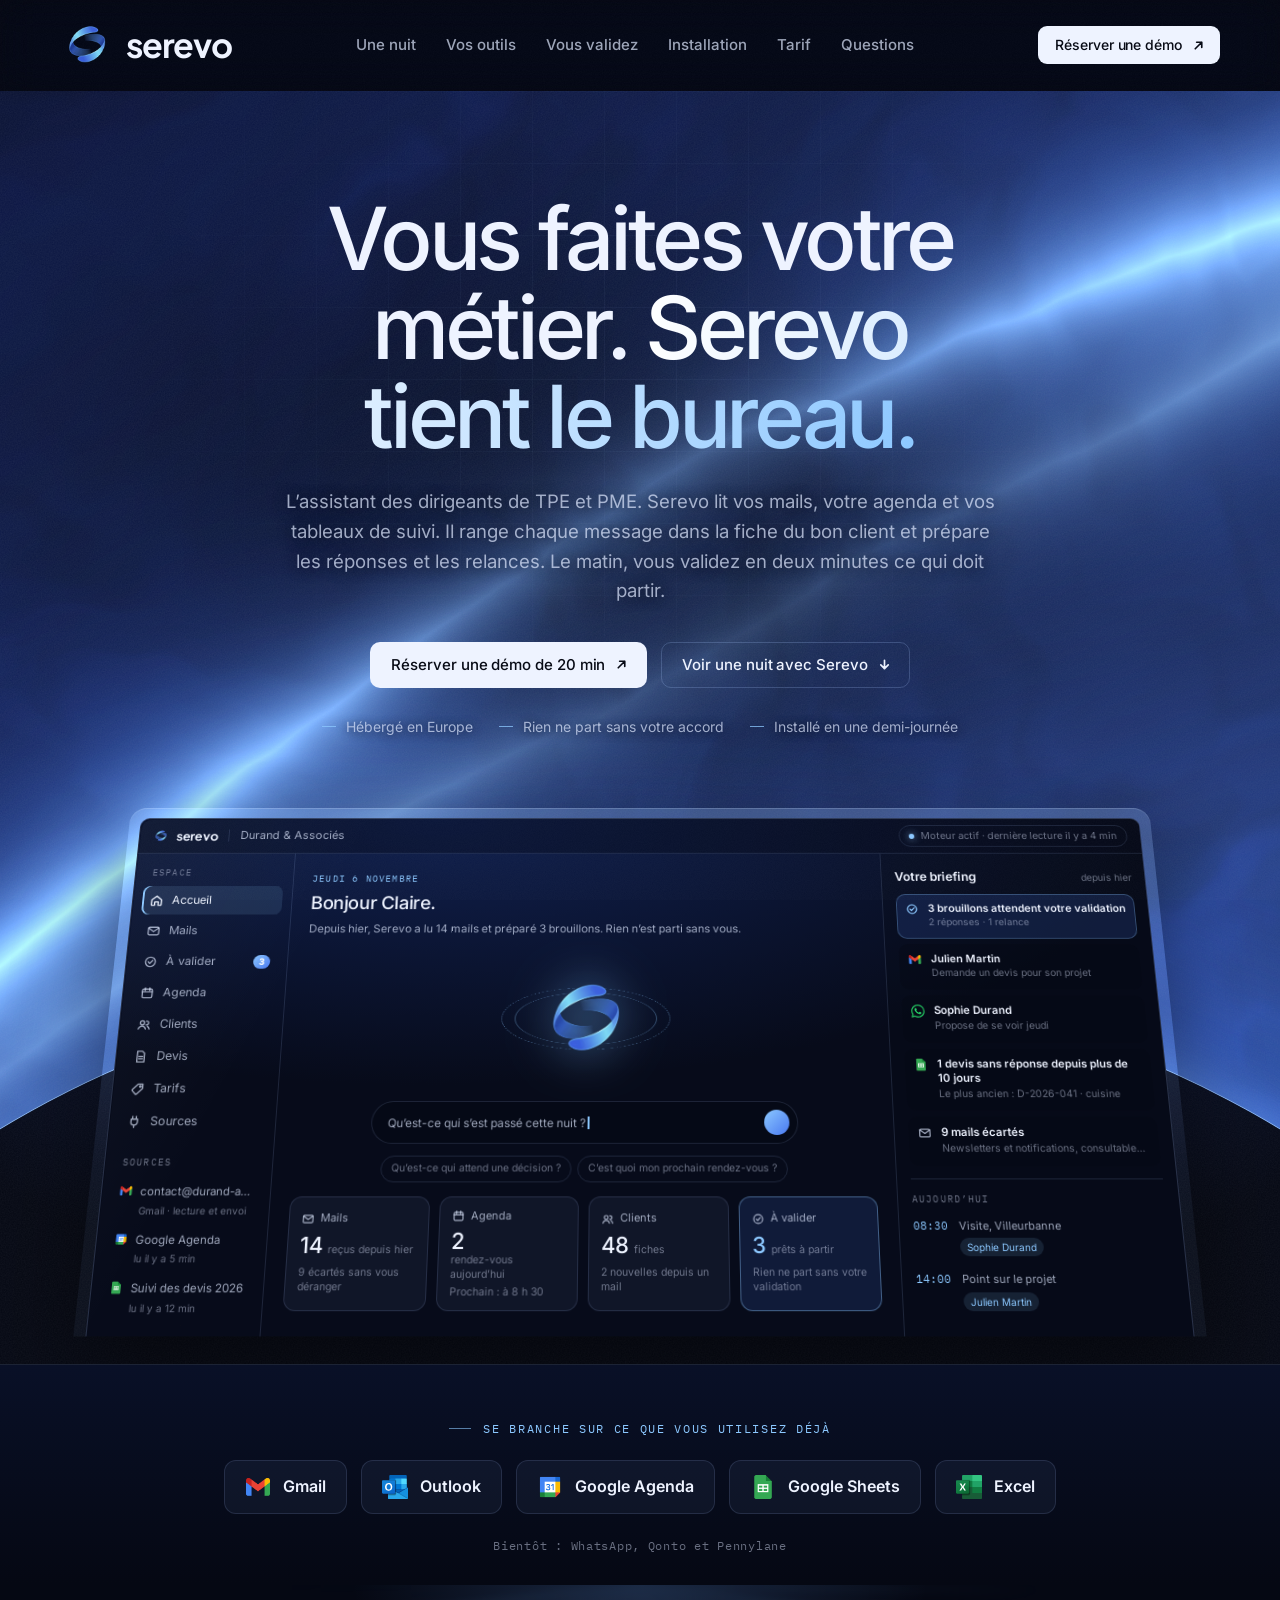
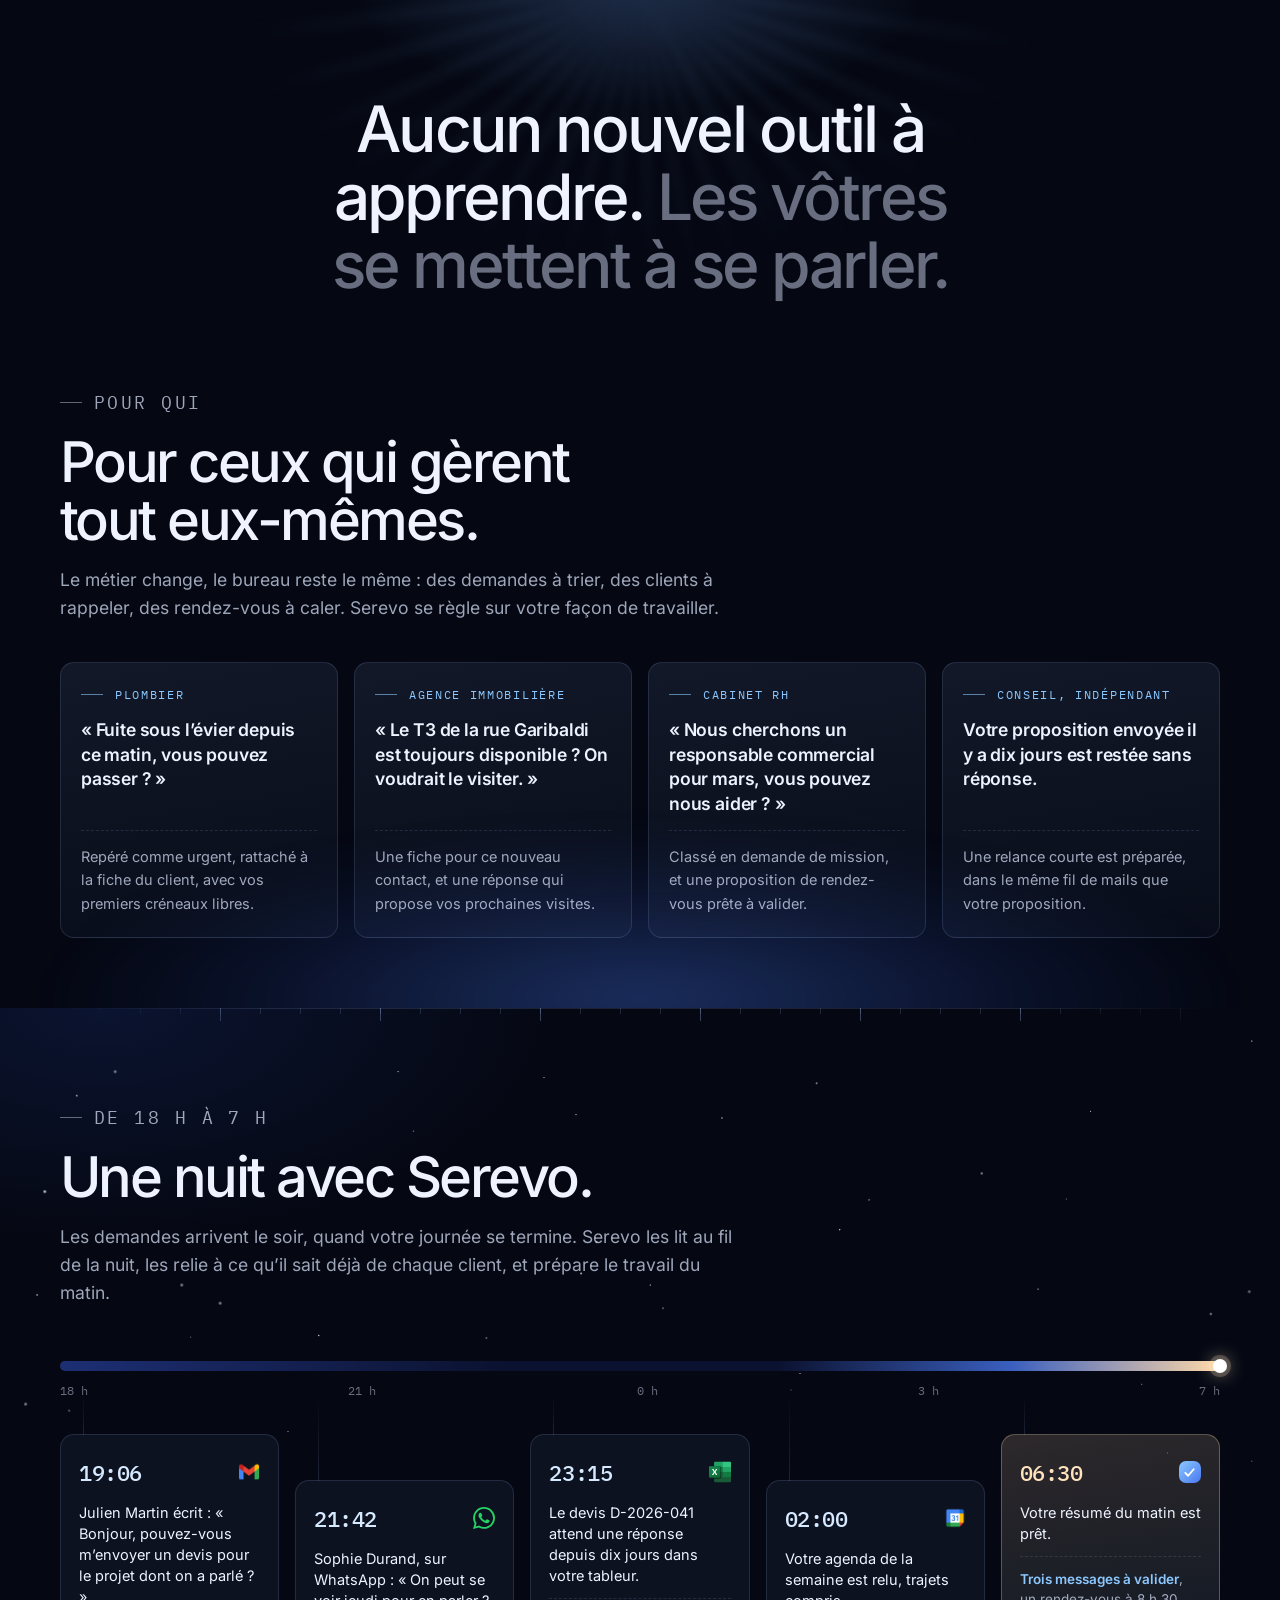
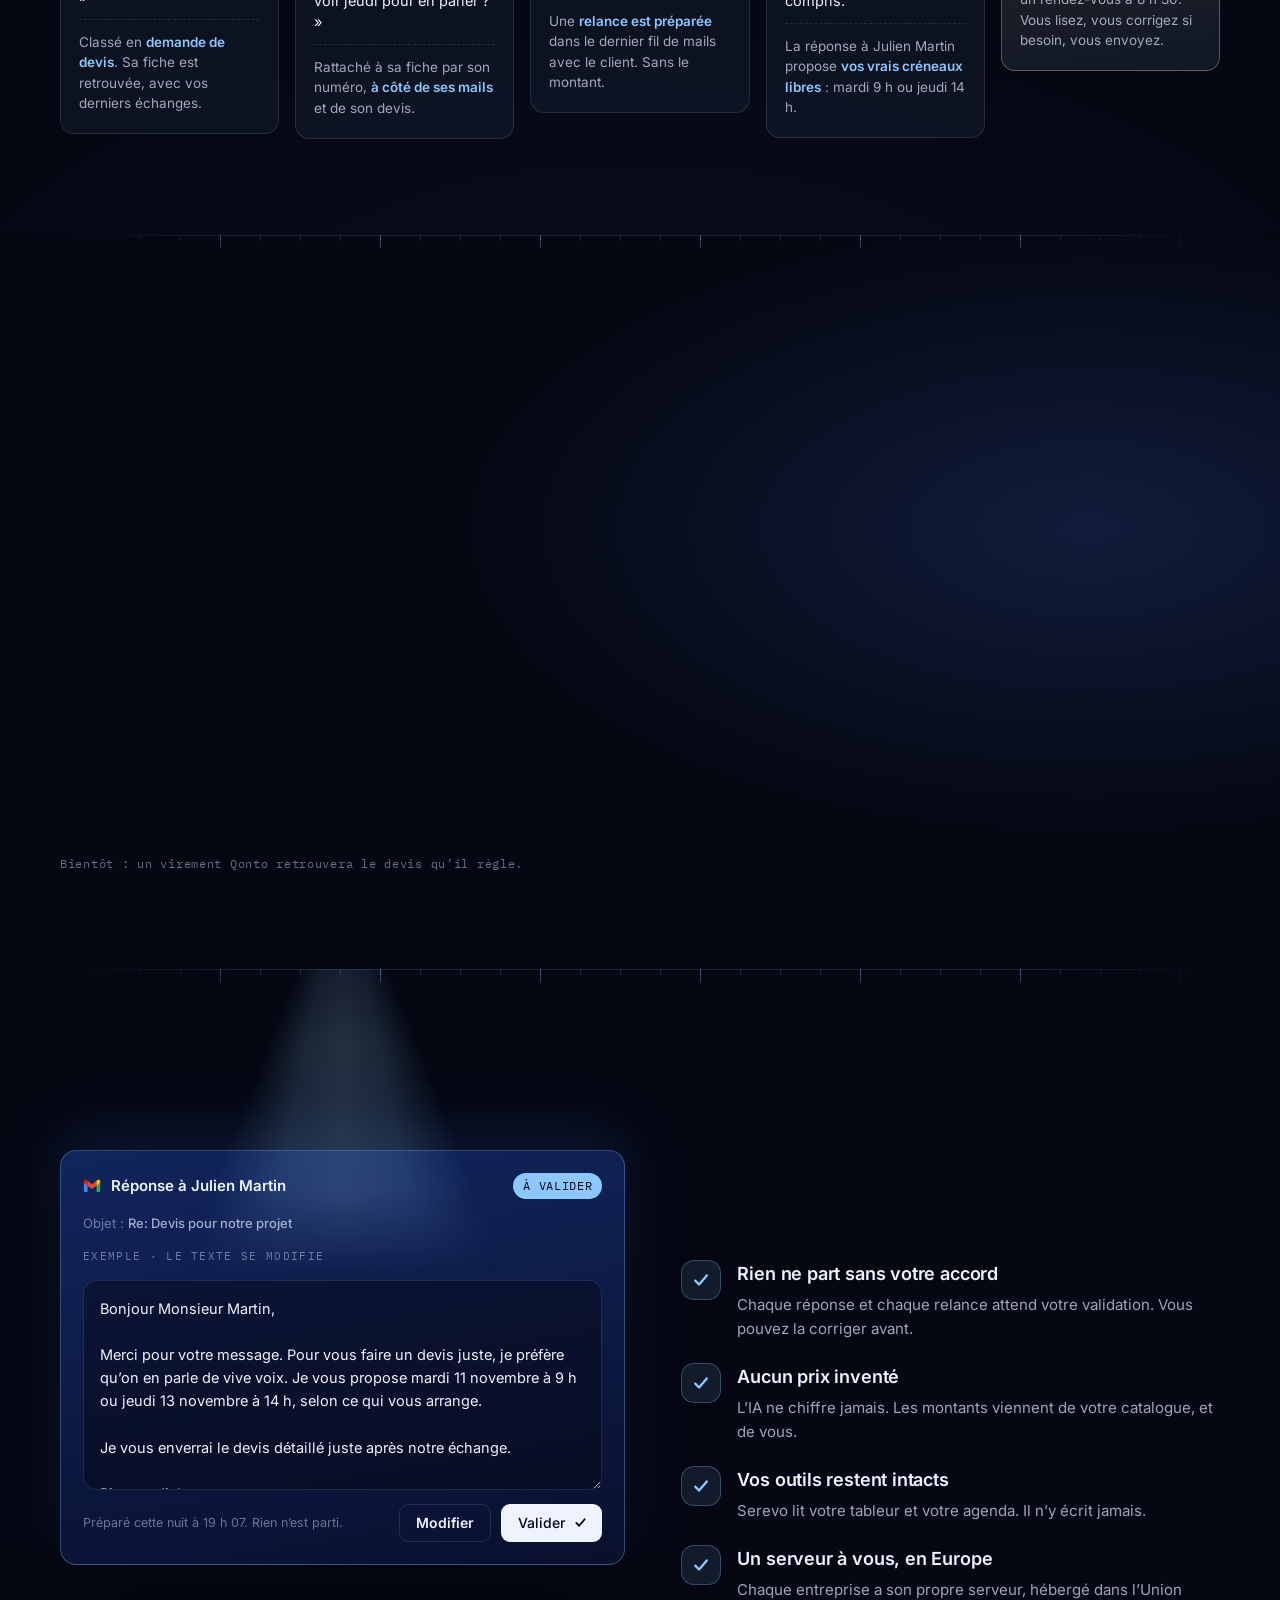
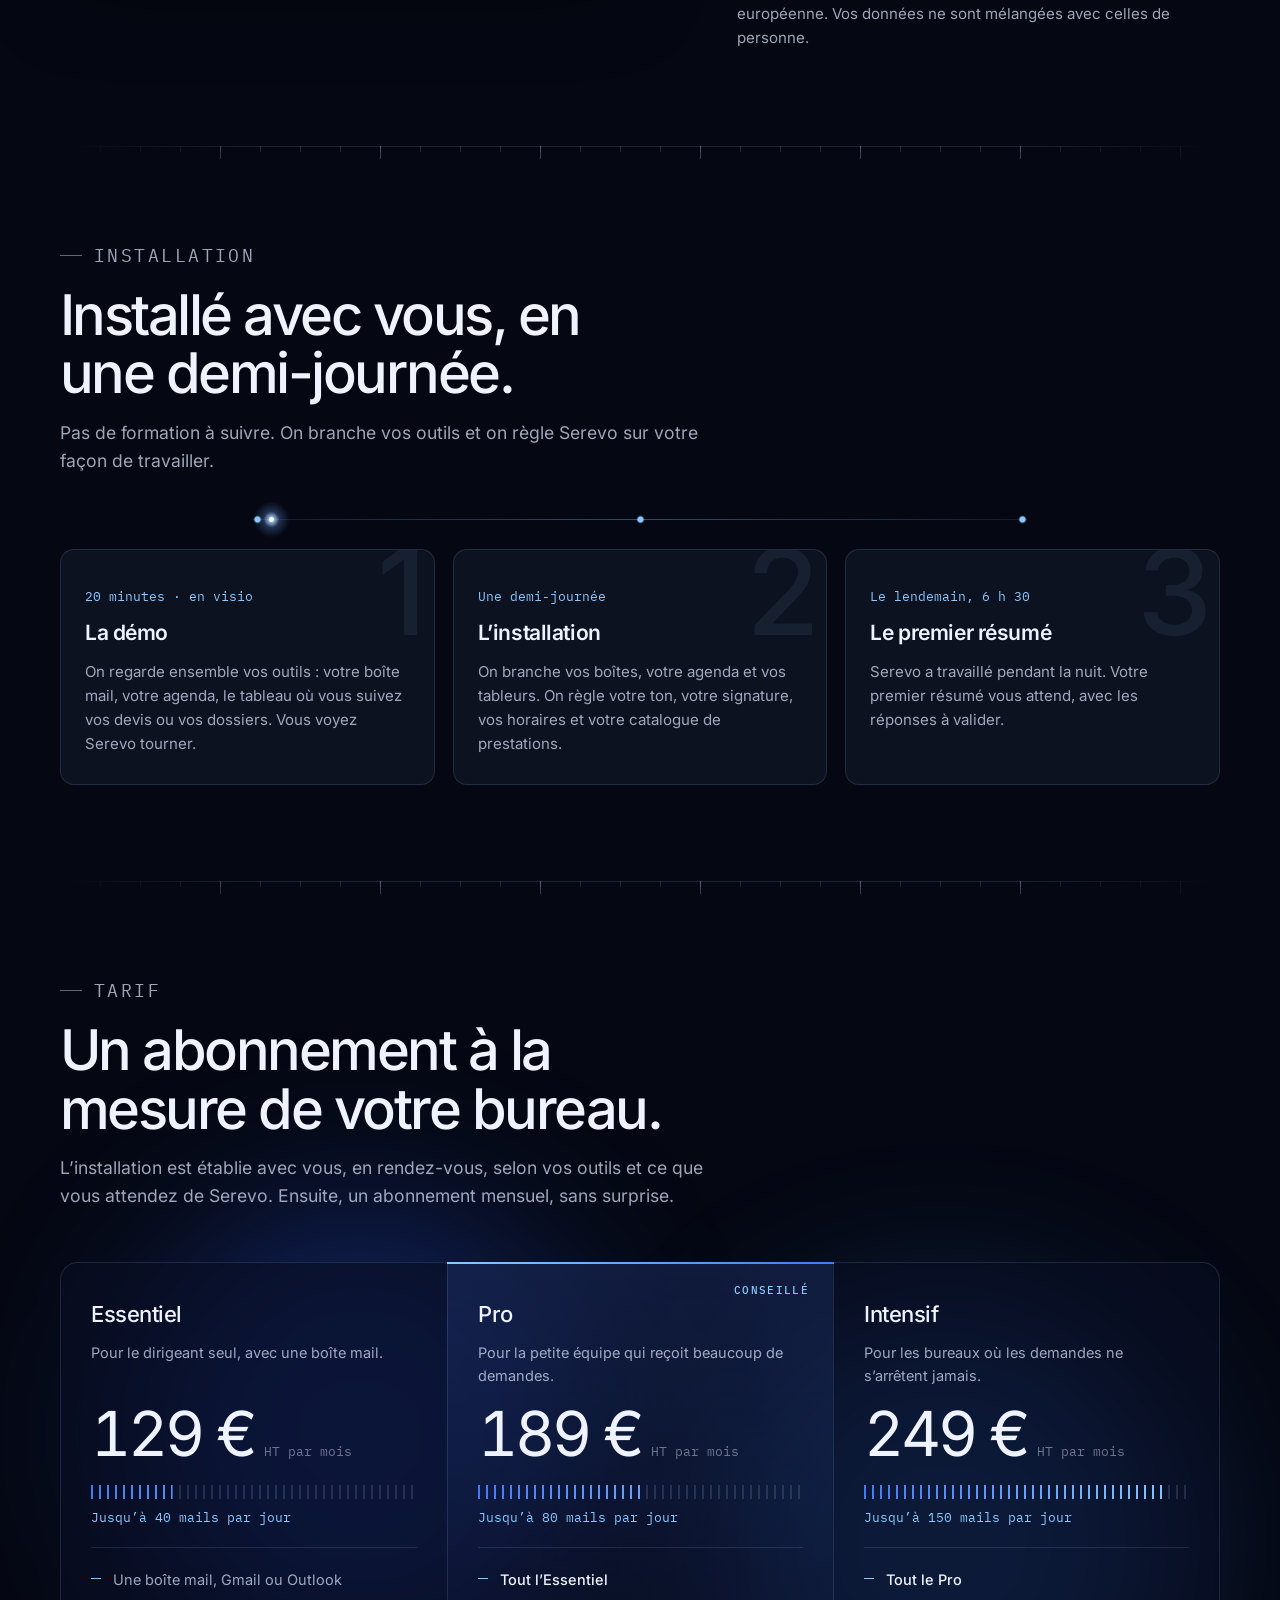
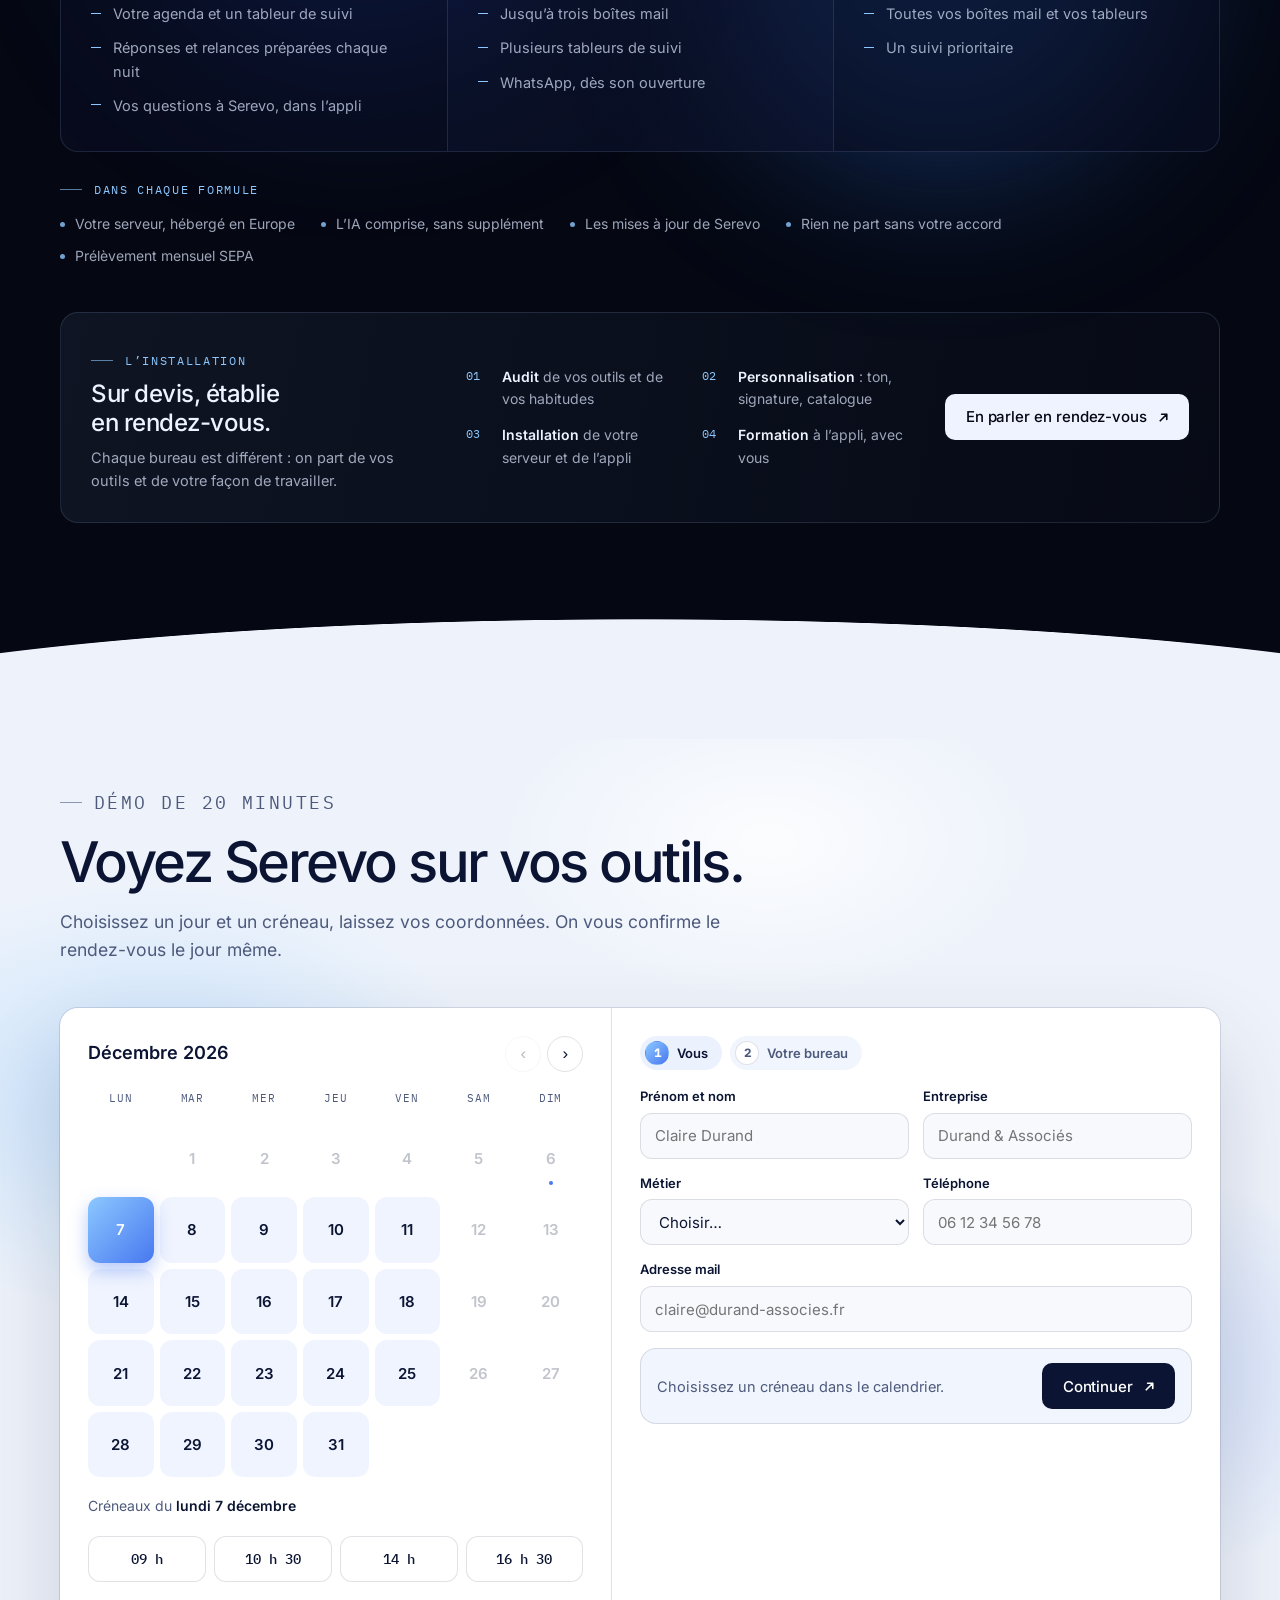
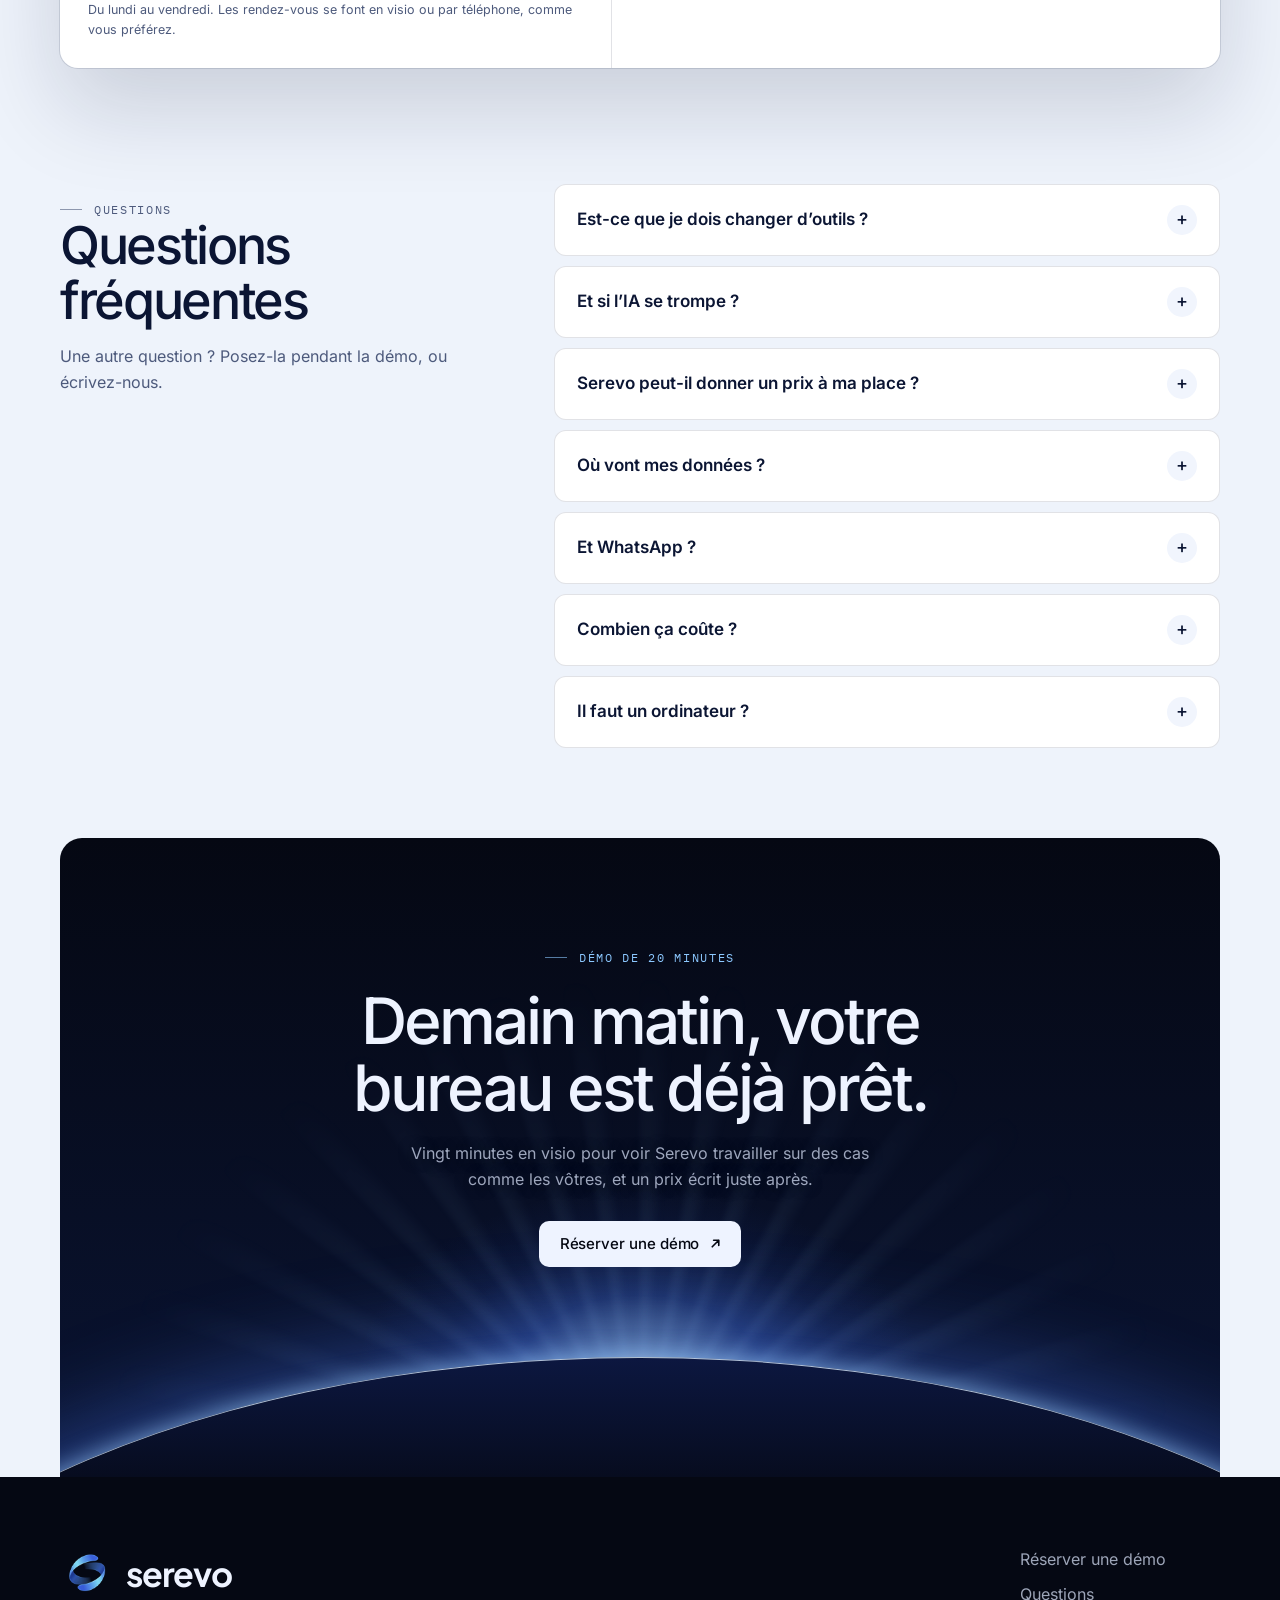
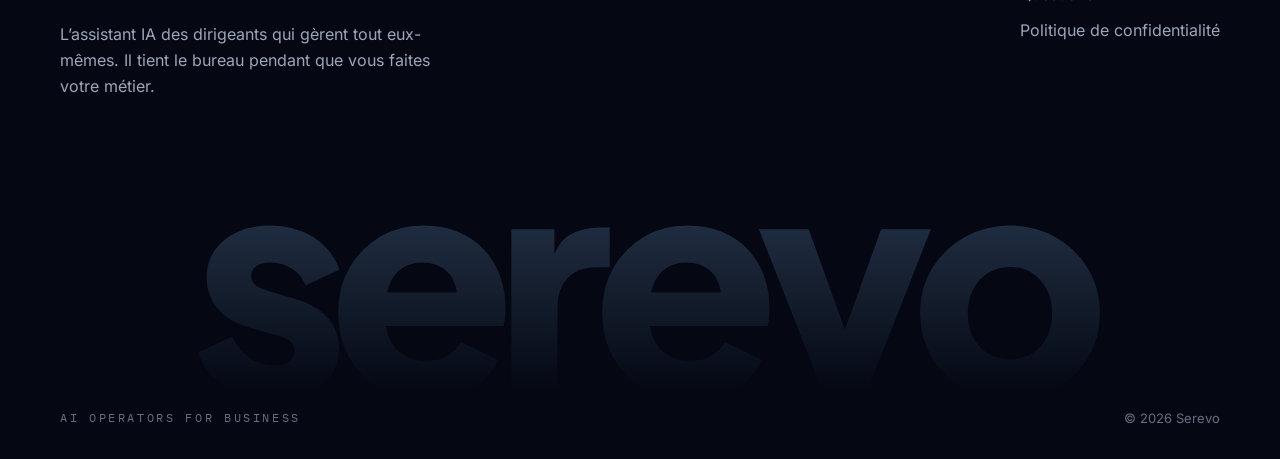
==== index.html @ ff37ef18 "Nouvelle version : ciel vivant, fonds par section, maquette fidèle à l'appli, abonnements Co-Authore" ====
<!doctype html>
<html lang="fr">
<head>
<meta charset="utf-8">
<meta name="viewport" content="width=device-width, initial-scale=1, viewport-fit=cover">
<title>Serevo</title>
<meta name="claude:viewport-fit-sides" content="cover">
<meta name="description" content="Serevo, l’assistant IA des dirigeants de TPE et PME. Il lit vos mails, votre agenda et vos tableaux de suivi, rattache chaque message au bon client et prépare réponses et relances. Vous validez chaque matin ce qui doit partir.">
<link rel="icon" type="image/png" href="images/symbole-96.png">
<link rel="canonical" href="https://serevo.fr/">
<meta name="theme-color" content="#050813">
<meta property="og:type" content="website">
<meta property="og:locale" content="fr_FR">
<meta property="og:url" content="https://serevo.fr/">
<meta property="og:title" content="Serevo · Vous faites votre métier. Serevo tient le bureau.">
<meta property="og:description" content="L’assistant des dirigeants de TPE et PME : il lit vos mails, votre agenda et vos tableaux de suivi, et prépare réponses et relances. Vous validez chaque matin ce qui doit partir.">
<link rel="preload" href="polices/inter-latin-5.woff2" as="font" type="font/woff2" crossorigin>
<link rel="preload" href="polices/plus-jakarta-sans-latin-7.woff2" as="font" type="font/woff2" crossorigin>
<link rel="stylesheet" href="polices/polices.css">
<style>
/* Disposition : une nuit qui se lève. Bandes pleine largeur ; le ciel bleu nuit de l'appli en
   haut, l'aube claire en bas, là où l'on prend rendez-vous. Un seul monde visuel, assumé. */
:root {
  --nuit: #050813;
  --nuit-haute: #0a1230;
  --verre: rgba(150, 190, 255, 0.06);
  --verre-fort: rgba(150, 190, 255, 0.11);
  --trait: rgba(170, 200, 255, 0.14);
  --texte: #eef3ff;
  --texte-2: rgba(222, 232, 255, 0.7);
  --texte-3: rgba(222, 232, 255, 0.46);
  --ciel: #8cc8ff;
  --roi: #4878f0;
  --glace: #d6e9ff;
  --aube: #eef3fb;
  --aube-carte: #ffffff;
  --encre: #0b1533;
  --encre-2: #4d5a7c;
  --encre-trait: rgba(11, 21, 51, 0.12);
  --alerte: #f2a3b3;
  --degrade: linear-gradient(135deg, #8cc8ff 0%, #4878f0 100%);

  --titre: Inter, 'Segoe UI', system-ui, sans-serif;
  /* Le mot « serevo » du logo garde la police de la marque. */
  --marque: 'Plus Jakarta Sans', 'Segoe UI', system-ui, sans-serif;
  --corps: Inter, 'Segoe UI', system-ui, sans-serif;
  --chiffres: 'IBM Plex Mono', ui-monospace, 'Cascadia Mono', Consolas, monospace;

  color-scheme: dark;
}

* { box-sizing: border-box; }
[hidden] { display: none !important; }
html { scroll-behavior: smooth; }
body {
  margin: 0;
  background: var(--nuit);
  color: var(--texte);
  font-family: var(--corps);
  font-size: 16px;
  line-height: 1.6;
  -webkit-font-smoothing: antialiased;
  overflow-x: hidden;
}
body::before {
  content: "";
  position: fixed;
  inset: 0 0 auto;
  height: env(safe-area-inset-top, 0px);
  z-index: 10;
  background: var(--nuit);
}
/* Grain très fin posé sur toute la page : il casse les dégradés en bandes et donne de la matière. */
body::after {
  content: "";
  position: fixed;
  inset: 0;
  z-index: 60;
  pointer-events: none;
  opacity: 0.045;
  background-image: url("data:image/svg+xml;utf8,<svg xmlns='http://www.w3.org/2000/svg' width='180' height='180'><filter id='g'><feTurbulence type='fractalNoise' baseFrequency='0.9' numOctaves='3' stitchTiles='stitch'/><feColorMatrix values='0 0 0 0 1  0 0 0 0 1  0 0 0 0 1  0 0 0 0.6 0'/></filter><rect width='100%' height='100%' filter='url(%23g)'/></svg>");
}
img { max-width: 100%; }
a { color: inherit; }
h1, h2, h3 { font-family: var(--titre); text-wrap: balance; margin: 0; }
p { margin: 0; }
:focus-visible { outline: 2px solid var(--ciel); outline-offset: 3px; border-radius: 6px; }

.cadre {
  width: 100%;
  max-width: 1240px;
  margin-inline: auto;
  padding-left: max(16px, env(safe-area-inset-left, 0px));
  padding-right: max(16px, env(safe-area-inset-right, 0px));
}
@media (min-width: 900px) {
  .cadre {
    padding-left: max(40px, env(safe-area-inset-left, 0px));
    padding-right: max(40px, env(safe-area-inset-right, 0px));
  }
}

.surtitre {
  display: inline-flex;
  align-items: center;
  gap: 12px;
  font-family: var(--chiffres);
  font-size: 12px;
  letter-spacing: 0.14em;
  text-transform: uppercase;
  color: var(--ciel);
}
.surtitre::before { content: ""; width: 22px; height: 1px; background: currentColor; opacity: 0.6; }

/* ------------------------------------------------------------------ boutons */
.bouton {
  display: inline-flex;
  align-items: center;
  gap: 10px;
  height: 46px;
  padding: 0 18px 0 20px;
  border-radius: 10px;
  border: 1px solid transparent;
  font-family: var(--corps);
  font-weight: 500;
  font-size: 15px;
  letter-spacing: -0.005em;
  text-decoration: none;
  cursor: pointer;
  transition: background 0.2s ease, border-color 0.2s ease;
}
.bouton .fleche { display: inline-grid; place-items: center; transition: translate 0.25s ease; }
.bouton .fleche svg { width: 13px; height: 13px; }
.bouton:hover .fleche { translate: 2px -2px; }
.bouton.plein { background: #eef3ff; color: var(--nuit); }
.bouton.plein:hover { background: #fff; }
.bouton.voile { background: transparent; color: var(--texte); border-color: rgba(170, 200, 255, 0.22); }
.bouton.voile:hover { background: var(--verre); border-color: rgba(170, 200, 255, 0.4); }
.bouton.voile:hover .fleche { translate: 0 2px; }
.bouton.petit { height: 38px; font-size: 14px; padding: 0 14px 0 16px; border-radius: 9px; }
.aube .bouton.plein { background: var(--encre); color: #fff; }
.aube .bouton.plein:hover { background: #1a2a63; }

/* ------------------------------------------------------------------ barre */
.barre {
  position: sticky;
  top: env(safe-area-inset-top, 0px);
  z-index: 20;
  background: rgba(5, 8, 19, 0.3);
  backdrop-filter: blur(18px) saturate(140%);
  border-bottom: 1px solid transparent;
  transition: background 0.35s ease, border-color 0.35s ease;
}
.barre.defile { background: rgba(5, 8, 19, 0.82); border-bottom-color: var(--trait); }
.barre .cadre {
  display: flex;
  align-items: center;
  justify-content: space-between;
  gap: 24px;
  height: 90px;
  transition: height 0.35s ease;
}
.barre.defile .cadre { height: 70px; }
.barre .marque img, .barre .marque span { transition: width 0.35s ease, height 0.35s ease, font-size 0.35s ease; }
.barre.defile .marque img { width: 42px; height: 42px; }
.barre.defile .marque span { font-size: 28px; }
.marque {
  display: inline-flex;
  align-items: center;
  gap: 12px;
  text-decoration: none;
}
.marque img { width: 54px; height: 54px; object-fit: contain; }
.marque span {
  font-family: var(--marque);
  font-weight: 700;
  font-size: 34px;
  letter-spacing: -0.035em;
}
@media (max-width: 560px) {
  .marque img { width: 42px; height: 42px; }
  .marque span { font-size: 27px; }
}
.liens { display: flex; gap: 30px; }
.liens a {
  position: relative;
  text-decoration: none;
  font-size: 15px;
  font-weight: 500;
  color: var(--texte-2);
  transition: color 0.2s;
}
.liens a::after {
  content: "";
  position: absolute;
  left: 50%;
  bottom: -9px;
  width: 4px;
  height: 4px;
  margin-left: -2px;
  border-radius: 50%;
  background: var(--ciel);
  opacity: 0;
  transform: scale(0.3);
  transition: opacity 0.25s ease, transform 0.25s ease;
}
.liens a:hover, .liens a.actif { color: var(--texte); }
.liens a.actif::after { opacity: 1; transform: none; }
@media (max-width: 960px) { .liens { display: none; } }
@media (max-width: 420px) { .barre .bouton .libelle-long { display: none; } }

/* ------------------------------------------------------------------ ouverture */
.ouverture {
  position: relative;
  overflow: hidden;
  padding-top: 104px;
  isolation: isolate;
}
/* Le ciel : une seule source de lumière, l'horizon derrière l'écran de l'appli, comme le bord
   d'une planète au petit matin. Il s'allume doucement au chargement. */
/* Sans WebGL, un ciel immobile dans les mêmes tons. */
.ouverture {
  background:
    radial-gradient(ellipse 60% 45% at 85% 70%, rgba(124, 196, 255, 0.28), transparent 70%),
    radial-gradient(ellipse 70% 55% at 10% 40%, rgba(42, 82, 201, 0.35), transparent 70%),
    var(--nuit);
}
/* Le ciel : la carte graphique dessine une seule fois trois calques (la matière et deux rubans
   de lumière) ; ils dérivent ensuite lentement en CSS, sans rien recalculer. */
.ciel {
  position: absolute;
  inset: 0;
  z-index: -3;
  overflow: hidden;
  pointer-events: none;
  opacity: 0;
  transition: opacity 1.8s ease;
  mask-image: linear-gradient(to bottom, #000 0%, #000 82%, transparent 100%);
}
.ciel.pret { opacity: 1; }
.ciel-suit {
  position: absolute;
  inset: 0;
  transform: translate3d(calc(var(--px, 0) * -18px), calc(var(--py, 0) * 12px), 0);
  transition: transform 2.2s cubic-bezier(0.2, 0.7, 0.2, 1);
}
.ciel canvas {
  position: absolute;
  left: -8%;
  top: -8%;
  width: 116%;
  height: 116%;
  display: block;
}
.ciel .ruban { mix-blend-mode: screen; }
.ciel.pret .matiere { animation: matiere 44s ease-in-out infinite alternate; }
.ciel.pret .ruban { animation: ruban 16s ease-in-out infinite alternate, luire 7s ease-in-out infinite alternate; }
.ciel.pret .ruban.second { animation-duration: 23s, 11s; animation-direction: alternate-reverse, alternate; }
@keyframes matiere {
  from { transform: scale(1) rotate(0deg) translate3d(0, 0, 0); }
  to { transform: scale(1.07) rotate(1.6deg) translate3d(-2%, 1.4%, 0); }
}
@keyframes ruban {
  from { transform: translate3d(0, 0, 0) rotate(0deg) scale(1, 1); }
  to { transform: translate3d(-3.5%, 2.5%, 0) rotate(-2.5deg) scale(1.04, 1.12); }
}
@keyframes luire {
  from { opacity: 0.72; }
  to { opacity: 1; }
}
/* Un grain plus marqué sur le ciel, comme une photo argentique. */
.ouverture::after {
  content: "";
  position: absolute;
  inset: 0;
  z-index: -1;
  pointer-events: none;
  opacity: 0.05;
  background-image: url("data:image/svg+xml;utf8,<svg xmlns='http://www.w3.org/2000/svg' width='220' height='220'><filter id='g'><feTurbulence type='fractalNoise' baseFrequency='0.75' numOctaves='3' stitchTiles='stitch'/><feColorMatrix values='0 0 0 0 1  0 0 0 0 1  0 0 0 0 1  0 0 0 1 0'/></filter><rect width='100%' height='100%' filter='url(%23g)'/></svg>");
}
.horizon {
  position: absolute;
  left: 50%;
  bottom: -900px;
  width: max(1700px, 150vw);
  height: 1300px;
  z-index: -1;
  border-radius: 50%;
  translate: -50% 0;
  pointer-events: none;
  background: radial-gradient(ellipse 60% 40% at 50% 0%, #0f1c4a 0%, var(--nuit) 70%);
  box-shadow:
    0 -1px 0 0 rgba(170, 215, 255, 0.75),
    0 -18px 50px -14px rgba(110, 165, 255, 0.6),
    0 -90px 180px -40px rgba(72, 120, 240, 0.38);
  animation: aube 2.4s cubic-bezier(0.2, 0.7, 0.2, 1) both;
}
@keyframes aube {
  from { opacity: 0; translate: -50% 80px; }
  to { opacity: 1; translate: -50% 0; }
}
/* Un fin quadrillage, à peine visible, qui s'efface vers l'horizon. */
.ouverture::before {
  content: "";
  position: absolute;
  inset: 0;
  z-index: -2;
  pointer-events: none;
  background-image:
    linear-gradient(rgba(170, 200, 255, 0.05) 1px, transparent 1px),
    linear-gradient(90deg, rgba(170, 200, 255, 0.05) 1px, transparent 1px);
  background-size: 72px 72px;
  background-position: center top;
  mask-image: radial-gradient(ellipse 60% 50% at 50% 20%, #000 0%, transparent 75%);
}

.ouverture .cadre { position: relative; display: flex; flex-direction: column; align-items: center; text-align: center; }
/* Sous les boutons, trois engagements concrets, sans badge. */
.garanties {
  margin: 28px 0 0;
  padding: 0;
  list-style: none;
  display: flex;
  flex-wrap: wrap;
  justify-content: center;
  gap: 10px 26px;
  font-size: 14px;
  color: var(--texte-2);
  text-shadow: 0 1px 10px rgba(6, 9, 20, 0.7);
}
.garanties li { display: inline-flex; align-items: center; gap: 10px; }
.garanties li::before { content: ""; width: 14px; height: 1px; background: var(--ciel); opacity: 0.75; }
.ouverture h1 {
  margin-top: 0;
  font-size: clamp(42px, 6.8vw, 92px);
  line-height: 1.02;
  font-weight: 500;
  letter-spacing: -0.05em;
  max-width: 15ch;
  color: var(--texte);
}
.ouverture h1 em {
  font-style: normal;
  background: linear-gradient(95deg, #ffffff 0%, #d9ecff 35%, #8cc8ff 100%);
  -webkit-background-clip: text;
  background-clip: text;
  color: transparent;
}
.ouverture .chapeau {
  text-shadow: 0 1px 14px rgba(6, 9, 20, 0.75);
  margin-top: 26px;
  max-width: 60ch;
  font-size: clamp(16px, 1.6vw, 18.5px);
  color: var(--texte-2);
}
.appels { margin-top: 36px; display: flex; flex-wrap: wrap; justify-content: center; gap: 14px; }



/* ------------------------------------------------------------------ l'appli, en vitrine */
.ecran {
  --bascule: 1;
  position: relative;
  margin-top: 70px;
  width: min(1120px, 100%);
  padding: 12px 12px 0;
  border-radius: 18px 18px 0 0;
  background: linear-gradient(180deg, rgba(170, 210, 255, 0.22), rgba(160, 200, 255, 0.04) 70%);
  box-shadow: inset 0 1px 0 rgba(214, 233, 255, 0.22), 0 40px 100px rgba(0, 0, 0, 0.45);
  transform-origin: 50% 0%;
  transform: perspective(1700px) rotateX(calc(var(--bascule) * 22deg + var(--rx, 0deg))) rotateY(var(--ry, 0deg)) scale(calc(1 - var(--bascule) * 0.1));
  will-change: transform;
  animation: lever 1.1s cubic-bezier(0.2, 0.7, 0.2, 1) both;
}
@keyframes lever {
  from { translate: 0 40px; }
  to { translate: 0 0; }
}
/* Reflet qui glisse sur la vitre pendant que l'écran se redresse. */
.ecran::after {
  content: "";
  position: absolute;
  inset: 14px 14px 0;
  border-radius: 10px 10px 0 0;
  pointer-events: none;
  background: linear-gradient(115deg, transparent 30%, rgba(214, 233, 255, 0.07) 45%, transparent 60%);
  background-size: 260% 100%;
  background-position: calc(var(--bascule) * 100%) 0;
}

/* Ce qui se passe dans l'appli à l'ouverture de la page : les lignes du résumé arrivent une à
   une, les compteurs montent, la question s'écrit. Sans script, tout est déjà affiché. */
.appli.joue .briefing li { animation: entrer-ligne 0.55s cubic-bezier(0.2, 0.7, 0.2, 1) both; }
.appli.joue .briefing li:nth-child(1) { animation-delay: 0.55s; }
.appli.joue .briefing li:nth-child(2) { animation-delay: 0.7s; }
.appli.joue .briefing li:nth-child(3) { animation-delay: 0.85s; }
.appli.joue .briefing li:nth-child(4) { animation-delay: 1s; }
.appli.joue .briefing li:nth-child(5) { animation-delay: 1.15s; }
@keyframes entrer-ligne {
  from { opacity: 0; translate: 18px 0; }
  to { opacity: 1; translate: 0 0; }
}
.appli.joue .appli-tuiles div { animation: entrer-tuile 0.6s cubic-bezier(0.2, 0.7, 0.2, 1) both; }
.appli.joue .appli-tuiles div:nth-child(2) { animation-delay: 0.08s; }
.appli.joue .appli-tuiles div:nth-child(3) { animation-delay: 0.16s; }
.appli.joue .appli-tuiles div:nth-child(4) { animation-delay: 0.24s; }
@keyframes entrer-tuile {
  from { opacity: 0; translate: 0 14px; }
  to { opacity: 1; translate: 0 0; }
}
.question .curseur {
  display: inline-block;
  width: 2px;
  height: 1.05em;
  margin-left: 2px;
  vertical-align: -2px;
  background: var(--ciel);
  animation: clignoter 1s steps(1) infinite;
}
@keyframes clignoter { 50% { opacity: 0; } }
.rond.reflechit img { animation: reflechir 1.1s ease-in-out infinite; }
.rond.reflechit::after { animation-duration: 4s; border-color: rgba(140, 200, 255, 0.45); }
@keyframes reflechir {
  50% { transform: scale(1.09) rotate(8deg); filter: drop-shadow(0 0 44px rgba(140, 210, 255, 1)); }
}
.briefing li.attend.signale { box-shadow: 0 0 0 1px rgba(140, 200, 255, 0.5), 0 0 26px rgba(72, 120, 240, 0.45); transition: box-shadow 0.5s; }
/* La maquette reprend l'accueil de l'appli : barre de titre, navigation, le rond au centre,
   les tuiles, et le briefing à droite. */
.appli {
  position: relative;
  border-radius: 10px 10px 0 0;
  overflow: hidden;
  background: radial-gradient(120% 90% at 30% 0%, #10204f 0%, #070b1a 60%);
  border: 1px solid rgba(170, 200, 255, 0.2);
  border-bottom: 0;
  text-align: left;
  font-size: 12.5px;
  color: var(--texte-2);
}
/* Un reflet qui suit la souris sur la vitre. */
.appli::after {
  content: "";
  position: absolute;
  inset: 0;
  pointer-events: none;
  background: radial-gradient(460px circle at var(--gx, 50%) var(--gy, 0%), rgba(214, 233, 255, 0.09), transparent 60%);
  opacity: var(--reflet, 0);
  transition: opacity 0.5s ease;
}
.ico { width: 15px; height: 15px; flex-shrink: 0; fill: none; stroke: currentColor; stroke-width: 1.5; stroke-linecap: round; stroke-linejoin: round; }
.appli-barre {
  display: flex;
  justify-content: space-between;
  align-items: center;
  gap: 12px;
  height: 40px;
  padding: 0 14px;
  border-bottom: 1px solid var(--trait);
  background: rgba(5, 8, 19, 0.35);
}
.appli-marque { display: flex; align-items: center; gap: 8px; min-width: 0; white-space: nowrap; }
.appli-marque img { width: 18px; height: 18px; object-fit: contain; }
.appli-marque b { font-family: var(--marque); font-weight: 700; font-size: 14px; letter-spacing: -0.02em; color: var(--texte); }
.appli-marque i { width: 1px; height: 14px; margin: 0 4px; background: var(--trait); }
.appli-etat { display: inline-flex; align-items: center; gap: 7px; padding: 3px 10px; border-radius: 999px; border: 1px solid var(--trait); font-size: 11px; color: var(--texte-3); white-space: nowrap; }
.appli-etat i { width: 6px; height: 6px; border-radius: 50%; background: var(--ciel); box-shadow: 0 0 8px rgba(140, 200, 255, 0.8); }
.appli-cadre { display: grid; grid-template-columns: 172px minmax(0, 1fr) 286px; }
.appli-rail { display: flex; flex-direction: column; gap: 2px; padding: 14px 10px; border-right: 1px solid var(--trait); min-width: 0; }
.appli-rail small, .briefing .aujourdhui {
  font-family: var(--chiffres);
  font-size: 9.5px;
  letter-spacing: 0.12em;
  text-transform: uppercase;
  color: var(--texte-3);
}
.appli-rail small { padding: 0 8px 6px; }
.appli-rail .sources-titre { margin-top: 16px; }
.appli-rail .lien { display: flex; align-items: center; gap: 9px; padding: 6px 8px; border-radius: 8px; color: var(--texte-2); transition: background 0.25s ease, color 0.25s ease; }
.appli-rail .lien:hover { background: rgba(150, 190, 255, 0.07); color: var(--texte); }
.appli-rail .lien.actif { background: rgba(140, 200, 255, 0.12); color: var(--texte); box-shadow: inset 2px 0 0 var(--ciel); }
.appli-rail .lien em { margin-left: auto; padding: 1px 6px; border-radius: 999px; font: 600 10px var(--chiffres); font-style: normal; color: #fff; background: var(--degrade); }
.appli-rail .source { display: grid; grid-template-columns: 13px minmax(0, 1fr); gap: 1px 8px; padding: 5px 8px; min-width: 0; }
.appli-rail .source img { width: 13px; height: 13px; margin-top: 2px; grid-row: span 2; }
.appli-rail .source span { min-width: 0; overflow: hidden; text-overflow: ellipsis; white-space: nowrap; font-size: 11.5px; color: var(--texte-2); }
.appli-rail .source .detail { font-size: 10px; color: var(--texte-3); }
.appli-corps { display: grid; gap: 14px; align-content: start; padding: 18px 20px; min-width: 0; }
.appli-salut small { font-family: var(--chiffres); font-size: 10px; letter-spacing: 0.12em; text-transform: uppercase; color: var(--ciel); }
.appli-salut b { display: block; margin-top: 2px; font-size: 20px; font-weight: 500; letter-spacing: -0.02em; color: var(--texte); }
.appli-salut p { margin-top: 3px; font-size: 12px; }
.rond-zone { display: flex; flex-direction: column; align-items: center; gap: 12px; }
.rond {
  position: relative;
  width: 150px;
  height: 150px;
  display: grid;
  place-items: center;
  translate: calc(var(--mx, 0) * 14px) calc(var(--my, 0) * 10px);
}
.rond img { width: 104px; position: relative; z-index: 1; filter: drop-shadow(0 0 24px rgba(120, 190, 255, 0.75)); animation: respirer 5s ease-in-out infinite; }
.rond::before, .rond::after {
  content: "";
  position: absolute;
  inset: 0;
  border-radius: 50%;
  border: 1px solid rgba(140, 200, 255, 0.35);
  transform: rotateX(68deg);
}
.rond::after { inset: -14px; border-style: dashed; border-color: rgba(140, 200, 255, 0.18); animation: tourner 30s linear infinite; }
@keyframes respirer { 50% { transform: scale(1.05); filter: drop-shadow(0 0 34px rgba(120, 190, 255, 0.95)); } }
@keyframes tourner { to { transform: rotateX(68deg) rotate(360deg); } }
.question {
  width: min(100%, 440px);
  display: flex;
  align-items: center;
  justify-content: space-between;
  gap: 10px;
  padding: 8px 8px 8px 16px;
  border-radius: 999px;
  border: 1px solid var(--trait);
  background: rgba(5, 8, 19, 0.5);
  color: var(--texte-2);
  font-size: 12px;
}
.question > span:last-child { width: 26px; height: 26px; border-radius: 999px; background: var(--degrade); flex-shrink: 0; }
.appli-puces { display: flex; flex-wrap: wrap; justify-content: center; gap: 6px; }
.appli-puces span { padding: 4px 10px; border-radius: 999px; border: 1px solid var(--trait); font-size: 10.5px; color: var(--texte-3); }
.appli-tuiles { display: grid; grid-template-columns: repeat(4, minmax(0, 1fr)); gap: 10px; }
.appli-tuiles div {
  display: grid;
  gap: 3px;
  padding: 10px 12px;
  border-radius: 12px;
  background: var(--verre);
  border: 1px solid var(--trait);
  min-width: 0;
  transition: transform 0.25s ease, border-color 0.25s ease, background 0.25s ease;
}
.appli-tuiles div:hover { transform: translateY(-2px); border-color: rgba(140, 200, 255, 0.35); background: var(--verre-fort); }
.appli-tuiles small { display: flex; align-items: center; gap: 6px; font-size: 11px; color: var(--texte-2); }
.appli-tuiles small .ico { width: 13px; height: 13px; }
.appli-tuiles p { display: flex; flex-wrap: wrap; align-items: baseline; gap: 0 6px; min-width: 0; }
.appli-tuiles b { font-size: 22px; font-weight: 500; letter-spacing: -0.02em; line-height: 1.1; color: var(--texte); }
.appli-tuiles p span, .appli-tuiles em { min-width: 0; font-size: 10.5px; line-height: 1.35; font-style: normal; color: var(--texte-3); }
.appli-tuiles div.forte { border-color: rgba(140, 200, 255, 0.4); background: rgba(72, 120, 240, 0.14); }
.appli-tuiles div.forte b { color: var(--ciel); }
.briefing { display: flex; flex-direction: column; gap: 8px; padding: 16px 14px; border-left: 1px solid var(--trait); background: rgba(5, 8, 19, 0.25); min-width: 0; }
.briefing-tete { display: flex; justify-content: space-between; align-items: baseline; gap: 8px; }
.briefing h3 { font-size: 13.5px; font-weight: 600; color: var(--texte); }
.briefing-tete span { font-size: 10.5px; color: var(--texte-3); }
.briefing ul { list-style: none; margin: 0; padding: 0; display: grid; gap: 6px; }
.briefing li {
  display: grid;
  grid-template-columns: 15px minmax(0, 1fr);
  gap: 9px;
  align-items: start;
  padding: 8px 9px;
  border-radius: 10px;
  border: 1px solid transparent;
  background: rgba(5, 8, 19, 0.35);
  min-width: 0;
  transition: border-color 0.25s ease, background 0.25s ease;
}
.briefing li:hover { border-color: var(--trait); background: rgba(150, 190, 255, 0.07); }
.briefing li img, .briefing li .ico { width: 14px; height: 14px; margin-top: 1px; }
.briefing li > span { display: grid; min-width: 0; }
.briefing li small { overflow: hidden; text-overflow: ellipsis; white-space: nowrap; }
.briefing li b { line-height: 1.35; }
.briefing li b { font-size: 11.5px; font-weight: 600; color: var(--texte); }
.briefing li small { font-size: 10.5px; color: var(--texte-3); }
.briefing li.attend { background: rgba(72, 120, 240, 0.16); border-color: rgba(140, 200, 255, 0.28); }
.briefing li.attend .ico { color: var(--ciel); }
.briefing .filet { height: 1px; margin: 4px 0; background: var(--trait); }
.rdv { display: grid; grid-template-columns: 38px minmax(0, 1fr); gap: 8px; padding: 3px 0; font-size: 11px; }
.rdv time { font-family: var(--chiffres); color: var(--ciel); }
.rdv span { min-width: 0; color: var(--texte-2); }
.rdv i { display: table; margin-top: 3px; padding: 1px 7px; border-radius: 999px; font-size: 10px; font-style: normal; color: var(--ciel); background: rgba(140, 200, 255, 0.12); }
@media (max-width: 1000px) {
  .appli-cadre { grid-template-columns: minmax(0, 1fr) 260px; }
  .appli-rail { display: none; }
}
@media (max-width: 760px) {
  .appli-cadre { grid-template-columns: 1fr; }
  .appli-etat { display: none; }
  .briefing { border-left: 0; border-top: 1px solid var(--trait); }
  .appli-tuiles { grid-template-columns: repeat(2, minmax(0, 1fr)); }
  .rond { width: 120px; height: 120px; }
  .rond img { width: 84px; }
}

/* ------------------------------------------------------------------ outils branchés */
.outils {
  position: relative;
  z-index: 1;
  background: linear-gradient(180deg, #091027 0%, var(--nuit) 100%);
  border-top: 1px solid var(--trait);
  padding-block: 54px 30px;
}
.outils .cadre { display: grid; gap: 22px; justify-items: center; }
.rangee-outils { display: flex; flex-wrap: wrap; justify-content: center; gap: 14px; }
.outil {
  display: inline-flex;
  align-items: center;
  gap: 12px;
  height: 54px;
  padding: 0 20px;
  border-radius: 12px;
  background: var(--verre);
  border: 1px solid var(--trait);
  font-family: var(--titre);
  font-weight: 600;
  font-size: 16px;
}
.outil { transition: translate 0.25s ease, border-color 0.25s ease, background 0.25s ease; }
.outil:hover { translate: 0 -2px; border-color: rgba(140, 200, 255, 0.35); background: var(--verre-fort); }
.outil img { width: 26px; height: 26px; }
.prochainement { font-family: var(--chiffres); font-size: 12px; letter-spacing: 0.06em; color: var(--texte-3); }
.liste-ponts + .prochainement { margin-top: 16px; }

.manifeste { position: relative; isolation: isolate; overflow: hidden; padding-block: 110px 50px; text-align: center; }
/* Des faisceaux de lumière tombent sur la phrase et balaient lentement. */
.manifeste::before {
  content: "";
  position: absolute;
  left: 50%;
  top: 0;
  width: 1500px;
  height: 120%;
  margin-left: -750px;
  z-index: -1;
  pointer-events: none;
  background: repeating-conic-gradient(from 150deg at 50% 0%, transparent 0deg, rgba(140, 200, 255, 0.11) 2.4deg, transparent 5deg, transparent 8.5deg);
  mask-image: radial-gradient(ellipse 34% 85% at 50% 0%, #000 10%, transparent 80%);
  filter: blur(5px);
  transform-origin: 50% 0;
  animation: balayer 15s ease-in-out infinite alternate;
}
.manifeste::after {
  content: "";
  position: absolute;
  inset: 0;
  z-index: -1;
  pointer-events: none;
  background: radial-gradient(ellipse 30% 45% at 50% 0%, rgba(110, 170, 255, 0.2), transparent 75%);
}
@keyframes balayer {
  from { transform: rotate(-5deg); }
  to { transform: rotate(5deg); }
}
.manifeste h2 {
  font-size: clamp(32px, 5vw, 64px);
  line-height: 1.06;
  font-weight: 500;
  letter-spacing: -0.045em;
  max-width: 18ch;
  margin-inline: auto;
}
.manifeste h2 span { color: var(--texte-3); }

/* ------------------------------------------------------------------ détails communs */
/* Le bord d'une carte s'éclaire là où passe la souris. */
.eclaire { position: relative; }
.eclaire::after {
  content: "";
  position: absolute;
  inset: 0;
  border-radius: inherit;
  padding: 1px;
  pointer-events: none;
  background: radial-gradient(260px circle at var(--mx, 50%) var(--my, 0%), rgba(140, 200, 255, 0.6), transparent 65%);
  -webkit-mask: linear-gradient(#000 0 0) content-box, linear-gradient(#000 0 0);
  -webkit-mask-composite: xor;
  mask: linear-gradient(#000 0 0) content-box, linear-gradient(#000 0 0);
  mask-composite: exclude;
  opacity: 0;
  transition: opacity 0.35s ease;
}
.eclaire:hover::after { opacity: 1; }
/* Hors de l'écran, les animations d'une section se mettent en pause : rien ne tourne pour rien. */
.repos, .repos::before, .repos::after, .repos *, .repos *::before, .repos *::after { animation-play-state: paused !important; }
/* Ce qui arrive au défilement glisse doucement en place. Sans script, tout est déjà affiché. */
.apparait {
  opacity: 0;
  translate: 0 22px;
  transition: opacity 0.9s cubic-bezier(0.2, 0.7, 0.2, 1), translate 0.9s cubic-bezier(0.2, 0.7, 0.2, 1);
}
.apparait.vu { opacity: 1; translate: 0 0; }

/* ------------------------------------------------------------------ pour qui */
.pour-qui { position: relative; isolation: isolate; overflow: hidden; padding-block: 40px 70px; }
/* Une lumière au sol glisse sous les cartes, comme un reflet sur une table. */
.pour-qui::before {
  content: "";
  position: absolute;
  left: 50%;
  bottom: -160px;
  width: 1200px;
  height: 340px;
  margin-left: -600px;
  z-index: -1;
  border-radius: 50%;
  pointer-events: none;
  background: radial-gradient(ellipse at center, rgba(72, 120, 240, 0.34), rgba(42, 82, 201, 0.12) 45%, transparent 70%);
  filter: blur(18px);
  animation: glisser 17s ease-in-out infinite alternate;
}
@keyframes glisser {
  from { transform: translateX(-20%) scaleX(0.9); }
  to { transform: translateX(20%) scaleX(1.05); }
}
.metier { position: relative; }
.metier::before {
  content: "";
  position: absolute;
  inset: 0;
  border-radius: inherit;
  pointer-events: none;
  background: radial-gradient(120% 70% at 50% 0%, rgba(140, 200, 255, 0.16), transparent 60%);
  opacity: 0;
  transition: opacity 0.4s ease;
}
.metier:hover::before { opacity: 1; }
.metiers { margin-top: 40px; display: grid; grid-template-columns: repeat(4, minmax(0, 1fr)); gap: 16px; }
@media (max-width: 1080px) { .metiers { grid-template-columns: repeat(2, minmax(0, 1fr)); } }
@media (max-width: 600px) { .metiers { grid-template-columns: 1fr; } }
.metier {
  display: grid;
  grid-template-rows: auto 1fr auto;
  gap: 14px;
  padding: 22px 20px;
  border-radius: 14px;
  background: linear-gradient(170deg, rgba(150, 190, 255, 0.09), rgba(150, 190, 255, 0.03));
  border: 1px solid var(--trait);
}
.metier .arrive { font-family: var(--titre); font-size: 17.5px; font-weight: 600; line-height: 1.4; letter-spacing: -0.01em; }
.metier .prepare { padding-top: 14px; border-top: 1px dashed var(--trait); color: var(--texte-2); font-size: 14.5px; }

/* ------------------------------------------------------------------ une nuit */
.section { position: relative; padding-block: 96px; }
.section::before {
  content: "";
  position: absolute;
  top: 0;
  left: 50%;
  width: min(1160px, 92%);
  height: 13px;
  translate: -50% 0;
  background:
    linear-gradient(var(--trait), var(--trait)) 0 0 / 100% 1px no-repeat,
    repeating-linear-gradient(90deg, rgba(170, 200, 255, 0.16) 0 1px, transparent 1px 40px) 0 0 / 100% 6px no-repeat,
    repeating-linear-gradient(90deg, rgba(170, 200, 255, 0.3) 0 1px, transparent 1px 160px) 0 0 / 100% 13px no-repeat;
  mask-image: linear-gradient(90deg, transparent, #000 18%, #000 82%, transparent);
}
.entete-section { display: grid; gap: 16px; max-width: 760px; }
.entete-section h2 { font-size: clamp(32px, 4.4vw, 56px); line-height: 1.05; font-weight: 500; letter-spacing: -0.045em; }
.entete-section p { color: var(--texte-2); font-size: 17.5px; max-width: 62ch; }

/* Au fond de la section, le jour se lève à mesure qu'on la parcourt (--jour de 0 à 1). */
#nuit { isolation: isolate; }
#nuit::after {
  content: "";
  position: absolute;
  inset: 0;
  z-index: -1;
  pointer-events: none;
  background:
    radial-gradient(ellipse 80% 55% at 50% 112%, rgba(72, 120, 240, calc(0.05 + var(--jour, 0) * 0.3)), transparent 70%),
    radial-gradient(ellipse 45% 32% at 90% 106%, rgba(255, 222, 184, calc(var(--jour, 0) * 0.2)), transparent 70%),
    radial-gradient(ellipse 50% 40% at 8% 0%, rgba(42, 82, 201, calc(0.16 - var(--jour, 0) * 0.12)), transparent 70%);
}
/* Un ciel étoilé qui s'efface à mesure que le jour se lève (--jour). */
.etoiles, .etoiles i {
  position: absolute;
  inset: 0;
  pointer-events: none;
}
.etoiles {
  z-index: -1;
  opacity: calc(1 - var(--jour, 0) * 1.15);
  mask-image: linear-gradient(to bottom, #000 0%, #000 40%, transparent 80%);
  background-image:
    radial-gradient(1.5px 1.5px at 45.4% 32.1%, rgba(214, 233, 255, 0.95), transparent),
    radial-gradient(1px 1px at 50.8% 33.5%, rgba(214, 233, 255, 0.95), transparent),
    radial-gradient(1px 1px at 62.5% 44.2%, rgba(214, 233, 255, 0.95), transparent),
    radial-gradient(1px 1px at 31.1% 7.7%, rgba(214, 233, 255, 0.95), transparent),
    radial-gradient(1.8px 1.8px at 94.6% 37.0%, rgba(214, 233, 255, 0.65), transparent),
    radial-gradient(1px 1px at 61.8% 46.2%, rgba(214, 233, 255, 0.5), transparent),
    radial-gradient(1.8px 1.8px at 5.4% 48.7%, rgba(214, 233, 255, 0.5), transparent),
    radial-gradient(1.8px 1.8px at 76.7% 20.0%, rgba(214, 233, 255, 0.65), transparent),
    radial-gradient(1.5px 1.5px at 51.8% 36.3%, rgba(214, 233, 255, 0.5), transparent),
    radial-gradient(1.2px 1.2px at 65.6% 26.8%, rgba(214, 233, 255, 0.95), transparent),
    radial-gradient(1px 1px at 97.8% 54.8%, rgba(214, 233, 255, 0.8), transparent),
    radial-gradient(1.2px 1.2px at 32.3% 14.9%, rgba(214, 233, 255, 0.5), transparent),
    radial-gradient(1.5px 1.5px at 8.7% 42.8%, rgba(214, 233, 255, 0.5), transparent),
    radial-gradient(1px 1px at 83.3% 23.1%, rgba(214, 233, 255, 0.5), transparent),
    radial-gradient(1px 1px at 22.5% 51.2%, rgba(214, 233, 255, 0.95), transparent),
    radial-gradient(1.5px 1.5px at 38.0% 39.9%, rgba(214, 233, 255, 0.5), transparent),
    radial-gradient(1.2px 1.2px at 56.4% 13.3%, rgba(214, 233, 255, 0.8), transparent),
    radial-gradient(1.5px 1.5px at 10.4% 20.3%, rgba(214, 233, 255, 0.5), transparent),
    radial-gradient(1px 1px at 14.9% 39.8%, rgba(214, 233, 255, 0.5), transparent),
    radial-gradient(1.8px 1.8px at 46.6% 28.3%, rgba(214, 233, 255, 0.65), transparent),
    radial-gradient(1px 1px at 45.0% 12.9%, rgba(214, 233, 255, 0.95), transparent),
    radial-gradient(1.5px 1.5px at 63.8% 9.1%, rgba(214, 233, 255, 0.65), transparent);
}
.etoiles i {
  background-image:
    radial-gradient(2.2px 2.2px at 2.0% 47.9%, rgba(214, 233, 255, 0.8), transparent),
    radial-gradient(1px 1px at 97.8% 4.0%, rgba(214, 233, 255, 0.95), transparent),
    radial-gradient(2.2px 2.2px at 97.6% 34.3%, rgba(214, 233, 255, 0.5), transparent),
    radial-gradient(1.5px 1.5px at 6.0% 10.6%, rgba(214, 233, 255, 0.8), transparent),
    radial-gradient(1.2px 1.2px at 2.9% 34.7%, rgba(214, 233, 255, 0.95), transparent),
    radial-gradient(2.2px 2.2px at 9.0% 7.7%, rgba(214, 233, 255, 0.65), transparent),
    radial-gradient(2.2px 2.2px at 3.5% 22.2%, rgba(214, 233, 255, 0.95), transparent),
    radial-gradient(2.2px 2.2px at 14.2% 33.5%, rgba(214, 233, 255, 0.65), transparent),
    radial-gradient(1px 1px at 85.2% 12.5%, rgba(214, 233, 255, 0.8), transparent),
    radial-gradient(1px 1px at 89.2% 45.5%, rgba(214, 233, 255, 0.65), transparent),
    radial-gradient(2.2px 2.2px at 17.2% 35.7%, rgba(214, 233, 255, 0.65), transparent),
    radial-gradient(1.5px 1.5px at 67.9% 23.2%, rgba(214, 233, 255, 0.5), transparent),
    radial-gradient(1px 1px at 42.5% 8.4%, rgba(214, 233, 255, 0.8), transparent),
    radial-gradient(1.2px 1.2px at 24.9% 39.6%, rgba(214, 233, 255, 0.95), transparent),
    radial-gradient(1.2px 1.2px at 81.1% 34.0%, rgba(214, 233, 255, 0.65), transparent),
    radial-gradient(1px 1px at 91.2% 53.8%, rgba(214, 233, 255, 0.65), transparent);
  animation: scintiller 5.5s ease-in-out infinite alternate;
}
@keyframes scintiller {
  from { opacity: 0.25; }
  to { opacity: 1; }
}
.ciel-horaire {
  margin-top: 54px;
  height: 10px;
  border-radius: 999px;
  background: linear-gradient(90deg, #1d2f74 0%, #0b1230 38%, #0b1230 62%, #3a5fbf 82%, #ffd9a8 100%);
  position: relative;
}
.ciel-horaire::after {
  content: "";
  position: absolute;
  top: 50%;
  left: 100%;
  width: 14px;
  height: 14px;
  margin: -7px 0 0 -7px;
  border-radius: 50%;
  background: #fff;
  box-shadow: 0 0 0 4px rgba(255, 228, 190, 0.22), 0 0 18px rgba(255, 228, 190, 0.8);
}
.ciel-horaire.apparait::after { left: 0; background: var(--glace); box-shadow: 0 0 0 4px rgba(140, 200, 255, 0.2), 0 0 16px rgba(140, 200, 255, 0.8); }
.ciel-horaire.apparait.vu::after {
  left: 100%;
  background: #fff;
  box-shadow: 0 0 0 4px rgba(255, 228, 190, 0.22), 0 0 18px rgba(255, 228, 190, 0.8);
  transition: left 2.6s cubic-bezier(0.45, 0, 0.2, 1) 0.4s, background 2.6s ease 0.4s, box-shadow 2.6s ease 0.4s;
}
.heures {
  display: flex;
  justify-content: space-between;
  margin-top: 10px;
  font-family: var(--chiffres);
  font-size: 12px;
  color: var(--texte-3);
}
.nuit-fil {
  margin-top: 34px;
  display: grid;
  grid-template-columns: repeat(5, minmax(0, 1fr));
  gap: 16px;
  align-items: start;
}
.moment {
  position: relative;
  display: grid;
  gap: 12px;
  padding: 20px 18px 20px;
  border-radius: 14px;
  background: var(--verre);
  border: 1px solid var(--trait);
}
.moment:nth-child(even) { margin-top: 46px; }
.moment::before {
  content: "";
  position: absolute;
  left: 22px;
  top: -40px;
  width: 1px;
  height: 40px;
  background: linear-gradient(to bottom, transparent, var(--trait));
}
.moment:nth-child(even)::before { top: -86px; height: 86px; }
.moment-haut { display: flex; justify-content: space-between; align-items: center; gap: 10px; }
.moment time { font-family: var(--chiffres); font-size: 22px; font-weight: 500; color: var(--glace); letter-spacing: -0.02em; }
.moment-haut img { width: 22px; height: 22px; }
.moment .recu { font-size: 14.5px; color: var(--texte); line-height: 1.45; }
.moment .fait {
  padding-top: 12px;
  border-top: 1px dashed var(--trait);
  font-size: 13.5px;
  color: var(--texte-2);
  line-height: 1.5;
}
.moment .fait b { color: var(--ciel); font-weight: 600; }
.moment.matin { background: linear-gradient(170deg, rgba(255, 217, 168, 0.16), rgba(140, 200, 255, 0.08)); border-color: rgba(255, 217, 168, 0.3); }
.moment.matin time { color: #ffe3bd; }
.pictogramme { width: 22px; height: 22px; border-radius: 7px; display: grid; place-items: center; background: var(--degrade); }
.pictogramme svg { width: 13px; height: 13px; }
@media (max-width: 1000px) {
  .ciel-horaire, .heures { display: none; }
  .nuit-fil { grid-template-columns: 1fr; gap: 14px; margin-top: 40px; padding-left: 22px; border-left: 1px solid var(--trait); }
  .moment:nth-child(even) { margin-top: 0; }
  .moment::before, .moment:nth-child(even)::before { left: -27px; top: 26px; width: 9px; height: 9px; border-radius: 50%; background: var(--ciel); }
}

/* ------------------------------------------------------------------ les ponts */
.ponts { background: radial-gradient(70% 60% at 85% 40%, rgba(72, 120, 240, 0.18), transparent 70%); }
.ponts .cadre { display: grid; grid-template-columns: minmax(0, 1fr) minmax(0, 1fr); gap: 60px; align-items: center; }
@media (max-width: 980px) { .ponts .cadre { grid-template-columns: 1fr; } }
.liste-ponts { margin-top: 34px; display: grid; gap: 12px; }
.pont {
  display: grid;
  grid-template-columns: auto 1fr;
  gap: 16px;
  align-items: center;
  padding: 16px 18px;
  border-radius: 12px;
  background: var(--verre);
  border: 1px solid var(--trait);
}
.pont .sens { display: flex; align-items: center; gap: 6px; }
.pont .sens img { width: 24px; height: 24px; }
.pont .sens svg { width: 16px; height: 16px; color: var(--texte-3); }
.pont p { font-size: 15px; color: var(--texte-2); }
.pont p b { color: var(--texte); font-weight: 600; }



.ponts { overflow: hidden; }

/* L'orbite : la fiche client au centre, les outils qui tournent autour. */
.orbite {
  position: relative;
  aspect-ratio: 1;
  width: min(520px, 100%);
  max-width: 100%;
  margin-inline: auto;
  --rayon: 42%;
}
/* Une lueur qui respire derrière la fiche, des ondes qui convergent vers elle, et des
   impulsions qui partent de chaque outil pour la rejoindre. */
.orbite::before {
  content: "";
  position: absolute;
  inset: 12%;
  border-radius: 50%;
  pointer-events: none;
  background: radial-gradient(circle, rgba(72, 120, 240, 0.38), rgba(42, 82, 201, 0.1) 45%, transparent 68%);
  filter: blur(8px);
  animation: souffle 6s ease-in-out infinite alternate;
}
@keyframes souffle {
  from { opacity: 0.55; transform: scale(0.94); }
  to { opacity: 1; transform: scale(1.05); }
}
.onde {
  position: absolute;
  left: 50%;
  top: 50%;
  width: 84%;
  aspect-ratio: 1;
  max-width: 100%;
  translate: -50% -50%;
  border-radius: 50%;
  border: 1px solid rgba(140, 200, 255, 0.45);
  pointer-events: none;
  opacity: 0;
  animation: converger 7.5s linear infinite;
}
.onde:nth-of-type(2) { animation-delay: -2.5s; }
.onde:nth-of-type(3) { animation-delay: -5s; }
@keyframes converger {
  0% { transform: scale(1.15); opacity: 0; }
  25% { opacity: 0.55; }
  100% { transform: scale(0.28); opacity: 0; }
}
.rayon {
  --long: min(218px, 42vw);
  position: absolute;
  left: 50%;
  top: 50%;
  width: var(--long);
  height: 1px;
  transform-origin: 0 50%;
  transform: rotate(var(--angle));
  background: linear-gradient(90deg, rgba(140, 200, 255, 0.05), rgba(140, 200, 255, 0.28));
}
.rayon::after {
  content: "";
  position: absolute;
  right: 0;
  top: -1px;
  width: 54px;
  height: 3px;
  border-radius: 3px;
  background: linear-gradient(90deg, #d6efff, rgba(140, 200, 255, 0));
  box-shadow: 0 0 10px rgba(140, 200, 255, 0.8);
  opacity: 0;
  animation: impulsion 3.8s cubic-bezier(0.55, 0, 0.6, 1) infinite;
  animation-delay: var(--d);
}
@keyframes impulsion {
  0% { transform: translateX(0); opacity: 0; }
  12% { opacity: 1; }
  78% { opacity: 1; }
  100% { transform: translateX(calc(54px - var(--long))); opacity: 0; }
}
.orbite .anneau {
  position: absolute;
  inset: 8%;
  border-radius: 50%;
  border: 1px dashed rgba(140, 200, 255, 0.28);
}
.orbite .anneau.petit { inset: 25%; border-style: solid; border-color: rgba(140, 200, 255, 0.12); }
.orbite .tourne { position: absolute; inset: 0; animation: orbiter 60s linear infinite; }
.satellite {
  position: absolute;
  left: 50%;
  top: 50%;
  width: 62px;
  height: 62px;
  margin: -31px 0 0 -31px;
  transform: rotate(var(--angle)) translate(min(218px, 42vw)) rotate(calc(-1 * var(--angle)));
}
.satellite div {
  width: 100%;
  height: 100%;
  border-radius: 18px;
  display: grid;
  place-items: center;
  background: linear-gradient(160deg, rgba(214, 233, 255, 0.96), rgba(170, 205, 255, 0.86));
  box-shadow: 0 14px 30px rgba(0, 0, 0, 0.45);
  animation: contre-orbiter 60s linear infinite;
}
.satellite img { width: 30px; height: 30px; }
@keyframes orbiter { to { transform: rotate(360deg); } }
@keyframes contre-orbiter { to { transform: rotate(-360deg); } }
.fiche {
  position: absolute;
  left: 50%;
  top: 50%;
  width: min(240px, 52%);
  translate: -50% -50%;
  padding: 16px;
  border-radius: 20px;
  background: linear-gradient(170deg, #142a6b, #0a1230);
  border: 1px solid rgba(140, 200, 255, 0.35);
  box-shadow: 0 30px 70px rgba(0, 0, 0, 0.5), 0 0 0 8px rgba(72, 120, 240, 0.08);
  font-size: 12.5px;
}
.fiche-nom { display: flex; align-items: center; gap: 10px; margin-bottom: 12px; }
.fiche-nom span:first-child { width: 34px; height: 34px; border-radius: 50%; display: grid; place-items: center; background: var(--degrade); font-family: var(--titre); font-weight: 500; font-size: 13px; color: #fff; }
.fiche-nom b { display: block; font-family: var(--titre); font-size: 14.5px; }
.fiche-nom small { color: var(--texte-3); }
.fiche ol { list-style: none; margin: 0; padding: 0; display: grid; gap: 7px; }
.fiche li { display: grid; grid-template-columns: 14px 1fr; gap: 8px; align-items: center; color: var(--texte-2); }
.fiche li img { width: 14px; height: 14px; }
@media (max-width: 560px) {
  .satellite { width: 48px; height: 48px; margin: -24px 0 0 -24px; }
  .satellite img { width: 24px; height: 24px; }
  .fiche { width: 58%; padding: 12px; font-size: 11px; }
}

/* ------------------------------------------------------------------ vous validez */
.validation .cadre { display: grid; grid-template-columns: minmax(0, 1.05fr) minmax(0, 1fr); gap: 56px; align-items: center; }
@media (max-width: 980px) { .validation .cadre { grid-template-columns: 1fr; } }
.brouillon {
  border-radius: 16px;
  padding: 22px;
  background: linear-gradient(170deg, rgba(20, 42, 107, 0.85), rgba(10, 18, 48, 0.9));
  border: 1px solid rgba(140, 200, 255, 0.3);
  box-shadow: 0 30px 80px rgba(0, 0, 0, 0.45);
  display: grid;
  gap: 14px;
}
.brouillon { position: relative; box-shadow: 0 30px 80px rgba(0, 0, 0, 0.45), 0 -18px 60px rgba(72, 120, 240, 0.16); }
/* Un projecteur braqué sur le brouillon : c'est vous qui décidez. */
.brouillon::before {
  content: "";
  position: absolute;
  left: 50%;
  bottom: 70%;
  width: 170%;
  height: 420px;
  margin-left: -85%;
  z-index: -1;
  pointer-events: none;
  background: conic-gradient(from 158deg at 50% 0%, transparent 0deg, rgba(140, 200, 255, 0.16) 11deg, rgba(160, 210, 255, 0.2) 22deg, rgba(140, 200, 255, 0.16) 33deg, transparent 44deg, transparent 360deg);
  mask-image: linear-gradient(to bottom, transparent 0%, #000 45%, #000 80%, transparent 100%);
  animation: projecteur 6s ease-in-out infinite alternate;
}
@keyframes projecteur {
  from { opacity: 0.65; }
  to { opacity: 1; }
}
.brouillon-tete { display: flex; justify-content: space-between; align-items: center; gap: 12px; flex-wrap: wrap; }
.brouillon-tete div { display: flex; align-items: center; gap: 10px; }
.brouillon-tete img { width: 18px; height: 18px; }
.brouillon-tete b { font-family: var(--titre); font-size: 15px; }
.statut {
  font-family: var(--chiffres);
  font-size: 11.5px;
  letter-spacing: 0.06em;
  text-transform: uppercase;
  padding: 4px 10px;
  border-radius: 999px;
  color: var(--nuit);
  background: var(--ciel);
}
.statut.valide { background: #9be3c0; }
.brouillon .objet { font-size: 13px; color: var(--texte-3); }
.brouillon .objet b { color: var(--texte-2); font-weight: 500; }
.brouillon textarea {
  width: 100%;
  min-height: 210px;
  resize: vertical;
  padding: 16px;
  border-radius: 14px;
  border: 1px solid var(--trait);
  background: rgba(5, 8, 19, 0.45);
  color: var(--texte);
  font: 14.5px/1.6 var(--corps);
}
.brouillon textarea:focus { outline: none; border-color: var(--ciel); }
.brouillon-pied { display: flex; justify-content: space-between; align-items: center; gap: 12px; flex-wrap: wrap; }
.brouillon-pied small { color: var(--texte-3); font-size: 12.5px; }
.brouillon-pied div { display: flex; gap: 10px; }
.bouton-lien {
  height: 38px;
  padding: 0 16px;
  border-radius: 9px;
  border: 1px solid var(--trait);
  background: transparent;
  color: var(--texte);
  font: 600 14px var(--titre);
  cursor: pointer;
}
.bouton-lien:hover { background: var(--verre-fort); }
.exemple { font-family: var(--chiffres); font-size: 11px; letter-spacing: 0.12em; text-transform: uppercase; color: var(--texte-3); }
.regles { margin-top: 34px; display: grid; gap: 22px; }
.regle { display: grid; grid-template-columns: 40px 1fr; gap: 16px; }
.regle .coche {
  width: 40px;
  height: 40px;
  border-radius: 13px;
  display: grid;
  place-items: center;
  background: rgba(140, 200, 255, 0.1);
  border: 1px solid rgba(140, 200, 255, 0.28);
  color: var(--ciel);
}
.regle h3 { font-size: 18px; font-weight: 600; letter-spacing: -0.01em; }
.regle p { margin-top: 4px; color: var(--texte-2); font-size: 15px; }

/* ------------------------------------------------------------------ installation */
.etapes { display: grid; grid-template-columns: repeat(3, minmax(0, 1fr)); gap: 18px; counter-reset: etape; }
@media (max-width: 900px) { .etapes { grid-template-columns: 1fr; } }
/* Un chemin relie les trois étapes ; un point de lumière le parcourt, de la démo au premier résumé. */
.etapes { position: relative; margin-top: 74px; }
.etapes::before, .etapes::after {
  content: "";
  position: absolute;
  left: 16.66%;
  right: 16.66%;
  pointer-events: none;
}
.etapes::before {
  top: -34px;
  height: 9px;
  background:
    radial-gradient(circle, var(--ciel) 0 2.5px, rgba(140, 200, 255, 0.25) 3.5px, transparent 4.5px) 0 50% / 9px 9px no-repeat,
    radial-gradient(circle, var(--ciel) 0 2.5px, rgba(140, 200, 255, 0.25) 3.5px, transparent 4.5px) 50% 50% / 9px 9px no-repeat,
    radial-gradient(circle, var(--ciel) 0 2.5px, rgba(140, 200, 255, 0.25) 3.5px, transparent 4.5px) 100% 50% / 9px 9px no-repeat,
    linear-gradient(90deg, rgba(140, 200, 255, 0.1), rgba(140, 200, 255, 0.35), rgba(140, 200, 255, 0.1)) 0 50% / 100% 1px no-repeat;
}
.etapes::after {
  top: -48px;
  height: 37px;
  background: radial-gradient(circle, #fff 0 2px, rgba(170, 215, 255, 0.8) 3px, rgba(110, 165, 255, 0.25) 8px, transparent 18px) 0 50% / 37px 37px no-repeat;
  animation: parcours 6.5s cubic-bezier(0.45, 0, 0.25, 1) infinite;
}
@keyframes parcours {
  0% { background-position: 0% 50%; opacity: 0; }
  8% { opacity: 1; }
  90% { opacity: 1; }
  100% { background-position: 100% 50%; opacity: 0; }
}
@media (max-width: 900px) { .etapes { margin-top: 48px; } .etapes::before, .etapes::after { display: none; } }
.etape {
  position: relative;
  padding: 26px 24px 28px;
  border-radius: 14px;
  border: 1px solid var(--trait);
  background: var(--verre);
  overflow: hidden;
}
.etape::before {
  counter-increment: etape;
  content: counter(etape);
  position: absolute;
  right: 14px;
  top: -18px;
  font-family: var(--titre);
  font-weight: 500;
  font-size: 120px;
  letter-spacing: -0.06em;
  color: rgba(140, 200, 255, 0.08);
  line-height: 1;
}
.etape .duree { font-family: var(--chiffres); font-size: 12.5px; color: var(--ciel); }
.etape h3 { margin-top: 10px; font-size: 21px; font-weight: 600; letter-spacing: -0.02em; }
.etape p { margin-top: 10px; color: var(--texte-2); font-size: 15px; }

/* ------------------------------------------------------------------ tarif */
.tarif { overflow: hidden; }
.validation { overflow: hidden; }
/* Un seul panneau découpé en trois colonnes par des filets, plutôt que trois cartes. */
.formules {
  position: relative;
  margin-top: 52px;
  display: grid;
  grid-template-columns: repeat(3, minmax(0, 1fr));
  border: 1px solid var(--trait);
  border-radius: 18px;
  background: rgba(9, 14, 36, 0.6);
}
/* Deux lueurs dérivent derrière le panneau. */
.formules::before, .formules::after {
  content: "";
  position: absolute;
  width: 460px;
  height: 460px;
  border-radius: 50%;
  z-index: -1;
  pointer-events: none;
  filter: blur(80px);
}
.formules::before { left: 6%; top: -12%; background: rgba(27, 59, 154, 0.5); animation: lueur-a 19s ease-in-out infinite alternate; }
.formules::after { right: 4%; top: 10%; background: rgba(42, 111, 214, 0.36); animation: lueur-b 23s ease-in-out infinite alternate; }
@keyframes lueur-a { from { transform: translate(0, 0); } to { transform: translate(18%, 14%); } }
@keyframes lueur-b { from { transform: translate(0, 0); } to { transform: translate(-16%, -10%); } }
.formule {
  position: relative;
  display: flex;
  flex-direction: column;
  gap: 16px;
  padding: 34px 30px 34px;
  min-width: 0;
  transition: background 0.35s ease;
}
.formule + .formule { border-left: 1px solid var(--trait); }
.formule:hover { background: rgba(150, 190, 255, 0.035); }
.formule.conseillee { background: linear-gradient(180deg, rgba(72, 120, 240, 0.15), rgba(72, 120, 240, 0.03) 65%); }
.formule.conseillee::before {
  content: "";
  position: absolute;
  left: -1px;
  right: -1px;
  top: -1px;
  height: 2px;
  background: var(--degrade);
}
.repere {
  position: absolute;
  top: 20px;
  right: 24px;
  font: 500 11px var(--chiffres);
  letter-spacing: 0.12em;
  text-transform: uppercase;
  color: var(--ciel);
}
.formule h3 { font-size: 22px; font-weight: 500; letter-spacing: -0.02em; }
.formule .pour { margin-top: -8px; min-height: 3.2em; line-height: 1.6; font-size: 14.5px; color: var(--texte-2); }
.montant { display: flex; align-items: baseline; gap: 10px; }
.montant b { font-size: clamp(46px, 5vw, 62px); font-weight: 400; letter-spacing: -0.05em; line-height: 1; font-variant-numeric: tabular-nums; }
.montant span { font: 12.5px var(--chiffres); color: var(--texte-3); }
/* La jauge : 24 graduations, allumées selon le volume que la formule absorbe. */
.jauge { --part: calc(var(--niveau) * 100% / 24); position: relative; height: 14px; margin-top: 4px; }
.jauge::before, .jauge::after {
  content: "";
  position: absolute;
  inset: 0;
  -webkit-mask: repeating-linear-gradient(90deg, #000 0 2px, transparent 2px 8px);
  mask: repeating-linear-gradient(90deg, #000 0 2px, transparent 2px 8px);
}
.jauge::before { background: rgba(170, 200, 255, 0.16); }
.jauge::after { background: linear-gradient(90deg, #4878f0, #8cc8ff); clip-path: inset(0 calc(100% - var(--part)) 0 0); }
.formule.apparait .jauge::after { clip-path: inset(0 100% 0 0); }
.formule.apparait.vu .jauge::after { clip-path: inset(0 calc(100% - var(--part)) 0 0); transition: clip-path 1.4s cubic-bezier(0.2, 0.7, 0.2, 1) 0.4s; }
.volume { margin-top: -6px; font: 12.5px var(--chiffres); color: var(--ciel); }
.formule ul { list-style: none; margin: 6px 0 0; padding: 20px 0 0; border-top: 1px solid var(--trait); display: grid; gap: 11px; }
.formule li { position: relative; padding-left: 22px; font-size: 14.5px; color: var(--texte-2); }
.formule li::before { content: ""; position: absolute; left: 0; top: 0.72em; width: 10px; height: 1px; background: var(--ciel); }
.formule li.reprend { color: var(--texte); font-weight: 500; }
@media (max-width: 900px) {
  .formules { grid-template-columns: 1fr; }
  .formule + .formule { border-left: 0; border-top: 1px solid var(--trait); }
  .formule .pour { min-height: 0; }
}
.inclus { margin-top: 28px; display: grid; gap: 14px; }
.inclus ul { list-style: none; margin: 0; padding: 0; display: flex; flex-wrap: wrap; gap: 10px 26px; }
.inclus li { display: inline-flex; align-items: center; gap: 10px; font-size: 14px; color: var(--texte-2); }
.inclus li::before { content: ""; width: 5px; height: 5px; border-radius: 50%; background: var(--ciel); opacity: 0.8; }
.installation-devis {
  margin-top: 44px;
  display: grid;
  grid-template-columns: minmax(0, 1fr) minmax(0, 1.3fr) auto;
  gap: 32px;
  align-items: center;
  padding: 30px;
  border-radius: 18px;
  border: 1px solid var(--trait);
  background: linear-gradient(100deg, rgba(150, 190, 255, 0.07), rgba(150, 190, 255, 0.015));
}
.installation-devis h3 { margin-top: 10px; font-size: 24px; font-weight: 500; line-height: 1.2; letter-spacing: -0.02em; }
.installation-devis > div > p:last-child { margin-top: 8px; font-size: 14.5px; color: var(--texte-2); }
.installation-etapes { list-style: none; margin: 0; padding: 0; display: grid; grid-template-columns: repeat(2, minmax(0, 1fr)); gap: 14px 24px; counter-reset: pas; }
.installation-etapes li { counter-increment: pas; display: grid; grid-template-columns: 26px minmax(0, 1fr); gap: 10px; font-size: 14px; color: var(--texte-2); }
.installation-etapes li::before { content: counter(pas, decimal-leading-zero); padding-top: 2px; font: 12px var(--chiffres); color: var(--ciel); }
.installation-etapes b { color: var(--texte); font-weight: 600; }
@media (max-width: 1040px) { .installation-devis { grid-template-columns: 1fr; } .installation-devis .bouton { justify-self: start; } }
@media (max-width: 520px) { .installation-etapes { grid-template-columns: 1fr; } }

/* ------------------------------------------------------------------ l'aube : rendez-vous */
.aube {
  position: relative;
  background: var(--aube);
  color: var(--encre);
  padding-block: 170px 96px;
}
.aube { isolation: isolate; }
/* Des reflets bleu pâle dérivent doucement derrière la réservation. */
.aube::after {
  content: "";
  position: absolute;
  inset: 120px 0 0;
  z-index: -1;
  pointer-events: none;
  background:
    radial-gradient(ellipse 38% 30% at 12% 35%, rgba(140, 200, 255, 0.4), transparent 70%),
    radial-gradient(ellipse 32% 28% at 88% 62%, rgba(72, 120, 240, 0.18), transparent 70%),
    radial-gradient(ellipse 30% 22% at 60% 10%, rgba(255, 255, 255, 0.8), transparent 70%);
  animation: reflets 21s ease-in-out infinite alternate;
}
@keyframes reflets {
  from { transform: translate(0, 0) scale(1); }
  to { transform: translate(3%, -2%) scale(1.06); }
}
/* Le jour se lève en arc, comme l'horizon du haut de page, avec un bord net. */
.aube::before {
  content: "";
  position: absolute;
  inset: 0 0 auto;
  height: 120px;
  pointer-events: none;
  background: radial-gradient(ellipse 72% 100% at 50% 100%, transparent 99.4%, var(--nuit) 100%);
}
.aube .entete-section h2 { color: var(--encre); }
.aube .entete-section p { color: var(--encre-2); }
.aube .surtitre { color: var(--roi); }
.reservation {
  margin-top: 44px;
  display: grid;
  grid-template-columns: minmax(0, 1fr) minmax(0, 1.1fr);
  border-radius: 18px;
  background: var(--aube-carte);
  box-shadow: 0 40px 90px rgba(11, 21, 51, 0.16), 0 0 0 1px var(--encre-trait);
  overflow: hidden;
}
@media (max-width: 940px) { .reservation { grid-template-columns: 1fr; } }
.calendrier { padding: 28px; border-right: 1px solid var(--encre-trait); display: grid; gap: 18px; align-content: start; min-width: 0; }
@media (max-width: 940px) { .calendrier { border-right: 0; border-bottom: 1px solid var(--encre-trait); } }
.calendrier-tete { display: flex; justify-content: space-between; align-items: center; }
.calendrier-tete b { font-family: var(--titre); font-size: 18px; text-transform: capitalize; }
.calendrier-tete div { display: flex; gap: 6px; }
.nav-mois {
  width: 36px;
  height: 36px;
  border-radius: 999px;
  border: 1px solid var(--encre-trait);
  background: transparent;
  color: var(--encre);
  cursor: pointer;
  font-size: 17px;
}
.nav-mois:disabled { opacity: 0.3; cursor: default; }
.jours-semaine, .jours { display: grid; grid-template-columns: repeat(7, minmax(0, 1fr)); gap: 6px; text-align: center; }
.jours-semaine span { font-family: var(--chiffres); font-size: 11px; letter-spacing: 0.08em; text-transform: uppercase; color: var(--encre-2); }
.jour {
  aspect-ratio: 1;
  max-width: 100%;
  border-radius: 12px;
  border: 0;
  background: transparent;
  font: 600 15px var(--titre);
  color: var(--encre);
  cursor: pointer;
  position: relative;
}
.jour.libre { background: rgba(72, 120, 240, 0.08); }
.jour.libre:hover { background: rgba(72, 120, 240, 0.16); }
.jour:disabled { color: rgba(11, 21, 51, 0.25); cursor: default; background: transparent; }
.jour.choisi { background: var(--degrade); color: #fff; box-shadow: 0 8px 18px rgba(72, 120, 240, 0.4); }
.jour.aujourdhui::after { content: ""; position: absolute; left: 50%; bottom: 6px; width: 4px; height: 4px; margin-left: -2px; border-radius: 50%; background: var(--roi); }
.creneaux-titre { font-size: 14px; color: var(--encre-2); }
.creneaux-titre b { color: var(--encre); }
.creneaux { display: grid; grid-template-columns: repeat(4, minmax(0, 1fr)); gap: 8px; }
@media (max-width: 420px) { .creneaux { grid-template-columns: repeat(2, minmax(0, 1fr)); } }
.creneau {
  height: 46px;
  border-radius: 12px;
  border: 1px solid var(--encre-trait);
  background: #fff;
  font: 500 14px var(--chiffres);
  color: var(--encre);
  cursor: pointer;
}
.creneau:hover { border-color: var(--roi); }
.creneau.choisi { background: var(--encre); color: #fff; border-color: var(--encre); }
.note-creneaux { font-size: 12.5px; color: var(--encre-2); }

.formulaire { padding: 28px; display: grid; gap: 16px; align-content: start; min-width: 0; }
.champs { display: grid; grid-template-columns: repeat(2, minmax(0, 1fr)); gap: 14px; }
@media (max-width: 560px) { .champs { grid-template-columns: 1fr; } }
.champ { display: grid; gap: 6px; min-width: 0; }
.champ.large { grid-column: 1 / -1; }
.champ label, .champ legend { font-size: 13px; font-weight: 600; color: var(--encre); padding: 0; }
.champ input, .champ select, .champ textarea {
  width: 100%;
  height: 46px;
  padding: 0 14px;
  border-radius: 12px;
  border: 1px solid var(--encre-trait);
  background: #f7f9fd;
  color: var(--encre);
  font: 15px var(--corps);
}
.champ textarea { height: 84px; padding: 12px 14px; resize: vertical; }
.champ input:focus, .champ select:focus, .champ textarea:focus { outline: none; border-color: var(--roi); background: #fff; box-shadow: 0 0 0 4px rgba(72, 120, 240, 0.12); }
fieldset.champ { border: 0; margin: 0; padding: 0; min-width: 0; }
.puces { display: flex; flex-wrap: wrap; gap: 8px; }
.puce { position: relative; }
.puce input { position: absolute; opacity: 0; pointer-events: none; }
.puce span {
  display: inline-flex;
  align-items: center;
  gap: 8px;
  height: 38px;
  padding: 0 14px;
  border-radius: 999px;
  border: 1px solid var(--encre-trait);
  font-size: 14px;
  cursor: pointer;
  background: #fff;
  user-select: none;
}
.puce img { width: 16px; height: 16px; }
.puce input:checked + span { border-color: var(--roi); background: rgba(72, 120, 240, 0.1); color: #1f3fae; }
.puce input:focus-visible + span { outline: 2px solid var(--roi); outline-offset: 2px; }
.recap {
  display: flex;
  align-items: center;
  justify-content: space-between;
  gap: 14px;
  flex-wrap: wrap;
  padding: 14px 16px;
  border-radius: 16px;
  background: #f1f5fd;
  border: 1px solid var(--encre-trait);
}
.recap p { font-size: 14.5px; color: var(--encre-2); }
.recap p b { color: var(--encre); font-family: var(--titre); }
.erreur { font-size: 13.5px; color: #b4233f; }
.confirmation {
  padding: 28px;
  display: grid;
  gap: 16px;
  align-content: start;
}
.confirmation h3 { font-size: 26px; letter-spacing: -0.02em; }
.confirmation p { color: var(--encre-2); }
.confirmation pre {
  margin: 0;
  padding: 16px;
  border-radius: 14px;
  background: #f1f5fd;
  border: 1px solid var(--encre-trait);
  font: 13.5px/1.6 var(--chiffres);
  white-space: pre-wrap;
  overflow-wrap: anywhere;
}
.confirmation .actions { display: flex; flex-wrap: wrap; gap: 10px; align-items: center; }
.adresse { font-family: var(--chiffres); font-size: 15px; user-select: all; color: var(--encre); }
.bouton-clair {
  height: 44px;
  padding: 0 18px;
  border-radius: 10px;
  border: 1px solid var(--encre-trait);
  background: #fff;
  color: var(--encre);
  font: 600 14px var(--titre);
  cursor: pointer;
}
.bouton-clair:hover { border-color: var(--roi); }

/* Le formulaire en deux temps : d'abord qui vous êtes, puis quelques clics sur votre bureau. */
.progression { display: flex; flex-wrap: wrap; gap: 8px; list-style: none; margin: 0; padding: 0; font: 600 13px var(--titre); color: var(--encre-2); }
.progression li { display: flex; align-items: center; gap: 8px; padding: 5px 14px 5px 5px; border-radius: 999px; background: #f1f5fd; transition: background 0.3s, color 0.3s; }
.progression li span { width: 24px; height: 24px; border-radius: 50%; display: grid; place-items: center; background: #fff; border: 1px solid var(--encre-trait); font: 600 12px var(--chiffres); }
.progression li.active { color: var(--encre); background: rgba(72, 120, 240, 0.1); }
.progression li.active span { background: var(--degrade); color: #fff; border-color: transparent; }
.progression li.fait span { background: var(--encre); color: #fff; border-color: transparent; }
.pas { animation: entrer-pas 0.4s cubic-bezier(0.2, 0.7, 0.2, 1) both; }
@keyframes entrer-pas {
  from { opacity: 0; translate: 16px 0; }
  to { opacity: 1; translate: 0 0; }
}
.pas-intro { font-size: 14.5px; color: var(--encre-2); outline: none; }
.pas-intro b { color: var(--encre); font-family: var(--titre); }
.questions-clic { margin-top: 14px; display: grid; gap: 18px; }
.questions-clic legend { margin-bottom: 8px; }
.legende-detail { display: block; margin-top: 3px; font-weight: 400; color: var(--encre-2); }
.legende-detail b { color: var(--encre); font-weight: 600; }
.recap-boutons { display: flex; flex-wrap: wrap; gap: 10px; align-items: center; }

/* ------------------------------------------------------------------ questions */
.questions { background: var(--aube); color: var(--encre); padding-block: 20px 90px; }
.questions .cadre { display: grid; grid-template-columns: minmax(0, 0.8fr) minmax(0, 1.2fr); gap: 50px; }
@media (max-width: 900px) { .questions .cadre { grid-template-columns: 1fr; } }
.questions h2 { font-size: clamp(32px, 4.4vw, 52px); letter-spacing: -0.045em; font-weight: 500; line-height: 1.05; }
.questions .surtitre { color: var(--roi); }
.questions .aside p { margin-top: 16px; color: var(--encre-2); }
.faq { display: grid; gap: 10px; }
.faq details {
  border-radius: 12px;
  background: #fff;
  border: 1px solid var(--encre-trait);
  padding: 0 22px;
}
.faq summary {
  list-style: none;
  cursor: pointer;
  display: flex;
  justify-content: space-between;
  align-items: center;
  gap: 16px;
  padding: 20px 0;
  font-family: var(--titre);
  font-weight: 600;
  font-size: 17px;
}
.faq summary::-webkit-details-marker { display: none; }
.faq summary::after {
  content: "+";
  flex-shrink: 0;
  width: 30px;
  height: 30px;
  border-radius: 50%;
  display: grid;
  place-items: center;
  background: #f1f5fd;
  font-weight: 500;
  font-size: 18px;
  transition: transform 0.2s;
}
.faq details[open] summary::after { transform: rotate(45deg); background: var(--encre); color: #fff; }
.faq details p { padding-bottom: 20px; color: var(--encre-2); max-width: 64ch; }
.faq details { transition: border-color 0.25s ease, box-shadow 0.25s ease; }
.faq details:hover { border-color: rgba(72, 120, 240, 0.35); }
.faq details[open] { box-shadow: 0 18px 40px rgba(11, 21, 51, 0.08); }

/* ------------------------------------------------------------------ le final */
.appel-final { background: var(--aube); }
.appel-carte {
  position: relative;
  isolation: isolate;
  overflow: hidden;
  display: grid;
  justify-items: center;
  gap: 20px;
  padding: 110px 24px 210px;
  border-radius: 22px 22px 0 0;
  background:
    radial-gradient(ellipse 34% 42% at 50% calc(100% - 96px), rgba(255, 236, 214, 0.62) 0%, rgba(170, 215, 255, 0.5) 12%, rgba(72, 120, 240, 0.28) 32%, rgba(42, 82, 201, 0.1) 52%, transparent 72%),
    linear-gradient(to bottom, var(--nuit), #0a1433);
  text-align: center;
}
/* « Demain matin » : un soleil se lève derrière l'horizon, avec des rayons qui balaient. */
.appel-carte::after {
  content: "";
  position: absolute;
  left: 50%;
  bottom: 0;
  width: 1600px;
  height: 900px;
  margin-left: -800px;
  z-index: -2;
  pointer-events: none;
  background: repeating-conic-gradient(from 0deg at 50% 100%, rgba(170, 215, 255, 0.09) 0deg 2deg, transparent 4.5deg 9deg);
  mask-image: radial-gradient(ellipse 45% 75% at 50% 100%, #000 15%, transparent 75%);
  filter: blur(3px);
  transform-origin: 50% 100%;
  animation: rayons 26s ease-in-out infinite alternate;
}
@keyframes rayons {
  from { transform: rotate(-6deg); opacity: 0.7; }
  to { transform: rotate(6deg); opacity: 1; }
}
.appel-carte::before {
  content: "";
  position: absolute;
  left: 50%;
  top: calc(100% - 120px);
  width: max(1400px, 150%);
  height: 900px;
  translate: -50% 0;
  z-index: -1;
  border-radius: 50%;
  pointer-events: none;
  background: linear-gradient(to bottom, #0c1740, var(--nuit) 18%);
  border-top: 1px solid rgba(220, 238, 255, 0.8);
  box-shadow: 0 -2px 22px rgba(160, 210, 255, 0.6), 0 -30px 90px rgba(72, 120, 240, 0.4);
  animation: horizon-final 12s ease-in-out infinite alternate;
}
@keyframes horizon-final {
  from { transform: translateY(6px); }
  to { transform: translateY(-6px); }
}
.appel-carte h2 { font-size: clamp(34px, 5vw, 64px); font-weight: 500; letter-spacing: -0.045em; line-height: 1.05; max-width: 16ch; }
.appel-carte > p:not(.surtitre) { color: var(--texte-2); max-width: 50ch; text-shadow: 0 1px 14px rgba(6, 9, 20, 0.75); }
.appel-carte .bouton { margin-top: 8px; }
@media (max-width: 600px) { .appel-carte { padding: 84px 18px 170px; } }

/* ------------------------------------------------------------------ pied */
.pied { position: relative; overflow: hidden; padding-block: 70px 30px; }
.pied .cadre { display: grid; gap: 50px; }
.pied-haut { display: flex; justify-content: space-between; gap: 30px; flex-wrap: wrap; }
.pied-haut p { color: var(--texte-2); max-width: 40ch; margin-top: 14px; }
.pied-liens { display: grid; gap: 10px; align-content: start; }
.pied-liens a { color: var(--texte-2); text-decoration: none; }
.pied-liens a:hover { color: var(--texte); }
.signature { font-family: var(--chiffres); font-size: 12px; letter-spacing: 0.22em; color: var(--texte-3); }
.mot-geant {
  font-family: var(--marque);
  font-weight: 800;
  font-size: clamp(90px, 24vw, 340px);
  line-height: 0.8;
  letter-spacing: -0.07em;
  text-align: center;
  background: linear-gradient(180deg, rgba(140, 200, 255, 0.28), rgba(140, 200, 255, 0));
  -webkit-background-clip: text;
  background-clip: text;
  color: transparent;
  user-select: none;
  margin-bottom: -0.12em;
}
.pied-bas { display: flex; justify-content: space-between; gap: 20px; flex-wrap: wrap; font-size: 13px; color: var(--texte-3); }

@media (prefers-reduced-motion: reduce) {
  *, *::before, *::after { animation: none !important; transition: none !important; }
  html { scroll-behavior: auto; }
}
</style>
</head>
<body>

<svg width="0" height="0" style="position:absolute" aria-hidden="true">
  <symbol id="i-accueil" viewBox="0 0 16 16"><path d="M2.5 7 8 2.5 13.5 7v6a.5.5 0 0 1-.5.5H10v-4H6v4H3a.5.5 0 0 1-.5-.5z"/></symbol>
  <symbol id="i-mails" viewBox="0 0 16 16"><rect x="2" y="3.5" width="12" height="9" rx="1.5"/><path d="m2.5 4.5 5.5 4 5.5-4"/></symbol>
  <symbol id="i-valider" viewBox="0 0 16 16"><circle cx="8" cy="8" r="5.5"/><path d="m5.6 8.1 1.7 1.7 3.2-3.4"/></symbol>
  <symbol id="i-agenda" viewBox="0 0 16 16"><rect x="2.5" y="3.5" width="11" height="10" rx="1.5"/><path d="M2.5 6.5h11M5.5 2v3M10.5 2v3"/></symbol>
  <symbol id="i-clients" viewBox="0 0 16 16"><circle cx="6" cy="6" r="2.3"/><path d="M2 13c.6-2.2 2-3.3 4-3.3s3.4 1.1 4 3.3M10.5 4.2a2.1 2.1 0 1 1 0 4.1M12 9.9c1 .5 1.7 1.5 2 3.1"/></symbol>
  <symbol id="i-devis" viewBox="0 0 16 16"><path d="M4 2h5.5L12 4.5V14H4zM6 8h4M6 10.5h4"/></symbol>
  <symbol id="i-tarifs" viewBox="0 0 16 16"><path d="M8.6 2.5h4.9v4.9l-6.1 6.1a1 1 0 0 1-1.4 0L2.5 10a1 1 0 0 1 0-1.4z"/><circle cx="11" cy="5" r=".9"/></symbol>
  <symbol id="i-sources" viewBox="0 0 16 16"><path d="M6 2v3M10 2v3M4.5 5h7v3a3.5 3.5 0 0 1-7 0zM8 11.5V14"/></symbol>
</svg>

<header class="barre">
  <div class="cadre">
    <a class="marque" href="#haut" aria-label="Serevo, accueil">
      <img src="images/symbole-160.png" alt="" width="54" height="53">
      <span>serevo</span>
    </a>
    <nav class="liens" aria-label="Sections">
      <a href="#nuit">Une nuit</a>
      <a href="#ponts">Vos outils</a>
      <a href="#validation">Vous validez</a>
      <a href="#installation">Installation</a>
      <a href="#tarif">Tarif</a>
      <a href="#questions">Questions</a>
    </nav>
    <a class="bouton plein petit" href="#rendez-vous">
      <span>Réserver <span class="libelle-long">une démo</span></span>
      <span class="fleche" aria-hidden="true"><svg width="14" height="14" viewBox="0 0 14 14" fill="none"><path d="M3.5 10.5 10.5 3.5M5 3.5h5.5V9" stroke="currentColor" stroke-width="1.8" stroke-linecap="round" stroke-linejoin="round"/></svg></span>
    </a>
  </div>
</header>

<main id="haut">
  <section class="ouverture">
    <div class="ciel" aria-hidden="true">
      <div class="ciel-suit">
        <canvas class="matiere" data-couche="matiere"></canvas>
        <canvas class="ruban" data-couche="ruban"></canvas>
        <canvas class="ruban second" data-couche="ruban-second"></canvas>
      </div>
    </div>
    <div class="horizon" aria-hidden="true"></div>
    <div class="cadre">
      <h1>Vous faites votre métier. <em>Serevo tient le bureau.</em></h1>
      <p class="chapeau">
        L’assistant des dirigeants de TPE et PME. Serevo lit vos mails, votre agenda et vos
        tableaux de suivi. Il range chaque message dans
        la fiche du bon client et prépare les réponses et les relances. Le matin, vous validez en
        deux minutes ce qui doit partir.
      </p>
      <div class="appels">
        <a class="bouton plein" href="#rendez-vous">
          <span>Réserver une démo de 20 min</span>
          <span class="fleche" aria-hidden="true"><svg width="15" height="15" viewBox="0 0 14 14" fill="none"><path d="M3.5 10.5 10.5 3.5M5 3.5h5.5V9" stroke="currentColor" stroke-width="1.8" stroke-linecap="round" stroke-linejoin="round"/></svg></span>
        </a>
        <a class="bouton voile" href="#nuit">
          <span>Voir une nuit avec Serevo</span>
          <span class="fleche" aria-hidden="true"><svg width="15" height="15" viewBox="0 0 14 14" fill="none"><path d="M7 2.5v9M3 7.5l4 4 4-4" stroke="currentColor" stroke-width="1.8" stroke-linecap="round" stroke-linejoin="round"/></svg></span>
        </a>
      </div>
      <ul class="garanties">
        <li>Hébergé en Europe</li>
        <li>Rien ne part sans votre accord</li>
        <li>Installé en une demi-journée</li>
      </ul>

      <div class="ecran" id="ecran" role="img" aria-label="L'écran d'accueil de l'appli Serevo : le rond au centre, et le résumé de la nuit">
        <div class="appli" id="appli">
          <div class="appli-barre">
            <span class="appli-marque"><img src="images/symbole-96.png" alt=""><b>serevo</b><i></i><span>Durand &amp; Associés</span></span>
            <span class="appli-etat"><i></i>Moteur actif · dernière lecture il y a 4 min</span>
          </div>
          <div class="appli-cadre">
            <div class="appli-rail">
              <small>Espace</small>
              <span class="lien actif"><svg class="ico" aria-hidden="true"><use href="#i-accueil"/></svg>Accueil</span>
              <span class="lien"><svg class="ico" aria-hidden="true"><use href="#i-mails"/></svg>Mails</span>
              <span class="lien"><svg class="ico" aria-hidden="true"><use href="#i-valider"/></svg>À valider<em>3</em></span>
              <span class="lien"><svg class="ico" aria-hidden="true"><use href="#i-agenda"/></svg>Agenda</span>
              <span class="lien"><svg class="ico" aria-hidden="true"><use href="#i-clients"/></svg>Clients</span>
              <span class="lien"><svg class="ico" aria-hidden="true"><use href="#i-devis"/></svg>Devis</span>
              <span class="lien"><svg class="ico" aria-hidden="true"><use href="#i-tarifs"/></svg>Tarifs</span>
              <span class="lien"><svg class="ico" aria-hidden="true"><use href="#i-sources"/></svg>Sources</span>
              <small class="sources-titre">Sources</small>
              <span class="source"><img src="images/outils/gmail.png" alt=""><span>contact@durand-associes.fr</span><span class="detail">Gmail · lecture et envoi</span></span>
              <span class="source"><img src="images/outils/google-agenda.png" alt=""><span>Google Agenda</span><span class="detail">lu il y a 5 min</span></span>
              <span class="source"><img src="images/outils/google-sheets.png" alt=""><span>Suivi des devis 2026</span><span class="detail">lu il y a 12 min</span></span>
            </div>
            <div class="appli-corps">
              <div class="appli-salut">
                <small>Jeudi 6 novembre</small>
                <b>Bonjour Claire.</b>
                <p>Depuis hier, Serevo a lu 14 mails et préparé 3 brouillons. Rien n’est parti sans vous.</p>
              </div>
              <div class="rond-zone">
                <div class="rond" id="rond"><img src="images/symbole-240.png" alt="" width="104" height="102"></div>
                <div class="question"><span id="question-texte">Qu’est-ce qui s’est passé cette nuit ?</span><span></span></div>
                <div class="appli-puces"><span>Qu’est-ce qui attend une décision ?</span><span>C’est quoi mon prochain rendez-vous ?</span></div>
              </div>
              <div class="appli-tuiles">
                <div><small><svg class="ico" aria-hidden="true"><use href="#i-mails"/></svg>Mails</small><p><b>14</b><span>reçus depuis hier</span></p><em>9 écartés sans vous déranger</em></div>
                <div><small><svg class="ico" aria-hidden="true"><use href="#i-agenda"/></svg>Agenda</small><p><b>2</b><span>rendez-vous aujourd’hui</span></p><em>Prochain : à 8 h 30</em></div>
                <div><small><svg class="ico" aria-hidden="true"><use href="#i-clients"/></svg>Clients</small><p><b>48</b><span>fiches</span></p><em>2 nouvelles depuis un mail</em></div>
                <div class="forte"><small><svg class="ico" aria-hidden="true"><use href="#i-valider"/></svg>À valider</small><p><b>3</b><span>prêts à partir</span></p><em>Rien ne part sans votre validation</em></div>
              </div>
            </div>
            <div class="briefing">
              <div class="briefing-tete"><h3>Votre briefing</h3><span>depuis hier</span></div>
              <ul>
                <li class="attend"><svg class="ico" aria-hidden="true"><use href="#i-valider"/></svg><span><b>3 brouillons attendent votre validation</b><small>2 réponses · 1 relance</small></span></li>
                <li><img src="images/outils/gmail.png" alt=""><span><b>Julien Martin</b><small>Demande un devis pour son projet</small></span></li>
                <li><img src="images/outils/whatsapp.svg" alt=""><span><b>Sophie Durand</b><small>Propose de se voir jeudi</small></span></li>
                <li><img src="images/outils/google-sheets.png" alt=""><span><b>1 devis sans réponse depuis plus de 10 jours</b><small>Le plus ancien : D-2026-041 · cuisine</small></span></li>
                <li><svg class="ico" aria-hidden="true"><use href="#i-mails"/></svg><span><b>9 mails écartés</b><small>Newsletters et notifications, consultables à tout moment</small></span></li>
              </ul>
              <div class="filet"></div>
              <small class="aujourdhui">Aujourd’hui</small>
              <div class="rdv"><time>08:30</time><span>Visite, Villeurbanne<i>Sophie Durand</i></span></div>
              <div class="rdv"><time>14:00</time><span>Point sur le projet<i>Julien Martin</i></span></div>
            </div>
          </div>
        </div>
      </div>
    </div>
  </section>

  <section class="outils" aria-labelledby="titre-outils">
    <div class="cadre">
      <p class="surtitre" id="titre-outils">Se branche sur ce que vous utilisez déjà</p>
      <div class="rangee-outils">
        <span class="outil"><img src="images/outils/gmail.png" alt="">Gmail</span>
        <span class="outil"><img src="images/outils/outlook.svg" alt="">Outlook</span>
        <span class="outil"><img src="images/outils/google-agenda.png" alt="">Google Agenda</span>
        <span class="outil"><img src="images/outils/google-sheets.png" alt="">Google Sheets</span>
        <span class="outil"><img src="images/outils/excel.svg" alt="">Excel</span>
      </div>
      <p class="prochainement">Bientôt : WhatsApp, Qonto et Pennylane</p>
    </div>
  </section>

  <section class="manifeste">
    <div class="cadre">
      <h2>Aucun nouvel outil à apprendre. <span>Les vôtres se mettent à se parler.</span></h2>
    </div>
  </section>

  <section class="pour-qui" aria-labelledby="titre-pour-qui">
    <div class="cadre">
      <div class="entete-section">
        <p class="surtitre">Pour qui</p>
        <h2 id="titre-pour-qui">Pour ceux qui gèrent tout eux-mêmes.</h2>
        <p>Le métier change, le bureau reste le même : des demandes à trier, des clients à rappeler, des rendez-vous à caler. Serevo se règle sur votre façon de travailler.</p>
      </div>
      <div class="metiers">
        <article class="metier">
          <p class="surtitre">Plombier</p>
          <p class="arrive">« Fuite sous l’évier depuis ce matin, vous pouvez passer ? »</p>
          <p class="prepare">Repéré comme urgent, rattaché à la fiche du client, avec vos premiers créneaux libres.</p>
        </article>
        <article class="metier">
          <p class="surtitre">Agence immobilière</p>
          <p class="arrive">« Le T3 de la rue Garibaldi est toujours disponible ? On voudrait le visiter. »</p>
          <p class="prepare">Une fiche pour ce nouveau contact, et une réponse qui propose vos prochaines visites.</p>
        </article>
        <article class="metier">
          <p class="surtitre">Cabinet RH</p>
          <p class="arrive">« Nous cherchons un responsable commercial pour mars, vous pouvez nous aider ? »</p>
          <p class="prepare">Classé en demande de mission, et une proposition de rendez-vous prête à valider.</p>
        </article>
        <article class="metier">
          <p class="surtitre">Conseil, indépendant</p>
          <p class="arrive">Votre proposition envoyée il y a dix jours est restée sans réponse.</p>
          <p class="prepare">Une relance courte est préparée, dans le même fil de mails que votre proposition.</p>
        </article>
      </div>
    </div>
  </section>

  <section class="section" id="nuit" aria-labelledby="titre-nuit">
    <div class="etoiles" aria-hidden="true"><i></i></div>
    <div class="cadre">
      <div class="entete-section">
        <p class="surtitre">De 18 h à 7 h</p>
        <h2 id="titre-nuit">Une nuit avec Serevo.</h2>
        <p>
          Les demandes arrivent le soir, quand votre journée se termine. Serevo les lit au fil de
          la nuit, les relie à ce qu’il sait déjà de chaque client, et prépare le travail du matin.
        </p>
      </div>

      <div class="ciel-horaire" aria-hidden="true"></div>
      <div class="heures" aria-hidden="true"><span>18 h</span><span>21 h</span><span>0 h</span><span>3 h</span><span>7 h</span></div>

      <div class="nuit-fil">
        <article class="moment">
          <div class="moment-haut"><time>19:06</time><img src="images/outils/gmail.png" alt="Gmail"></div>
          <p class="recu">Julien Martin écrit : « Bonjour, pouvez-vous m’envoyer un devis pour le projet dont on a parlé ? »</p>
          <p class="fait">Classé en <b>demande de devis</b>. Sa fiche est retrouvée, avec vos derniers échanges.</p>
        </article>
        <article class="moment">
          <div class="moment-haut"><time>21:42</time><img src="images/outils/whatsapp.svg" alt="WhatsApp"></div>
          <p class="recu">Sophie Durand, sur WhatsApp : « On peut se voir jeudi pour en parler ? »</p>
          <p class="fait">Rattaché à sa fiche par son numéro, <b>à côté de ses mails</b> et de son devis.</p>
        </article>
        <article class="moment">
          <div class="moment-haut"><time>23:15</time><img src="images/outils/excel.svg" alt="Excel"></div>
          <p class="recu">Le devis D-2026-041 attend une réponse depuis dix jours dans votre tableur.</p>
          <p class="fait">Une <b>relance est préparée</b> dans le dernier fil de mails avec le client. Sans le montant.</p>
        </article>
        <article class="moment">
          <div class="moment-haut"><time>02:00</time><img src="images/outils/google-agenda.png" alt="Google Agenda"></div>
          <p class="recu">Votre agenda de la semaine est relu, trajets compris.</p>
          <p class="fait">La réponse à Julien Martin propose <b>vos vrais créneaux libres</b> : mardi 9 h ou jeudi 14 h.</p>
        </article>
        <article class="moment matin">
          <div class="moment-haut"><time>06:30</time><span class="pictogramme" aria-hidden="true"><svg viewBox="0 0 14 14" fill="none"><path d="M2.5 7.5 5.5 10.5 11.5 3.5" stroke="#fff" stroke-width="2" stroke-linecap="round" stroke-linejoin="round"/></svg></span></div>
          <p class="recu">Votre résumé du matin est prêt.</p>
          <p class="fait"><b>Trois messages à valider</b>, un rendez-vous à 8 h 30. Vous lisez, vous corrigez si besoin, vous envoyez.</p>
        </article>
      </div>
    </div>
  </section>

  <section class="section ponts" id="ponts" aria-labelledby="titre-ponts">
    <div class="cadre">
      <div>
        <div class="entete-section">
          <p class="surtitre">La fiche client au centre</p>
          <h2 id="titre-ponts">Vos outils se parlent.</h2>
          <p>
            Un mail, un rendez-vous, une ligne de votre tableur : tout se
            range dans la fiche du client. Et un événement d’un côté prépare le travail de l’autre.
          </p>
        </div>
        <div class="liste-ponts">
          <div class="pont">
            <div class="sens"><img src="images/outils/excel.svg" alt="Excel"><svg viewBox="0 0 16 16" fill="none" aria-hidden="true"><path d="M3 8h10M9 4l4 4-4 4" stroke="currentColor" stroke-width="1.6" stroke-linecap="round" stroke-linejoin="round"/></svg><img src="images/outils/gmail.png" alt="Gmail"></div>
            <p><b>Un devis sans réponse dans votre tableur</b> devient une relance prête, dans le bon fil de mails.</p>
          </div>
          <div class="pont">
            <div class="sens"><img src="images/outils/google-agenda.png" alt="Google Agenda"><svg viewBox="0 0 16 16" fill="none" aria-hidden="true"><path d="M3 8h10M9 4l4 4-4 4" stroke="currentColor" stroke-width="1.6" stroke-linecap="round" stroke-linejoin="round"/></svg><img src="images/outils/outlook.svg" alt="Outlook"></div>
            <p><b>Une demande de rendez-vous</b> reçoit vos créneaux libres, calculés sur votre agenda. Jamais une heure inventée.</p>
          </div>
          <div class="pont">
            <div class="sens"><img src="images/outils/outlook.svg" alt="Outlook"><svg viewBox="0 0 16 16" fill="none" aria-hidden="true"><path d="M3 8h10M9 4l4 4-4 4" stroke="currentColor" stroke-width="1.6" stroke-linecap="round" stroke-linejoin="round"/></svg><img src="images/outils/google-sheets.png" alt="Google Sheets"></div>
            <p><b>Un mail reçu</b> rejoint la fiche du client, à côté de ses rendez-vous et de ses devis.</p>
          </div>
        </div>
        <p class="prochainement">Bientôt : un virement Qonto retrouvera le devis qu’il règle.</p>
      </div>

      <div class="orbite" role="img" aria-label="La fiche de Sophie Durand au centre, entourée de Gmail, Outlook, Google Agenda, Google Sheets, Excel et WhatsApp">
        <div class="anneau"></div>
        <div class="anneau petit"></div>
        <span class="onde" aria-hidden="true"></span><span class="onde" aria-hidden="true"></span><span class="onde" aria-hidden="true"></span>
        <div class="tourne" aria-hidden="true">
          <i class="rayon" style="--angle: 0deg; --d: 0s"></i>
          <i class="rayon" style="--angle: 60deg; --d: -2.1s"></i>
          <i class="rayon" style="--angle: 120deg; --d: -0.7s"></i>
          <i class="rayon" style="--angle: 180deg; --d: -2.8s"></i>
          <i class="rayon" style="--angle: 240deg; --d: -1.4s"></i>
          <i class="rayon" style="--angle: 300deg; --d: -3.3s"></i>
          <div class="satellite" style="--angle: 0deg"><div><img src="images/outils/gmail.png" alt=""></div></div>
          <div class="satellite" style="--angle: 60deg"><div><img src="images/outils/whatsapp.svg" alt=""></div></div>
          <div class="satellite" style="--angle: 120deg"><div><img src="images/outils/google-agenda.png" alt=""></div></div>
          <div class="satellite" style="--angle: 180deg"><div><img src="images/outils/excel.svg" alt=""></div></div>
          <div class="satellite" style="--angle: 240deg"><div><img src="images/outils/outlook.svg" alt=""></div></div>
          <div class="satellite" style="--angle: 300deg"><div><img src="images/outils/google-sheets.png" alt=""></div></div>
        </div>
        <div class="fiche" aria-hidden="true">
          <div class="fiche-nom"><span>SD</span><span><b>Sophie Durand</b><small>Villeurbanne · cliente depuis 2024</small></span></div>
          <ol>
            <li><img src="images/outils/whatsapp.svg" alt="">On se voit jeudi ?</li>
            <li><img src="images/outils/google-agenda.png" alt="">Rendez-vous, 8 h 30</li>
            <li><img src="images/outils/excel.svg" alt="">Devis D-2026-038</li>
            <li><img src="images/outils/gmail.png" alt="">Documents signés</li>
          </ol>
        </div>
      </div>
    </div>
  </section>

  <section class="section validation" id="validation" aria-labelledby="titre-validation">
    <div class="cadre">
      <div class="brouillon" id="brouillon">
        <div class="brouillon-tete">
          <div><img src="images/outils/gmail.png" alt="Gmail"><b>Réponse à Julien Martin</b></div>
          <span class="statut" id="statut-brouillon">À valider</span>
        </div>
        <p class="objet">Objet : <b>Re: Devis pour notre projet</b></p>
        <label class="exemple" for="texte-brouillon">Exemple · le texte se modifie</label>
        <textarea id="texte-brouillon" spellcheck="false">Bonjour Monsieur Martin,

Merci pour votre message. Pour vous faire un devis juste, je préfère qu’on en parle de vive voix. Je vous propose mardi 11 novembre à 9 h ou jeudi 13 novembre à 14 h, selon ce qui vous arrange.

Je vous enverrai le devis détaillé juste après notre échange.

Bien cordialement,
Claire Durand
Durand & Associés</textarea>
        <div class="brouillon-pied">
          <small id="aide-brouillon">Préparé cette nuit à 19 h 07. Rien n’est parti.</small>
          <div>
            <button type="button" class="bouton-lien" id="modifier-brouillon">Modifier</button>
            <button type="button" class="bouton plein petit" id="valider-brouillon">
              <span>Valider</span>
              <span class="fleche" aria-hidden="true"><svg width="13" height="13" viewBox="0 0 14 14" fill="none"><path d="M2.5 7.5 5.5 10.5 11.5 3.5" stroke="currentColor" stroke-width="2" stroke-linecap="round" stroke-linejoin="round"/></svg></span>
            </button>
          </div>
        </div>
      </div>

      <div>
        <div class="entete-section">
          <p class="surtitre">Vous gardez la main</p>
          <h2 id="titre-validation">Serevo prépare. Vous décidez.</h2>
        </div>
        <div class="regles">
          <div class="regle">
            <span class="coche" aria-hidden="true"><svg width="18" height="18" viewBox="0 0 14 14" fill="none"><path d="M2.5 7.5 5.5 10.5 11.5 3.5" stroke="currentColor" stroke-width="1.8" stroke-linecap="round" stroke-linejoin="round"/></svg></span>
            <div><h3>Rien ne part sans votre accord</h3><p>Chaque réponse et chaque relance attend votre validation. Vous pouvez la corriger avant.</p></div>
          </div>
          <div class="regle">
            <span class="coche" aria-hidden="true"><svg width="18" height="18" viewBox="0 0 14 14" fill="none"><path d="M2.5 7.5 5.5 10.5 11.5 3.5" stroke="currentColor" stroke-width="1.8" stroke-linecap="round" stroke-linejoin="round"/></svg></span>
            <div><h3>Aucun prix inventé</h3><p>L’IA ne chiffre jamais. Les montants viennent de votre catalogue, et de vous.</p></div>
          </div>
          <div class="regle">
            <span class="coche" aria-hidden="true"><svg width="18" height="18" viewBox="0 0 14 14" fill="none"><path d="M2.5 7.5 5.5 10.5 11.5 3.5" stroke="currentColor" stroke-width="1.8" stroke-linecap="round" stroke-linejoin="round"/></svg></span>
            <div><h3>Vos outils restent intacts</h3><p>Serevo lit votre tableur et votre agenda. Il n’y écrit jamais.</p></div>
          </div>
          <div class="regle">
            <span class="coche" aria-hidden="true"><svg width="18" height="18" viewBox="0 0 14 14" fill="none"><path d="M2.5 7.5 5.5 10.5 11.5 3.5" stroke="currentColor" stroke-width="1.8" stroke-linecap="round" stroke-linejoin="round"/></svg></span>
            <div><h3>Un serveur à vous, en Europe</h3><p>Chaque entreprise a son propre serveur, hébergé dans l’Union européenne. Vos données ne sont mélangées avec celles de personne.</p></div>
          </div>
        </div>
      </div>
    </div>
  </section>

  <section class="section" id="installation" aria-labelledby="titre-installation">
    <div class="cadre">
      <div class="entete-section">
        <p class="surtitre">Installation</p>
        <h2 id="titre-installation">Installé avec vous, en une demi-journée.</h2>
        <p>Pas de formation à suivre. On branche vos outils et on règle Serevo sur votre façon de travailler.</p>
      </div>
      <div class="etapes">
        <article class="etape">
          <p class="duree">20 minutes · en visio</p>
          <h3>La démo</h3>
          <p>On regarde ensemble vos outils : votre boîte mail, votre agenda, le tableau où vous suivez vos devis ou vos dossiers. Vous voyez Serevo tourner.</p>
        </article>
        <article class="etape">
          <p class="duree">Une demi-journée</p>
          <h3>L’installation</h3>
          <p>On branche vos boîtes, votre agenda et vos tableurs. On règle votre ton, votre signature, vos horaires et votre catalogue de prestations.</p>
        </article>
        <article class="etape">
          <p class="duree">Le lendemain, 6 h 30</p>
          <h3>Le premier résumé</h3>
          <p>Serevo a travaillé pendant la nuit. Votre premier résumé vous attend, avec les réponses à valider.</p>
        </article>
      </div>
    </div>
  </section>

  <section class="section tarif" id="tarif" aria-labelledby="titre-tarif">
    <div class="cadre">
      <div class="entete-section">
        <p class="surtitre">Tarif</p>
        <h2 id="titre-tarif">Un abonnement à la mesure de votre bureau.</h2>
        <p>L’installation est établie avec vous, en rendez-vous, selon vos outils et ce que vous attendez de Serevo. Ensuite, un abonnement mensuel, sans surprise.</p>
      </div>

      <div class="formules">
        <article class="formule">
          <h3>Essentiel</h3>
          <p class="pour">Pour le dirigeant seul, avec une boîte mail.</p>
          <p class="montant"><b>129 €</b><span>HT par mois</span></p>
          <div class="jauge" style="--niveau: 6" aria-hidden="true"></div>
          <p class="volume">Jusqu’à 40 mails par jour</p>
          <ul>
            <li>Une boîte mail, Gmail ou Outlook</li>
            <li>Votre agenda et un tableur de suivi</li>
            <li>Réponses et relances préparées chaque nuit</li>
            <li>Vos questions à Serevo, dans l’appli</li>
          </ul>
        </article>
        <article class="formule conseillee">
          <p class="repere">Conseillé</p>
          <h3>Pro</h3>
          <p class="pour">Pour la petite équipe qui reçoit beaucoup de demandes.</p>
          <p class="montant"><b>189 €</b><span>HT par mois</span></p>
          <div class="jauge" style="--niveau: 12" aria-hidden="true"></div>
          <p class="volume">Jusqu’à 80 mails par jour</p>
          <ul>
            <li class="reprend">Tout l’Essentiel</li>
            <li>Jusqu’à trois boîtes mail</li>
            <li>Plusieurs tableurs de suivi</li>
            <li>WhatsApp, dès son ouverture</li>
          </ul>
        </article>
        <article class="formule">
          <h3>Intensif</h3>
          <p class="pour">Pour les bureaux où les demandes ne s’arrêtent jamais.</p>
          <p class="montant"><b>249 €</b><span>HT par mois</span></p>
          <div class="jauge" style="--niveau: 22" aria-hidden="true"></div>
          <p class="volume">Jusqu’à 150 mails par jour</p>
          <ul>
            <li class="reprend">Tout le Pro</li>
            <li>Toutes vos boîtes mail et vos tableurs</li>
            <li>Un suivi prioritaire</li>
          </ul>
        </article>
      </div>

      <div class="inclus">
        <p class="surtitre">Dans chaque formule</p>
        <ul>
          <li>Votre serveur, hébergé en Europe</li>
          <li>L’IA comprise, sans supplément</li>
          <li>Les mises à jour de Serevo</li>
          <li>Rien ne part sans votre accord</li>
          <li>Prélèvement mensuel SEPA</li>
        </ul>
      </div>

      <div class="installation-devis">
        <div>
          <p class="surtitre">L’installation</p>
          <h3>Sur devis, établie en rendez-vous.</h3>
          <p>Chaque bureau est différent : on part de vos outils et de votre façon de travailler.</p>
        </div>
        <ol class="installation-etapes">
          <li><span><b>Audit</b> de vos outils et de vos habitudes</span></li>
          <li><span><b>Personnalisation</b> : ton, signature, catalogue</span></li>
          <li><span><b>Installation</b> de votre serveur et de l’appli</span></li>
          <li><span><b>Formation</b> à l’appli, avec vous</span></li>
        </ol>
        <a class="bouton plein" href="#rendez-vous"><span>En parler en rendez-vous</span><span class="fleche" aria-hidden="true"><svg width="15" height="15" viewBox="0 0 14 14" fill="none"><path d="M3.5 10.5 10.5 3.5M5 3.5h5.5V9" stroke="currentColor" stroke-width="1.8" stroke-linecap="round" stroke-linejoin="round"/></svg></span></a>
      </div>
    </div>
  </section>

  <section class="aube" id="rendez-vous" aria-labelledby="titre-rdv">
    <div class="cadre">
      <div class="entete-section">
        <p class="surtitre">Démo de 20 minutes</p>
        <h2 id="titre-rdv">Voyez Serevo sur vos outils.</h2>
        <p>Choisissez un jour et un créneau, laissez vos coordonnées. On vous confirme le rendez-vous le jour même.</p>
      </div>

      <div class="reservation">
        <div class="calendrier">
          <div class="calendrier-tete">
            <b id="mois-affiche">novembre 2026</b>
            <div>
              <button type="button" class="nav-mois" id="mois-precedent" aria-label="Mois précédent">‹</button>
              <button type="button" class="nav-mois" id="mois-suivant" aria-label="Mois suivant">›</button>
            </div>
          </div>
          <div class="jours-semaine" aria-hidden="true"><span>lun</span><span>mar</span><span>mer</span><span>jeu</span><span>ven</span><span>sam</span><span>dim</span></div>
          <div class="jours" id="jours" role="grid" aria-label="Jours disponibles"></div>
          <p class="creneaux-titre" id="titre-creneaux">Créneaux du <b>…</b></p>
          <div class="creneaux" id="creneaux"></div>
          <p class="note-creneaux">Du lundi au vendredi. Les rendez-vous se font en visio ou par téléphone, comme vous préférez.</p>
        </div>

        <form class="formulaire" id="formulaire" novalidate>
          <ol class="progression" aria-label="Étapes de la réservation">
            <li class="active" id="pas-1"><span>1</span>Vous</li>
            <li id="pas-2"><span>2</span>Votre bureau</li>
          </ol>
          <div class="pas" id="pas-vous">
          <div class="champs">
            <div class="champ"><label for="nom">Prénom et nom</label><input id="nom" name="nom" autocomplete="name" placeholder="Claire Durand" required></div>
            <div class="champ"><label for="entreprise">Entreprise</label><input id="entreprise" name="entreprise" autocomplete="organization" placeholder="Durand &amp; Associés"></div>
            <div class="champ"><label for="metier">Métier</label>
              <select id="metier" name="metier">
                <option value="">Choisir…</option>
                <option>Artisan du bâtiment</option>
                <option>Agence immobilière</option>
                <option>Cabinet RH, recrutement</option>
                <option>Architecte, bureau d’études</option>
                <option>Conseil, indépendant</option>
                <option>Commerce, services</option>
                <option>Autre métier</option>
              </select>
            </div>
            <div class="champ"><label for="telephone">Téléphone</label><input id="telephone" name="telephone" type="tel" autocomplete="tel" placeholder="06 12 34 56 78"></div>
            <div class="champ large"><label for="email">Adresse mail</label><input id="email" name="email" type="email" autocomplete="email" placeholder="claire@durand-associes.fr"></div>
          </div>
          </div>

          <div class="pas" id="pas-bureau" hidden>
          <p class="pas-intro" id="intro-bureau" tabindex="-1"><b>Quelques clics</b> pour qu’on prépare la démo sur votre cas. Tout est facultatif.</p>
          <div class="questions-clic">
            <fieldset class="champ">
              <legend>Combien de mails professionnels recevez-vous par jour ?</legend>
              <div class="puces">
                <label class="puce"><input type="radio" name="volume" value="Moins de 10"><span>Moins de 10</span></label>
                <label class="puce"><input type="radio" name="volume" value="10 à 30"><span>10 à 30</span></label>
                <label class="puce"><input type="radio" name="volume" value="30 à 80"><span>30 à 80</span></label>
                <label class="puce"><input type="radio" name="volume" value="Plus de 80"><span>Plus de 80</span></label>
              </div>
            </fieldset>
            <fieldset class="champ">
              <legend>Ce qui vous prend le plus de temps <span class="legende-detail">Plusieurs choix possibles</span></legend>
              <div class="puces">
                <label class="puce"><input type="checkbox" name="temps" value="Répondre aux demandes"><span>Répondre aux demandes</span></label>
                <label class="puce"><input type="checkbox" name="temps" value="Relancer devis et propositions"><span>Relancer devis et propositions</span></label>
                <label class="puce"><input type="checkbox" name="temps" value="Caler les rendez-vous"><span>Caler les rendez-vous</span></label>
                <label class="puce"><input type="checkbox" name="temps" value="Retrouver un échange"><span>Retrouver un échange</span></label>
                <label class="puce"><input type="checkbox" name="temps" value="Tenir les fiches clients à jour"><span>Tenir les fiches clients à jour</span></label>
              </div>
            </fieldset>
            <fieldset class="champ">
              <legend>Ce que vous utilisez aujourd’hui</legend>
              <div class="puces">
                <label class="puce"><input type="checkbox" id="outil-gmail" name="outils" value="Gmail"><span><img src="images/outils/gmail.png" alt="">Gmail</span></label>
                <label class="puce"><input type="checkbox" id="outil-outlook" name="outils" value="Outlook"><span><img src="images/outils/outlook.svg" alt="">Outlook</span></label>
                <label class="puce"><input type="checkbox" id="outil-excel" name="outils" value="Excel"><span><img src="images/outils/excel.svg" alt="">Excel</span></label>
                <label class="puce"><input type="checkbox" id="outil-sheets" name="outils" value="Google Sheets"><span><img src="images/outils/google-sheets.png" alt="">Google Sheets</span></label>
                <label class="puce"><input type="checkbox" id="outil-whatsapp" name="outils" value="WhatsApp"><span><img src="images/outils/whatsapp.svg" alt="">WhatsApp</span></label>
                <label class="puce"><input type="checkbox" id="outil-papier" name="outils" value="Papier et carnet"><span>Papier et carnet</span></label>
              </div>
            </fieldset>
            <fieldset class="champ">
              <legend>La formule qui vous parle <span class="legende-detail">Essentiel <b>129 €</b>, Pro <b>189 €</b> ou Intensif <b>249 €</b> HT par mois. On en parle pendant la démo.</span></legend>
              <div class="puces">
                <label class="puce"><input type="radio" name="formule" value="Essentiel"><span>Essentiel</span></label>
                <label class="puce"><input type="radio" name="formule" value="Pro"><span>Pro</span></label>
                <label class="puce"><input type="radio" name="formule" value="Intensif"><span>Intensif</span></label>
                <label class="puce"><input type="radio" name="formule" value="Je ne sais pas encore"><span>Je ne sais pas encore</span></label>
              </div>
            </fieldset>
            <fieldset class="champ">
              <legend>Vous aimeriez démarrer…</legend>
              <div class="puces">
                <label class="puce"><input type="radio" name="demarrage" value="Dès que possible"><span>Dès que possible</span></label>
                <label class="puce"><input type="radio" name="demarrage" value="Dans le mois"><span>Dans le mois</span></label>
                <label class="puce"><input type="radio" name="demarrage" value="D’ici trois mois"><span>D’ici trois mois</span></label>
                <label class="puce"><input type="radio" name="demarrage" value="Je me renseigne"><span>Je me renseigne</span></label>
              </div>
            </fieldset>
            <div class="champ"><label for="message">Un mot pour nous <span style="font-weight:400;color:var(--encre-2)">(facultatif)</span></label><textarea id="message" name="message" placeholder="Une question, un outil qu’on n’a pas cité…"></textarea></div>
          </div>
          </div>

          <div class="recap">
            <p id="recap-texte">Choisissez un créneau dans le calendrier.</p>
            <div class="recap-boutons">
              <button type="button" class="bouton-clair" id="retour" hidden>Retour</button>
              <button type="submit" class="bouton plein" id="bouton-formulaire">
                <span id="libelle-formulaire">Continuer</span>
                <span class="fleche" aria-hidden="true"><svg width="15" height="15" viewBox="0 0 14 14" fill="none"><path d="M3.5 10.5 10.5 3.5M5 3.5h5.5V9" stroke="currentColor" stroke-width="1.8" stroke-linecap="round" stroke-linejoin="round"/></svg></span>
              </button>
            </div>
          </div>
          <p class="erreur" id="erreur" role="alert" hidden></p>
        </form>

        <div class="confirmation" id="confirmation" hidden>
          <p class="surtitre" style="color:var(--roi)">Demande prête</p>
          <h3 id="confirmation-titre">Merci.</h3>
          <p id="confirmation-texte"></p>
          <pre id="recap-complet"></pre>
          <div class="actions">
            <button type="button" class="bouton-clair" id="copier">Copier le récapitulatif</button>
            <span class="adresse" id="adresse-contact"></span>
          </div>
          <button type="button" class="bouton-clair" id="recommencer" style="justify-self:start">Choisir un autre créneau</button>
        </div>
      </div>
    </div>
  </section>

  <section class="questions" id="questions" aria-labelledby="titre-questions">
    <div class="cadre">
      <div class="aside">
        <p class="surtitre">Questions</p>
        <h2 id="titre-questions">Questions fréquentes</h2>
        <p>Une autre question ? Posez-la pendant la démo, ou écrivez-nous.</p>
      </div>
      <div class="faq">
        <details>
          <summary>Est-ce que je dois changer d’outils ?</summary>
          <p>Non. Vous gardez votre boîte mail, votre agenda et votre tableur. Serevo se branche dessus et les lit. Vous continuez à travailler comme avant, avec le bureau en moins.</p>
        </details>
        <details>
          <summary>Et si l’IA se trompe ?</summary>
          <p>Rien ne part sans vous. Chaque réponse préparée attend dans l’écran « À valider » : vous la lisez, vous la corrigez si besoin, puis vous l’envoyez. Si elle ne vous plaît pas, vous la refusez.</p>
        </details>
        <details>
          <summary>Serevo peut-il donner un prix à ma place ?</summary>
          <p>Non. L’IA n’écrit jamais de montant. Quand un client demande un prix, la réponse annonce un devis ou propose une visite. Les prix restent les vôtres.</p>
        </details>
        <details>
          <summary>Où vont mes données ?</summary>
          <p>Chaque entreprise a son propre serveur, hébergé dans l’Union européenne. Vos mails ne sont ni partagés avec d’autres clients, ni utilisés pour entraîner une IA.</p>
        </details>
        <details>
          <summary>Et WhatsApp ?</summary>
          <p>La lecture de WhatsApp Business arrive bientôt : vos messages clients rejoindront leurs fiches, à côté des mails. Serevo ne répondra jamais à votre place sur WhatsApp : vous gardez la main sur votre téléphone.</p>
        </details>
        <details>
          <summary>Combien ça coûte ?</summary>
          <p>Trois abonnements : Essentiel à 129 €, Pro à 189 € et Intensif à 249 € HT par mois, selon le volume de demandes et le nombre de boîtes à brancher. L’installation est établie sur devis, en rendez-vous, selon vos outils. L’IA, l’hébergement de votre serveur et les mises à jour sont compris dans l’abonnement.</p>
        </details>
        <details>
          <summary>Il faut un ordinateur ?</summary>
          <p>L’appli Serevo s’installe sur Windows et sur Mac. Serevo travaille même quand l’ordinateur est éteint : votre serveur tourne jour et nuit.</p>
        </details>
      </div>
    </div>
  </section>
  <section class="appel-final" aria-labelledby="titre-appel">
    <div class="cadre">
      <div class="appel-carte">
        <p class="surtitre">Démo de 20 minutes</p>
        <h2 id="titre-appel">Demain matin, votre bureau est déjà prêt.</h2>
        <p>Vingt minutes en visio pour voir Serevo travailler sur des cas comme les vôtres, et un prix écrit juste après.</p>
        <a class="bouton plein" href="#rendez-vous">
          <span>Réserver une démo</span>
          <span class="fleche" aria-hidden="true"><svg width="15" height="15" viewBox="0 0 14 14" fill="none"><path d="M3.5 10.5 10.5 3.5M5 3.5h5.5V9" stroke="currentColor" stroke-width="1.8" stroke-linecap="round" stroke-linejoin="round"/></svg></span>
        </a>
      </div>
    </div>
  </section>
</main>

<footer class="pied">
  <div class="cadre">
    <div class="pied-haut">
      <div>
        <a class="marque" href="#haut"><img src="images/symbole-160.png" alt="" width="54" height="53"><span>serevo</span></a>
        <p>L’assistant IA des dirigeants qui gèrent tout eux-mêmes. Il tient le bureau pendant que vous faites votre métier.</p>
      </div>
      <div class="pied-liens">
        <a href="#rendez-vous">Réserver une démo</a>
        <a href="#questions">Questions</a>
        <a href="confidentialite.html">Politique de confidentialité</a>
      </div>
    </div>
    <p class="mot-geant" aria-hidden="true">serevo</p>
    <div class="pied-bas">
      <span class="signature">AI OPERATORS FOR BUSINESS</span>
      <span>© 2026 Serevo</span>
    </div>
  </div>
</footer>

<script>
// Le ciel du haut de page. La carte graphique le dessine une seule fois, en trois calques ;
// c'est le CSS qui les fait dériver. Rien n'est recalculé à chaque image, d'où un mouvement
// parfaitement fluide. Redessiné seulement si la taille change. Sans WebGL : le ciel CSS.
(function () {
  const ciel = document.querySelector('.ciel');
  const ouverture = document.querySelector('.ouverture');
  if (ciel === null || ouverture === null) return;
  const calme = window.matchMedia('(prefers-reduced-motion: reduce)').matches;

  const COMMUN = `
    precision highp float;
    uniform vec2 u_taille;
    uniform float u_variante;
    float hasard(vec2 p) {
      vec3 p3 = fract(vec3(p.xyx) * 0.1031);
      p3 += dot(p3, p3.yzx + 33.33);
      return fract((p3.x + p3.y) * p3.z);
    }
    vec2 pente(vec2 i) { float h = hasard(i) * 6.2831853; return vec2(cos(h), sin(h)); }
    float bruit(vec2 p) {
      vec2 i = floor(p);
      vec2 f = fract(p);
      vec2 u = f * f * f * (f * (f * 6.0 - 15.0) + 10.0);
      float a = dot(pente(i), f);
      float b = dot(pente(i + vec2(1.0, 0.0)), f - vec2(1.0, 0.0));
      float c = dot(pente(i + vec2(0.0, 1.0)), f - vec2(0.0, 1.0));
      float d = dot(pente(i + vec2(1.0, 1.0)), f - vec2(1.0, 1.0));
      return 0.5 + 0.7 * mix(mix(a, b, u.x), mix(c, d, u.x), u.y);
    }
    float couches(vec2 p) {
      float v = 0.0;
      float a = 0.5;
      mat2 m = mat2(1.6, 1.2, -1.2, 1.6);
      for (int i = 0; i < 5; i++) { v += a * bruit(p); p = m * p; a *= 0.5; }
      return v;
    }
    const vec3 NUIT = vec3(0.024, 0.035, 0.078);
    const vec3 PROFOND = vec3(0.045, 0.09, 0.29);
    const vec3 ROI = vec3(0.16, 0.32, 0.86);
    const vec3 CIEL = vec3(0.49, 0.77, 1.0);
    const vec3 GLACE = vec3(0.87, 0.95, 1.0);
    // Le calque déborde de 8 % de chaque côté : h ramène aux coordonnées du haut de page.
    float voile(vec2 h) {
      float dt = length((h - vec2(0.5, 0.67)) * vec2(1.0, 1.55));
      return mix(0.34, 1.0, smoothstep(0.08, 0.6, dt));
    }
    void champ(vec2 p, out float f, out vec2 r) {
      vec2 q = vec2(couches(p * 1.3 + vec2(0.0, 0.9)), couches(p * 1.3 + vec2(5.2, 0.4)));
      r = vec2(couches(p * 1.3 + 2.2 * q + vec2(1.7, 9.2)), couches(p * 1.3 + 2.2 * q + vec2(8.3, 2.8)));
      f = couches(p * 1.1 + 2.4 * r);
    }
  `;
  const COUCHES = {
    matiere: `
      void main() {
        vec2 uv = gl_FragCoord.xy / u_taille;
        vec2 h = uv * 1.16 - 0.08;
        vec2 p = (gl_FragCoord.xy - 0.5 * u_taille) / u_taille.y;
        float f;
        vec2 r;
        champ(p, f, r);
        vec3 c = mix(NUIT, PROFOND, smoothstep(0.2, 0.75, f));
        c = mix(c, ROI, smoothstep(0.62, 1.0, f) * 0.55);
        float source = smoothstep(1.25, 0.0, length((h - vec2(1.05, 0.05)) * vec2(1.0, 1.4)));
        c += mix(ROI, CIEL, 0.4) * source * 0.55 * (0.4 + f);
        gl_FragColor = vec4(c * voile(h), 1.0);
      }`,
    ruban: `
      void main() {
        vec2 uv = gl_FragCoord.xy / u_taille;
        vec2 h = uv * 1.16 - 0.08;
        vec2 p = (gl_FragCoord.xy - 0.5 * u_taille) / u_taille.y;
        float f;
        vec2 r;
        champ(p, f, r);
        float courbe = u_variante < 0.5
          ? 0.30 + 0.62 * h.x + 0.07 * sin(h.x * 3.4) + 0.09 * (r.x - 0.5)
          : 0.14 + 0.74 * h.x + 0.09 * sin(h.x * 2.3 + 1.7) + 0.07 * (r.y - 0.5);
        float d = h.y - courbe;
        vec3 c = ROI * exp(-abs(d) * 6.0) * 0.55 * (0.6 + f)
               + CIEL * exp(-abs(d) * 22.0) * 0.7 * smoothstep(0.25, 0.85, f + 0.25)
               + GLACE * exp(-abs(d) * 32.0) * 0.28;
        float force = u_variante < 0.5 ? 1.0 : 0.5;
        gl_FragColor = vec4(c * force * voile(h), 1.0);
      }`,
  };
  const CALQUES = {
    matiere: { couche: 'matiere', variante: 0 },
    ruban: { couche: 'ruban', variante: 0 },
    'ruban-second': { couche: 'ruban', variante: 1 },
  };

  function preparer(toile) {
    const calque = CALQUES[toile.dataset.couche];
    const gl = toile.getContext('webgl', { antialias: false, powerPreference: 'low-power' });
    if (calque === undefined || gl === null) return null;
    function compiler(type, source) {
      const ombreur = gl.createShader(type);
      gl.shaderSource(ombreur, source);
      gl.compileShader(ombreur);
      return gl.getShaderParameter(ombreur, gl.COMPILE_STATUS) ? ombreur : null;
    }
    const vs = compiler(gl.VERTEX_SHADER, 'attribute vec2 a; void main() { gl_Position = vec4(a, 0.0, 1.0); }');
    const fs = compiler(gl.FRAGMENT_SHADER, COMMUN + COUCHES[calque.couche]);
    if (vs === null || fs === null) return null;
    const programme = gl.createProgram();
    gl.attachShader(programme, vs);
    gl.attachShader(programme, fs);
    gl.linkProgram(programme);
    if (!gl.getProgramParameter(programme, gl.LINK_STATUS)) return null;
    gl.useProgram(programme);
    gl.bindBuffer(gl.ARRAY_BUFFER, gl.createBuffer());
    gl.bufferData(gl.ARRAY_BUFFER, new Float32Array([-1, -1, 1, -1, -1, 1, 1, 1]), gl.STATIC_DRAW);
    const position = gl.getAttribLocation(programme, 'a');
    gl.enableVertexAttribArray(position);
    gl.vertexAttribPointer(position, 2, gl.FLOAT, false, 0, 0);
    gl.uniform1f(gl.getUniformLocation(programme, 'u_variante'), calque.variante);
    const uTaille = gl.getUniformLocation(programme, 'u_taille');
    return function peindre() {
      // Le ciel est flou par nature : 60 % de la taille affichée suffit, l'écran l'agrandit.
      const echelle = 0.6;
      toile.width = Math.max(1, Math.round(toile.clientWidth * echelle));
      toile.height = Math.max(1, Math.round(toile.clientHeight * echelle));
      gl.viewport(0, 0, toile.width, toile.height);
      gl.uniform2f(uTaille, toile.width, toile.height);
      gl.drawArrays(gl.TRIANGLE_STRIP, 0, 4);
    };
  }

  const peintres = Array.from(ciel.querySelectorAll('canvas[data-couche]'), preparer);
  if (peintres.some((peindre) => peindre === null)) return;
  peintres.forEach((peindre) => peindre());
  ciel.classList.add('pret');

  let largeur = ciel.clientWidth;
  let attente = 0;
  window.addEventListener('resize', () => {
    clearTimeout(attente);
    attente = setTimeout(() => {
      if (Math.abs(ciel.clientWidth - largeur) < 2 && ciel.clientHeight > 0) return;
      largeur = ciel.clientWidth;
      peintres.forEach((peindre) => peindre());
    }, 250);
  });

  if (calme) return;
  let prevu = false;
  let x = 0;
  let y = 0;
  window.addEventListener('pointermove', (evenement) => {
    x = evenement.clientX / window.innerWidth - 0.5;
    y = evenement.clientY / window.innerHeight - 0.5;
    if (prevu) return;
    prevu = true;
    requestAnimationFrame(() => {
      prevu = false;
      ouverture.style.setProperty('--px', x.toFixed(3));
      ouverture.style.setProperty('--py', y.toFixed(3));
    });
  }, { passive: true });
})();

// Les finitions : la barre s'affine au défilement, le menu montre la section en cours, le bord
// des cartes suit la souris, et les blocs glissent en place quand ils arrivent à l'écran.
(function () {
  const calme = window.matchMedia('(prefers-reduced-motion: reduce)').matches;

  const barre = document.querySelector('.barre');
  const nuit = document.getElementById('nuit');
  const majBarre = () => {
    barre.classList.toggle('defile', window.scrollY > 12);
    if (nuit !== null && !calme) {
      const cadre = nuit.getBoundingClientRect();
      const avance = (window.innerHeight - cadre.top) / (cadre.height + window.innerHeight * 0.4);
      nuit.style.setProperty('--jour', Math.min(Math.max(avance, 0), 1).toFixed(3));
    }
  };
  let barrePrevue = false;
  window.addEventListener('scroll', () => {
    if (barrePrevue) return;
    barrePrevue = true;
    requestAnimationFrame(() => {
      barrePrevue = false;
      majBarre();
    });
  }, { passive: true });
  majBarre();

  if ('IntersectionObserver' in window) {
    const veille = new IntersectionObserver((entrees) => {
      for (const entree of entrees) entree.target.classList.toggle('repos', !entree.isIntersecting);
    }, { rootMargin: '120px 0px' });
    document.querySelectorAll('main > section').forEach((section) => veille.observe(section));
  }

  if ('IntersectionObserver' in window) {
    const liens = new Map();
    document.querySelectorAll('.liens a').forEach((lien) => liens.set(lien.getAttribute('href').slice(1), lien));
    const espion = new IntersectionObserver((entrees) => {
      for (const entree of entrees) {
        const lien = liens.get(entree.target.id);
        if (lien !== undefined) lien.classList.toggle('actif', entree.isIntersecting);
      }
    }, { rootMargin: '-45% 0px -50% 0px' });
    liens.forEach((lien, id) => {
      const section = document.getElementById(id);
      if (section !== null) espion.observe(section);
    });
  }

  document.querySelectorAll('.metier, .moment, .pont, .etape').forEach((carte) => {
    carte.classList.add('eclaire');
    carte.addEventListener('pointermove', (evenement) => {
      const cadre = carte.getBoundingClientRect();
      carte.style.setProperty('--mx', `${evenement.clientX - cadre.left}px`);
      carte.style.setProperty('--my', `${evenement.clientY - cadre.top}px`);
    });
  });

  if (calme || !('IntersectionObserver' in window)) return;
  const apparition = new IntersectionObserver((entrees) => {
    for (const entree of entrees) {
      if (!entree.isIntersecting) continue;
      entree.target.classList.add('vu');
      apparition.unobserve(entree.target);
      setTimeout(() => { entree.target.style.transitionDelay = ''; }, 1600);
    }
  }, { rootMargin: '0px 0px -8% 0px' });
  const cibles = '.entete-section, .manifeste h2, .metier, .ciel-horaire, .moment, .pont, .orbite, .brouillon, .regle, .etape, .formule, .inclus, .installation-devis, .reservation, .faq details';
  document.querySelectorAll(cibles).forEach((element) => {
    // Ce qui est déjà à l'écran au chargement reste affiché tel quel.
    if (element.getBoundingClientRect().top < window.innerHeight) return;
    const rang = Array.prototype.indexOf.call(element.parentElement.children, element);
    element.style.transitionDelay = `${Math.min(rang, 4) * 80}ms`;
    element.classList.add('apparait');
    apparition.observe(element);
  });
})();

// L'écran de l'appli, en vitrine : il se redresse au défilement, et joue une courte scène à
// l'ouverture. Rien de tout cela si le visiteur demande moins d'animations.
(function () {
  const ecran = document.getElementById('ecran');
  const appli = document.getElementById('appli');
  const calme = window.matchMedia('(prefers-reduced-motion: reduce)').matches;
  if (ecran === null || appli === null) return;
  if (calme) {
    ecran.style.setProperty('--bascule', '0');
    return;
  }

  // Redressé à mesure que l'écran remonte vers le haut de la fenêtre.
  let prevu = false;
  function redresser() {
    prevu = false;
    const haut = ecran.getBoundingClientRect().top;
    const depart = window.innerHeight * 0.92;
    const arrivee = window.innerHeight * 0.18;
    const avance = Math.min(Math.max((depart - haut) / (depart - arrivee), 0), 1);
    const douce = 1 - Math.pow(1 - avance, 3);
    ecran.style.setProperty('--bascule', (1 - douce).toFixed(4));
  }
  window.addEventListener('scroll', () => {
    if (!prevu) { prevu = true; requestAnimationFrame(redresser); }
  }, { passive: true });
  window.addEventListener('resize', redresser);

  // Au survol, l'écran s'incline doucement vers la souris, un reflet suit le pointeur et le
  // rond se décale un peu, comme s'il flottait plus loin dans l'écran.
  const cible = { x: 0, y: 0 };
  const actuel = { x: 0, y: 0 };
  let suivi = false;
  function incliner() {
    actuel.x += (cible.x - actuel.x) * 0.1;
    actuel.y += (cible.y - actuel.y) * 0.1;
    ecran.style.setProperty('--ry', `${(actuel.x * 7).toFixed(3)}deg`);
    ecran.style.setProperty('--rx', `${(actuel.y * -5).toFixed(3)}deg`);
    ecran.style.setProperty('--mx', actuel.x.toFixed(3));
    ecran.style.setProperty('--my', actuel.y.toFixed(3));
    if (Math.abs(cible.x - actuel.x) > 0.001 || Math.abs(cible.y - actuel.y) > 0.001) {
      requestAnimationFrame(incliner);
    } else {
      suivi = false;
    }
  }
  function relancerInclinaison() {
    if (suivi) return;
    suivi = true;
    requestAnimationFrame(incliner);
  }
  ecran.addEventListener('pointermove', (evenement) => {
    if (evenement.pointerType !== 'mouse') return;
    const cadre = ecran.getBoundingClientRect();
    cible.x = (evenement.clientX - cadre.left) / cadre.width - 0.5;
    cible.y = (evenement.clientY - cadre.top) / cadre.height - 0.5;
    appli.style.setProperty('--gx', `${evenement.clientX - cadre.left}px`);
    appli.style.setProperty('--gy', `${evenement.clientY - cadre.top}px`);
    appli.style.setProperty('--reflet', '1');
    relancerInclinaison();
  });
  ecran.addEventListener('pointerleave', () => {
    cible.x = 0;
    cible.y = 0;
    appli.style.setProperty('--reflet', '0');
    relancerInclinaison();
  });
  redresser();

  // La scène d'ouverture.
  appli.classList.add('joue');
  const compteurs = appli.querySelectorAll('.appli-tuiles b');
  const cibles = Array.from(compteurs, (b) => Number(b.textContent));
  compteurs.forEach((b) => { b.textContent = '0'; });
  const debut = performance.now() + 700;
  function compter(maintenant) {
    const t = Math.min(Math.max((maintenant - debut) / 1100, 0), 1);
    const douce = 1 - Math.pow(1 - t, 3);
    compteurs.forEach((b, i) => { b.textContent = String(Math.round(cibles[i] * douce)); });
    if (t < 1) requestAnimationFrame(compter);
  }
  requestAnimationFrame(compter);

  const question = document.getElementById('question-texte');
  const rond = document.getElementById('rond');
  const phrase = question.textContent;
  const curseur = document.createElement('span');
  curseur.className = 'curseur';
  question.textContent = '';
  question.append(document.createTextNode(''), curseur);
  let lettre = 0;
  setTimeout(function taper() {
    lettre += 1;
    question.firstChild.textContent = phrase.slice(0, lettre);
    if (lettre < phrase.length) {
      setTimeout(taper, 38 + Math.random() * 40);
      return;
    }
    // La question est posée : le rond réfléchit, puis montre ce qui attend une décision.
    rond.classList.add('reflechit');
    setTimeout(() => {
      rond.classList.remove('reflechit');
      curseur.remove();
      appli.querySelectorAll('.briefing li.attend').forEach((ligne, i) => {
        setTimeout(() => ligne.classList.add('signale'), i * 160);
      });
    }, 1700);
  }, 1500);
})();

// Réglages du site. Tant qu'aucune adresse d'envoi n'est branchée, la demande est préparée et
// le visiteur l'envoie lui-même par mail : rien n'est perdu, et rien n'est promis à tort.
const RESERVATION = {
  envoi: null,
  email: 'contact@serevo.fr',
  creneaux: ['09:00', '10:30', '14:00', '16:30'],
  semainesOuvertes: 6,
};

(function () {
  const jours = document.getElementById('jours');
  const listeCreneaux = document.getElementById('creneaux');
  const moisAffiche = document.getElementById('mois-affiche');
  const precedent = document.getElementById('mois-precedent');
  const suivant = document.getElementById('mois-suivant');
  const titreCreneaux = document.getElementById('titre-creneaux');
  const recapTexte = document.getElementById('recap-texte');
  const formulaire = document.getElementById('formulaire');
  const erreur = document.getElementById('erreur');
  const confirmation = document.getElementById('confirmation');

  const MOIS = new Intl.DateTimeFormat('fr-FR', { month: 'long', year: 'numeric' });
  const JOUR_LONG = new Intl.DateTimeFormat('fr-FR', { weekday: 'long', day: 'numeric', month: 'long' });

  const aujourdhui = new Date();
  aujourdhui.setHours(0, 0, 0, 0);
  const premier = new Date(aujourdhui);
  premier.setDate(premier.getDate() + 1);
  const dernier = new Date(aujourdhui);
  dernier.setDate(dernier.getDate() + RESERVATION.semainesOuvertes * 7);

  const ouvrable = (date) => {
    const jour = date.getDay();
    return jour !== 0 && jour !== 6 && date >= premier && date <= dernier;
  };
  const memeJour = (a, b) => a !== null && b !== null && a.toDateString() === b.toDateString();
  const heureLisible = (heure) => heure.replace(':', ' h ').replace(' h 00', ' h');

  let vue = new Date(premier.getFullYear(), premier.getMonth(), 1);
  let jourChoisi = null;
  let creneauChoisi = null;

  // Le premier jour ouvrable est proposé d'office : le calendrier s'ouvre sur des créneaux.
  for (let d = new Date(premier); d <= dernier; d.setDate(d.getDate() + 1)) {
    if (ouvrable(d)) { jourChoisi = new Date(d); break; }
  }
  if (jourChoisi !== null) vue = new Date(jourChoisi.getFullYear(), jourChoisi.getMonth(), 1);

  function dessinerMois() {
    moisAffiche.textContent = MOIS.format(vue);
    jours.replaceChildren();
    const decalage = (vue.getDay() + 6) % 7;
    for (let i = 0; i < decalage; i += 1) jours.append(document.createElement('span'));
    const nombre = new Date(vue.getFullYear(), vue.getMonth() + 1, 0).getDate();
    for (let n = 1; n <= nombre; n += 1) {
      const date = new Date(vue.getFullYear(), vue.getMonth(), n);
      const bouton = document.createElement('button');
      bouton.type = 'button';
      bouton.className = 'jour';
      bouton.textContent = String(n);
      bouton.setAttribute('aria-label', JOUR_LONG.format(date));
      if (memeJour(date, aujourdhui)) bouton.classList.add('aujourdhui');
      if (ouvrable(date)) {
        bouton.classList.add('libre');
        if (memeJour(date, jourChoisi)) {
          bouton.classList.add('choisi');
          bouton.setAttribute('aria-pressed', 'true');
        }
        bouton.addEventListener('click', () => {
          jourChoisi = date;
          creneauChoisi = null;
          dessinerMois();
          dessinerCreneaux();
        });
      } else {
        bouton.disabled = true;
      }
      jours.append(bouton);
    }
    precedent.disabled = vue <= new Date(premier.getFullYear(), premier.getMonth(), 1);
    suivant.disabled = new Date(vue.getFullYear(), vue.getMonth() + 1, 1) > dernier;
  }

  function dessinerCreneaux() {
    listeCreneaux.replaceChildren();
    if (jourChoisi === null) {
      titreCreneaux.textContent = 'Choisissez un jour.';
      return;
    }
    titreCreneaux.innerHTML = '';
    titreCreneaux.append('Créneaux du ');
    const gras = document.createElement('b');
    gras.textContent = JOUR_LONG.format(jourChoisi);
    titreCreneaux.append(gras);
    for (const heure of RESERVATION.creneaux) {
      const bouton = document.createElement('button');
      bouton.type = 'button';
      bouton.className = 'creneau' + (heure === creneauChoisi ? ' choisi' : '');
      bouton.textContent = heureLisible(heure);
      bouton.setAttribute('aria-pressed', String(heure === creneauChoisi));
      bouton.addEventListener('click', () => {
        creneauChoisi = heure;
        dessinerCreneaux();
      });
      listeCreneaux.append(bouton);
    }
    mettreAJourRecap();
  }

  function libelleRendezVous() {
    if (jourChoisi === null || creneauChoisi === null) return null;
    const jour = JOUR_LONG.format(jourChoisi);
    return `${jour.charAt(0).toUpperCase()}${jour.slice(1)} à ${heureLisible(creneauChoisi)}`;
  }

  function mettreAJourRecap() {
    const libelle = libelleRendezVous();
    recapTexte.replaceChildren();
    if (libelle === null) {
      recapTexte.textContent = 'Choisissez un créneau dans le calendrier.';
      return;
    }
    const gras = document.createElement('b');
    gras.textContent = libelle;
    recapTexte.append(gras, ' · 20 minutes');
  }

  precedent.addEventListener('click', () => {
    vue = new Date(vue.getFullYear(), vue.getMonth() - 1, 1);
    dessinerMois();
  });
  suivant.addEventListener('click', () => {
    vue = new Date(vue.getFullYear(), vue.getMonth() + 1, 1);
    dessinerMois();
  });

  function montrerErreur(message) {
    erreur.textContent = message;
    erreur.hidden = false;
  }

  // Deux temps : d'abord le créneau et les coordonnées (obligatoires), puis quelques questions à
  // un clic, toutes facultatives. Le bouton principal fait « Continuer » puis « Réserver ».
  const pasVous = document.getElementById('pas-vous');
  const pasBureau = document.getElementById('pas-bureau');
  const retour = document.getElementById('retour');
  const libelleFormulaire = document.getElementById('libelle-formulaire');
  let etape = 1;

  function allerA(numero) {
    etape = numero;
    erreur.hidden = true;
    pasVous.hidden = numero !== 1;
    pasBureau.hidden = numero !== 2;
    retour.hidden = numero !== 2;
    libelleFormulaire.textContent = numero === 1 ? 'Continuer' : 'Réserver ce créneau';
    document.getElementById('pas-1').className = numero === 1 ? 'active' : 'fait';
    document.getElementById('pas-2').className = numero === 2 ? 'active' : '';
    if (numero === 2) document.getElementById('intro-bureau').focus({ preventScroll: true });
  }
  retour.addEventListener('click', () => allerA(1));

  function lire(donnees, nom) {
    return String(donnees.get(nom) || '').trim();
  }

  function erreurCoordonnees(donnees) {
    const email = lire(donnees, 'email');
    if (libelleRendezVous() === null) return 'Choisissez un jour puis un créneau dans le calendrier.';
    if (lire(donnees, 'nom') === '') return 'Indiquez votre prénom et votre nom.';
    if (lire(donnees, 'telephone') === '' && email === '') return 'Laissez un téléphone ou une adresse mail, pour qu’on puisse vous confirmer le rendez-vous.';
    if (email !== '' && !/^[^\s@]+@[^\s@]+\.[^\s@]+$/.test(email)) return 'L’adresse mail semble incomplète.';
    return null;
  }

  formulaire.addEventListener('submit', async (evenement) => {
    evenement.preventDefault();
    erreur.hidden = true;
    const donnees = new FormData(formulaire);
    const probleme = erreurCoordonnees(donnees);
    if (probleme !== null) {
      if (etape !== 1) allerA(1);
      return montrerErreur(probleme);
    }
    if (etape === 1) return allerA(2);

    const nom = lire(donnees, 'nom');
    const demande = {
      rendezVous: libelleRendezVous(),
      nom,
      entreprise: lire(donnees, 'entreprise'),
      metier: lire(donnees, 'metier'),
      telephone: lire(donnees, 'telephone'),
      email: lire(donnees, 'email'),
      mailsParJour: lire(donnees, 'volume'),
      tempsPerdu: donnees.getAll('temps').map(String),
      outils: donnees.getAll('outils').map(String),
      formule: lire(donnees, 'formule'),
      demarrage: lire(donnees, 'demarrage'),
      message: lire(donnees, 'message'),
    };
    const lignes = [
      `Démo Serevo : ${demande.rendezVous} (20 min)`,
      `Nom : ${demande.nom}`,
      demande.entreprise && `Entreprise : ${demande.entreprise}`,
      demande.metier && `Métier : ${demande.metier}`,
      demande.telephone && `Téléphone : ${demande.telephone}`,
      demande.email && `Mail : ${demande.email}`,
      demande.mailsParJour && `Mails par jour : ${demande.mailsParJour}`,
      demande.tempsPerdu.length > 0 && `Ce qui prend du temps : ${demande.tempsPerdu.join(', ')}`,
      demande.outils.length > 0 && `Outils : ${demande.outils.join(', ')}`,
      demande.formule && `Formule : ${demande.formule}`,
      demande.demarrage && `Démarrage : ${demande.demarrage}`,
      demande.message && `Message : ${demande.message}`,
    ].filter(Boolean);

    let envoyee = false;
    if (RESERVATION.envoi !== null) {
      try {
        const reponse = await fetch(RESERVATION.envoi, {
          method: 'POST',
          headers: { 'content-type': 'application/json' },
          body: JSON.stringify(demande),
        });
        envoyee = reponse.ok;
      } catch {
        envoyee = false;
      }
    }

    document.getElementById('recap-complet').textContent = lignes.join('\n');
    document.getElementById('adresse-contact').textContent = envoyee ? '' : RESERVATION.email;
    document.getElementById('confirmation-titre').textContent = envoyee
      ? `C’est noté, ${nom.split(' ')[0]}.`
      : `Votre demande est prête, ${nom.split(' ')[0]}.`;
    document.getElementById('confirmation-texte').textContent = envoyee
      ? 'Nous vous confirmons le rendez-vous dans la journée, par téléphone ou par mail.'
      : `Envoyez ce récapitulatif à ${RESERVATION.email} : nous vous confirmons le rendez-vous dans la journée.`;
    formulaire.hidden = true;
    confirmation.hidden = false;
  });

  document.getElementById('copier').addEventListener('click', async (evenement) => {
    const texte = document.getElementById('recap-complet').textContent;
    try {
      await navigator.clipboard.writeText(texte);
      evenement.currentTarget.textContent = 'Copié';
    } catch {
      const zone = document.getElementById('recap-complet');
      const plage = document.createRange();
      plage.selectNodeContents(zone);
      const selection = window.getSelection();
      selection.removeAllRanges();
      selection.addRange(plage);
      evenement.currentTarget.textContent = 'Texte sélectionné : Ctrl+C pour copier';
    }
  });

  document.getElementById('recommencer').addEventListener('click', () => {
    confirmation.hidden = true;
    formulaire.hidden = false;
    document.getElementById('copier').textContent = 'Copier le récapitulatif';
  });

  dessinerMois();
  dessinerCreneaux();
})();

(function () {
  // L'exemple de brouillon : on peut le corriger, puis le valider. Rien n'est envoyé.
  const texteBrouillon = document.getElementById('texte-brouillon');
  const statut = document.getElementById('statut-brouillon');
  const aide = document.getElementById('aide-brouillon');
  const valider = document.getElementById('valider-brouillon');
  document.getElementById('modifier-brouillon').addEventListener('click', () => {
    texteBrouillon.focus();
    texteBrouillon.setSelectionRange(texteBrouillon.value.length, texteBrouillon.value.length);
  });
  texteBrouillon.addEventListener('input', () => {
    statut.textContent = 'Modifié par vous';
    statut.classList.remove('valide');
  });
  valider.addEventListener('click', () => {
    const valide = statut.classList.toggle('valide');
    statut.textContent = valide ? 'Validé' : 'À valider';
    valider.querySelector('span').textContent = valide ? 'Annuler' : 'Valider';
    aide.textContent = valide
      ? 'Validé. Dans Serevo, la réponse partirait maintenant, dans le fil de M. Martin.'
      : 'Préparé cette nuit à 19 h 07. Rien n’est parti.';
  });
})();
</script>
</body>
</html>
---- polices/polices.css ----
/* Polices du site, copiées depuis Google Fonts (licence SIL Open Font License). */
/* latin-ext */
@font-face {
  font-family: 'IBM Plex Mono';
  font-style: normal;
  font-weight: 400;
  font-display: swap;
  src: url(ibm-plex-mono-latin-ext-0.woff2) format('woff2');
  unicode-range: U+0100-02BA, U+02BD-02C5, U+02C7-02CC, U+02CE-02D7, U+02DD-02FF, U+0304, U+0308, U+0329, U+1D00-1DBF, U+1E00-1E9F, U+1EF2-1EFF, U+2020, U+20A0-20AB, U+20AD-20C4, U+2113, U+2C60-2C7F, U+A720-A7FF;
}
/* latin */
@font-face {
  font-family: 'IBM Plex Mono';
  font-style: normal;
  font-weight: 400;
  font-display: swap;
  src: url(ibm-plex-mono-latin-1.woff2) format('woff2');
  unicode-range: U+0000-00FF, U+0131, U+0152-0153, U+02BB-02BC, U+02C6, U+02DA, U+02DC, U+0304, U+0308, U+0329, U+2000-206F, U+20AC, U+2122, U+2191, U+2193, U+2212, U+2215, U+FEFF, U+FFFD;
}
/* latin-ext */
@font-face {
  font-family: 'IBM Plex Mono';
  font-style: normal;
  font-weight: 500;
  font-display: swap;
  src: url(ibm-plex-mono-latin-ext-2.woff2) format('woff2');
  unicode-range: U+0100-02BA, U+02BD-02C5, U+02C7-02CC, U+02CE-02D7, U+02DD-02FF, U+0304, U+0308, U+0329, U+1D00-1DBF, U+1E00-1E9F, U+1EF2-1EFF, U+2020, U+20A0-20AB, U+20AD-20C4, U+2113, U+2C60-2C7F, U+A720-A7FF;
}
/* latin */
@font-face {
  font-family: 'IBM Plex Mono';
  font-style: normal;
  font-weight: 500;
  font-display: swap;
  src: url(ibm-plex-mono-latin-3.woff2) format('woff2');
  unicode-range: U+0000-00FF, U+0131, U+0152-0153, U+02BB-02BC, U+02C6, U+02DA, U+02DC, U+0304, U+0308, U+0329, U+2000-206F, U+20AC, U+2122, U+2191, U+2193, U+2212, U+2215, U+FEFF, U+FFFD;
}
/* latin-ext */
@font-face {
  font-family: 'Inter';
  font-style: normal;
  font-weight: 400;
  font-display: swap;
  src: url(inter-latin-ext-4.woff2) format('woff2');
  unicode-range: U+0100-02BA, U+02BD-02C5, U+02C7-02CC, U+02CE-02D7, U+02DD-02FF, U+0304, U+0308, U+0329, U+1D00-1DBF, U+1E00-1E9F, U+1EF2-1EFF, U+2020, U+20A0-20AB, U+20AD-20C4, U+2113, U+2C60-2C7F, U+A720-A7FF;
}
/* latin */
@font-face {
  font-family: 'Inter';
  font-style: normal;
  font-weight: 400;
  font-display: swap;
  src: url(inter-latin-5.woff2) format('woff2');
  unicode-range: U+0000-00FF, U+0131, U+0152-0153, U+02BB-02BC, U+02C6, U+02DA, U+02DC, U+0304, U+0308, U+0329, U+2000-206F, U+20AC, U+2122, U+2191, U+2193, U+2212, U+2215, U+FEFF, U+FFFD;
}
/* latin-ext */
@font-face {
  font-family: 'Inter';
  font-style: normal;
  font-weight: 500;
  font-display: swap;
  src: url(inter-latin-ext-4.woff2) format('woff2');
  unicode-range: U+0100-02BA, U+02BD-02C5, U+02C7-02CC, U+02CE-02D7, U+02DD-02FF, U+0304, U+0308, U+0329, U+1D00-1DBF, U+1E00-1E9F, U+1EF2-1EFF, U+2020, U+20A0-20AB, U+20AD-20C4, U+2113, U+2C60-2C7F, U+A720-A7FF;
}
/* latin */
@font-face {
  font-family: 'Inter';
  font-style: normal;
  font-weight: 500;
  font-display: swap;
  src: url(inter-latin-5.woff2) format('woff2');
  unicode-range: U+0000-00FF, U+0131, U+0152-0153, U+02BB-02BC, U+02C6, U+02DA, U+02DC, U+0304, U+0308, U+0329, U+2000-206F, U+20AC, U+2122, U+2191, U+2193, U+2212, U+2215, U+FEFF, U+FFFD;
}
/* latin-ext */
@font-face {
  font-family: 'Inter';
  font-style: normal;
  font-weight: 600;
  font-display: swap;
  src: url(inter-latin-ext-4.woff2) format('woff2');
  unicode-range: U+0100-02BA, U+02BD-02C5, U+02C7-02CC, U+02CE-02D7, U+02DD-02FF, U+0304, U+0308, U+0329, U+1D00-1DBF, U+1E00-1E9F, U+1EF2-1EFF, U+2020, U+20A0-20AB, U+20AD-20C4, U+2113, U+2C60-2C7F, U+A720-A7FF;
}
/* latin */
@font-face {
  font-family: 'Inter';
  font-style: normal;
  font-weight: 600;
  font-display: swap;
  src: url(inter-latin-5.woff2) format('woff2');
  unicode-range: U+0000-00FF, U+0131, U+0152-0153, U+02BB-02BC, U+02C6, U+02DA, U+02DC, U+0304, U+0308, U+0329, U+2000-206F, U+20AC, U+2122, U+2191, U+2193, U+2212, U+2215, U+FEFF, U+FFFD;
}
/* latin-ext */
@font-face {
  font-family: 'Plus Jakarta Sans';
  font-style: normal;
  font-weight: 500;
  font-display: swap;
  src: url(plus-jakarta-sans-latin-ext-6.woff2) format('woff2');
  unicode-range: U+0100-02BA, U+02BD-02C5, U+02C7-02CC, U+02CE-02D7, U+02DD-02FF, U+0304, U+0308, U+0329, U+1D00-1DBF, U+1E00-1E9F, U+1EF2-1EFF, U+2020, U+20A0-20AB, U+20AD-20C4, U+2113, U+2C60-2C7F, U+A720-A7FF;
}
/* latin */
@font-face {
  font-family: 'Plus Jakarta Sans';
  font-style: normal;
  font-weight: 500;
  font-display: swap;
  src: url(plus-jakarta-sans-latin-7.woff2) format('woff2');
  unicode-range: U+0000-00FF, U+0131, U+0152-0153, U+02BB-02BC, U+02C6, U+02DA, U+02DC, U+0304, U+0308, U+0329, U+2000-206F, U+20AC, U+2122, U+2191, U+2193, U+2212, U+2215, U+FEFF, U+FFFD;
}
/* latin-ext */
@font-face {
  font-family: 'Plus Jakarta Sans';
  font-style: normal;
  font-weight: 600;
  font-display: swap;
  src: url(plus-jakarta-sans-latin-ext-6.woff2) format('woff2');
  unicode-range: U+0100-02BA, U+02BD-02C5, U+02C7-02CC, U+02CE-02D7, U+02DD-02FF, U+0304, U+0308, U+0329, U+1D00-1DBF, U+1E00-1E9F, U+1EF2-1EFF, U+2020, U+20A0-20AB, U+20AD-20C4, U+2113, U+2C60-2C7F, U+A720-A7FF;
}
/* latin */
@font-face {
  font-family: 'Plus Jakarta Sans';
  font-style: normal;
  font-weight: 600;
  font-display: swap;
  src: url(plus-jakarta-sans-latin-7.woff2) format('woff2');
  unicode-range: U+0000-00FF, U+0131, U+0152-0153, U+02BB-02BC, U+02C6, U+02DA, U+02DC, U+0304, U+0308, U+0329, U+2000-206F, U+20AC, U+2122, U+2191, U+2193, U+2212, U+2215, U+FEFF, U+FFFD;
}
/* latin-ext */
@font-face {
  font-family: 'Plus Jakarta Sans';
  font-style: normal;
  font-weight: 700;
  font-display: swap;
  src: url(plus-jakarta-sans-latin-ext-6.woff2) format('woff2');
  unicode-range: U+0100-02BA, U+02BD-02C5, U+02C7-02CC, U+02CE-02D7, U+02DD-02FF, U+0304, U+0308, U+0329, U+1D00-1DBF, U+1E00-1E9F, U+1EF2-1EFF, U+2020, U+20A0-20AB, U+20AD-20C4, U+2113, U+2C60-2C7F, U+A720-A7FF;
}
/* latin */
@font-face {
  font-family: 'Plus Jakarta Sans';
  font-style: normal;
  font-weight: 700;
  font-display: swap;
  src: url(plus-jakarta-sans-latin-7.woff2) format('woff2');
  unicode-range: U+0000-00FF, U+0131, U+0152-0153, U+02BB-02BC, U+02C6, U+02DA, U+02DC, U+0304, U+0308, U+0329, U+2000-206F, U+20AC, U+2122, U+2191, U+2193, U+2212, U+2215, U+FEFF, U+FFFD;
}
/* latin-ext */
@font-face {
  font-family: 'Plus Jakarta Sans';
  font-style: normal;
  font-weight: 800;
  font-display: swap;
  src: url(plus-jakarta-sans-latin-ext-6.woff2) format('woff2');
  unicode-range: U+0100-02BA, U+02BD-02C5, U+02C7-02CC, U+02CE-02D7, U+02DD-02FF, U+0304, U+0308, U+0329, U+1D00-1DBF, U+1E00-1E9F, U+1EF2-1EFF, U+2020, U+20A0-20AB, U+20AD-20C4, U+2113, U+2C60-2C7F, U+A720-A7FF;
}
/* latin */
@font-face {
  font-family: 'Plus Jakarta Sans';
  font-style: normal;
  font-weight: 800;
  font-display: swap;
  src: url(plus-jakarta-sans-latin-7.woff2) format('woff2');
  unicode-range: U+0000-00FF, U+0131, U+0152-0153, U+02BB-02BC, U+02C6, U+02DA, U+02DC, U+0304, U+0308, U+0329, U+2000-206F, U+20AC, U+2122, U+2191, U+2193, U+2212, U+2215, U+FEFF, U+FFFD;
}
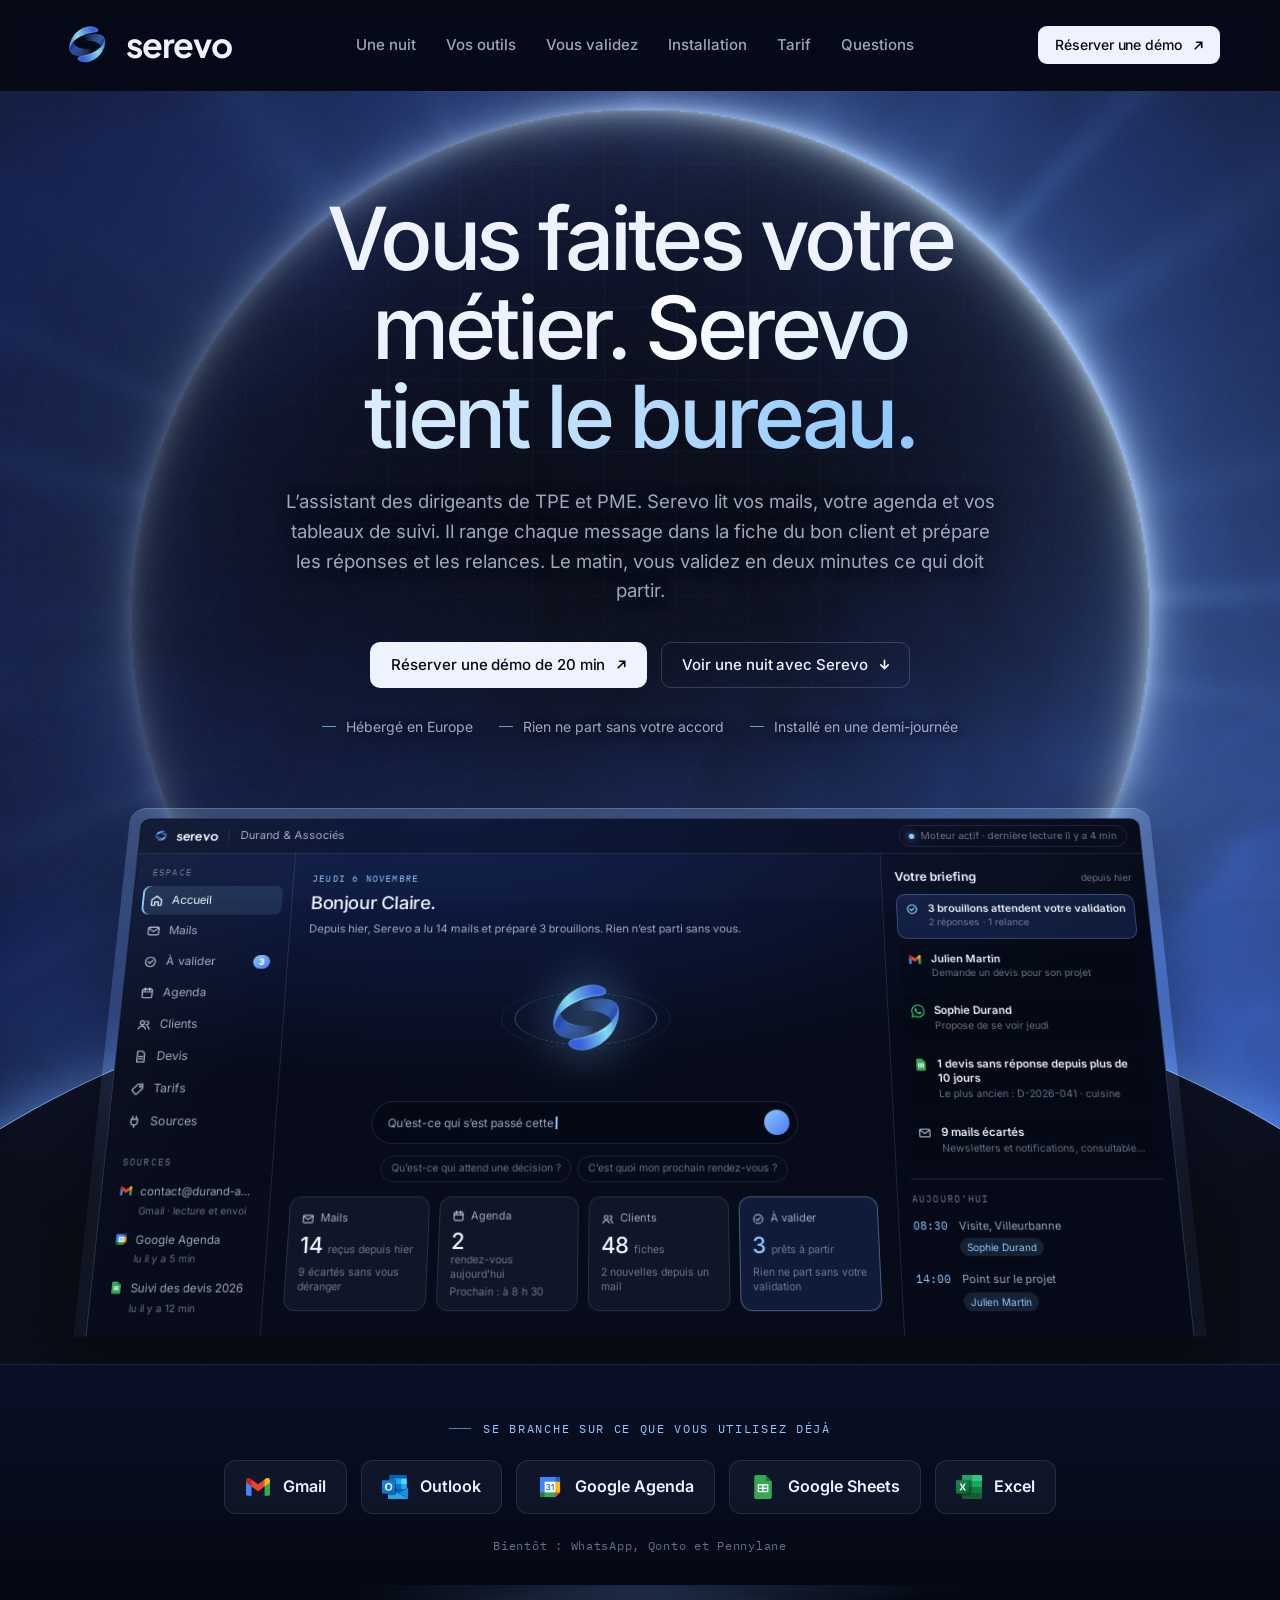
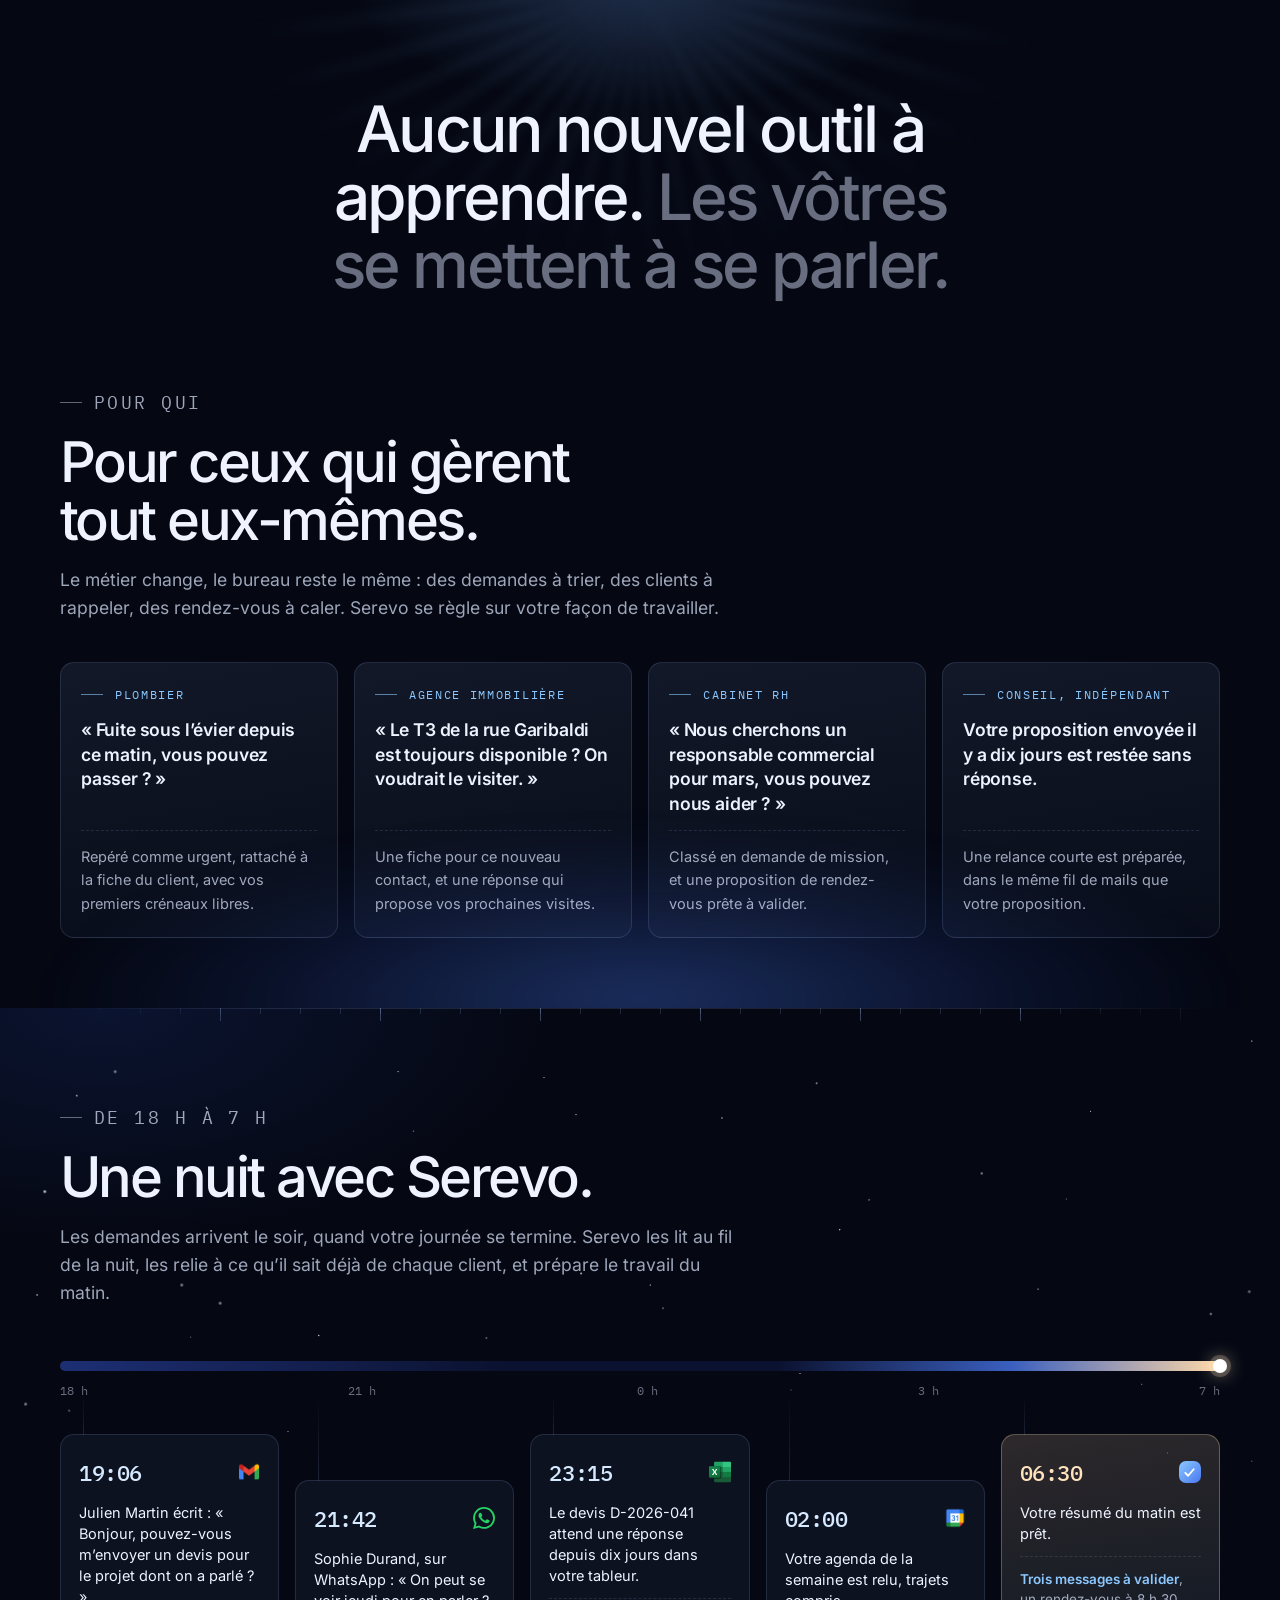
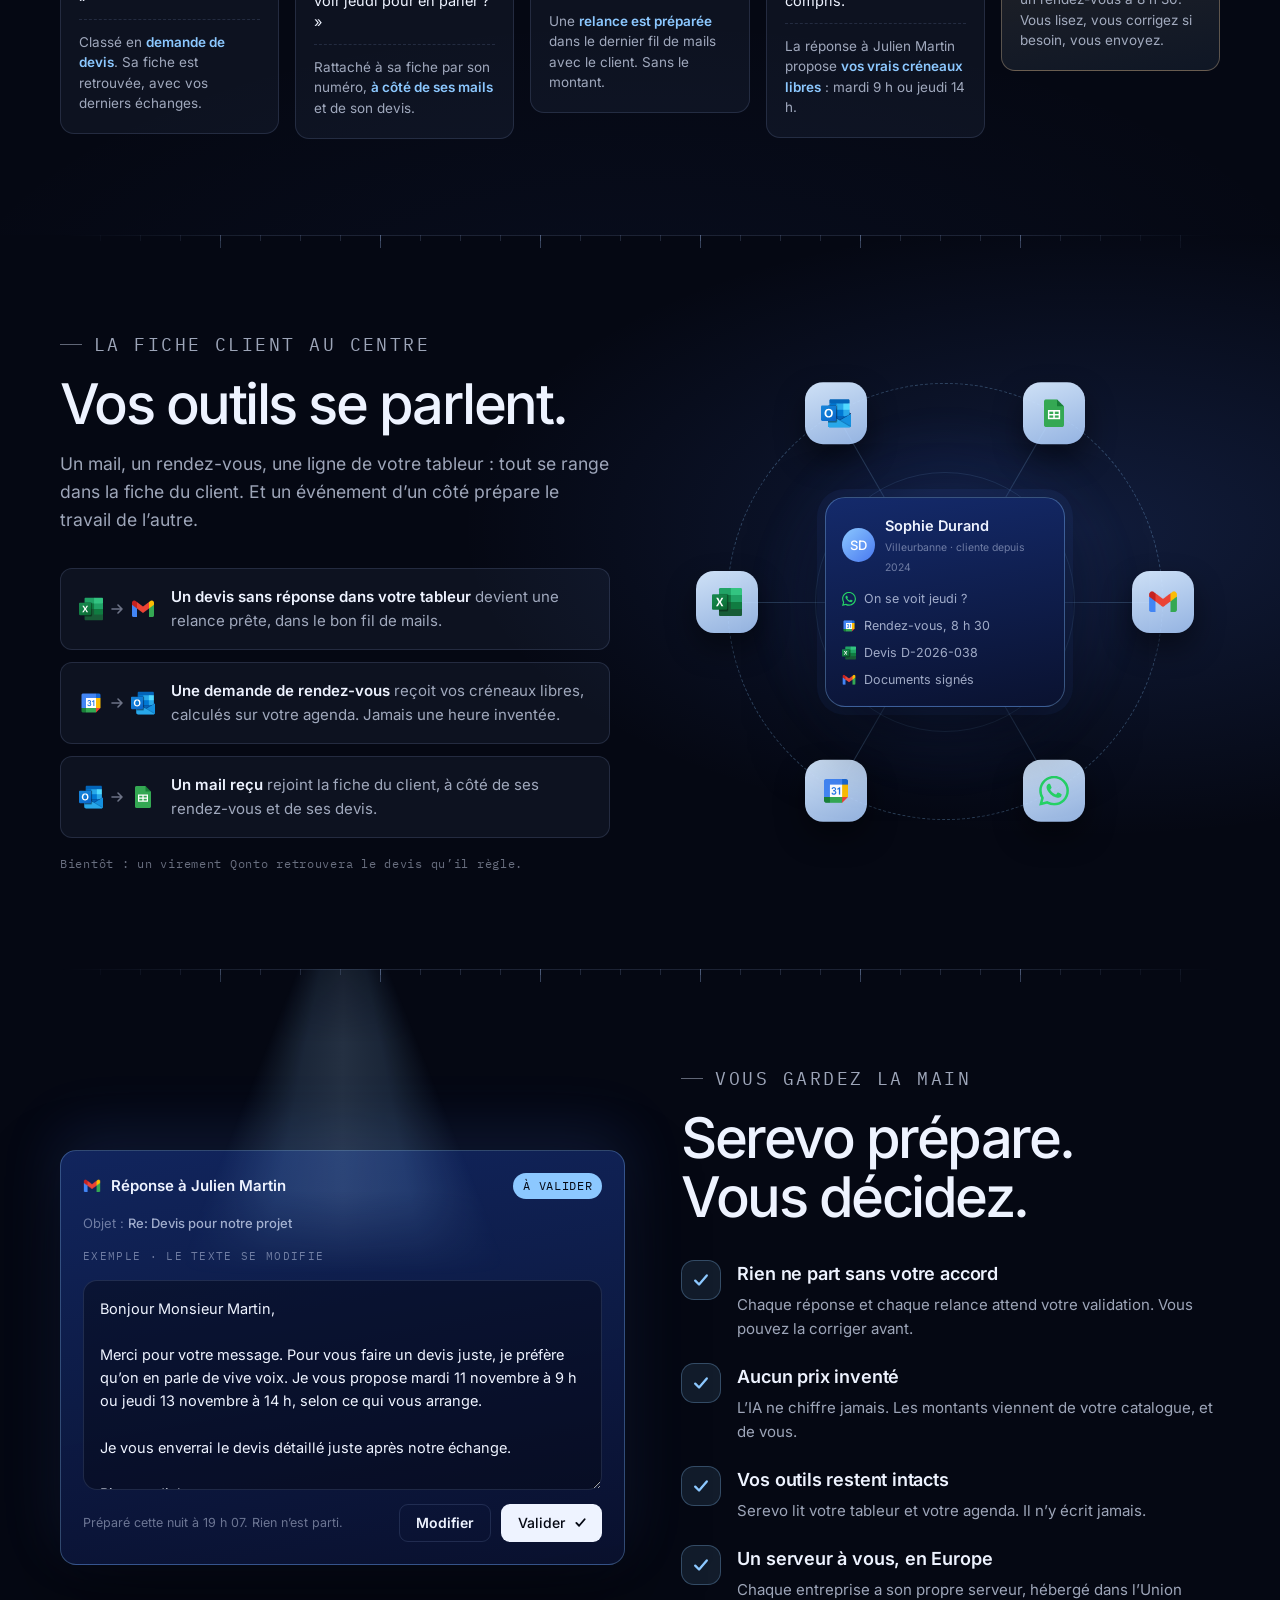
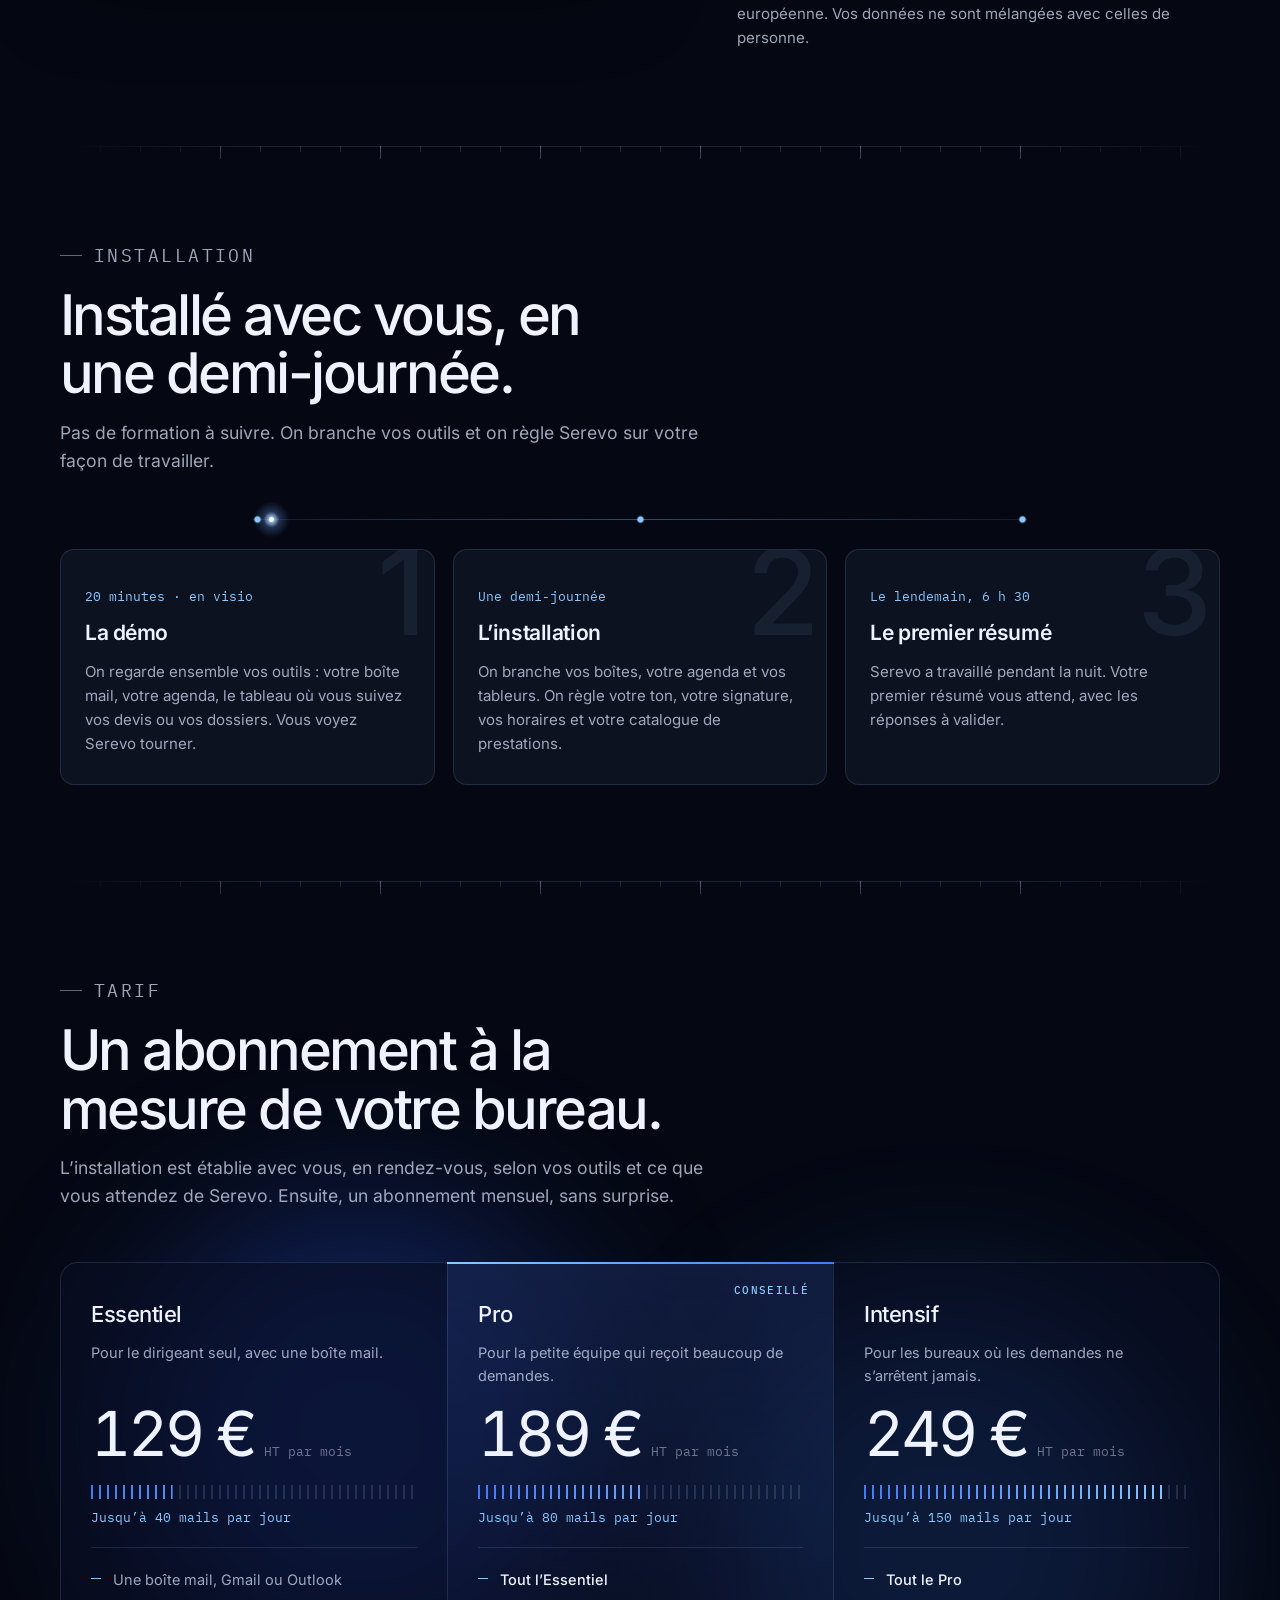
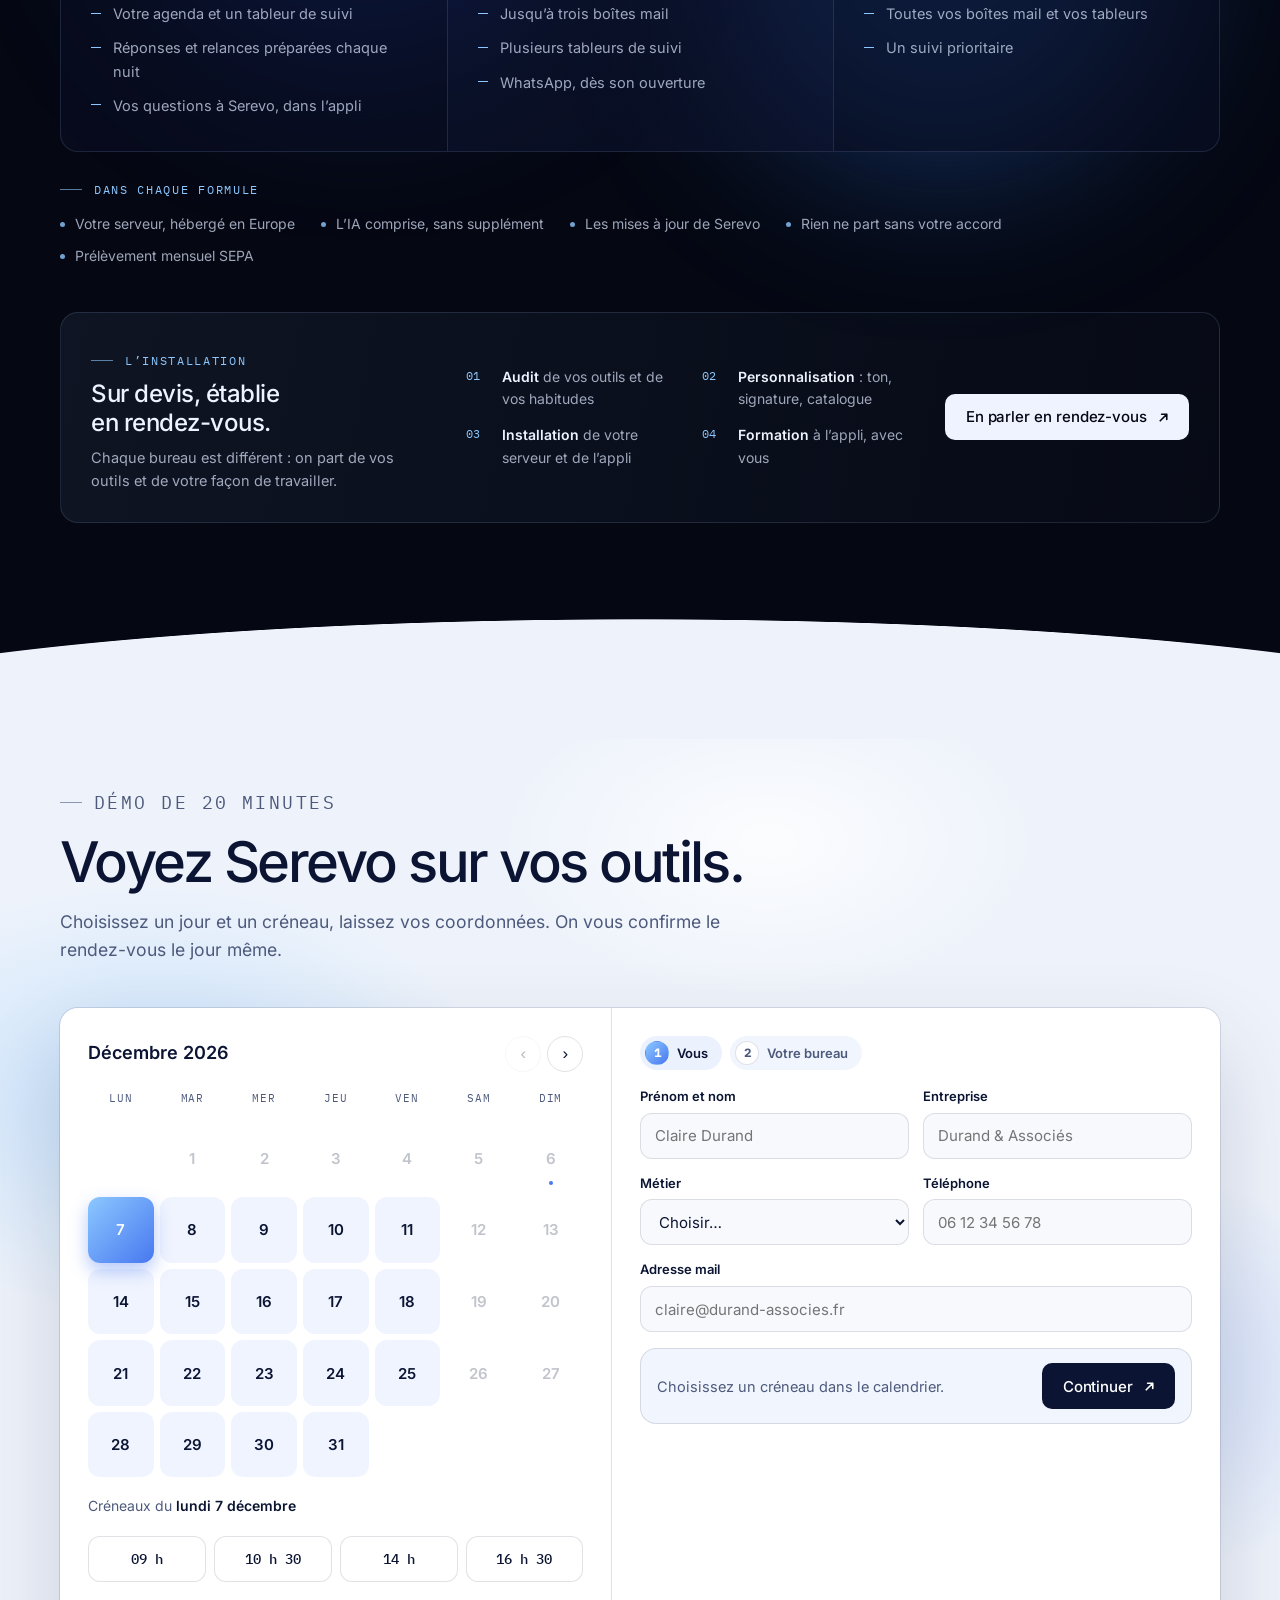
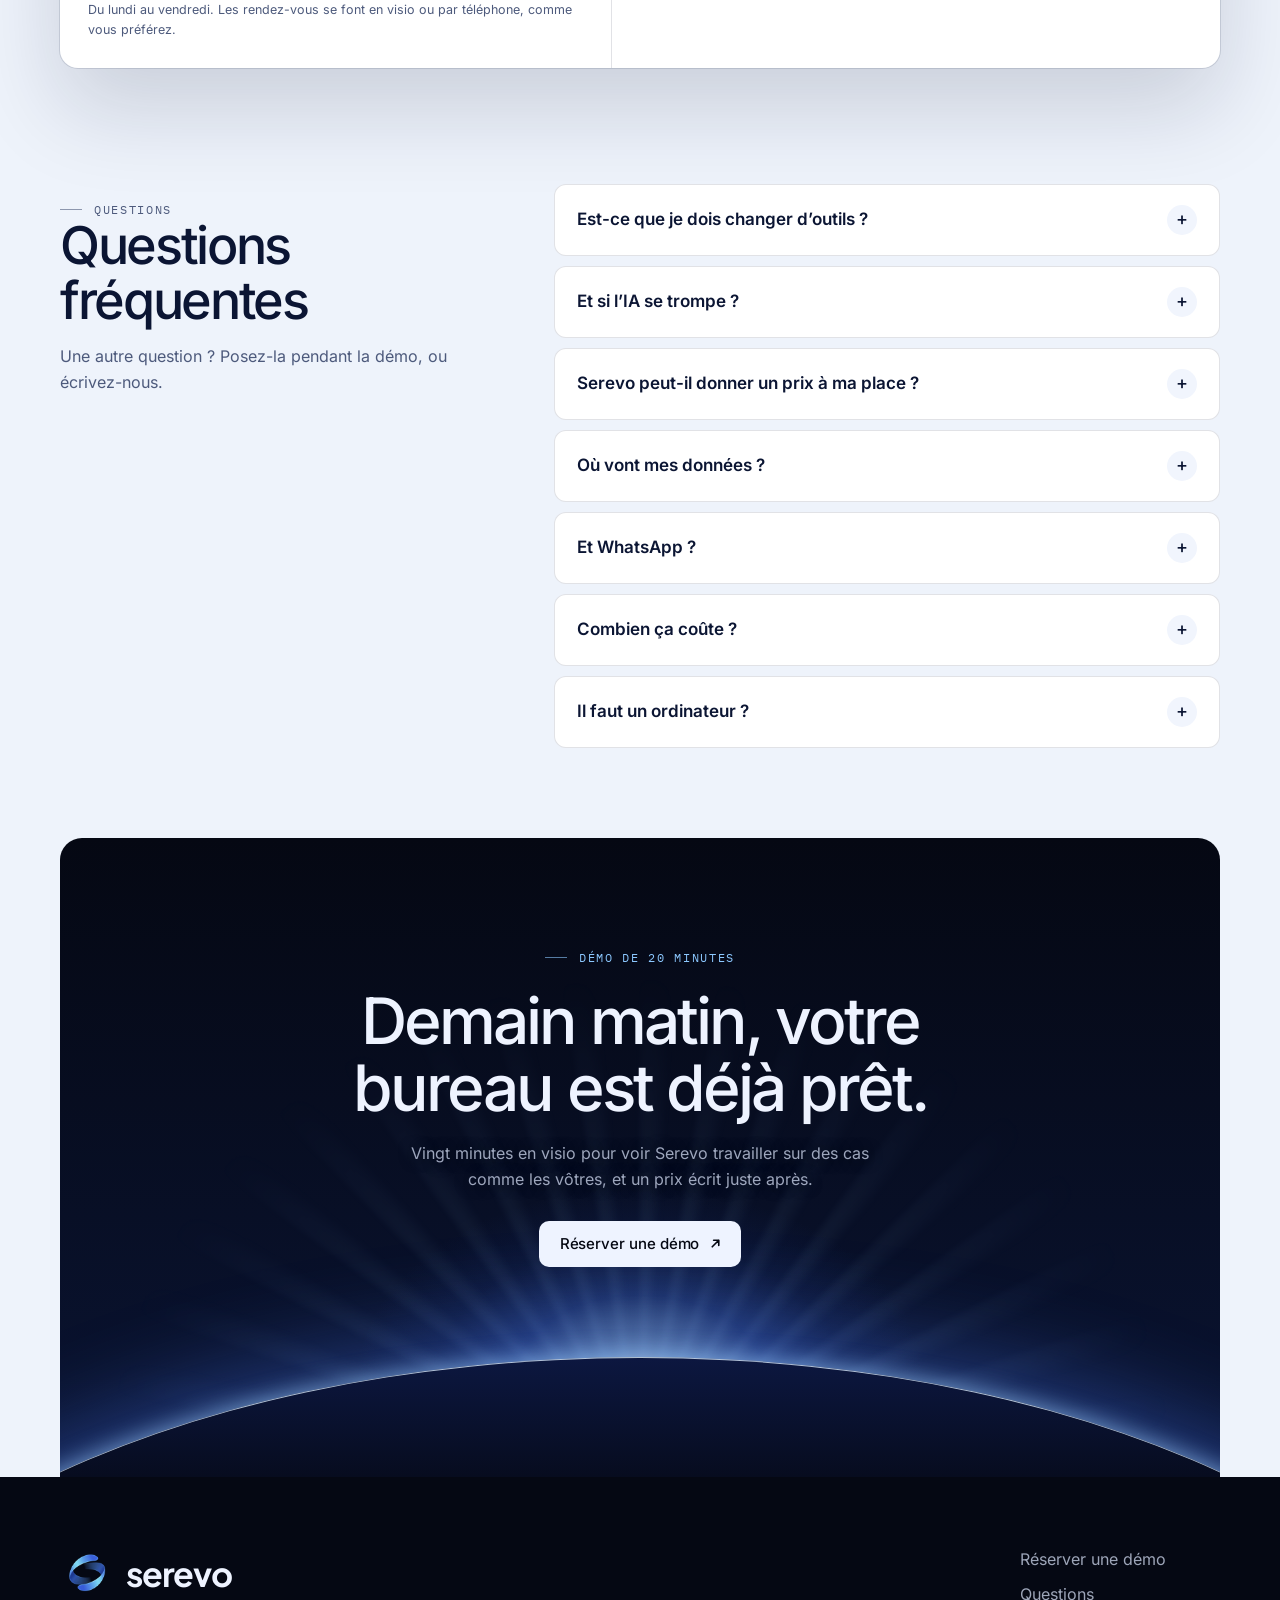
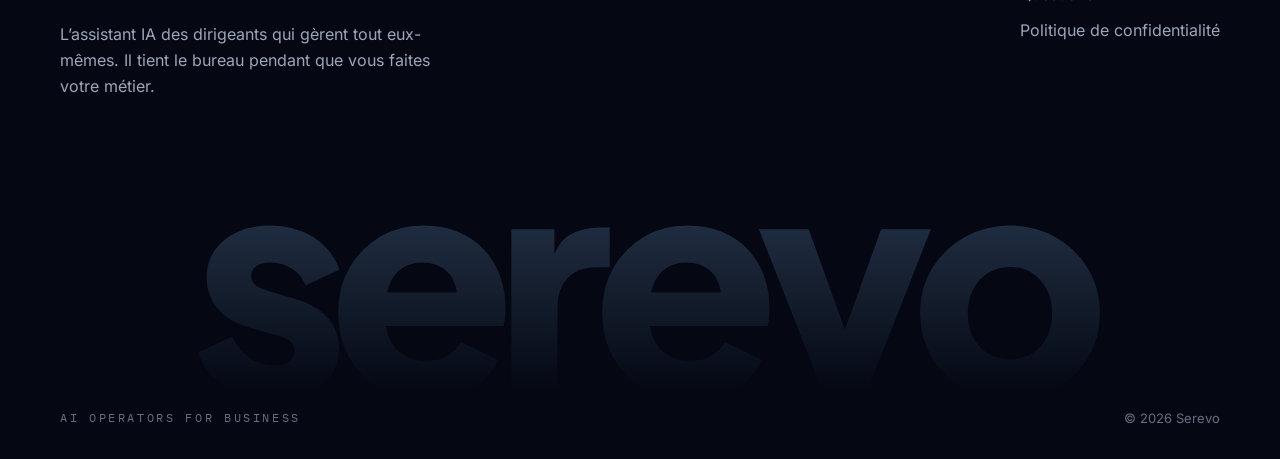
==== commit b8981951: "Ciel en éclipse, fonds par section, maquette fidèle, abonnements, barre sans vibration Co-Authored-B" ====
--- a/index.html
+++ b/index.html
@@ -238,12 +238,9 @@
   mask-image: linear-gradient(to bottom, #000 0%, #000 82%, transparent 100%);
 }
 .ciel.pret { opacity: 1; }
-.ciel-suit {
-  position: absolute;
-  inset: 0;
-  transform: translate3d(calc(var(--px, 0) * -18px), calc(var(--py, 0) * 12px), 0);
-  transition: transform 2.2s cubic-bezier(0.2, 0.7, 0.2, 1);
-}
+.ciel-suit { position: absolute; inset: 0; }
+/* Les calques ne font que glisser et changer de luminosité : ni agrandissement ni rotation, qui
+   obligeraient le navigateur à rééchantillonner l'image à chaque instant (scintillement). */
 .ciel canvas {
   position: absolute;
   left: -8%;
@@ -251,19 +248,23 @@
   width: 116%;
   height: 116%;
   display: block;
+  will-change: transform, opacity;
 }
 .ciel .ruban { mix-blend-mode: screen; }
 .ciel.pret .matiere { animation: matiere 44s ease-in-out infinite alternate; }
 .ciel.pret .ruban { animation: ruban 16s ease-in-out infinite alternate, luire 7s ease-in-out infinite alternate; }
 .ciel.pret .ruban.second { animation-duration: 23s, 11s; animation-direction: alternate-reverse, alternate; }
 @keyframes matiere {
-  from { transform: scale(1) rotate(0deg) translate3d(0, 0, 0); }
-  to { transform: scale(1.07) rotate(1.6deg) translate3d(-2%, 1.4%, 0); }
+  from { transform: translate3d(0, 0, 0); }
+  to { transform: translate3d(-2.5%, 1.6%, 0); }
 }
 @keyframes ruban {
-  from { transform: translate3d(0, 0, 0) rotate(0deg) scale(1, 1); }
-  to { transform: translate3d(-3.5%, 2.5%, 0) rotate(-2.5deg) scale(1.04, 1.12); }
-}
+  from { transform: translate3d(0, 0, 0); }
+  to { transform: translate3d(-3.5%, 2.5%, 0); }
+}
+/* L'éclipse ne bouge pas : seule sa lumière respire. */
+.ciel.eclipse.pret .ruban { animation: luire 8s ease-in-out infinite alternate; }
+.ciel.eclipse.pret .ruban.second { animation: luire 5.5s ease-in-out infinite alternate-reverse; }
 @keyframes luire {
   from { opacity: 0.72; }
   to { opacity: 1; }
@@ -2328,9 +2329,7 @@
 // parfaitement fluide. Redessiné seulement si la taille change. Sans WebGL : le ciel CSS.
 (function () {
   const ciel = document.querySelector('.ciel');
-  const ouverture = document.querySelector('.ouverture');
-  if (ciel === null || ouverture === null) return;
-  const calme = window.matchMedia('(prefers-reduced-motion: reduce)').matches;
+  if (ciel === null) return;
 
   const COMMUN = `
     precision highp float;
@@ -2390,29 +2389,73 @@
         c += mix(ROI, CIEL, 0.4) * source * 0.55 * (0.4 + f);
         gl_FragColor = vec4(c * voile(h), 1.0);
       }`,
+    // L'éclipse : un immense anneau de lumière autour du titre, comme la couronne du soleil
+    // derrière une planète (variante 0), et de fins rayons de couronne (variante 1). Plus
+    // lumineuse en haut à droite, d'où vient la lumière. Le disque reste sombre : le texte se lit.
+    eclipse: `
+      void main() {
+        vec2 uv = gl_FragCoord.xy / u_taille;
+        vec2 h = uv * 1.16 - 0.08;
+        float format = u_taille.x / u_taille.y;
+        vec2 q = vec2((h.x - 0.5) * format, h.y - 0.585);
+        float r = length(q);
+        float rayon = 0.4;
+        float d = r - rayon;
+        float angle = atan(q.y, q.x);
+        float lumiere = 0.3 + 0.7 * pow(0.5 + 0.5 * cos(angle - 0.75), 2.2);
+        vec3 c;
+        if (u_variante < 0.5) {
+          float bord = exp(-abs(d) * 85.0);
+          float dedans = exp(-max(-d, 0.0) * 16.0) * step(d, 0.0);
+          float couronne = exp(-max(d, 0.0) * 7.0) * step(0.0, d);
+          float halo = exp(-max(d, 0.0) * 2.2) * step(0.0, d);
+          c = GLACE * bord * 0.55
+            + CIEL * dedans * 0.12
+            + mix(ROI, CIEL, 0.55) * couronne * 0.32
+            + ROI * halo * 0.16;
+        } else {
+          float rayons = pow(0.5 + 0.5 * sin(angle * 26.0 + sin(angle * 7.0) * 1.6), 5.0);
+          rayons *= 0.55 + 0.45 * sin(angle * 9.0 + 1.3);
+          c = mix(ROI, CIEL, 0.5) * rayons * exp(-max(d, 0.0) * 5.0) * step(0.0, d) * 0.2;
+        }
+        gl_FragColor = vec4(c * lumiere, 1.0);
+      }`,
+    // Un ruban de soie : une large bande aux courbes lisses (aucun bruit sur son tracé), dont
+    // la largeur respire et qui se plie ; un reflet satiné glisse d'un bord à l'autre.
     ruban: `
       void main() {
         vec2 uv = gl_FragCoord.xy / u_taille;
         vec2 h = uv * 1.16 - 0.08;
-        vec2 p = (gl_FragCoord.xy - 0.5 * u_taille) / u_taille.y;
-        float f;
-        vec2 r;
-        champ(p, f, r);
-        float courbe = u_variante < 0.5
-          ? 0.30 + 0.62 * h.x + 0.07 * sin(h.x * 3.4) + 0.09 * (r.x - 0.5)
-          : 0.14 + 0.74 * h.x + 0.09 * sin(h.x * 2.3 + 1.7) + 0.07 * (r.y - 0.5);
-        float d = h.y - courbe;
-        vec3 c = ROI * exp(-abs(d) * 6.0) * 0.55 * (0.6 + f)
-               + CIEL * exp(-abs(d) * 22.0) * 0.7 * smoothstep(0.25, 0.85, f + 0.25)
-               + GLACE * exp(-abs(d) * 32.0) * 0.28;
-        float force = u_variante < 0.5 ? 1.0 : 0.5;
-        gl_FragColor = vec4(c * force * voile(h), 1.0);
+        bool second = u_variante > 0.5;
+        float centre = second
+          ? 0.17 + 0.56 * h.x + 0.06 * sin(h.x * 2.2 + 2.0) + 0.02 * sin(h.x * 5.3 + 0.4)
+          : 0.36 + 0.42 * h.x + 0.07 * sin(h.x * 3.1 - 0.6) + 0.03 * sin(h.x * 6.2 + 1.3);
+        float largeur = second
+          ? 0.04 + 0.018 * sin(h.x * 3.0 + 1.1)
+          : 0.075 + 0.035 * sin(h.x * 2.4 + 0.8);
+        // Position du reflet dans la largeur (-1 : un bord, 1 : l'autre) : le tissu tourne.
+        float pli = (second ? 0.6 : 0.55) * sin(h.x * (second ? 3.4 : 2.6) + 0.4);
+        float t = (h.y - centre) / largeur;
+        float dedans = smoothstep(1.0, 0.8, abs(t));
+        float reflet = exp(-pow((t - pli) * 3.0, 2.0));
+        float tranche = exp(-pow((abs(t) - 0.93) * 10.0, 2.0));
+        vec3 corps = mix(PROFOND * 1.4, ROI, 0.45 + 0.4 * (pli - t) * 0.5);
+        vec3 c = dedans * (corps * 0.7 + CIEL * reflet * 0.8 + GLACE * pow(reflet, 6.0) * 0.45)
+               + dedans * CIEL * tranche * 0.18
+               + ROI * exp(-max(abs(t) - 1.0, 0.0) * 2.6) * 0.16 * (1.0 - dedans);
+        // Plus de lumière vers la droite, d'où vient la source hors cadre.
+        float lumiere = 0.5 + 0.65 * smoothstep(0.0, 1.0, h.x);
+        float force = second ? 0.55 : 1.0;
+        gl_FragColor = vec4(c * lumiere * force * voile(h), 1.0);
       }`,
   };
+  // Deux formes à comparer : l'éclipse (par défaut) et les rubans de soie (?fond=soie).
+  const forme = new URLSearchParams(window.location.search).get('fond') === 'soie' ? 'ruban' : 'eclipse';
+  ciel.classList.toggle('eclipse', forme === 'eclipse');
   const CALQUES = {
     matiere: { couche: 'matiere', variante: 0 },
-    ruban: { couche: 'ruban', variante: 0 },
-    'ruban-second': { couche: 'ruban', variante: 1 },
+    ruban: { couche: forme, variante: 0 },
+    'ruban-second': { couche: forme, variante: 1 },
   };
 
   function preparer(toile) {
@@ -2468,21 +2511,6 @@
     }, 250);
   });
 
-  if (calme) return;
-  let prevu = false;
-  let x = 0;
-  let y = 0;
-  window.addEventListener('pointermove', (evenement) => {
-    x = evenement.clientX / window.innerWidth - 0.5;
-    y = evenement.clientY / window.innerHeight - 0.5;
-    if (prevu) return;
-    prevu = true;
-    requestAnimationFrame(() => {
-      prevu = false;
-      ouverture.style.setProperty('--px', x.toFixed(3));
-      ouverture.style.setProperty('--py', y.toFixed(3));
-    });
-  }, { passive: true });
 })();
 
 // Les finitions : la barre s'affine au défilement, le menu montre la section en cours, le bord
@@ -2493,7 +2521,10 @@
   const barre = document.querySelector('.barre');
   const nuit = document.getElementById('nuit');
   const majBarre = () => {
-    barre.classList.toggle('defile', window.scrollY > 12);
+    // Deux seuils : la barre s'affine après 48 px et ne se réélargit que sous 8 px. Avec un seul
+    // seuil, ses 20 px de différence font repasser la page de part et d'autre (elle vibre).
+    if (window.scrollY > 48) barre.classList.add('defile');
+    else if (window.scrollY < 8) barre.classList.remove('defile');
     if (nuit !== null && !calme) {
       const cadre = nuit.getBoundingClientRect();
       const avance = (window.innerHeight - cadre.top) / (cadre.height + window.innerHeight * 0.4);
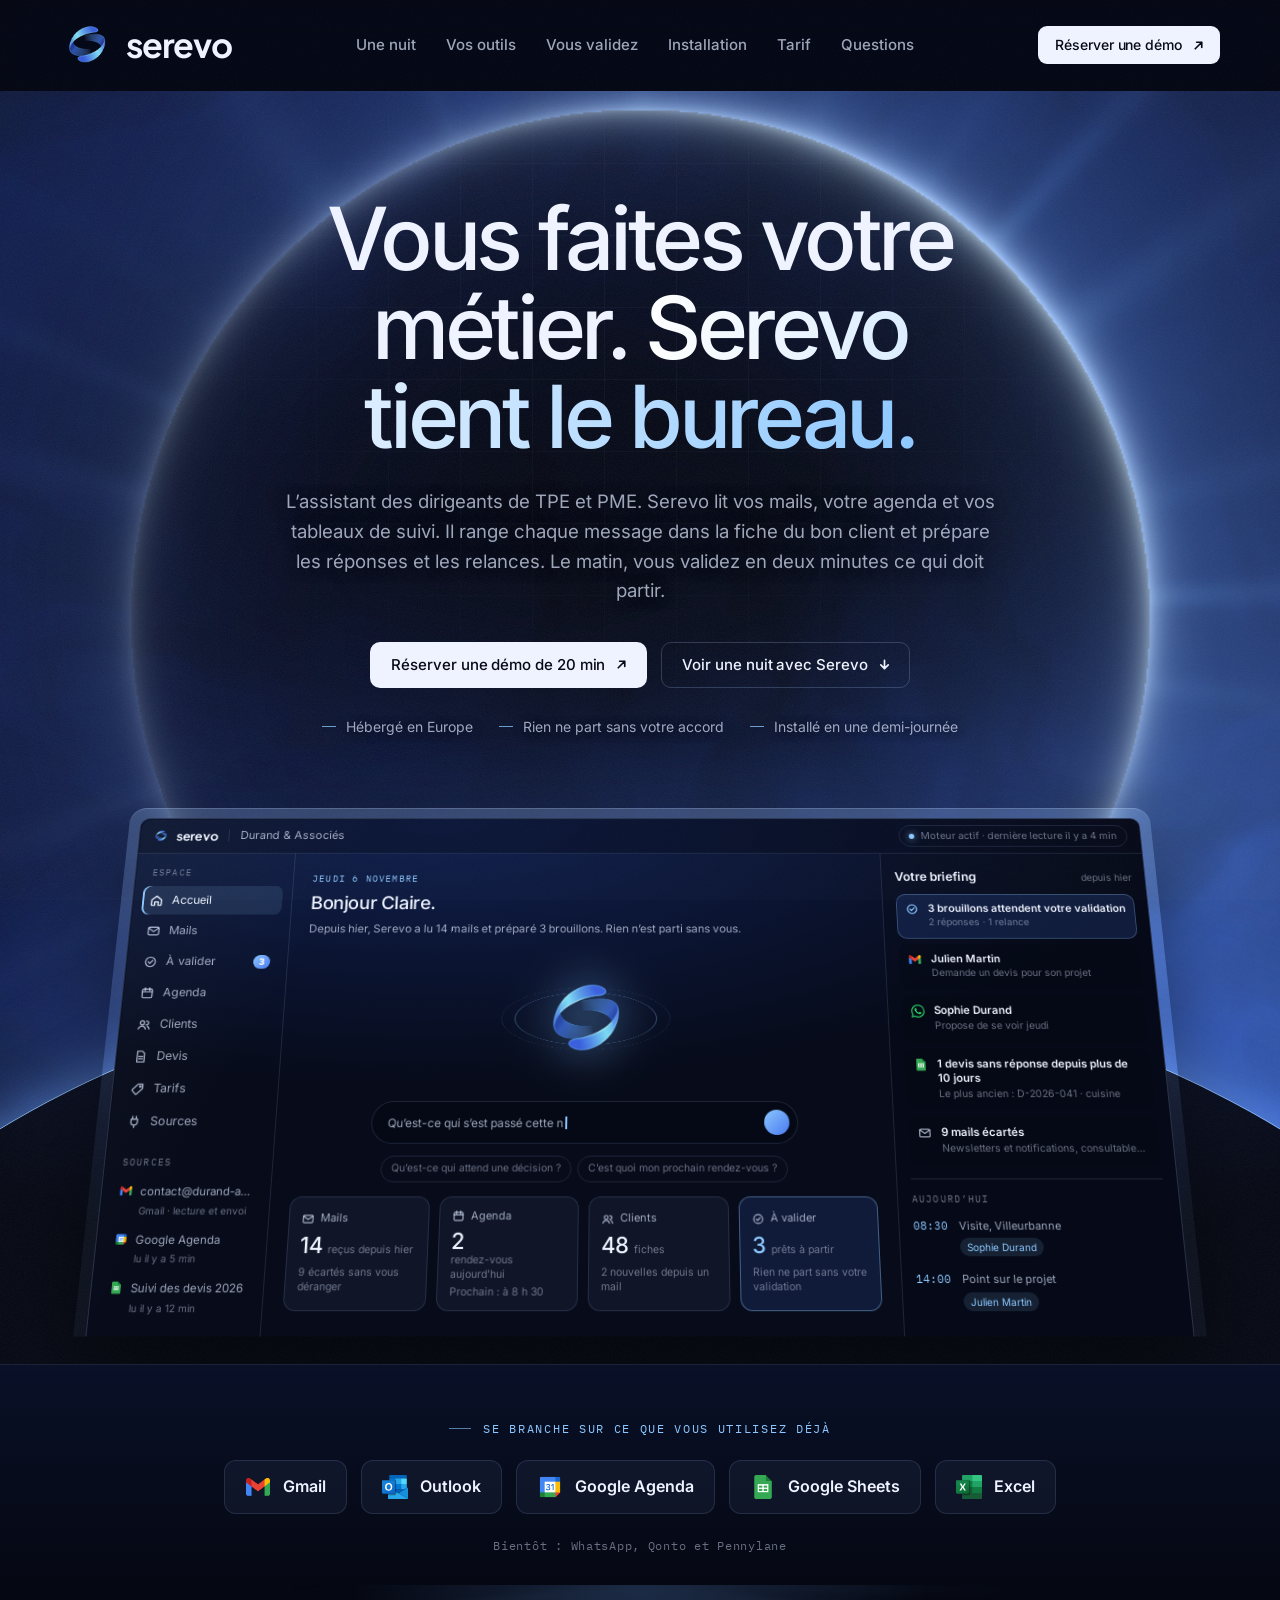
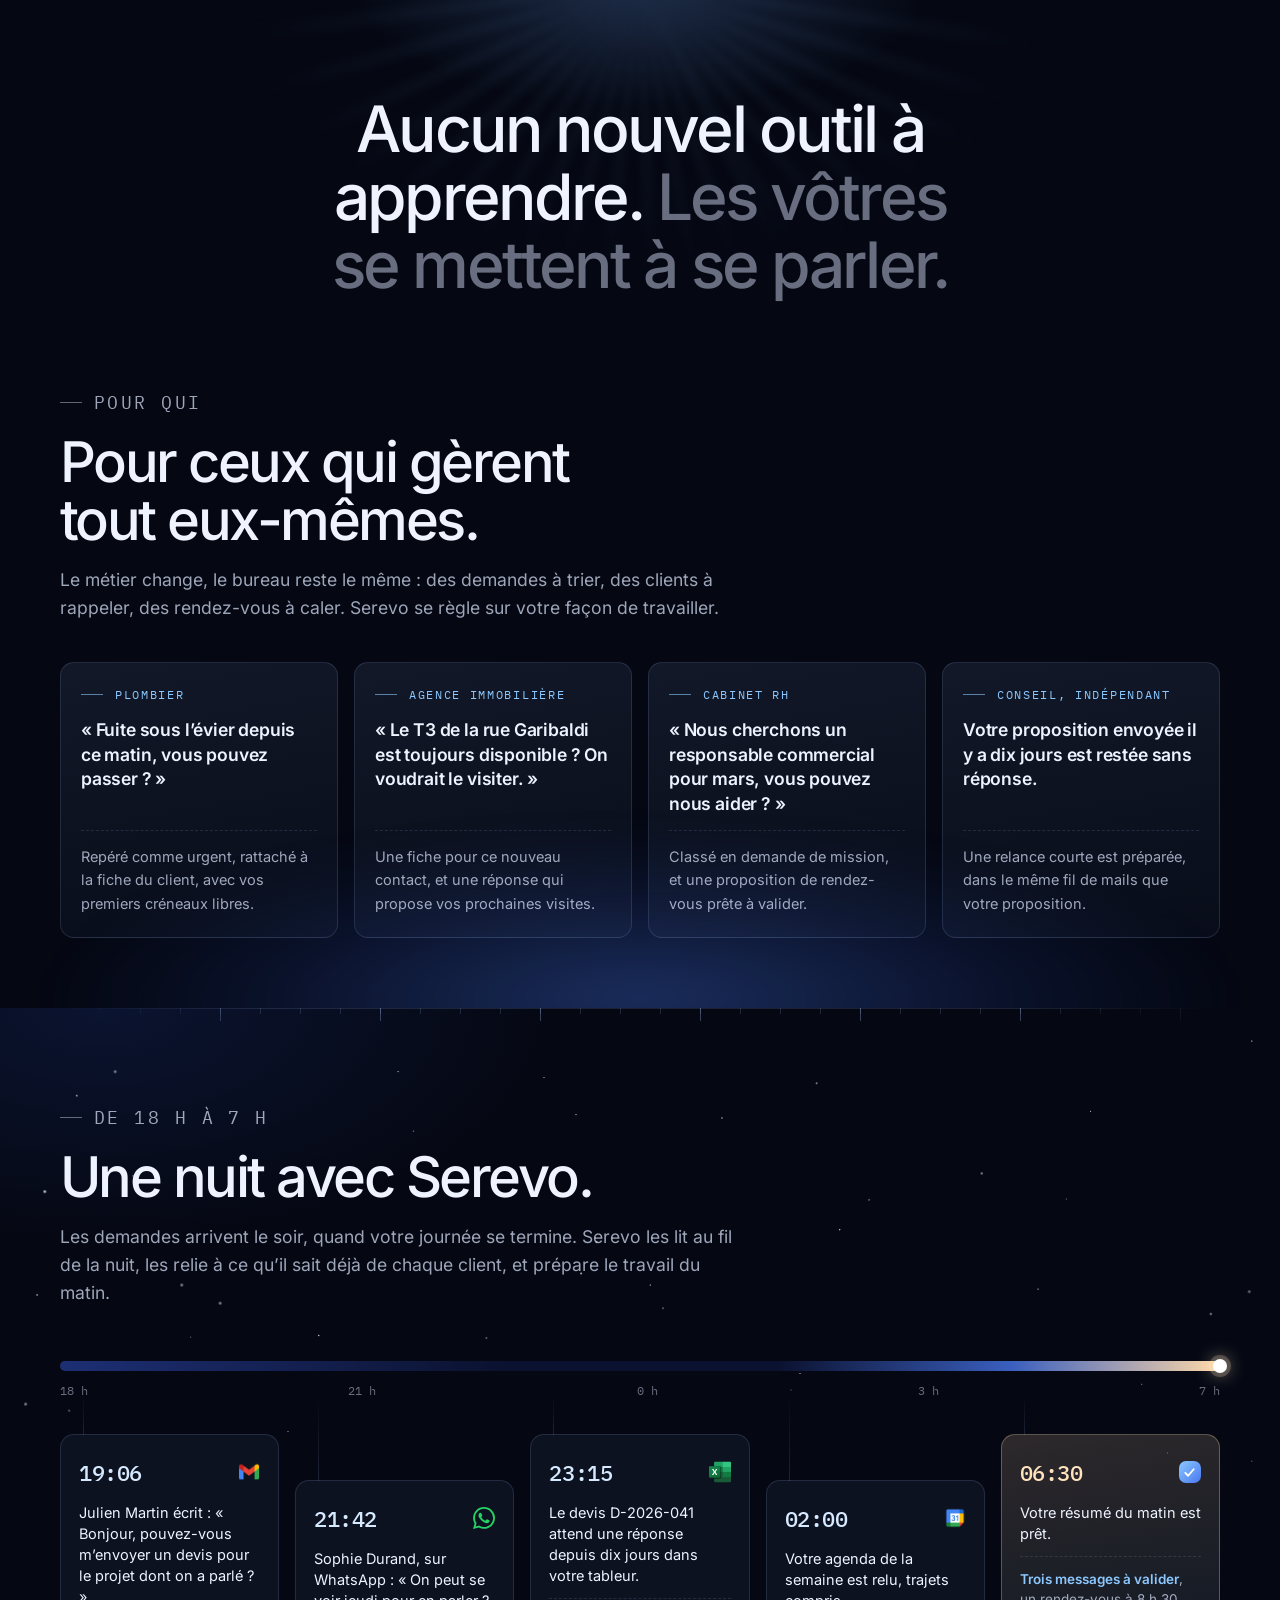
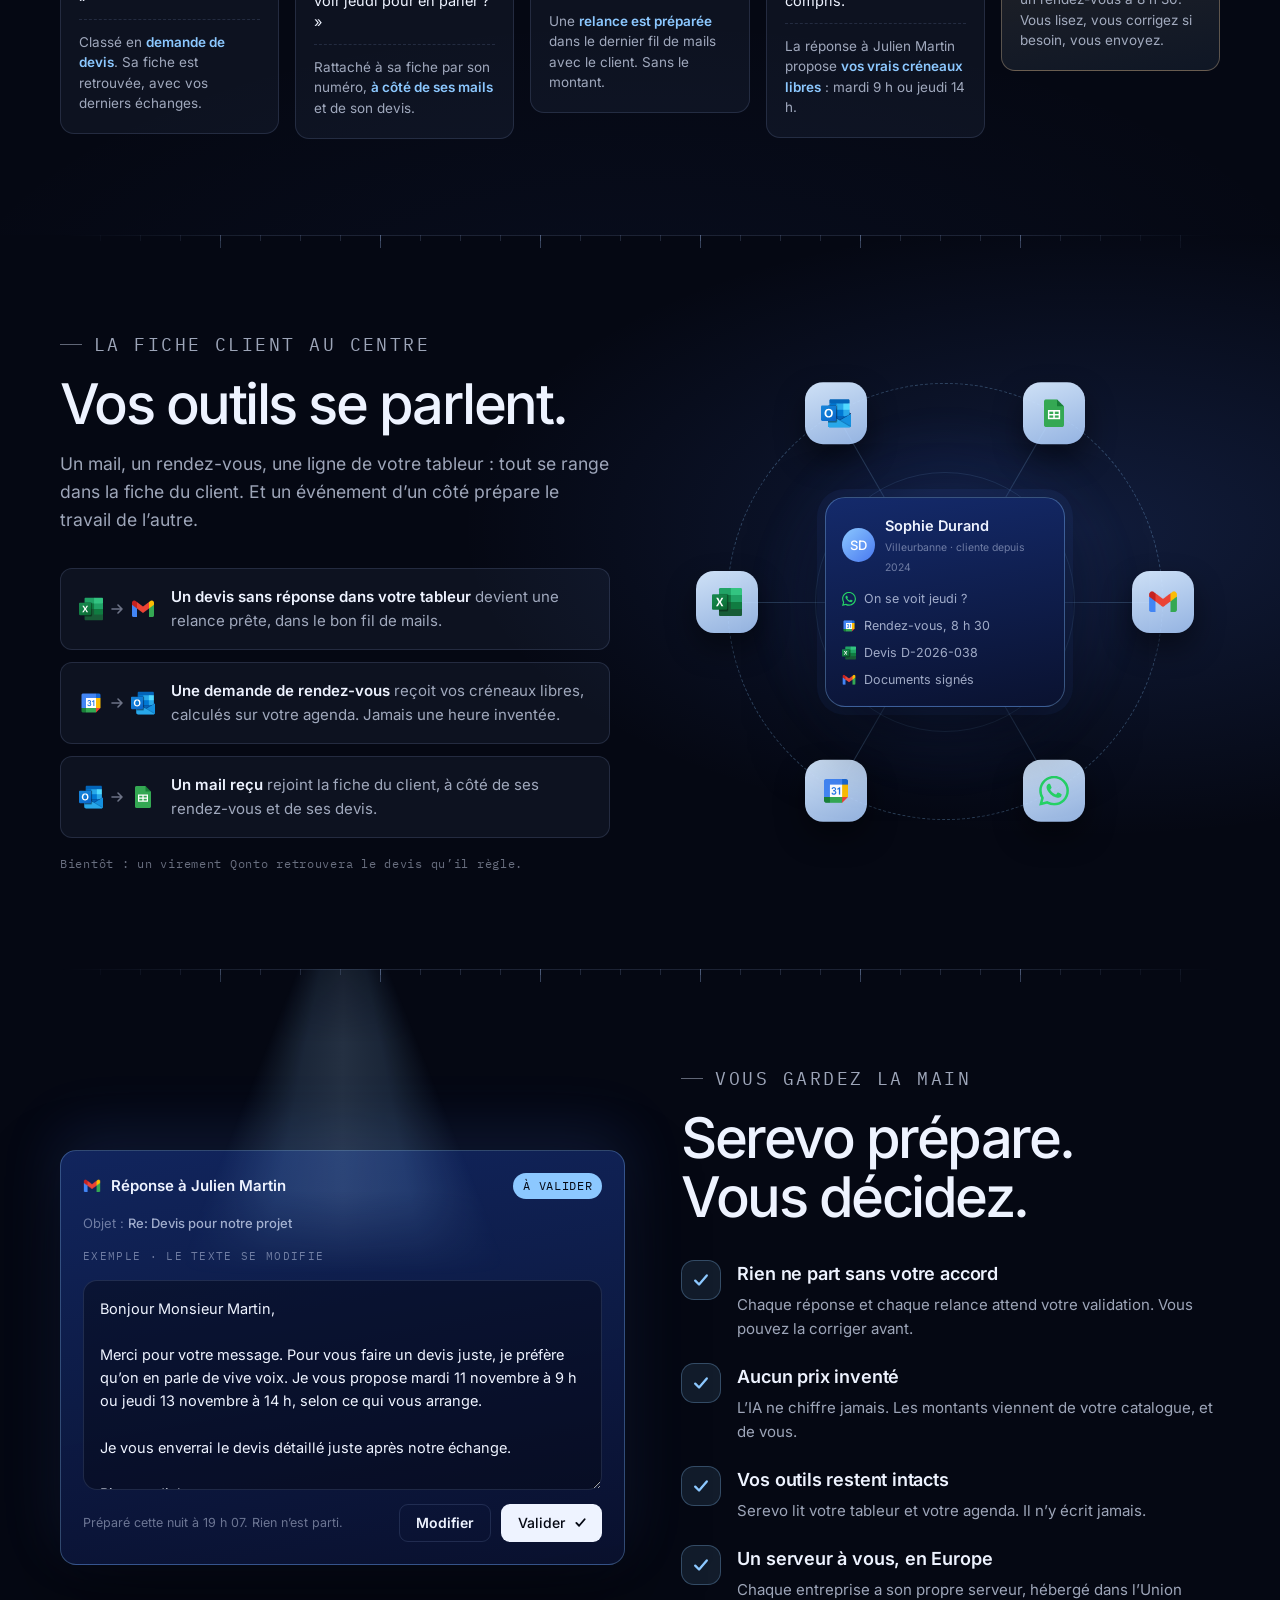
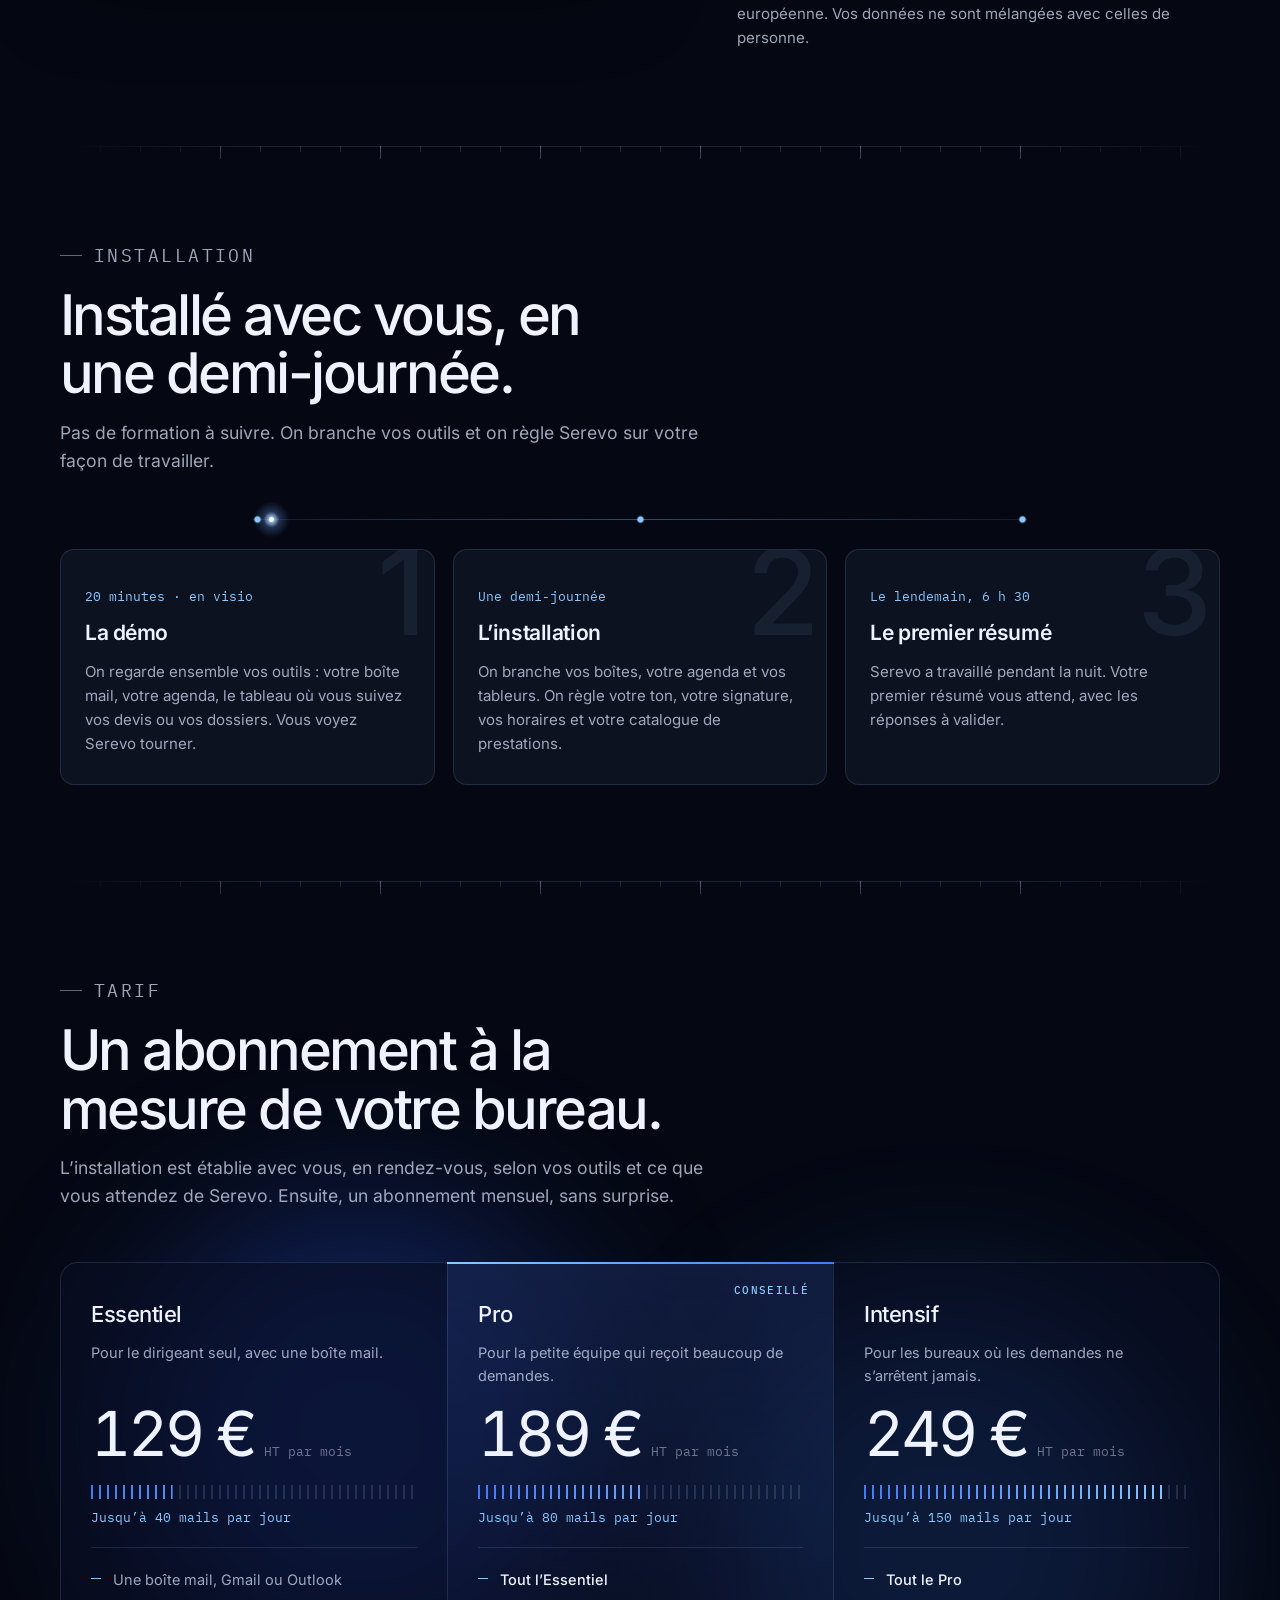
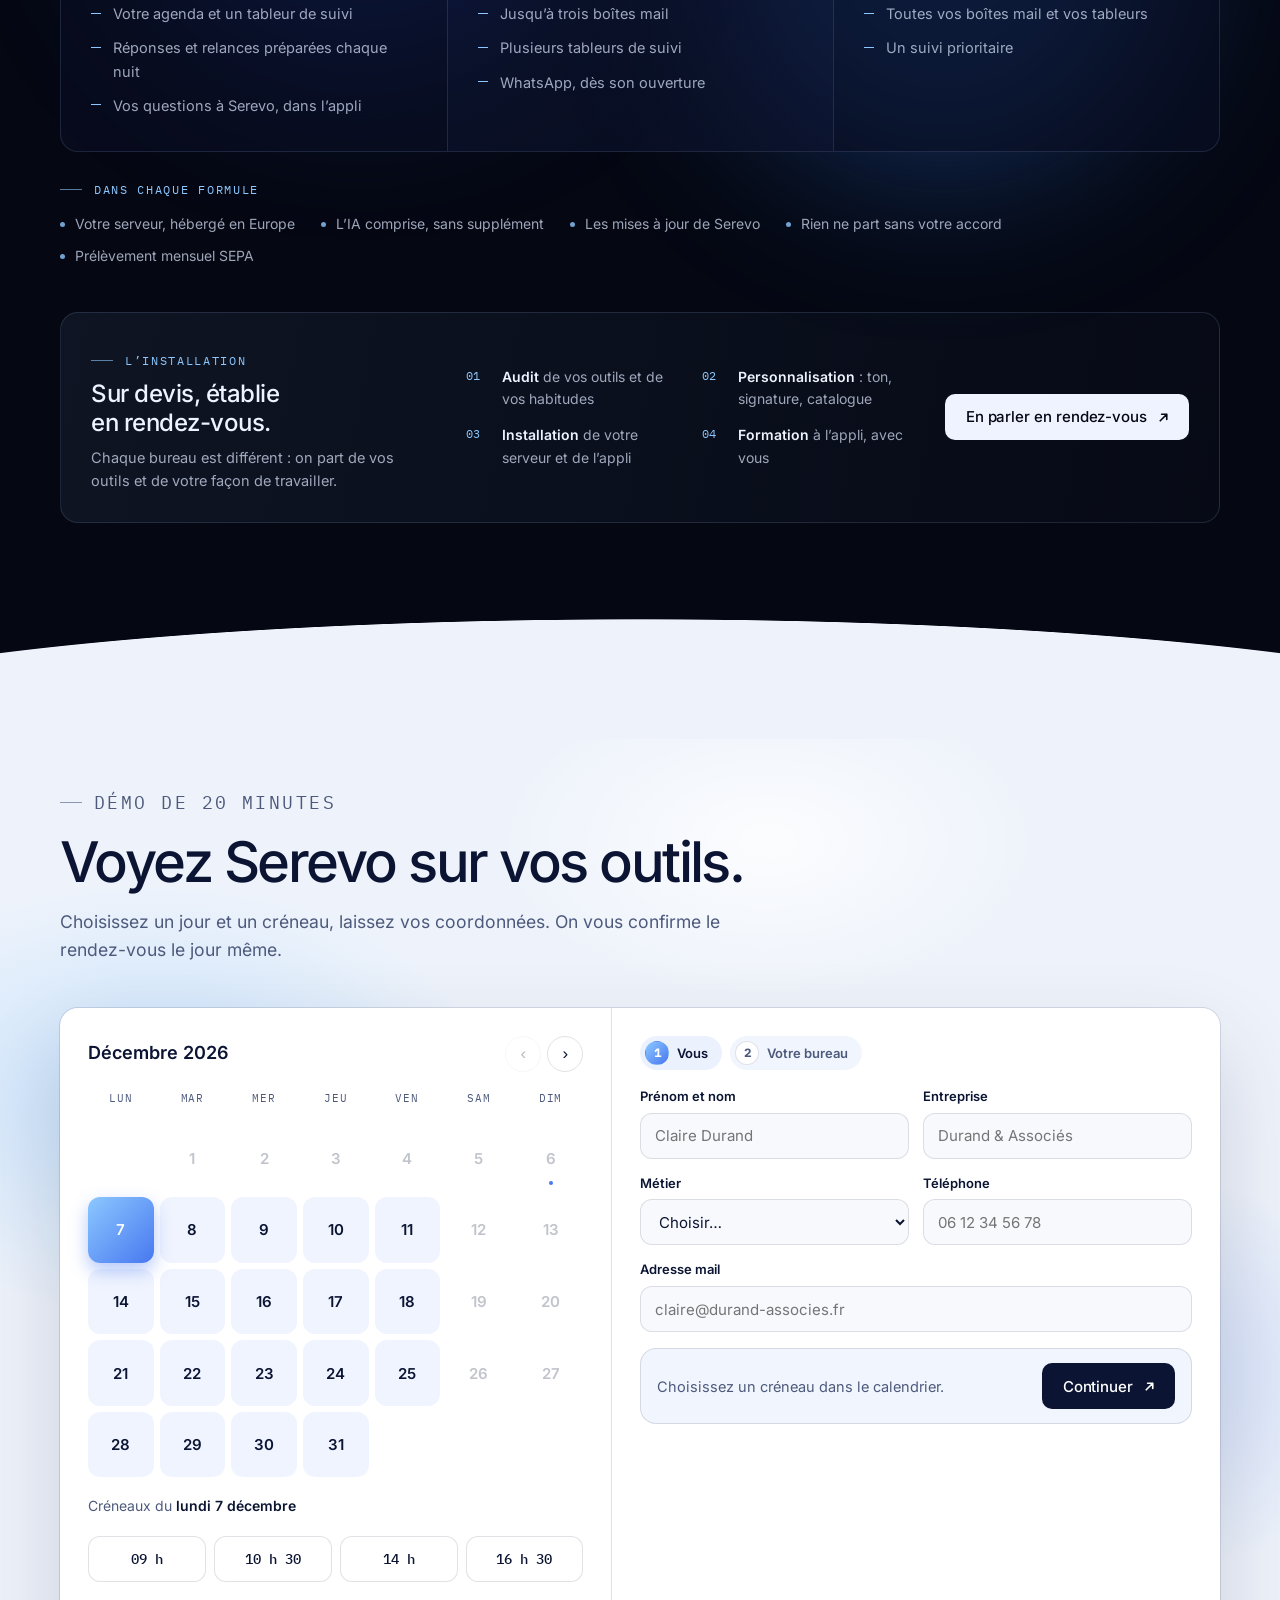
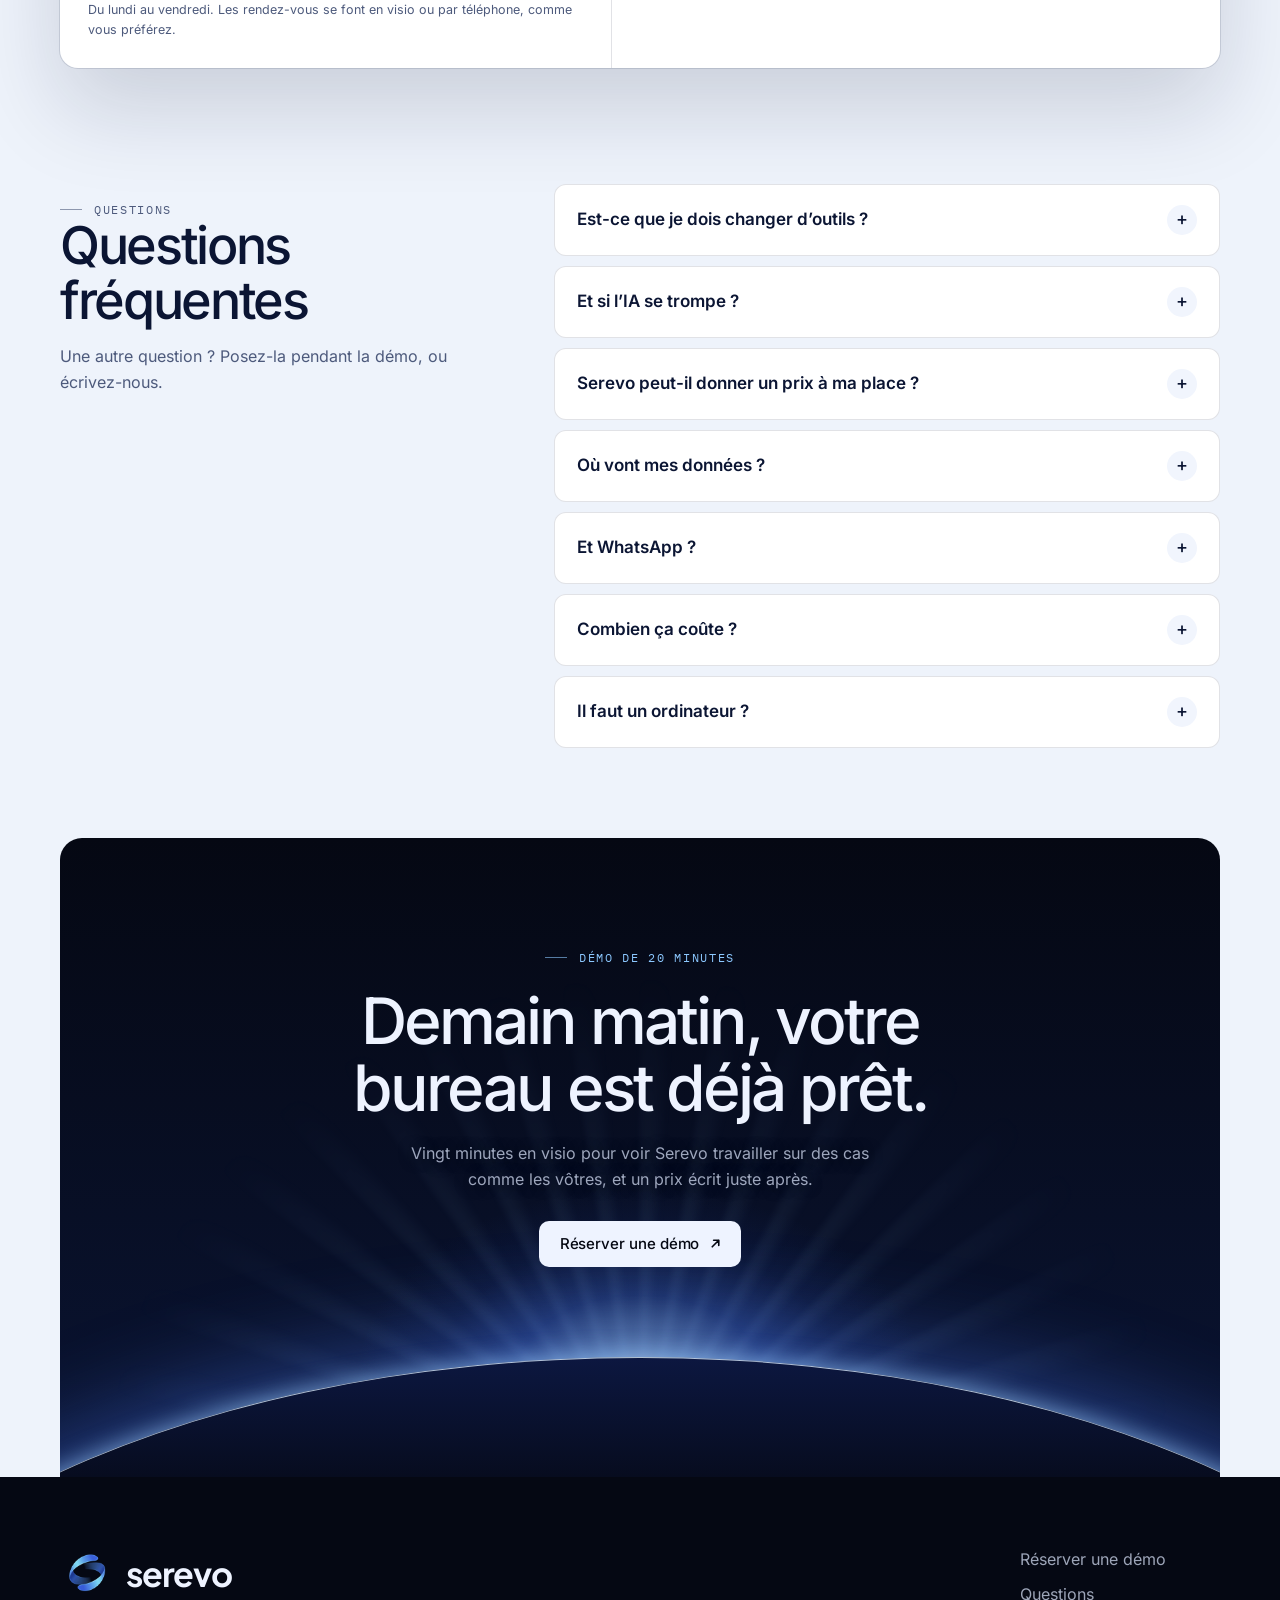
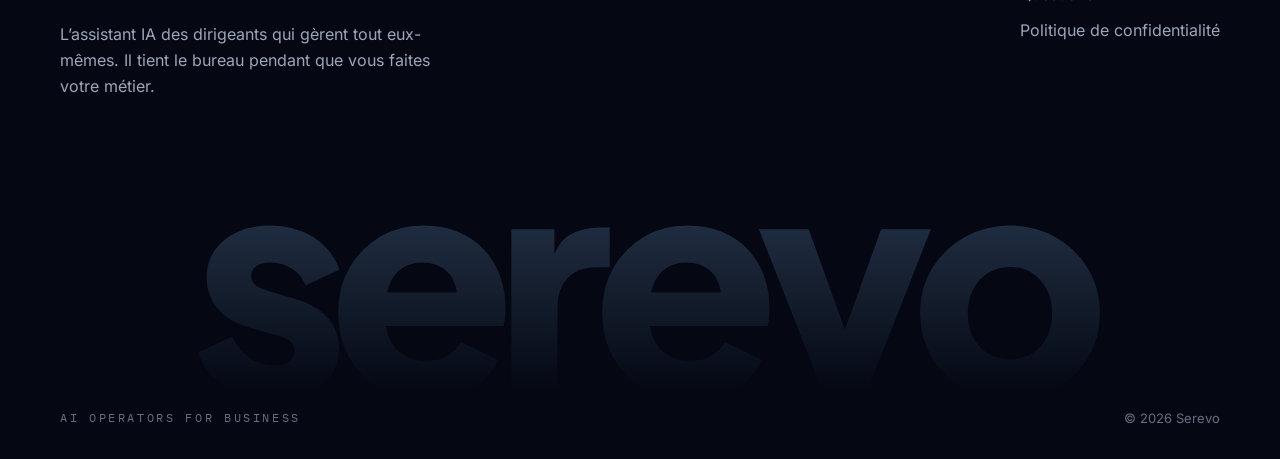
==== commit f7ddc22f: "L'éclipse se lève et s'allume à l'ouverture de la page Co-Authored-By: Claude Opus 5.5 <noreply@anth" ====
--- a/index.html
+++ b/index.html
@@ -262,9 +262,23 @@
   from { transform: translate3d(0, 0, 0); }
   to { transform: translate3d(-3.5%, 2.5%, 0); }
 }
-/* L'éclipse ne bouge pas : seule sa lumière respire. */
-.ciel.eclipse.pret .ruban { animation: luire 8s ease-in-out infinite alternate; }
-.ciel.eclipse.pret .ruban.second { animation: luire 5.5s ease-in-out infinite alternate-reverse; }
+/* À l'ouverture, l'éclipse se lève et s'allume ; les rayons suivent l'anneau. Ensuite elle ne
+   bouge plus : seule sa lumière respire (en partant de 1, sans saut après le lever). */
+.ciel.eclipse.pret .ruban {
+  animation:
+    lever-soleil 2.8s cubic-bezier(0.16, 0.8, 0.3, 1) both,
+    luire 8s ease-in-out 2.8s infinite alternate-reverse;
+}
+.ciel.eclipse.pret .ruban.second {
+  animation:
+    lever-soleil 3.2s cubic-bezier(0.16, 0.8, 0.3, 1) 0.4s both,
+    luire 5.5s ease-in-out 3.6s infinite alternate-reverse;
+}
+@keyframes lever-soleil {
+  0% { transform: translate3d(0, 16%, 0); opacity: 0; }
+  40% { opacity: 0.4; }
+  100% { transform: translate3d(0, 0, 0); opacity: 1; }
+}
 @keyframes luire {
   from { opacity: 0.72; }
   to { opacity: 1; }
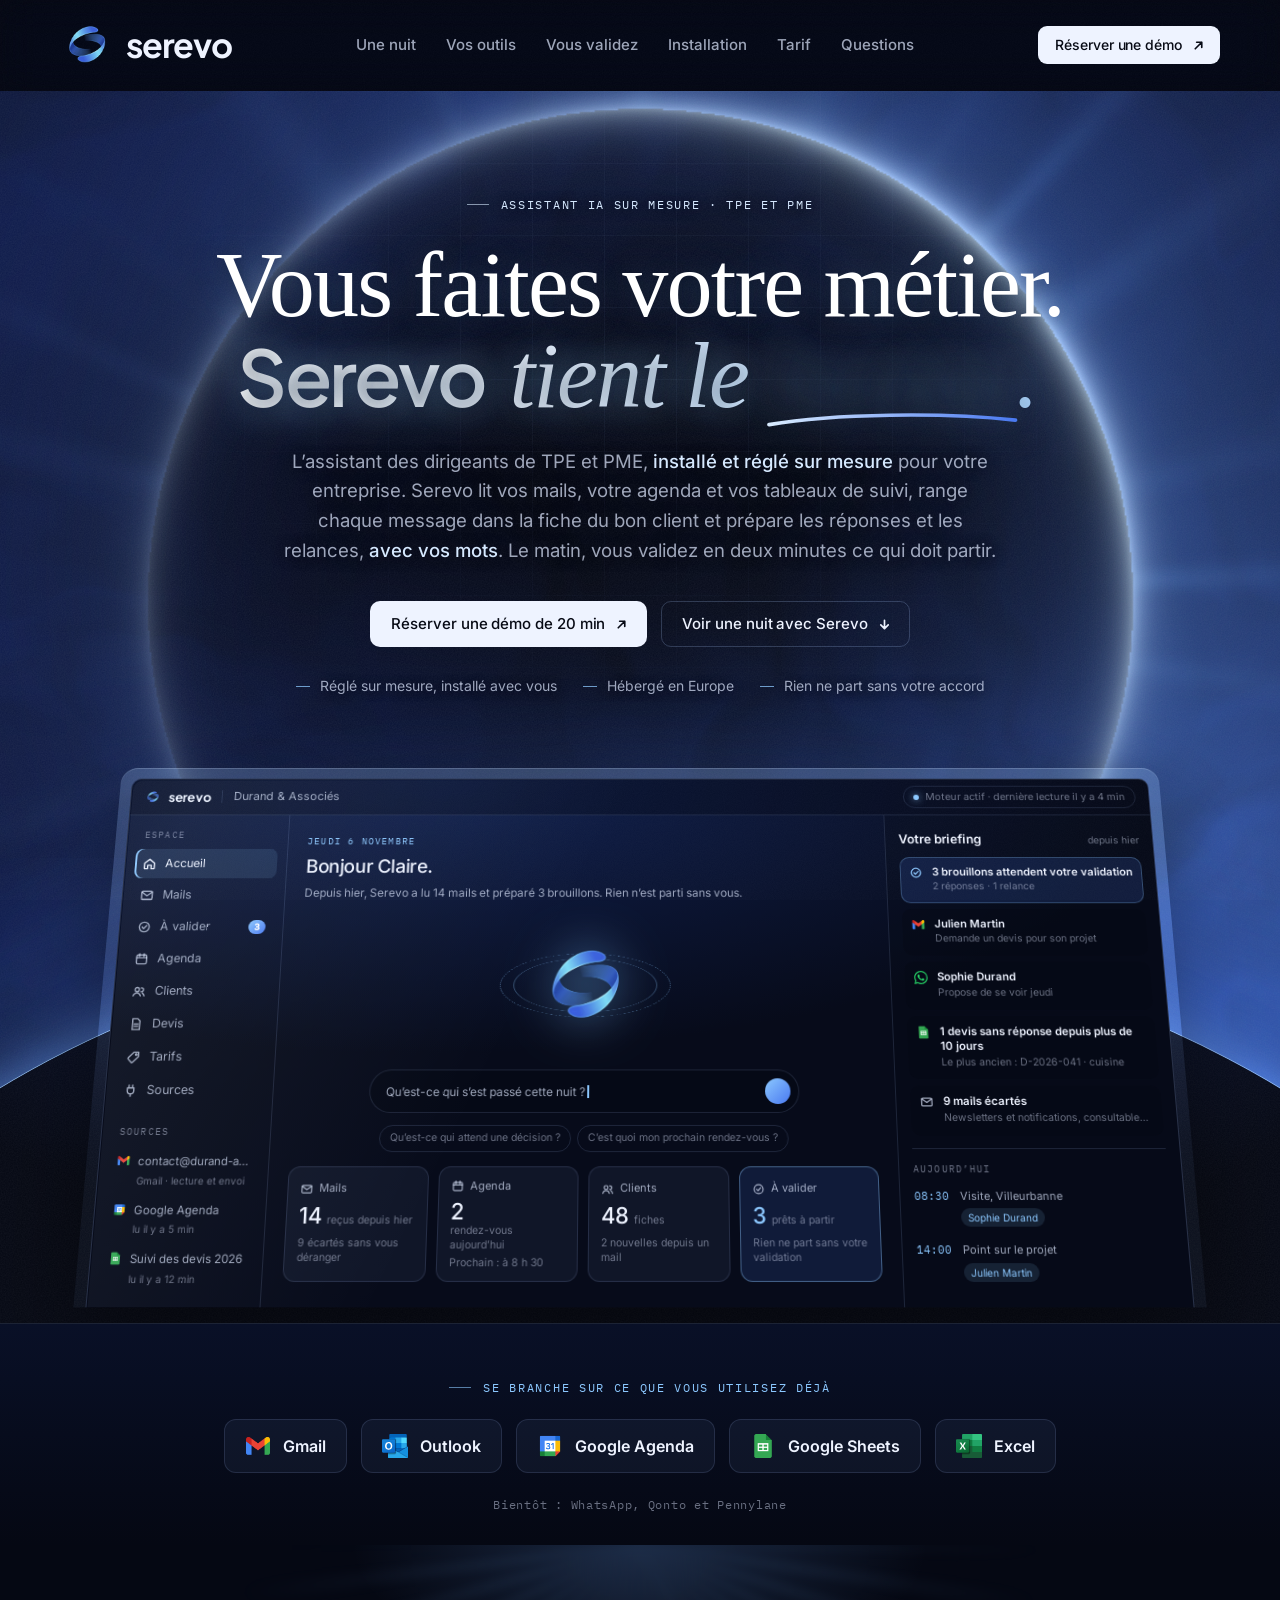
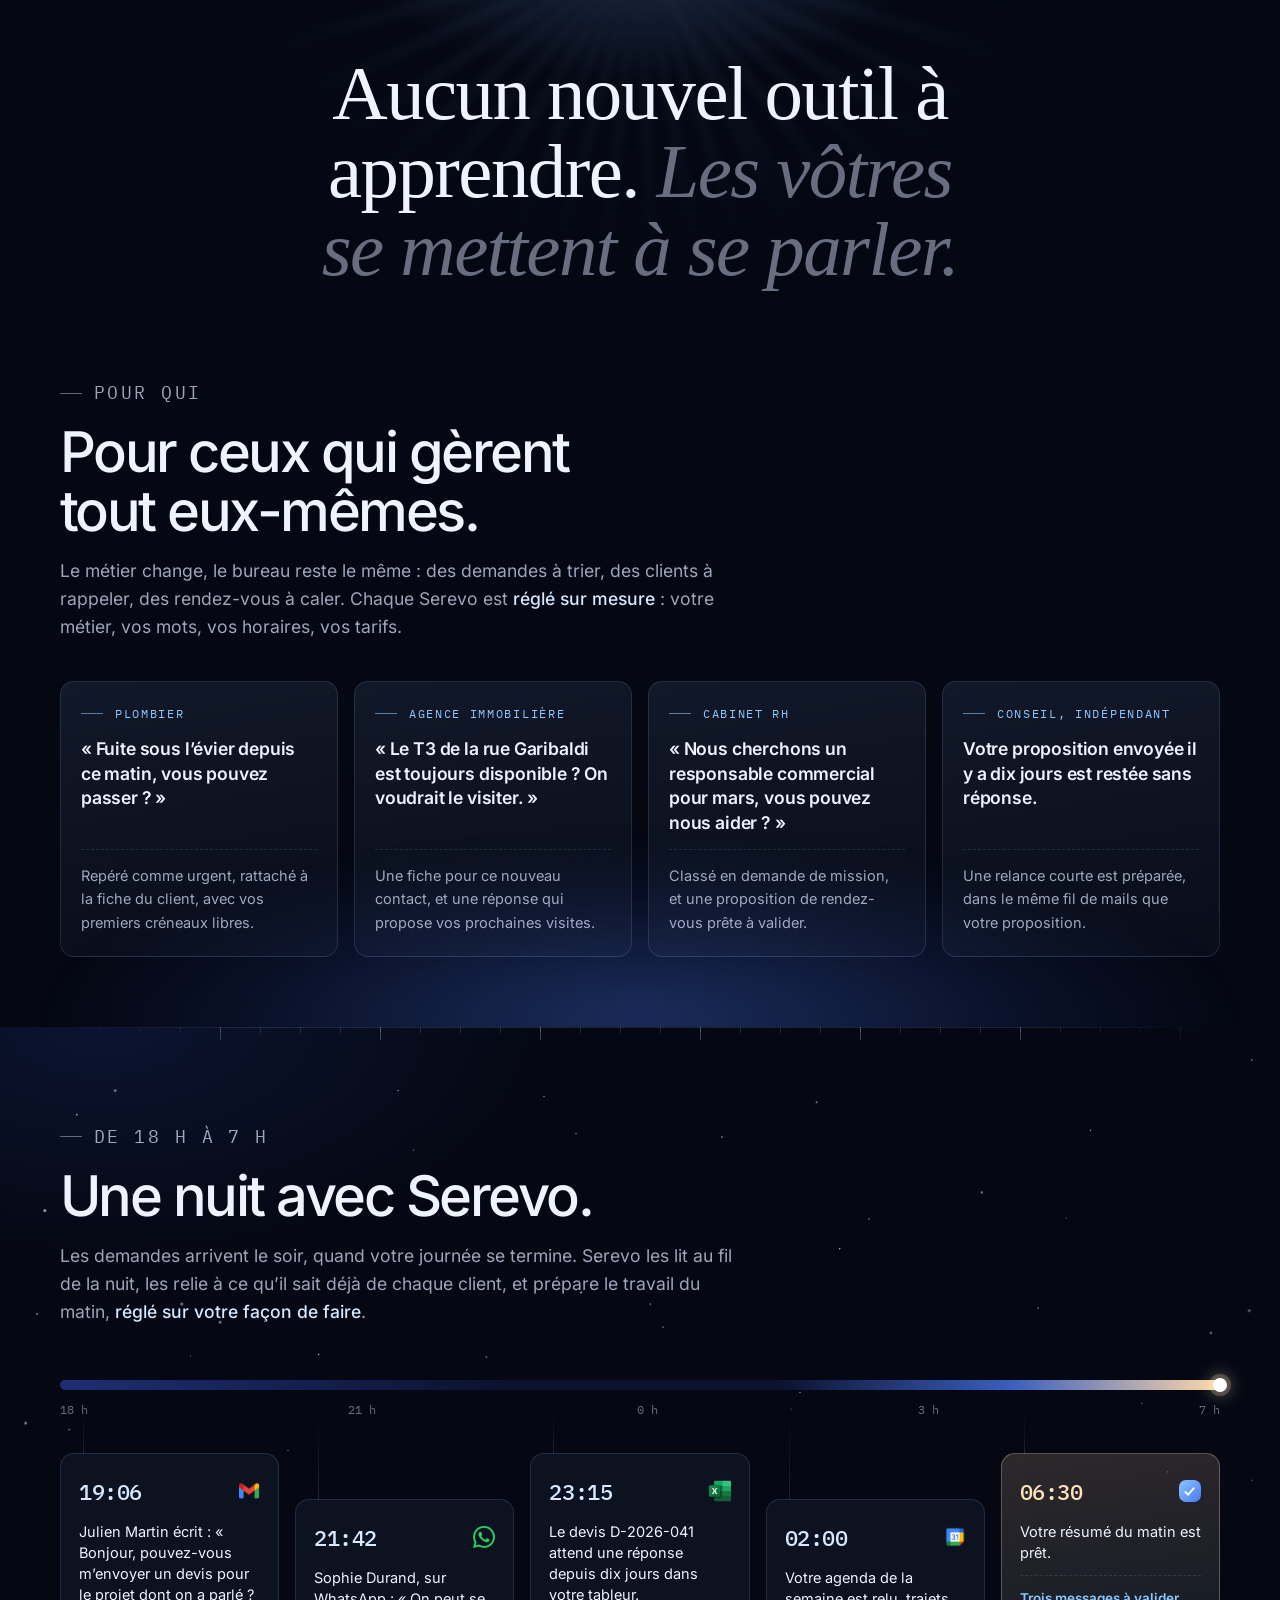
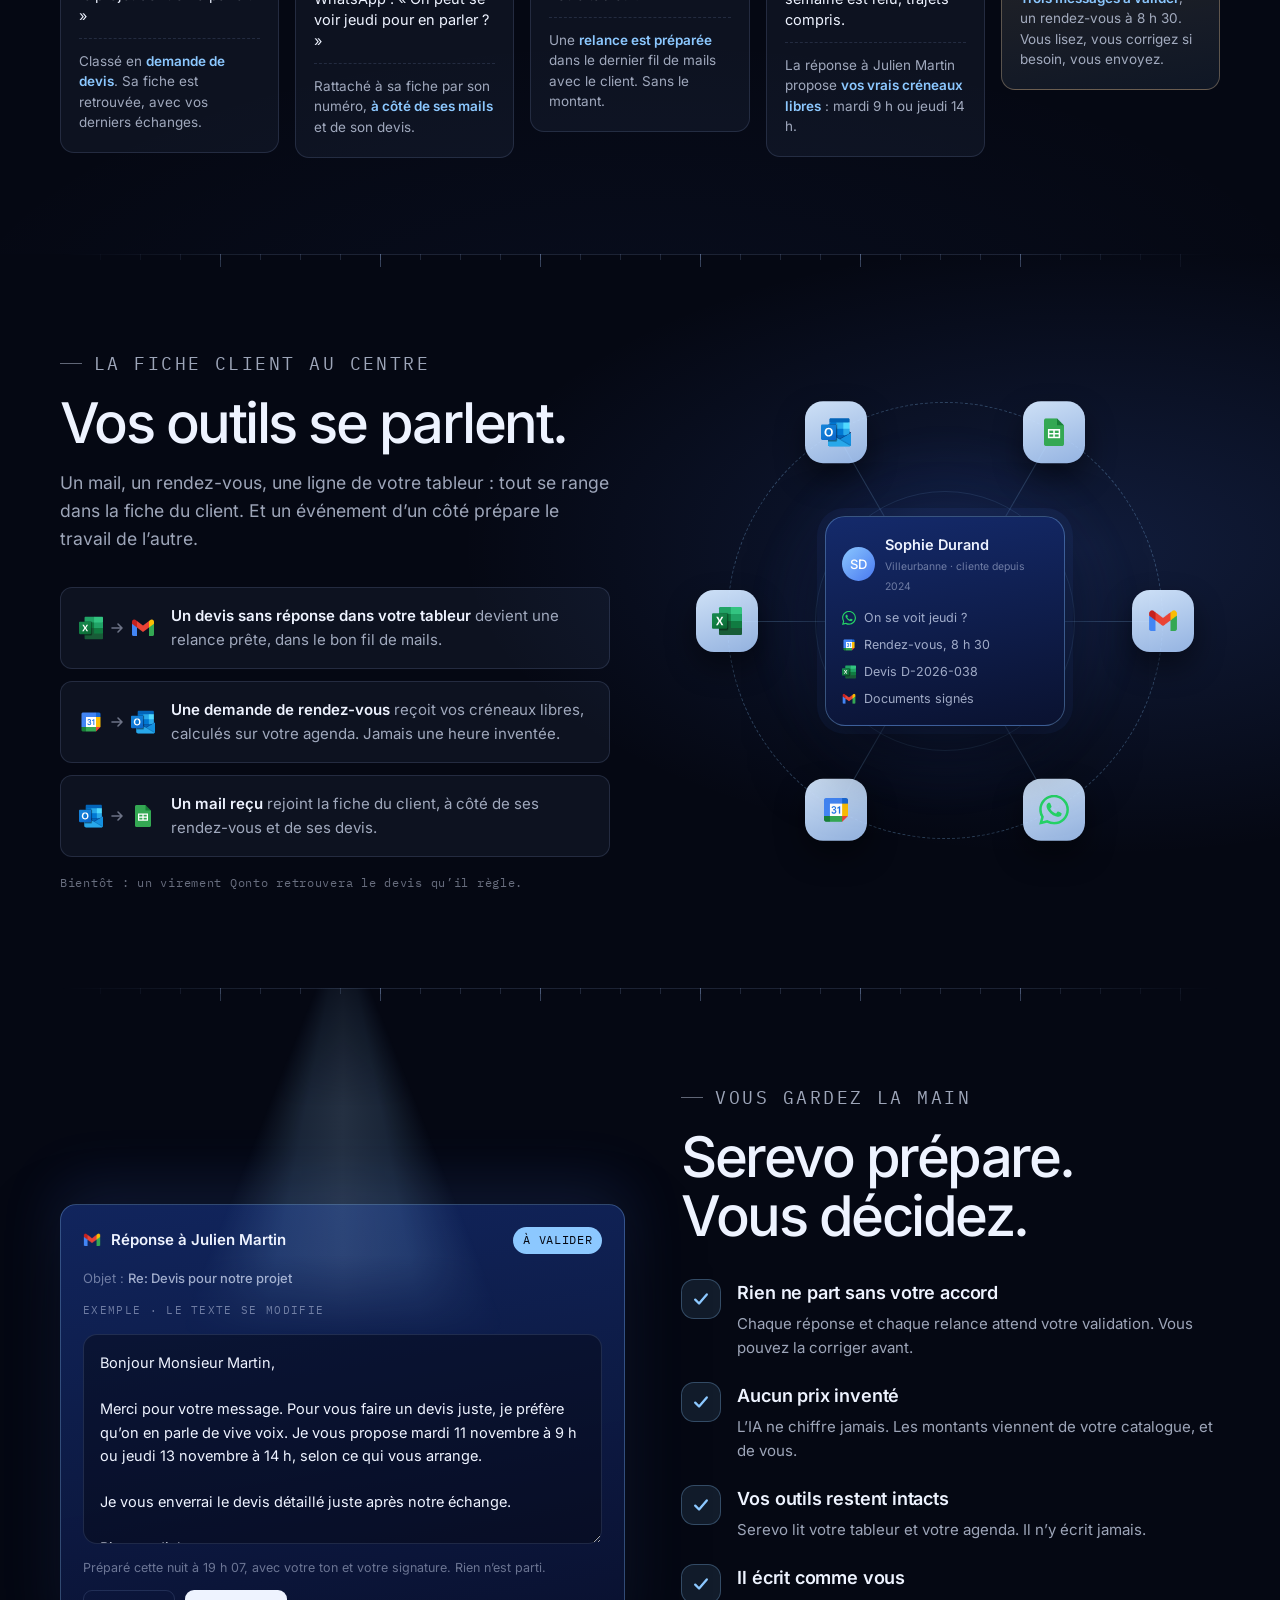
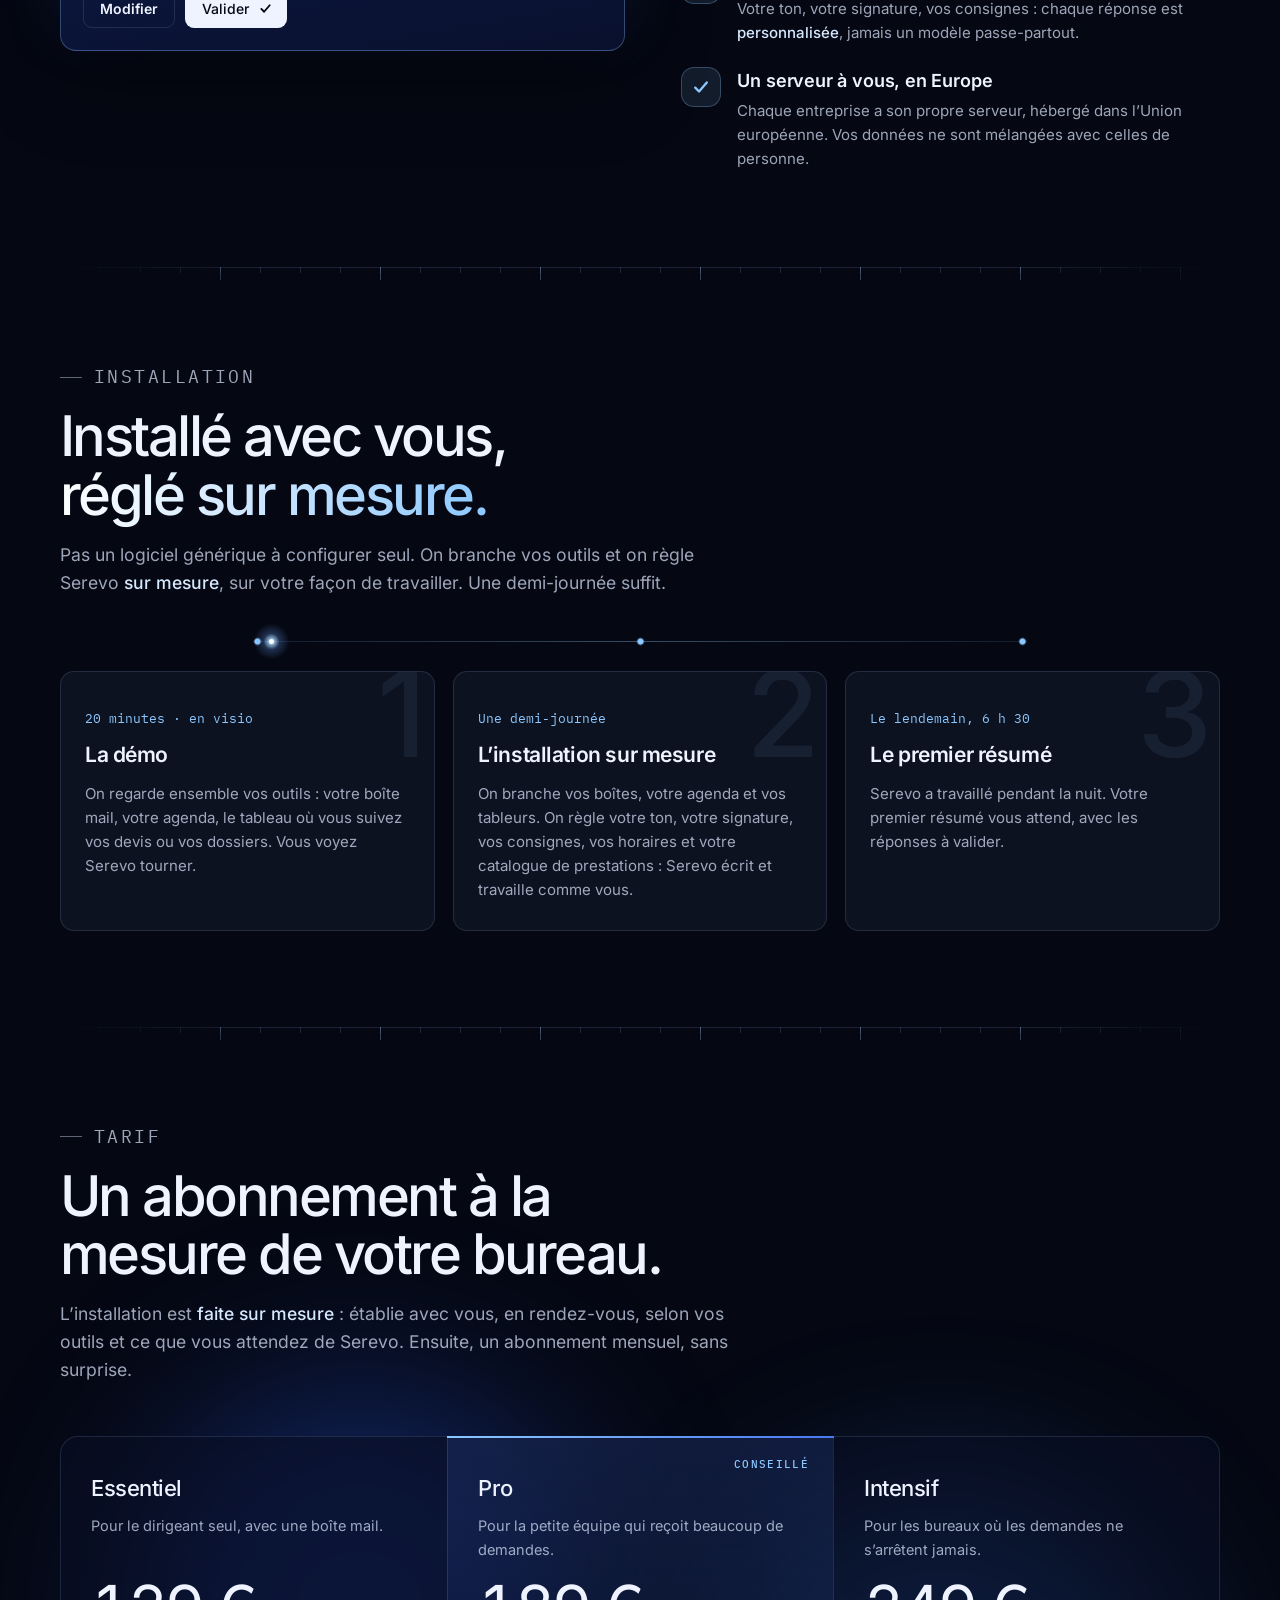
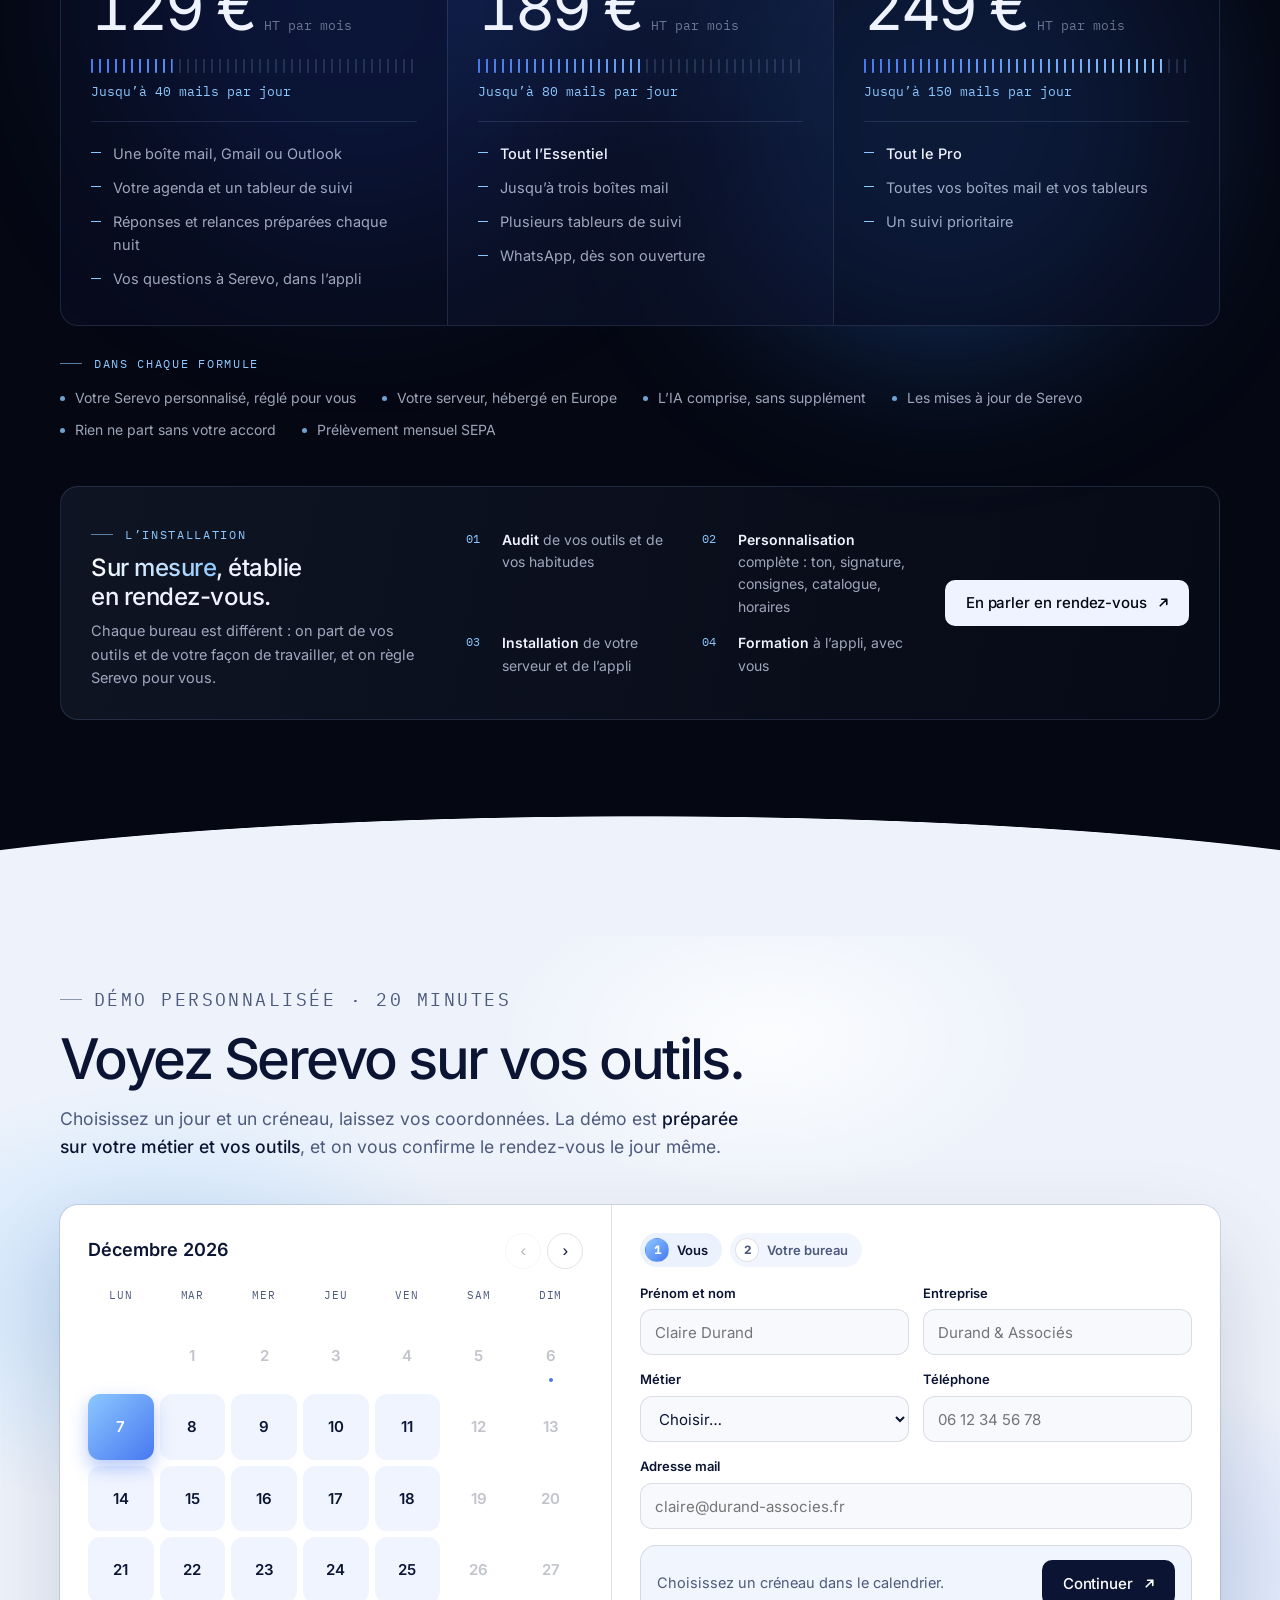
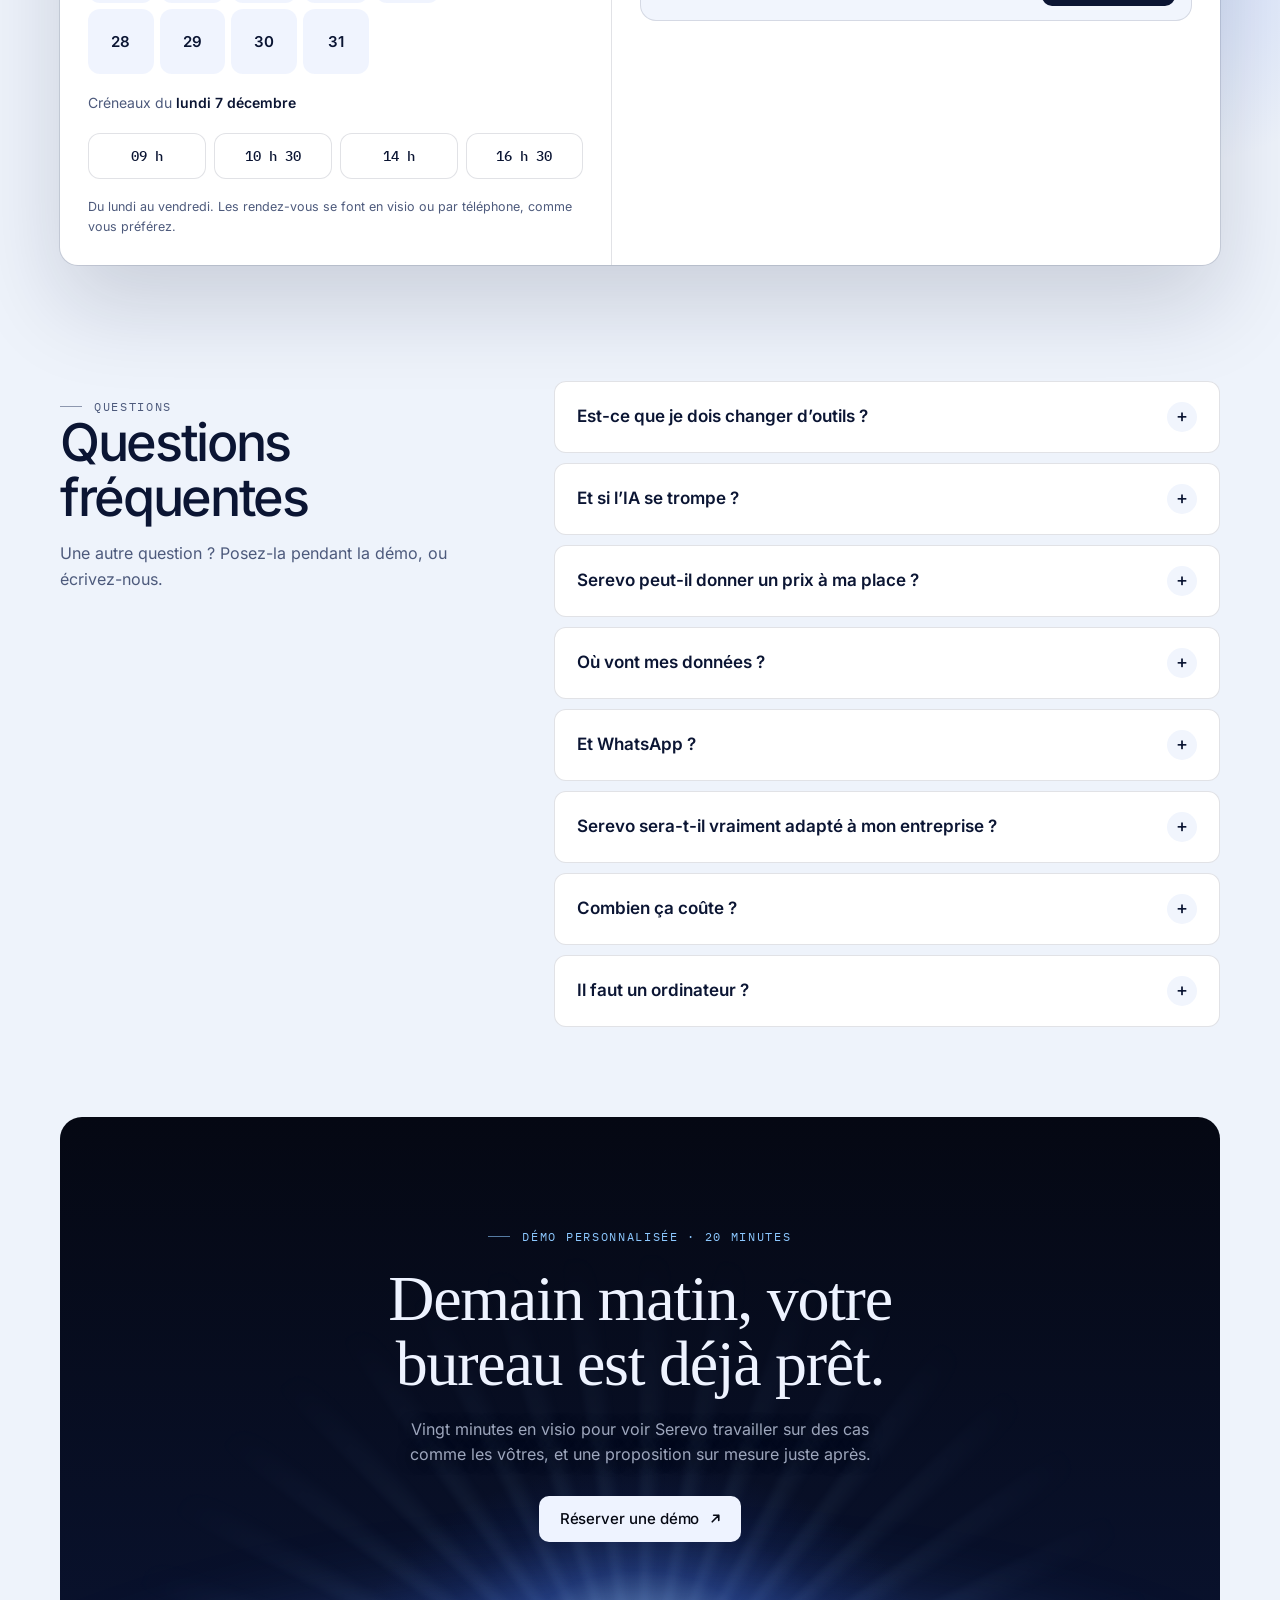
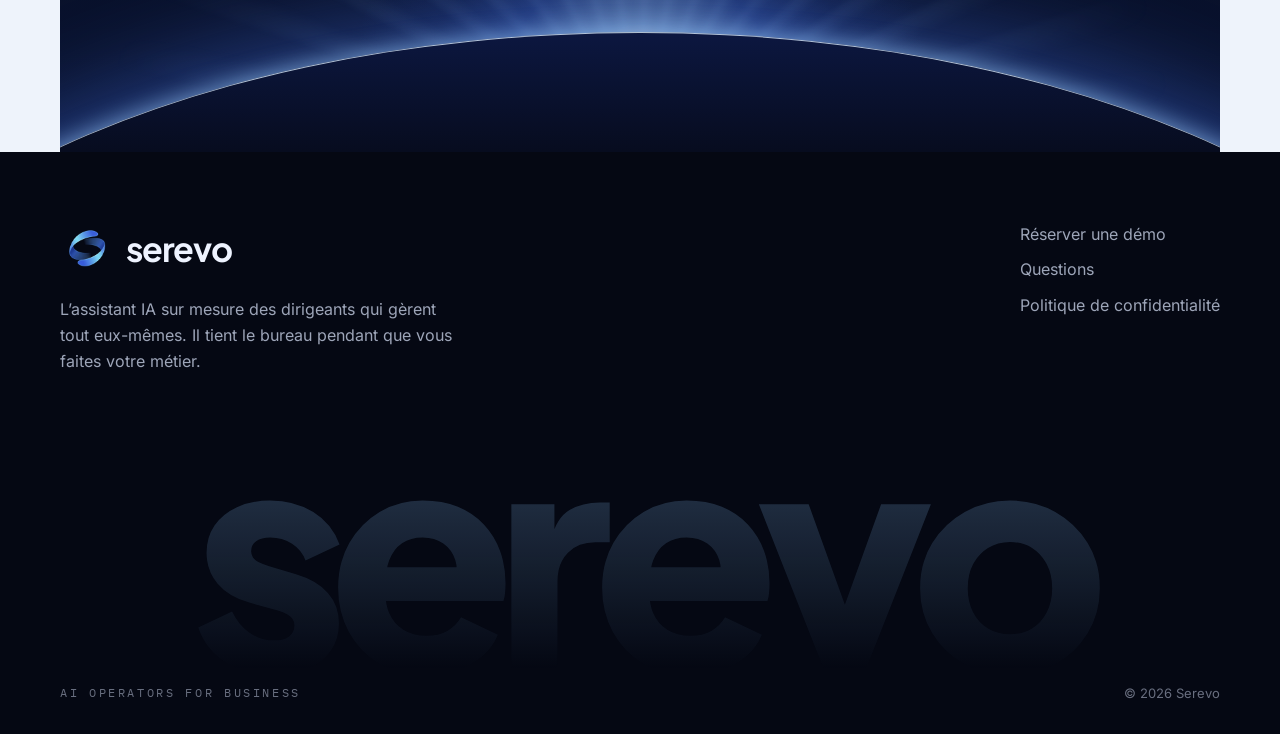
==== commit 0bae432c: "Titres en Newsreader, « sur mesure » et « personnalisé » là où ils comptent Co-Authored-By: Claude O" ====
--- a/index.html
+++ b/index.html
@@ -3,9 +3,9 @@
 <head>
 <meta charset="utf-8">
 <meta name="viewport" content="width=device-width, initial-scale=1, viewport-fit=cover">
-<title>Serevo</title>
+<title>Serevo · L’assistant IA sur mesure des TPE et PME</title>
 <meta name="claude:viewport-fit-sides" content="cover">
-<meta name="description" content="Serevo, l’assistant IA des dirigeants de TPE et PME. Il lit vos mails, votre agenda et vos tableaux de suivi, rattache chaque message au bon client et prépare réponses et relances. Vous validez chaque matin ce qui doit partir.">
+<meta name="description" content="Serevo, l’assistant IA sur mesure des dirigeants de TPE et PME. Il lit vos mails, votre agenda et vos tableaux de suivi, rattache chaque message au bon client et prépare réponses et relances. Vous validez chaque matin ce qui doit partir.">
 <link rel="icon" type="image/png" href="images/symbole-96.png">
 <link rel="canonical" href="https://serevo.fr/">
 <meta name="theme-color" content="#050813">
@@ -13,10 +13,10 @@
 <meta property="og:locale" content="fr_FR">
 <meta property="og:url" content="https://serevo.fr/">
 <meta property="og:title" content="Serevo · Vous faites votre métier. Serevo tient le bureau.">
-<meta property="og:description" content="L’assistant des dirigeants de TPE et PME : il lit vos mails, votre agenda et vos tableaux de suivi, et prépare réponses et relances. Vous validez chaque matin ce qui doit partir.">
+<meta property="og:description" content="L’assistant sur mesure des dirigeants de TPE et PME : il lit vos mails, votre agenda et vos tableaux de suivi, et prépare réponses et relances. Vous validez chaque matin ce qui doit partir.">
 <link rel="preload" href="polices/inter-latin-5.woff2" as="font" type="font/woff2" crossorigin>
 <link rel="preload" href="polices/plus-jakarta-sans-latin-7.woff2" as="font" type="font/woff2" crossorigin>
-<link rel="stylesheet" href="polices/polices.css">
+<link rel="stylesheet" href="polices/polices.css?v=4">
 <style>
 /* Disposition : une nuit qui se lève. Bandes pleine largeur ; le ciel bleu nuit de l'appli en
    haut, l'aube claire en bas, là où l'on prend rendez-vous. Un seul monde visuel, assumé. */
@@ -43,6 +43,9 @@
   --titre: Inter, 'Segoe UI', system-ui, sans-serif;
   /* Le mot « serevo » du logo garde la police de la marque. */
   --marque: 'Plus Jakarta Sans', 'Segoe UI', system-ui, sans-serif;
+  --serif: 'Newsreader', Georgia, 'Times New Roman', serif;
+  --serif-poids: 500;
+  --serif-approche: -0.02em;
   --corps: Inter, 'Segoe UI', system-ui, sans-serif;
   --chiffres: 'IBM Plex Mono', ui-monospace, 'Cascadia Mono', Consolas, monospace;
 
@@ -330,6 +333,7 @@
 }
 
 .ouverture .cadre { position: relative; display: flex; flex-direction: column; align-items: center; text-align: center; }
+.surtitre-ouverture { margin-bottom: 26px; color: var(--glace); text-shadow: 0 1px 12px rgba(6, 9, 20, 0.8); }
 /* Sous les boutons, trois engagements concrets, sans badge. */
 .garanties {
   margin: 28px 0 0;
@@ -354,7 +358,61 @@
   max-width: 15ch;
   color: var(--texte);
 }
+html:not(.titres-inter) .ouverture h1 {
+  font-family: var(--serif);
+  font-weight: var(--serif-poids);
+  font-optical-sizing: auto;
+  font-size: clamp(46px, 7.2vw, 104px);
+  line-height: 0.98;
+  letter-spacing: var(--serif-approche);
+  max-width: min(100%, 12.5em);
+  color: #ffffff;
+  /* Une lueur douce derrière les lettres fines : le titre ressort sur le ciel. */
+  text-shadow: 0 0 34px rgba(140, 200, 255, 0.28), 0 2px 18px rgba(4, 7, 20, 0.55);
+}
+/* La promesse sur sa propre ligne, en italique. */
+html:not(.titres-inter) .ouverture h1 em {
+  display: block;
+  font-style: italic;
+  font-weight: calc(var(--serif-poids) - 100);
+  padding-right: 0.06em;
+  background: linear-gradient(95deg, #ffffff 0%, #eaf4ff 40%, #a9d6ff 100%);
+  -webkit-background-clip: text;
+  background-clip: text;
+  filter: drop-shadow(0 0 22px rgba(140, 200, 255, 0.32));
+}
+/* Le nom de la marque reste dans la police du logo, droit : on doit bien le lire. */
+html:not(.titres-inter) .ouverture h1 .nom {
+  font-family: var(--marque);
+  font-style: normal;
+  font-weight: 600;
+  font-size: 0.84em;
+  letter-spacing: -0.035em;
+  padding-right: 0.04em;
+}
+.souligne { position: relative; display: inline-block; }
+.souligne svg {
+  position: absolute; left: -2%; bottom: -0.1em; width: 104%; height: 0.22em; overflow: visible;
+}
+.souligne path {
+  fill: none; stroke: url(#trait-souligne); stroke-width: 3.2; stroke-linecap: round;
+  stroke-dasharray: 230; stroke-dashoffset: 230;
+  animation: souligner 1.1s cubic-bezier(.65, 0, .35, 1) 1.1s forwards;
+}
+html.titres-inter .souligne svg { display: none; }
+@keyframes souligner { to { stroke-dashoffset: 0; } }
+@media (prefers-reduced-motion: reduce) { .souligne path { animation: none; stroke-dashoffset: 0; } }
 .ouverture h1 em {
+  font-style: normal;
+  background: linear-gradient(95deg, #ffffff 0%, #d9ecff 35%, #8cc8ff 100%);
+  -webkit-background-clip: text;
+  background-clip: text;
+  color: transparent;
+}
+/* « Sur mesure » : ce qui justifie le prix ressort dans le texte, sans crier. */
+.mesure { font-weight: 500; color: var(--glace); }
+.aube .mesure { color: var(--encre); }
+.entete-section h2 em, .installation-devis h3 em {
   font-style: normal;
   background: linear-gradient(95deg, #ffffff 0%, #d9ecff 35%, #8cc8ff 100%);
   -webkit-background-clip: text;
@@ -670,6 +728,15 @@
   margin-inline: auto;
 }
 .manifeste h2 span { color: var(--texte-3); }
+html:not(.titres-inter) .manifeste h2, html:not(.titres-inter) .appel-carte h2 {
+  font-family: var(--serif);
+  font-weight: var(--serif-poids);
+  font-optical-sizing: auto;
+  letter-spacing: var(--serif-approche);
+  line-height: 1.02;
+}
+html:not(.titres-inter) .manifeste h2 { font-size: clamp(38px, 6vw, 80px); }
+html:not(.titres-inter) .manifeste h2 span { font-style: italic; }
 
 /* ------------------------------------------------------------------ détails communs */
 /* Le bord d'une carte s'éclaire là où passe la souris. */
@@ -1728,12 +1795,13 @@
     </div>
     <div class="horizon" aria-hidden="true"></div>
     <div class="cadre">
-      <h1>Vous faites votre métier. <em>Serevo tient le bureau.</em></h1>
+      <p class="surtitre surtitre-ouverture">Assistant IA sur mesure · TPE et PME</p>
+      <h1>Vous faites votre métier. <em><span class="nom">Serevo</span> tient le <span class="souligne">bureau<svg viewBox="0 0 200 18" preserveAspectRatio="none" aria-hidden="true"><defs><linearGradient id="trait-souligne" x1="0" x2="1"><stop offset="0" stop-color="#d9ecff"/><stop offset="1" stop-color="#4878f0"/></linearGradient></defs><path d="M4 13 C 55 3, 140 2, 196 9"/></svg></span>.</em></h1>
       <p class="chapeau">
-        L’assistant des dirigeants de TPE et PME. Serevo lit vos mails, votre agenda et vos
-        tableaux de suivi. Il range chaque message dans
-        la fiche du bon client et prépare les réponses et les relances. Le matin, vous validez en
-        deux minutes ce qui doit partir.
+        L’assistant des dirigeants de TPE et PME, <strong class="mesure">installé et réglé sur mesure</strong>
+        pour votre entreprise. Serevo lit vos mails, votre agenda et vos tableaux de suivi, range
+        chaque message dans la fiche du bon client et prépare les réponses et les relances,
+        <strong class="mesure">avec vos mots</strong>. Le matin, vous validez en deux minutes ce qui doit partir.
       </p>
       <div class="appels">
         <a class="bouton plein" href="#rendez-vous">
@@ -1746,9 +1814,9 @@
         </a>
       </div>
       <ul class="garanties">
+        <li>Réglé sur mesure, installé avec vous</li>
         <li>Hébergé en Europe</li>
         <li>Rien ne part sans votre accord</li>
-        <li>Installé en une demi-journée</li>
       </ul>
 
       <div class="ecran" id="ecran" role="img" aria-label="L'écran d'accueil de l'appli Serevo : le rond au centre, et le résumé de la nuit">
@@ -1836,7 +1904,7 @@
       <div class="entete-section">
         <p class="surtitre">Pour qui</p>
         <h2 id="titre-pour-qui">Pour ceux qui gèrent tout eux-mêmes.</h2>
-        <p>Le métier change, le bureau reste le même : des demandes à trier, des clients à rappeler, des rendez-vous à caler. Serevo se règle sur votre façon de travailler.</p>
+        <p>Le métier change, le bureau reste le même : des demandes à trier, des clients à rappeler, des rendez-vous à caler. Chaque Serevo est <strong class="mesure">réglé sur mesure</strong> : votre métier, vos mots, vos horaires, vos tarifs.</p>
       </div>
       <div class="metiers">
         <article class="metier">
@@ -1871,7 +1939,8 @@
         <h2 id="titre-nuit">Une nuit avec Serevo.</h2>
         <p>
           Les demandes arrivent le soir, quand votre journée se termine. Serevo les lit au fil de
-          la nuit, les relie à ce qu’il sait déjà de chaque client, et prépare le travail du matin.
+          la nuit, les relie à ce qu’il sait déjà de chaque client, et prépare le travail du matin,
+          <strong class="mesure">réglé sur votre façon de faire</strong>.
         </p>
       </div>
 
@@ -1986,7 +2055,7 @@
 Claire Durand
 Durand & Associés</textarea>
         <div class="brouillon-pied">
-          <small id="aide-brouillon">Préparé cette nuit à 19 h 07. Rien n’est parti.</small>
+          <small id="aide-brouillon">Préparé cette nuit à 19 h 07, avec votre ton et votre signature. Rien n’est parti.</small>
           <div>
             <button type="button" class="bouton-lien" id="modifier-brouillon">Modifier</button>
             <button type="button" class="bouton plein petit" id="valider-brouillon">
@@ -2017,6 +2086,10 @@
           </div>
           <div class="regle">
             <span class="coche" aria-hidden="true"><svg width="18" height="18" viewBox="0 0 14 14" fill="none"><path d="M2.5 7.5 5.5 10.5 11.5 3.5" stroke="currentColor" stroke-width="1.8" stroke-linecap="round" stroke-linejoin="round"/></svg></span>
+            <div><h3>Il écrit comme vous</h3><p>Votre ton, votre signature, vos consignes : chaque réponse est <strong class="mesure">personnalisée</strong>, jamais un modèle passe-partout.</p></div>
+          </div>
+          <div class="regle">
+            <span class="coche" aria-hidden="true"><svg width="18" height="18" viewBox="0 0 14 14" fill="none"><path d="M2.5 7.5 5.5 10.5 11.5 3.5" stroke="currentColor" stroke-width="1.8" stroke-linecap="round" stroke-linejoin="round"/></svg></span>
             <div><h3>Un serveur à vous, en Europe</h3><p>Chaque entreprise a son propre serveur, hébergé dans l’Union européenne. Vos données ne sont mélangées avec celles de personne.</p></div>
           </div>
         </div>
@@ -2028,8 +2101,8 @@
     <div class="cadre">
       <div class="entete-section">
         <p class="surtitre">Installation</p>
-        <h2 id="titre-installation">Installé avec vous, en une demi-journée.</h2>
-        <p>Pas de formation à suivre. On branche vos outils et on règle Serevo sur votre façon de travailler.</p>
+        <h2 id="titre-installation">Installé avec vous, <em>réglé sur mesure.</em></h2>
+        <p>Pas un logiciel générique à configurer seul. On branche vos outils et on règle Serevo <strong class="mesure">sur mesure</strong>, sur votre façon de travailler. Une demi-journée suffit.</p>
       </div>
       <div class="etapes">
         <article class="etape">
@@ -2039,8 +2112,8 @@
         </article>
         <article class="etape">
           <p class="duree">Une demi-journée</p>
-          <h3>L’installation</h3>
-          <p>On branche vos boîtes, votre agenda et vos tableurs. On règle votre ton, votre signature, vos horaires et votre catalogue de prestations.</p>
+          <h3>L’installation sur mesure</h3>
+          <p>On branche vos boîtes, votre agenda et vos tableurs. On règle votre ton, votre signature, vos consignes, vos horaires et votre catalogue de prestations : Serevo écrit et travaille comme vous.</p>
         </article>
         <article class="etape">
           <p class="duree">Le lendemain, 6 h 30</p>
@@ -2056,7 +2129,7 @@
       <div class="entete-section">
         <p class="surtitre">Tarif</p>
         <h2 id="titre-tarif">Un abonnement à la mesure de votre bureau.</h2>
-        <p>L’installation est établie avec vous, en rendez-vous, selon vos outils et ce que vous attendez de Serevo. Ensuite, un abonnement mensuel, sans surprise.</p>
+        <p>L’installation est <strong class="mesure">faite sur mesure</strong> : établie avec vous, en rendez-vous, selon vos outils et ce que vous attendez de Serevo. Ensuite, un abonnement mensuel, sans surprise.</p>
       </div>
 
       <div class="formules">
@@ -2104,6 +2177,7 @@
       <div class="inclus">
         <p class="surtitre">Dans chaque formule</p>
         <ul>
+          <li>Votre Serevo personnalisé, réglé pour vous</li>
           <li>Votre serveur, hébergé en Europe</li>
           <li>L’IA comprise, sans supplément</li>
           <li>Les mises à jour de Serevo</li>
@@ -2115,12 +2189,12 @@
       <div class="installation-devis">
         <div>
           <p class="surtitre">L’installation</p>
-          <h3>Sur devis, établie en rendez-vous.</h3>
-          <p>Chaque bureau est différent : on part de vos outils et de votre façon de travailler.</p>
+          <h3><em>Sur mesure</em>, établie en rendez-vous.</h3>
+          <p>Chaque bureau est différent : on part de vos outils et de votre façon de travailler, et on règle Serevo pour vous.</p>
         </div>
         <ol class="installation-etapes">
           <li><span><b>Audit</b> de vos outils et de vos habitudes</span></li>
-          <li><span><b>Personnalisation</b> : ton, signature, catalogue</span></li>
+          <li><span><b>Personnalisation</b> complète : ton, signature, consignes, catalogue, horaires</span></li>
           <li><span><b>Installation</b> de votre serveur et de l’appli</span></li>
           <li><span><b>Formation</b> à l’appli, avec vous</span></li>
         </ol>
@@ -2132,9 +2206,9 @@
   <section class="aube" id="rendez-vous" aria-labelledby="titre-rdv">
     <div class="cadre">
       <div class="entete-section">
-        <p class="surtitre">Démo de 20 minutes</p>
+        <p class="surtitre">Démo personnalisée · 20 minutes</p>
         <h2 id="titre-rdv">Voyez Serevo sur vos outils.</h2>
-        <p>Choisissez un jour et un créneau, laissez vos coordonnées. On vous confirme le rendez-vous le jour même.</p>
+        <p>Choisissez un jour et un créneau, laissez vos coordonnées. La démo est <strong class="mesure">préparée sur votre métier et vos outils</strong>, et on vous confirme le rendez-vous le jour même.</p>
       </div>
 
       <div class="reservation">
@@ -2291,8 +2365,12 @@
           <p>La lecture de WhatsApp Business arrive bientôt : vos messages clients rejoindront leurs fiches, à côté des mails. Serevo ne répondra jamais à votre place sur WhatsApp : vous gardez la main sur votre téléphone.</p>
         </details>
         <details>
+          <summary>Serevo sera-t-il vraiment adapté à mon entreprise ?</summary>
+          <p>Oui, c’est le principe : chaque installation est faite sur mesure. On règle avec vous le ton de vos réponses, votre signature, vos consignes, vos horaires de rendez-vous, votre catalogue de prestations et les écrans que vous voulez voir. Et votre Serevo tourne sur votre propre serveur, rien qu’à vous.</p>
+        </details>
+        <details>
           <summary>Combien ça coûte ?</summary>
-          <p>Trois abonnements : Essentiel à 129 €, Pro à 189 € et Intensif à 249 € HT par mois, selon le volume de demandes et le nombre de boîtes à brancher. L’installation est établie sur devis, en rendez-vous, selon vos outils. L’IA, l’hébergement de votre serveur et les mises à jour sont compris dans l’abonnement.</p>
+          <p>Trois abonnements : Essentiel à 129 €, Pro à 189 € et Intensif à 249 € HT par mois, selon le volume de demandes et le nombre de boîtes à brancher. L’installation, faite sur mesure, est établie sur devis en rendez-vous, selon vos outils. L’IA, l’hébergement de votre serveur et les mises à jour sont compris dans l’abonnement.</p>
         </details>
         <details>
           <summary>Il faut un ordinateur ?</summary>
@@ -2304,9 +2382,9 @@
   <section class="appel-final" aria-labelledby="titre-appel">
     <div class="cadre">
       <div class="appel-carte">
-        <p class="surtitre">Démo de 20 minutes</p>
+        <p class="surtitre">Démo personnalisée · 20 minutes</p>
         <h2 id="titre-appel">Demain matin, votre bureau est déjà prêt.</h2>
-        <p>Vingt minutes en visio pour voir Serevo travailler sur des cas comme les vôtres, et un prix écrit juste après.</p>
+        <p>Vingt minutes en visio pour voir Serevo travailler sur des cas comme les vôtres, et une proposition sur mesure juste après.</p>
         <a class="bouton plein" href="#rendez-vous">
           <span>Réserver une démo</span>
           <span class="fleche" aria-hidden="true"><svg width="15" height="15" viewBox="0 0 14 14" fill="none"><path d="M3.5 10.5 10.5 3.5M5 3.5h5.5V9" stroke="currentColor" stroke-width="1.8" stroke-linecap="round" stroke-linejoin="round"/></svg></span>
@@ -2321,7 +2399,7 @@
     <div class="pied-haut">
       <div>
         <a class="marque" href="#haut"><img src="images/symbole-160.png" alt="" width="54" height="53"><span>serevo</span></a>
-        <p>L’assistant IA des dirigeants qui gèrent tout eux-mêmes. Il tient le bureau pendant que vous faites votre métier.</p>
+        <p>L’assistant IA sur mesure des dirigeants qui gèrent tout eux-mêmes. Il tient le bureau pendant que vous faites votre métier.</p>
       </div>
       <div class="pied-liens">
         <a href="#rendez-vous">Réserver une démo</a>
@@ -2465,6 +2543,8 @@
   };
   // Deux formes à comparer : l'éclipse (par défaut) et les rubans de soie (?fond=soie).
   const forme = new URLSearchParams(window.location.search).get('fond') === 'soie' ? 'ruban' : 'eclipse';
+  // Comparaison : ?titre=inter remet les titres en Inter.
+  document.documentElement.classList.toggle('titres-inter', new URLSearchParams(window.location.search).get('titre') === 'inter');
   ciel.classList.toggle('eclipse', forme === 'eclipse');
   const CALQUES = {
     matiere: { couche: 'matiere', variante: 0 },
@@ -3005,7 +3085,7 @@
     valider.querySelector('span').textContent = valide ? 'Annuler' : 'Valider';
     aide.textContent = valide
       ? 'Validé. Dans Serevo, la réponse partirait maintenant, dans le fil de M. Martin.'
-      : 'Préparé cette nuit à 19 h 07. Rien n’est parti.';
+      : 'Préparé cette nuit à 19 h 07, avec votre ton et votre signature. Rien n’est parti.';
   });
 })();
 </script>
--- a/polices/polices.css
+++ b/polices/polices.css
@@ -161,3 +161,41 @@
   src: url(plus-jakarta-sans-latin-7.woff2) format('woff2');
   unicode-range: U+0000-00FF, U+0131, U+0152-0153, U+02BB-02BC, U+02C6, U+02DA, U+02DC, U+0304, U+0308, U+0329, U+2000-206F, U+20AC, U+2122, U+2191, U+2193, U+2212, U+2215, U+FEFF, U+FFFD;
 }
+
+/* Newsreader : les grandes phrases (titre, manifeste, appel final). */
+/* Newsreader italic latin-ext */
+@font-face {
+  font-family: 'Newsreader';
+  font-style: italic;
+  font-weight: 300 700;
+  font-display: swap;
+  src: url(newsreader-italic-latin-ext.woff2) format('woff2');
+  unicode-range: U+0100-02BA, U+02BD-02C5, U+02C7-02CC, U+02CE-02D7, U+02DD-02FF, U+0304, U+0308, U+0329, U+1D00-1DBF, U+1E00-1E9F, U+1EF2-1EFF, U+2020, U+20A0-20AB, U+20AD-20C4, U+2113, U+2C60-2C7F, U+A720-A7FF;
+}
+/* Newsreader italic latin */
+@font-face {
+  font-family: 'Newsreader';
+  font-style: italic;
+  font-weight: 300 700;
+  font-display: swap;
+  src: url(newsreader-italic-latin.woff2) format('woff2');
+  unicode-range: U+0000-00FF, U+0131, U+0152-0153, U+02BB-02BC, U+02C6, U+02DA, U+02DC, U+0304, U+0308, U+0329, U+2000-206F, U+20AC, U+2122, U+2191, U+2193, U+2212, U+2215, U+FEFF, U+FFFD;
+}
+/* Newsreader normal latin-ext */
+@font-face {
+  font-family: 'Newsreader';
+  font-style: normal;
+  font-weight: 300 700;
+  font-display: swap;
+  src: url(newsreader-latin-ext.woff2) format('woff2');
+  unicode-range: U+0100-02BA, U+02BD-02C5, U+02C7-02CC, U+02CE-02D7, U+02DD-02FF, U+0304, U+0308, U+0329, U+1D00-1DBF, U+1E00-1E9F, U+1EF2-1EFF, U+2020, U+20A0-20AB, U+20AD-20C4, U+2113, U+2C60-2C7F, U+A720-A7FF;
+}
+/* Newsreader normal latin */
+@font-face {
+  font-family: 'Newsreader';
+  font-style: normal;
+  font-weight: 300 700;
+  font-display: swap;
+  src: url(newsreader-latin.woff2) format('woff2');
+  unicode-range: U+0000-00FF, U+0131, U+0152-0153, U+02BB-02BC, U+02C6, U+02DA, U+02DC, U+0304, U+0308, U+0329, U+2000-206F, U+20AC, U+2122, U+2191, U+2193, U+2212, U+2215, U+FEFF, U+FFFD;
+}
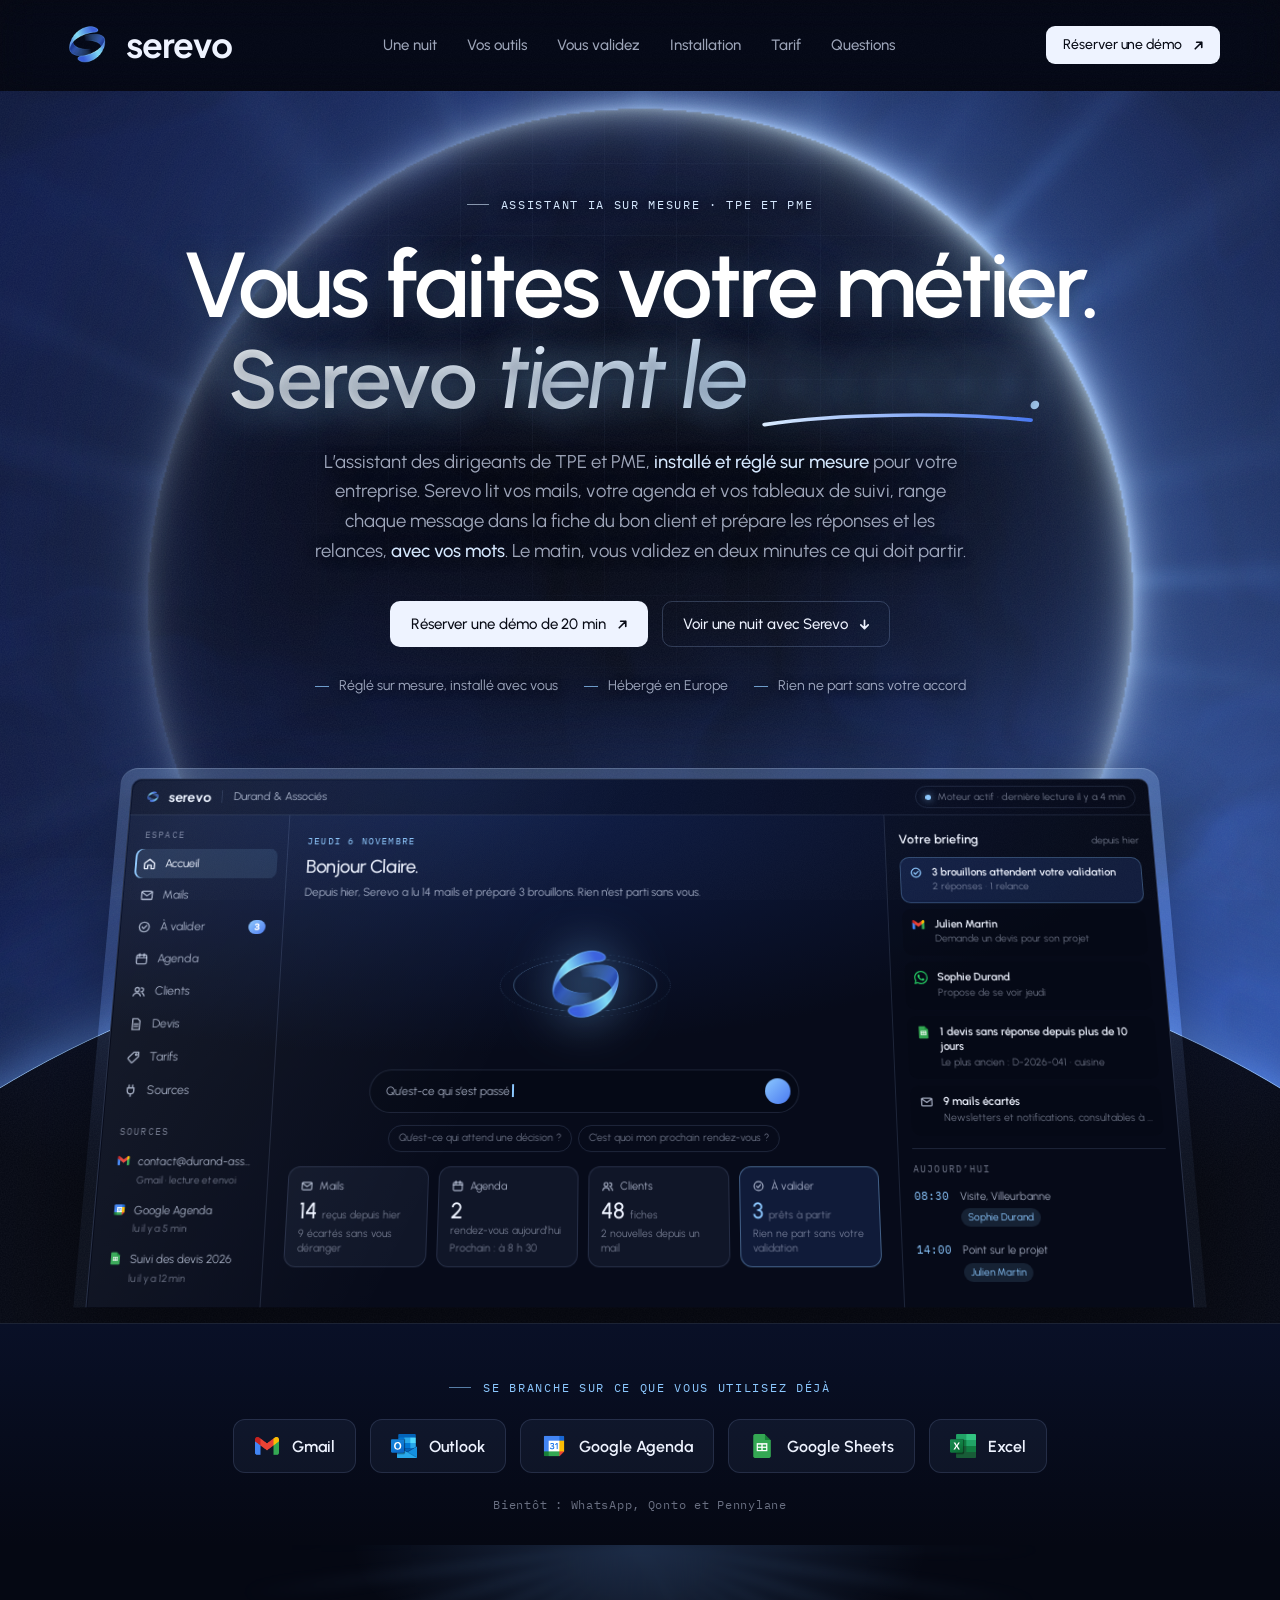
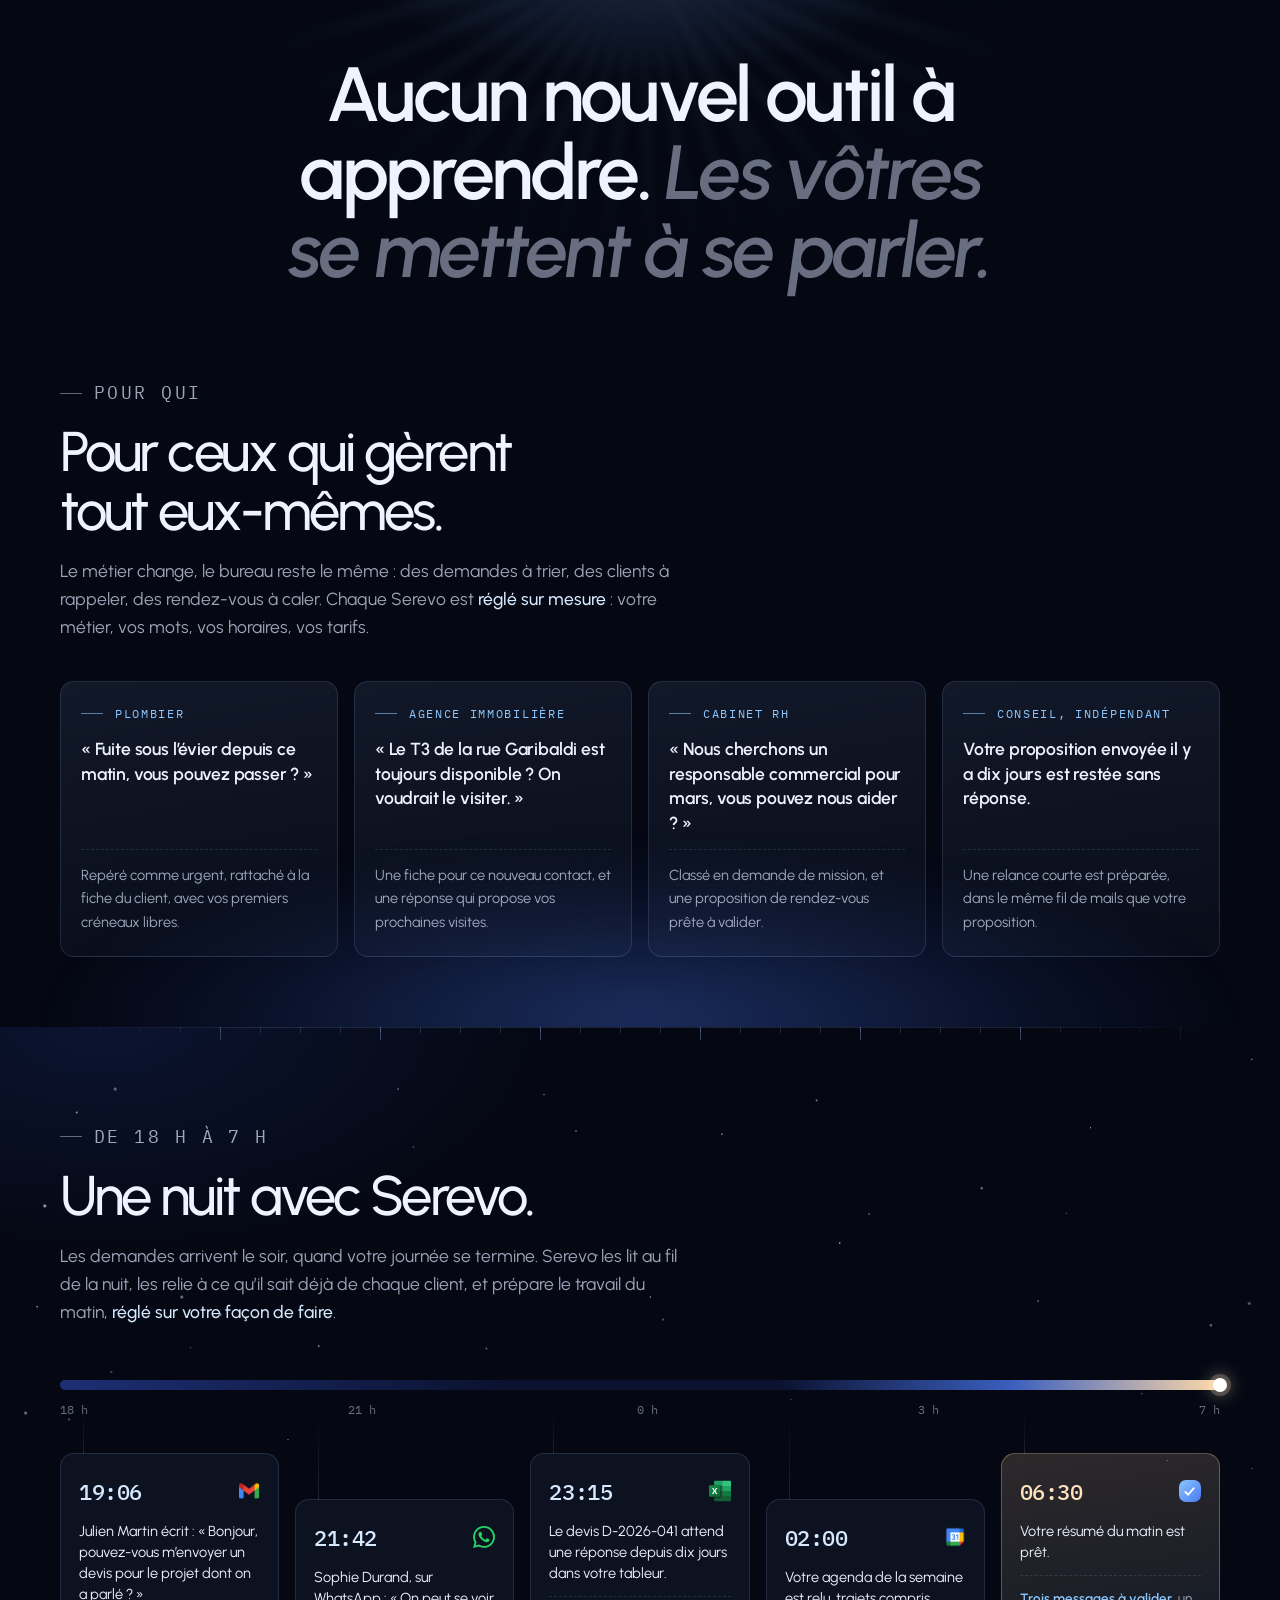
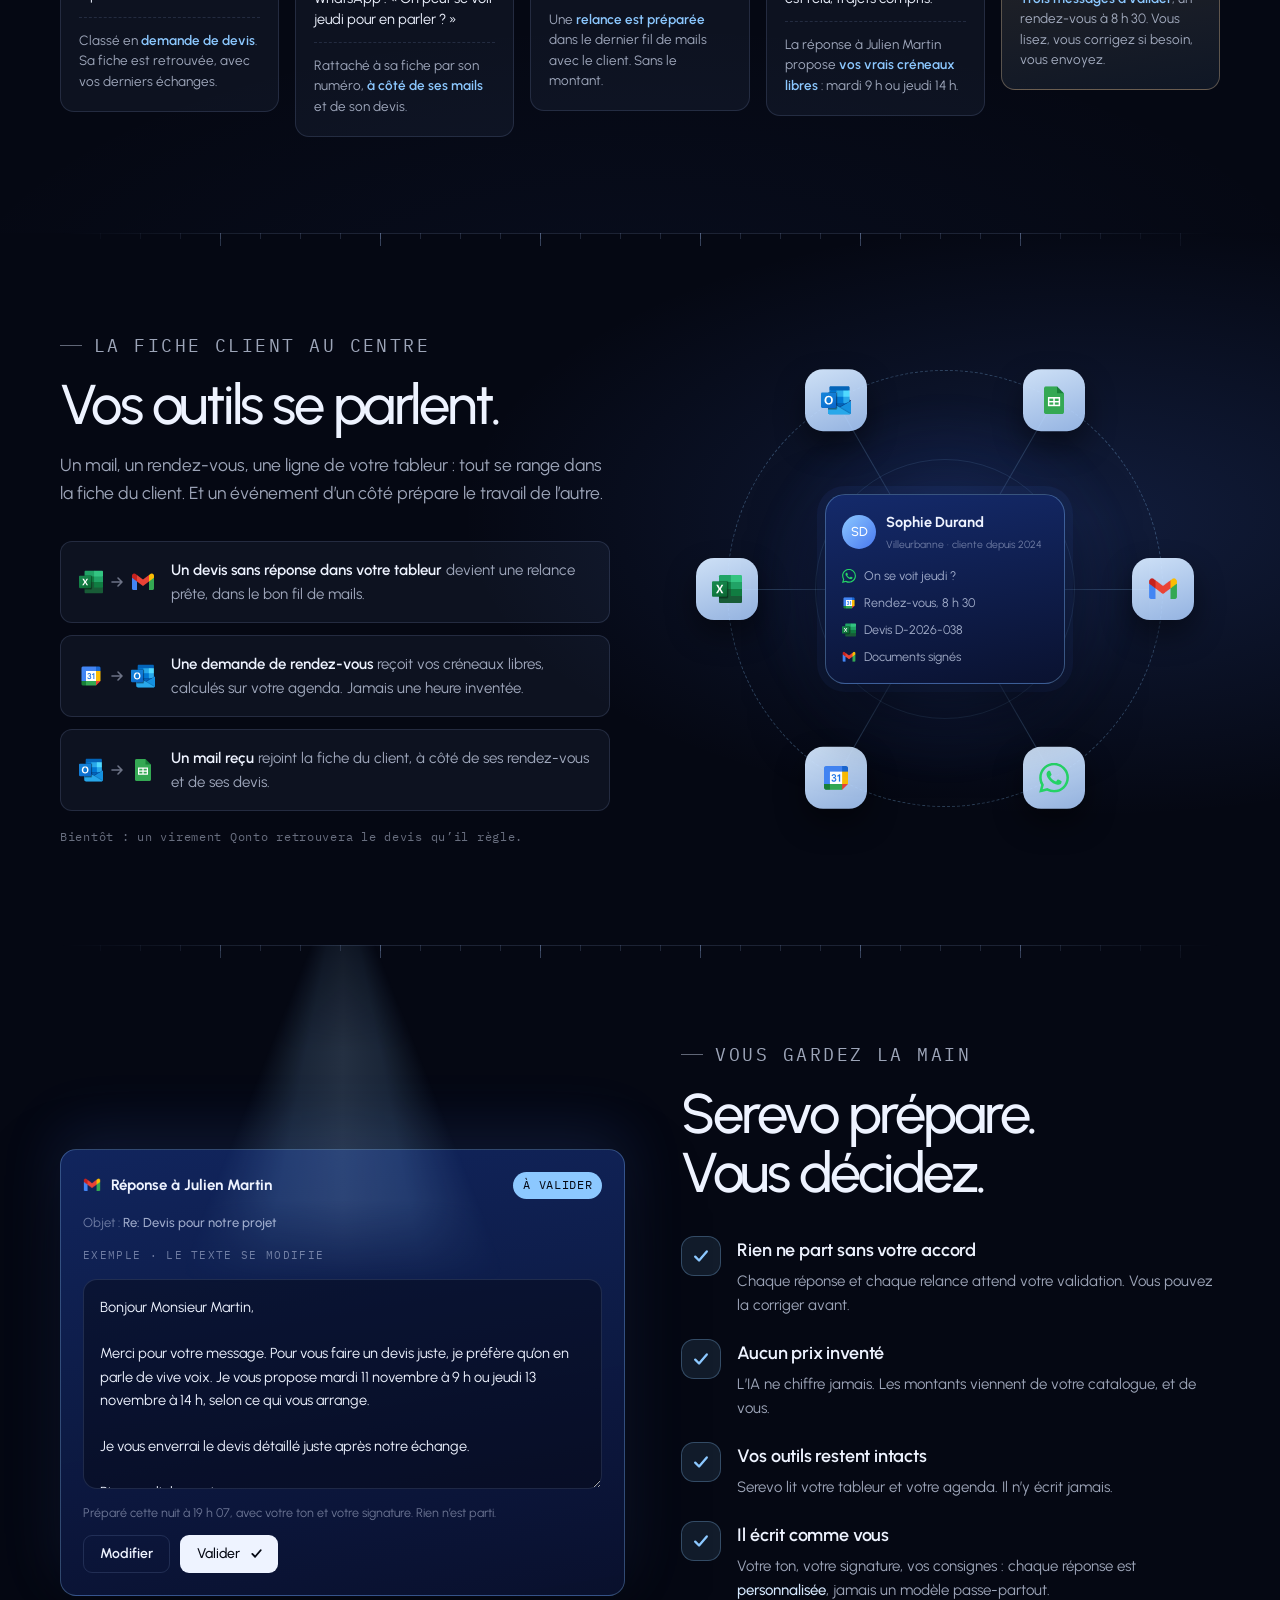
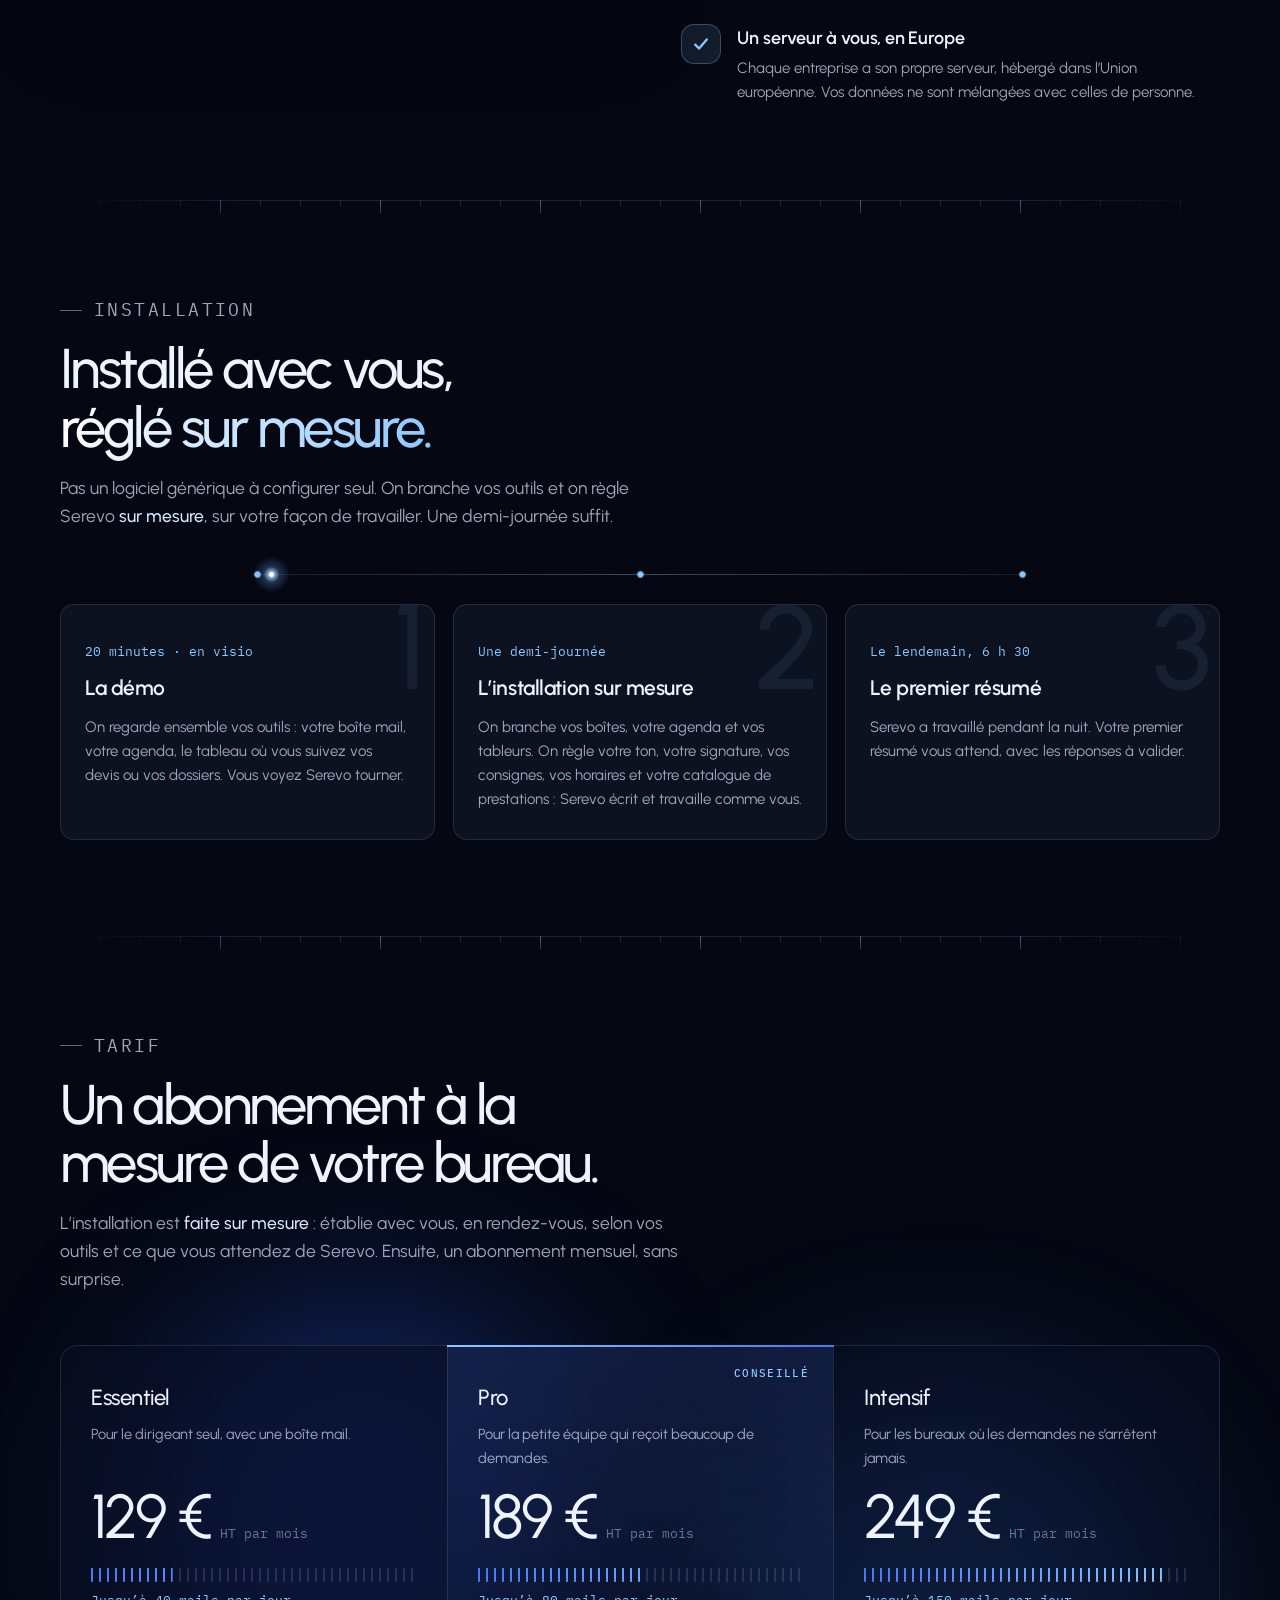
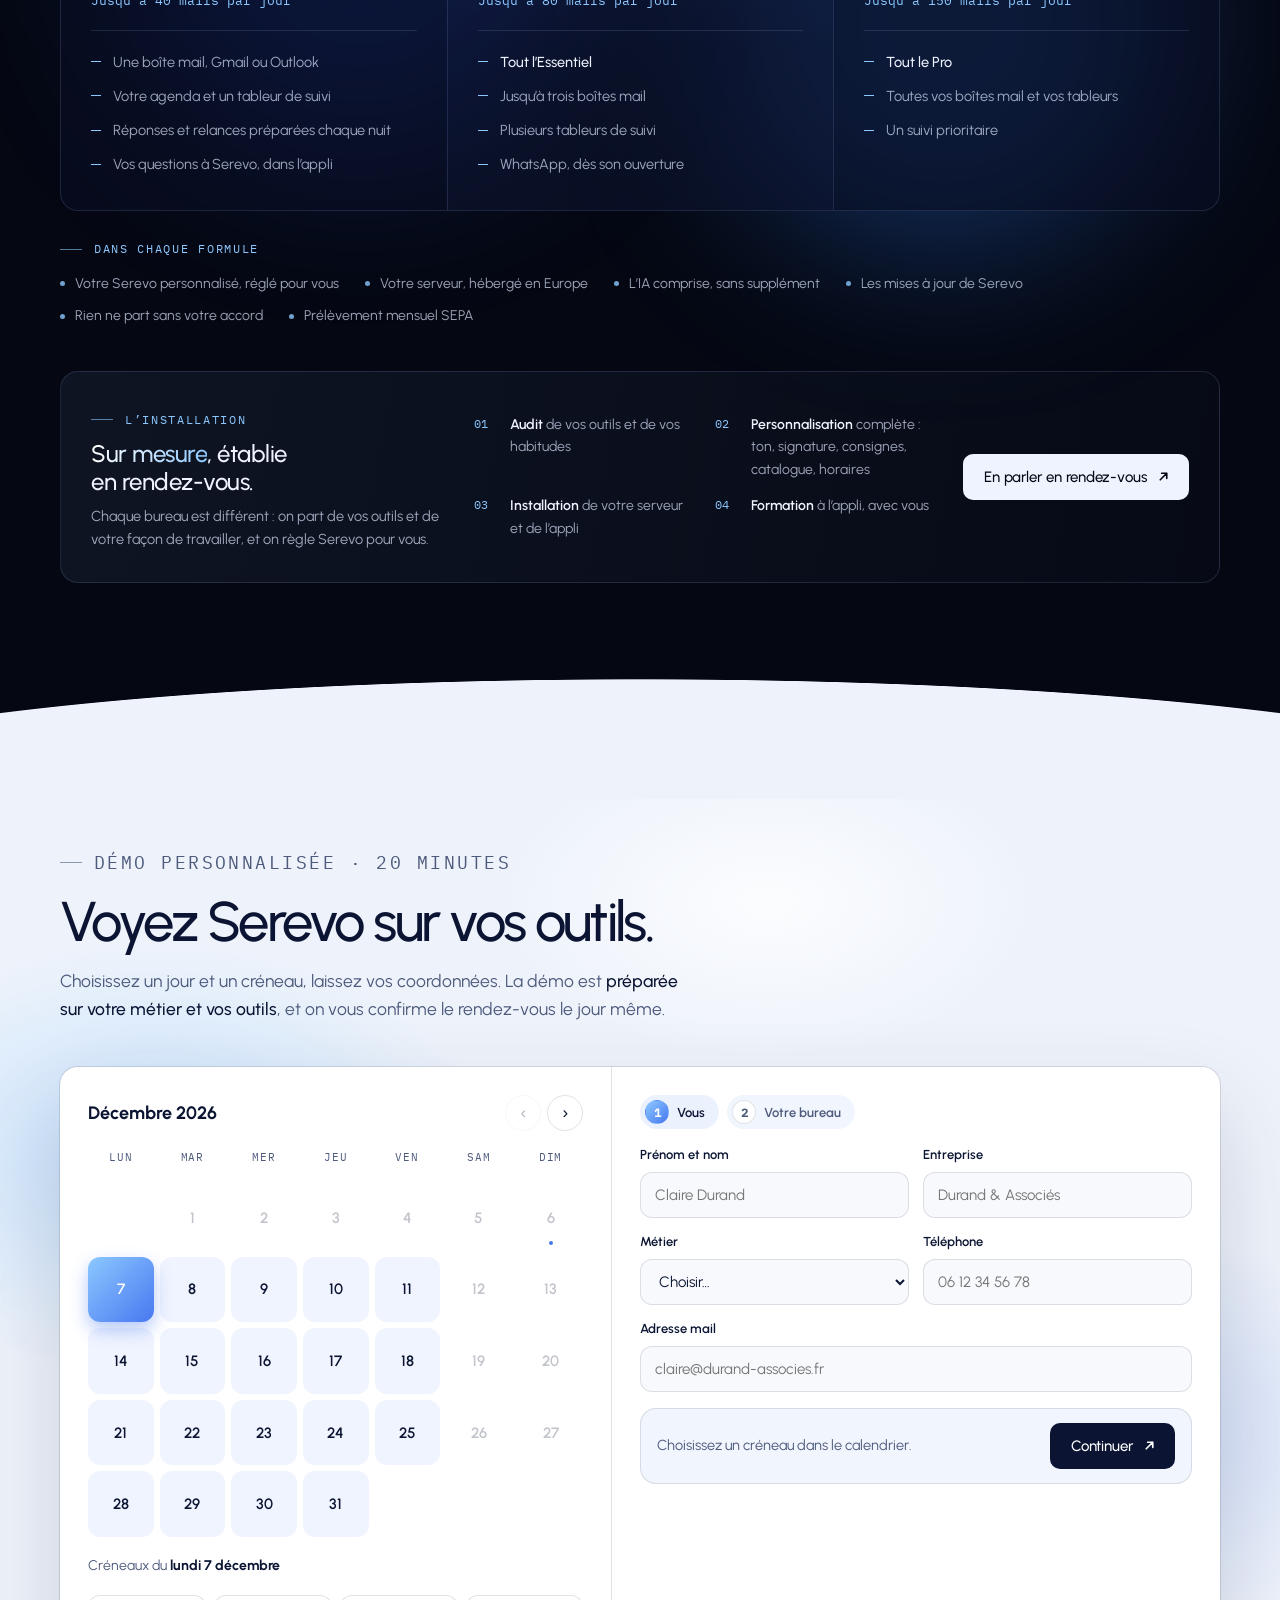
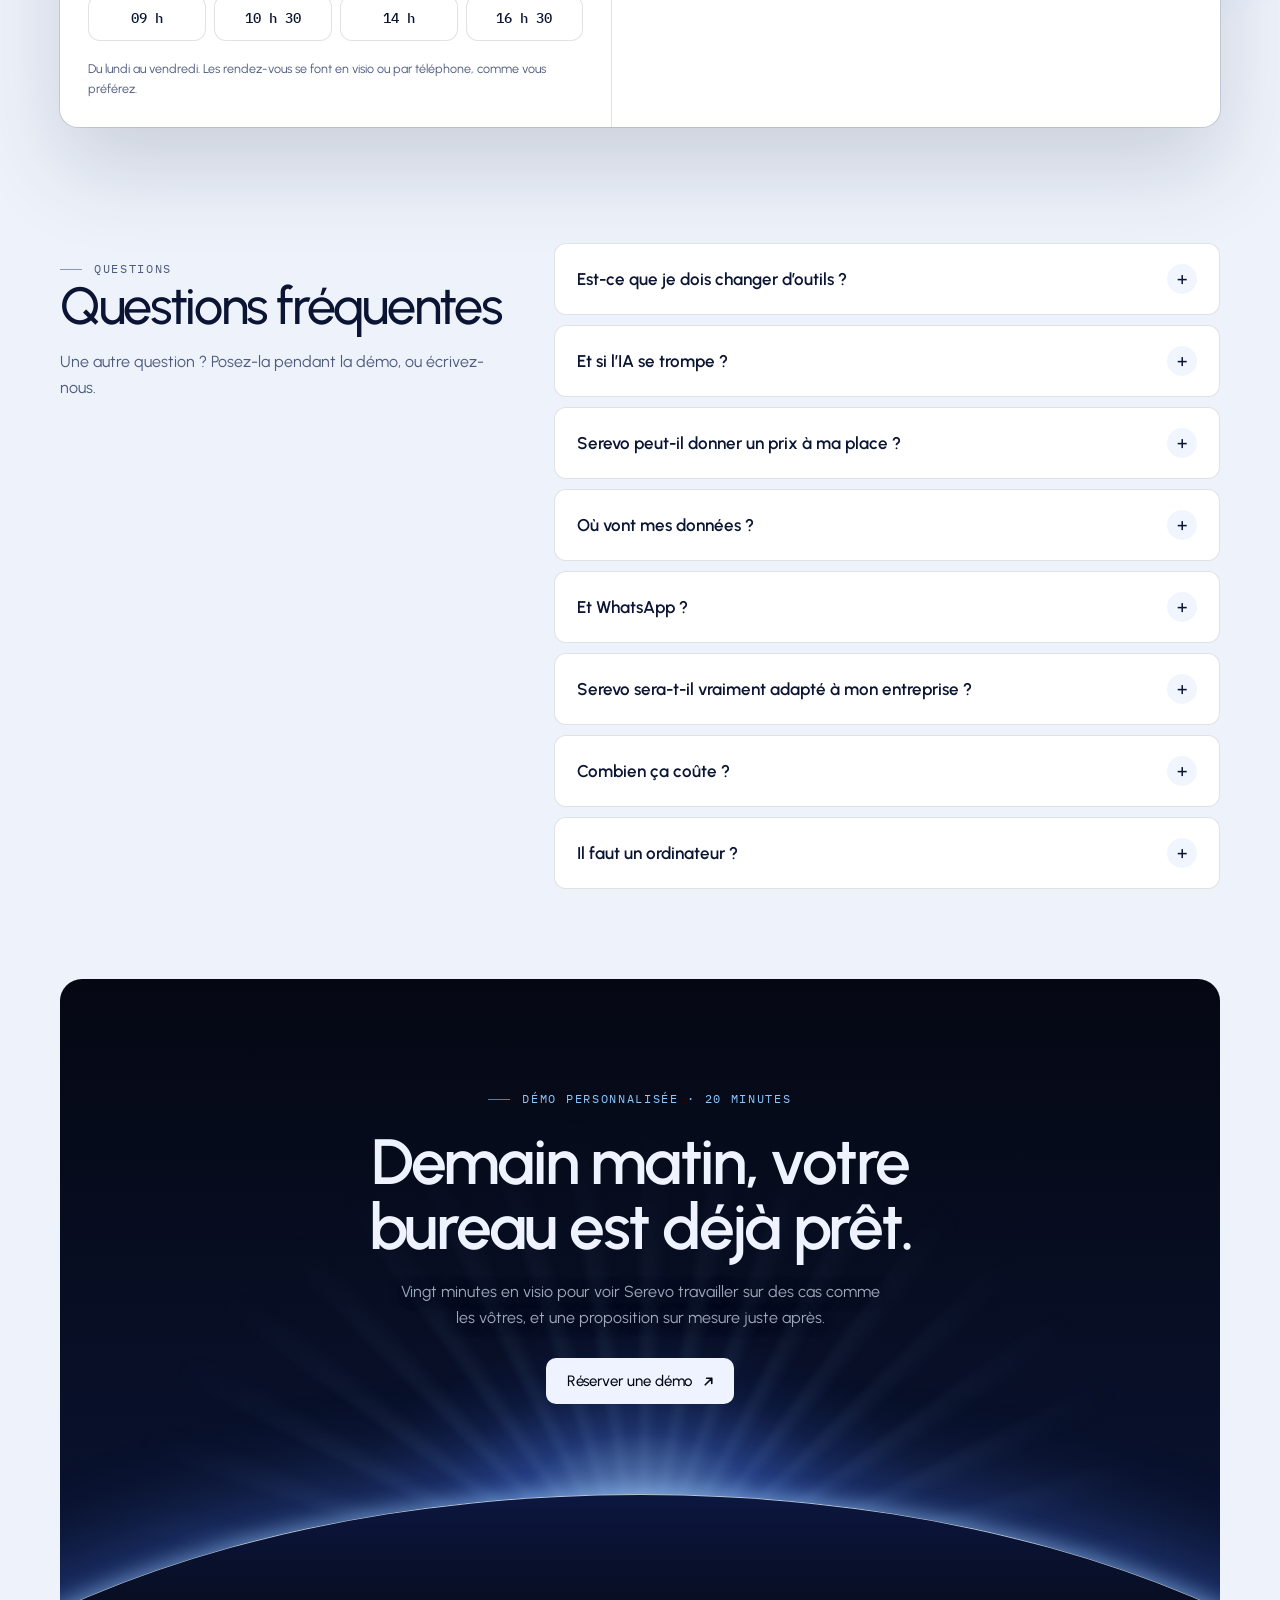
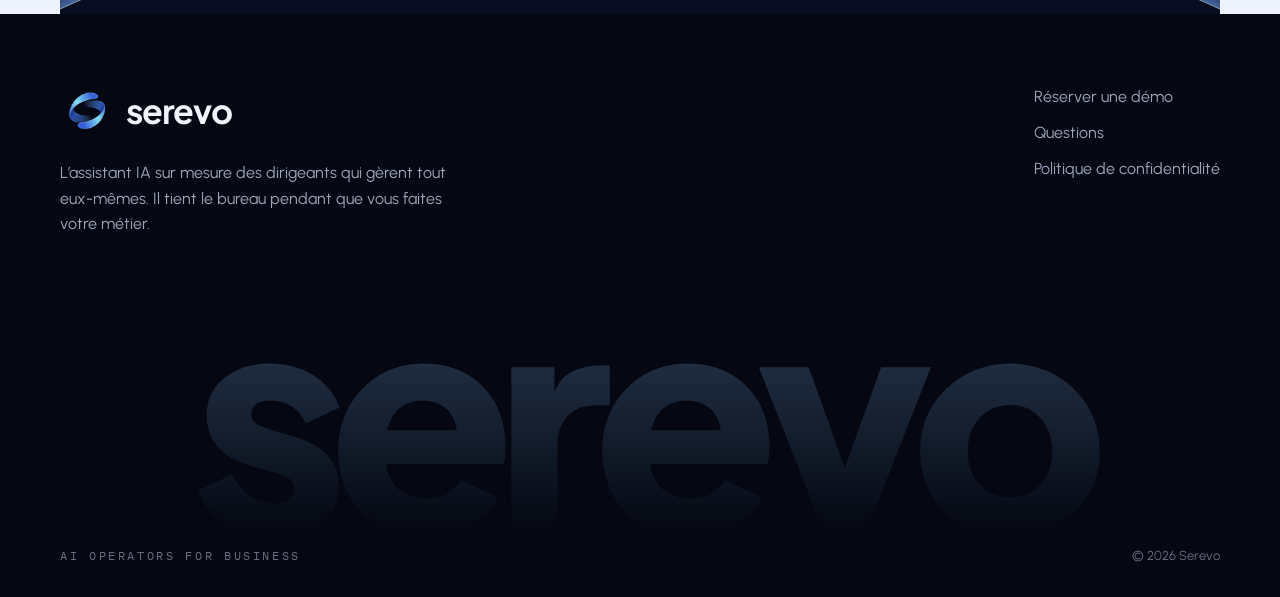
==== commit e481b343: "Urbanist comme police du site Co-Authored-By: Claude Opus 5.5 <noreply@anthropic.com>" ====
--- a/index.html
+++ b/index.html
@@ -16,7 +16,7 @@
 <meta property="og:description" content="L’assistant sur mesure des dirigeants de TPE et PME : il lit vos mails, votre agenda et vos tableaux de suivi, et prépare réponses et relances. Vous validez chaque matin ce qui doit partir.">
 <link rel="preload" href="polices/inter-latin-5.woff2" as="font" type="font/woff2" crossorigin>
 <link rel="preload" href="polices/plus-jakarta-sans-latin-7.woff2" as="font" type="font/woff2" crossorigin>
-<link rel="stylesheet" href="polices/polices.css?v=4">
+<link rel="stylesheet" href="polices/polices.css?v=6">
 <style>
 /* Disposition : une nuit qui se lève. Bandes pleine largeur ; le ciel bleu nuit de l'appli en
    haut, l'aube claire en bas, là où l'on prend rendez-vous. Un seul monde visuel, assumé. */
@@ -40,13 +40,13 @@
   --alerte: #f2a3b3;
   --degrade: linear-gradient(135deg, #8cc8ff 0%, #4878f0 100%);
 
-  --titre: Inter, 'Segoe UI', system-ui, sans-serif;
+  --titre: 'Urbanist', Inter, 'Segoe UI', system-ui, sans-serif;
   /* Le mot « serevo » du logo garde la police de la marque. */
   --marque: 'Plus Jakarta Sans', 'Segoe UI', system-ui, sans-serif;
-  --serif: 'Newsreader', Georgia, 'Times New Roman', serif;
-  --serif-poids: 500;
-  --serif-approche: -0.02em;
-  --corps: Inter, 'Segoe UI', system-ui, sans-serif;
+  --serif: 'Urbanist', Inter, 'Segoe UI', system-ui, sans-serif;
+  --serif-poids: 600;
+  --serif-approche: -0.035em;
+  --corps: 'Urbanist', Inter, 'Segoe UI', system-ui, sans-serif;
   --chiffres: 'IBM Plex Mono', ui-monospace, 'Cascadia Mono', Consolas, monospace;
 
   color-scheme: dark;
--- a/polices/polices.css
+++ b/polices/polices.css
@@ -162,40 +162,40 @@
   unicode-range: U+0000-00FF, U+0131, U+0152-0153, U+02BB-02BC, U+02C6, U+02DA, U+02DC, U+0304, U+0308, U+0329, U+2000-206F, U+20AC, U+2122, U+2191, U+2193, U+2212, U+2215, U+FEFF, U+FFFD;
 }
 
-/* Newsreader : les grandes phrases (titre, manifeste, appel final). */
-/* Newsreader italic latin-ext */
-@font-face {
-  font-family: 'Newsreader';
+/* Urbanist : la police du site (titres, textes, grandes phrases). */
+/* Urbanist italic latin-ext */
+@font-face {
+  font-family: 'Urbanist';
   font-style: italic;
-  font-weight: 300 700;
-  font-display: swap;
-  src: url(newsreader-italic-latin-ext.woff2) format('woff2');
-  unicode-range: U+0100-02BA, U+02BD-02C5, U+02C7-02CC, U+02CE-02D7, U+02DD-02FF, U+0304, U+0308, U+0329, U+1D00-1DBF, U+1E00-1E9F, U+1EF2-1EFF, U+2020, U+20A0-20AB, U+20AD-20C4, U+2113, U+2C60-2C7F, U+A720-A7FF;
-}
-/* Newsreader italic latin */
-@font-face {
-  font-family: 'Newsreader';
+  font-weight: 300 800;
+  font-display: swap;
+  src: url(urbanist-italic-latin-ext.woff2) format('woff2');
+  unicode-range: U+0100-02BA, U+02BD-02C5, U+02C7-02CC, U+02CE-02D7, U+02DD-02FF, U+0304, U+0308, U+0329, U+1D00-1DBF, U+1E00-1E9F, U+1EF2-1EFF, U+2020, U+20A0-20AB, U+20AD-20C4, U+2113, U+2C60-2C7F, U+A720-A7FF;
+}
+/* Urbanist italic latin */
+@font-face {
+  font-family: 'Urbanist';
   font-style: italic;
-  font-weight: 300 700;
-  font-display: swap;
-  src: url(newsreader-italic-latin.woff2) format('woff2');
-  unicode-range: U+0000-00FF, U+0131, U+0152-0153, U+02BB-02BC, U+02C6, U+02DA, U+02DC, U+0304, U+0308, U+0329, U+2000-206F, U+20AC, U+2122, U+2191, U+2193, U+2212, U+2215, U+FEFF, U+FFFD;
-}
-/* Newsreader normal latin-ext */
-@font-face {
-  font-family: 'Newsreader';
-  font-style: normal;
-  font-weight: 300 700;
-  font-display: swap;
-  src: url(newsreader-latin-ext.woff2) format('woff2');
-  unicode-range: U+0100-02BA, U+02BD-02C5, U+02C7-02CC, U+02CE-02D7, U+02DD-02FF, U+0304, U+0308, U+0329, U+1D00-1DBF, U+1E00-1E9F, U+1EF2-1EFF, U+2020, U+20A0-20AB, U+20AD-20C4, U+2113, U+2C60-2C7F, U+A720-A7FF;
-}
-/* Newsreader normal latin */
-@font-face {
-  font-family: 'Newsreader';
-  font-style: normal;
-  font-weight: 300 700;
-  font-display: swap;
-  src: url(newsreader-latin.woff2) format('woff2');
-  unicode-range: U+0000-00FF, U+0131, U+0152-0153, U+02BB-02BC, U+02C6, U+02DA, U+02DC, U+0304, U+0308, U+0329, U+2000-206F, U+20AC, U+2122, U+2191, U+2193, U+2212, U+2215, U+FEFF, U+FFFD;
-}
+  font-weight: 300 800;
+  font-display: swap;
+  src: url(urbanist-italic-latin.woff2) format('woff2');
+  unicode-range: U+0000-00FF, U+0131, U+0152-0153, U+02BB-02BC, U+02C6, U+02DA, U+02DC, U+0304, U+0308, U+0329, U+2000-206F, U+20AC, U+2122, U+2191, U+2193, U+2212, U+2215, U+FEFF, U+FFFD;
+}
+/* Urbanist normal latin-ext */
+@font-face {
+  font-family: 'Urbanist';
+  font-style: normal;
+  font-weight: 300 800;
+  font-display: swap;
+  src: url(urbanist-latin-ext.woff2) format('woff2');
+  unicode-range: U+0100-02BA, U+02BD-02C5, U+02C7-02CC, U+02CE-02D7, U+02DD-02FF, U+0304, U+0308, U+0329, U+1D00-1DBF, U+1E00-1E9F, U+1EF2-1EFF, U+2020, U+20A0-20AB, U+20AD-20C4, U+2113, U+2C60-2C7F, U+A720-A7FF;
+}
+/* Urbanist normal latin */
+@font-face {
+  font-family: 'Urbanist';
+  font-style: normal;
+  font-weight: 300 800;
+  font-display: swap;
+  src: url(urbanist-latin.woff2) format('woff2');
+  unicode-range: U+0000-00FF, U+0131, U+0152-0153, U+02BB-02BC, U+02C6, U+02DA, U+02DC, U+0304, U+0308, U+0329, U+2000-206F, U+20AC, U+2122, U+2191, U+2193, U+2212, U+2215, U+FEFF, U+FFFD;
+}
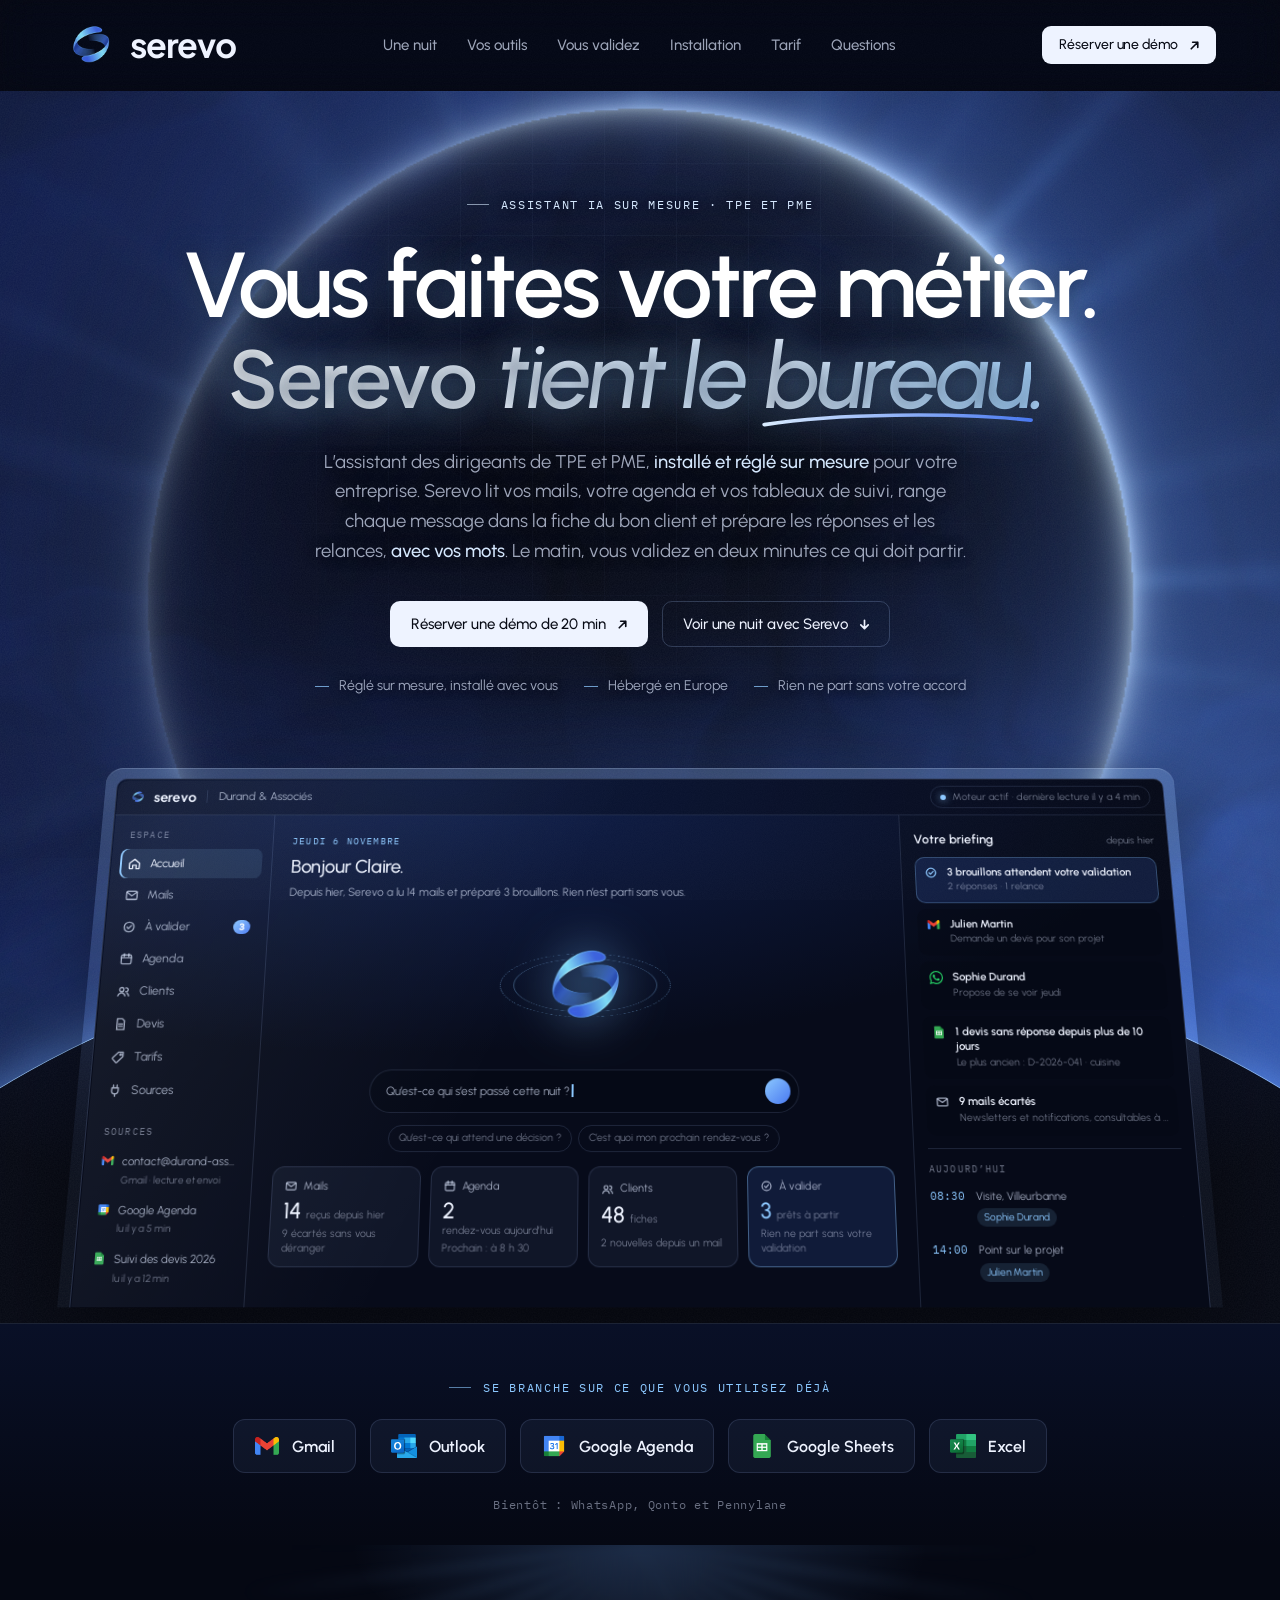
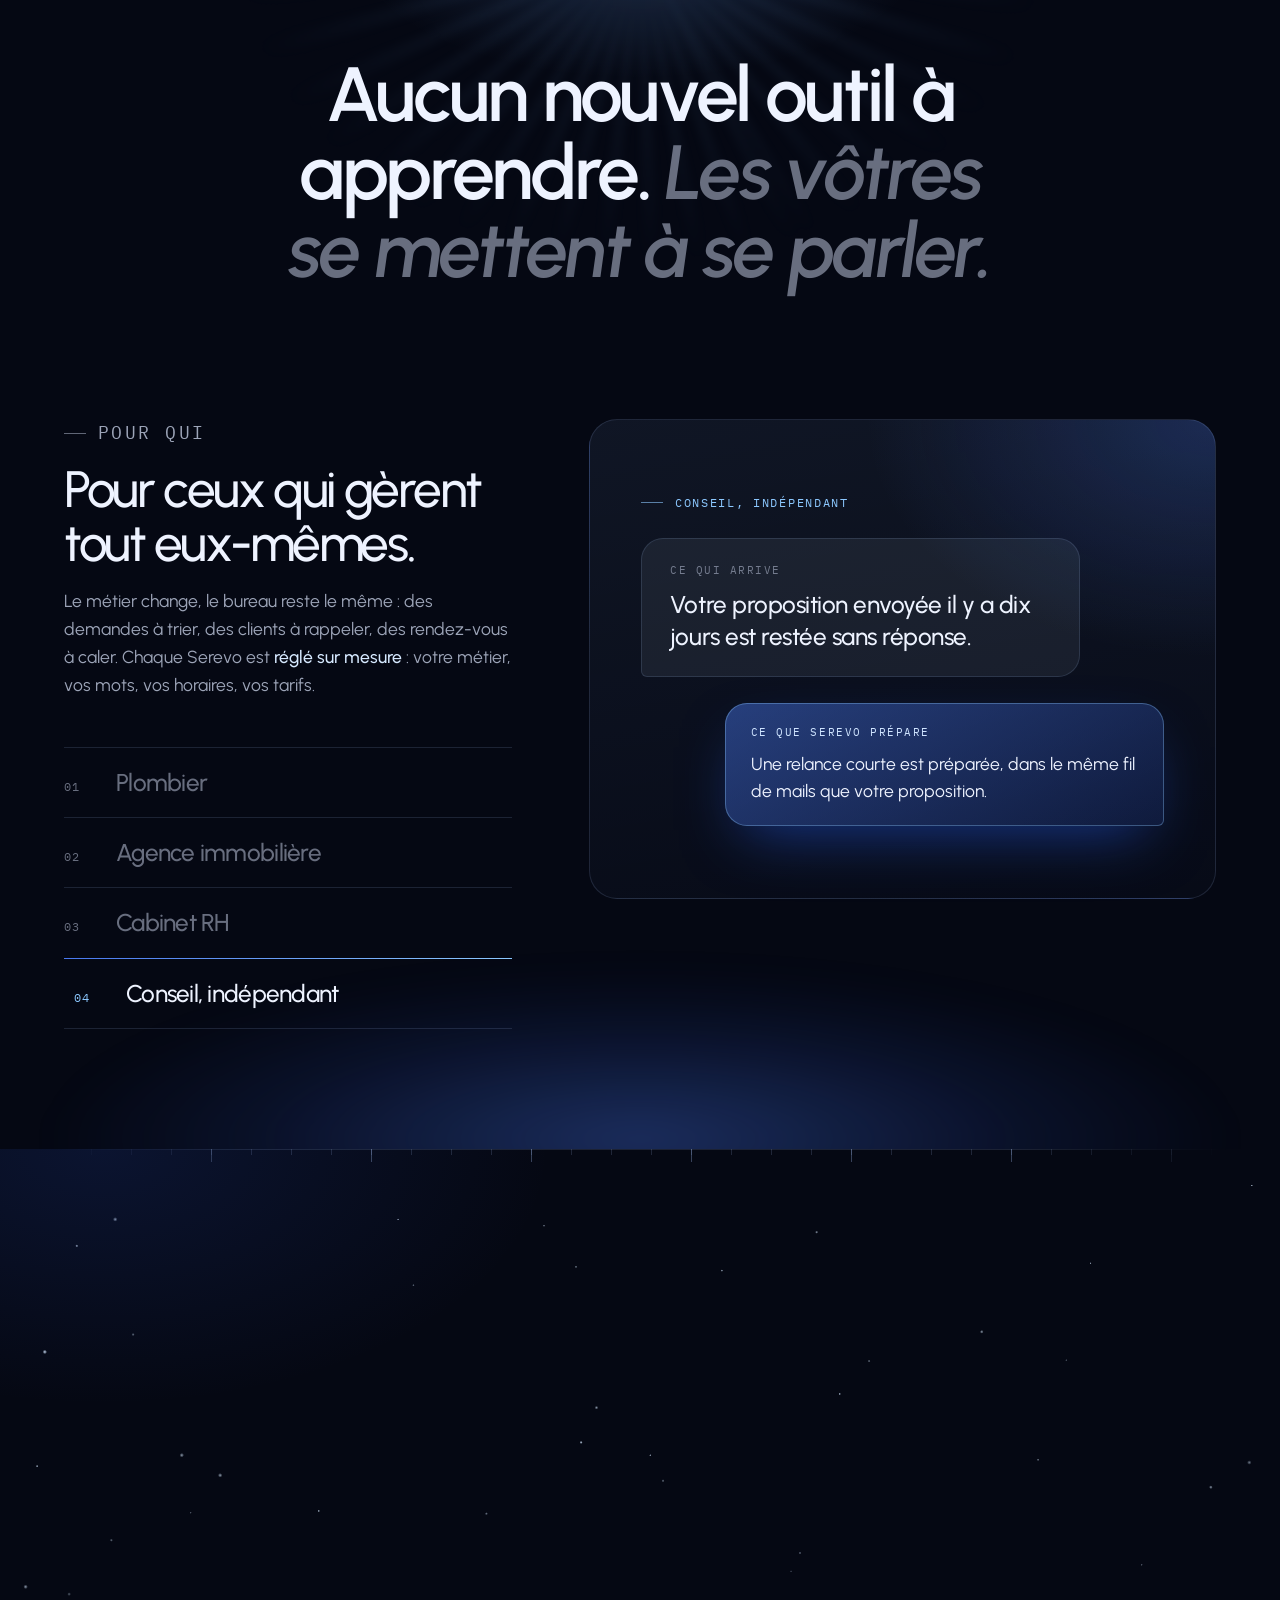
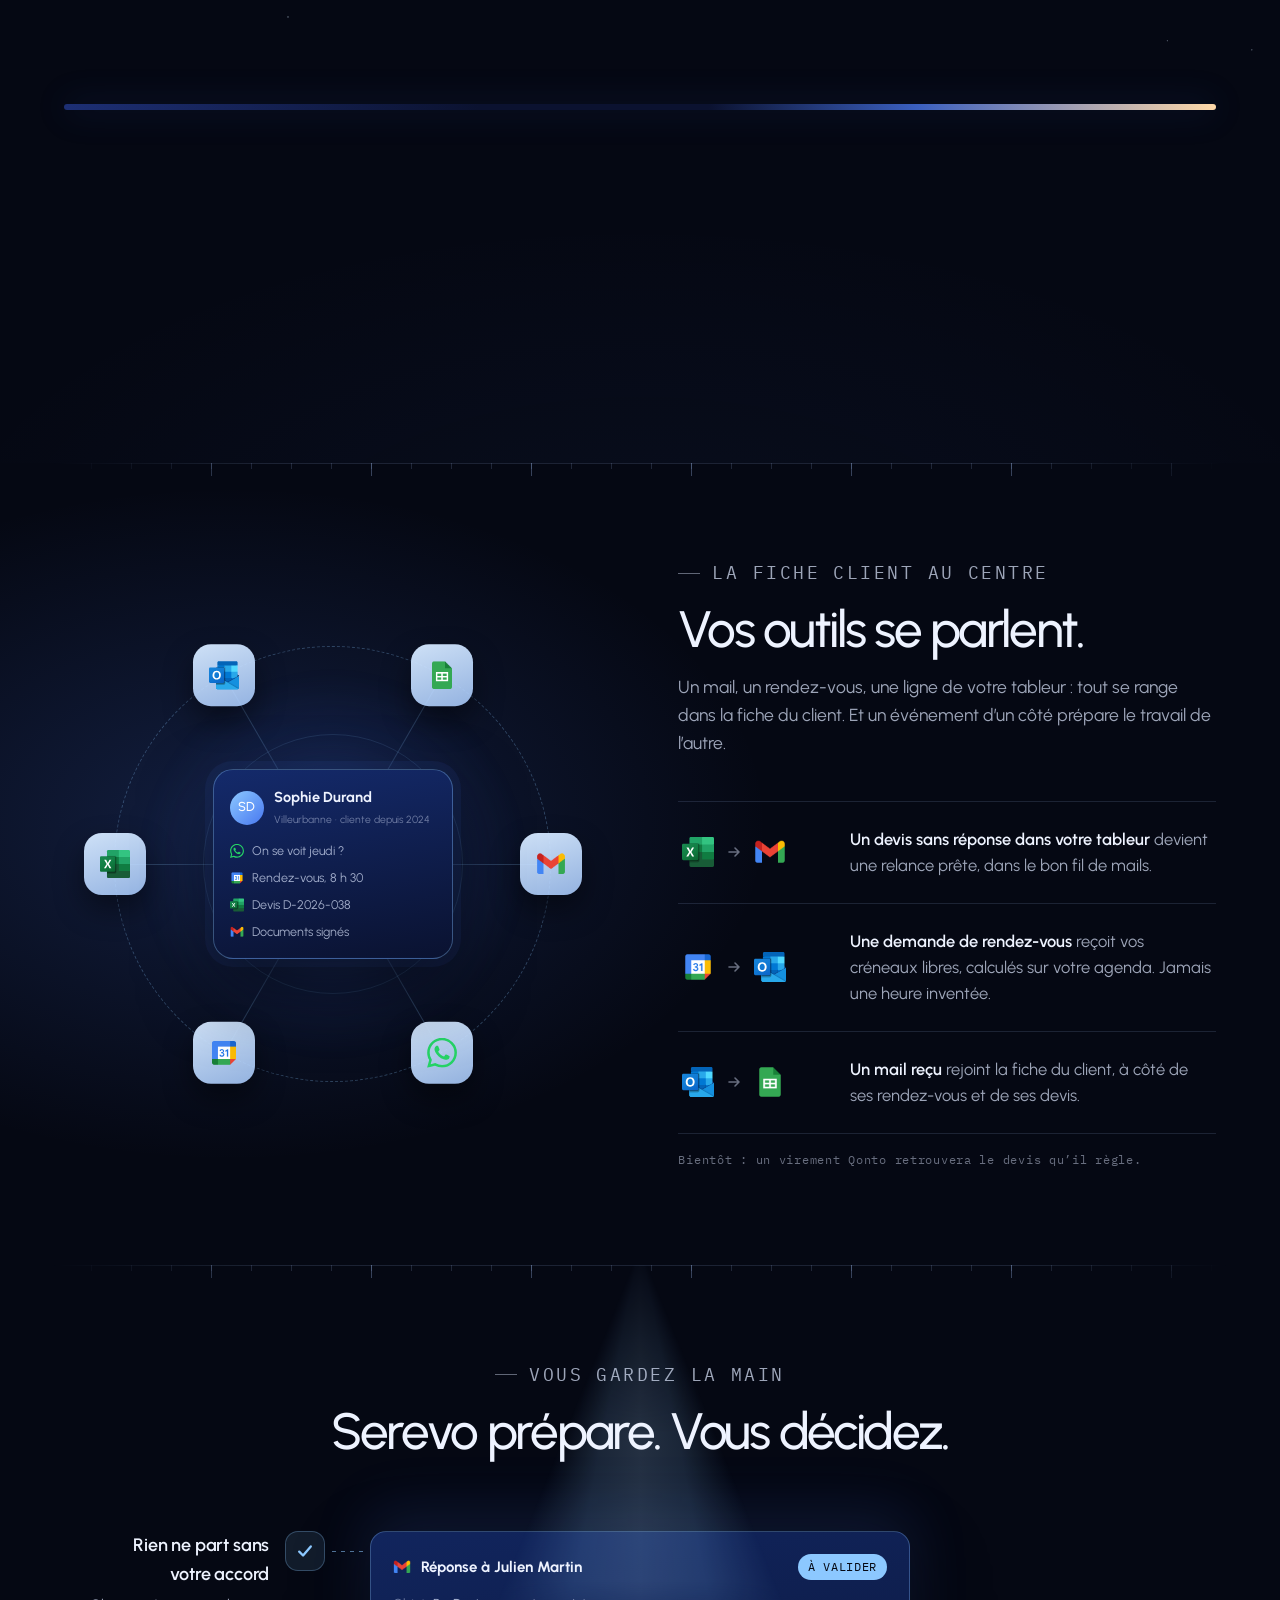
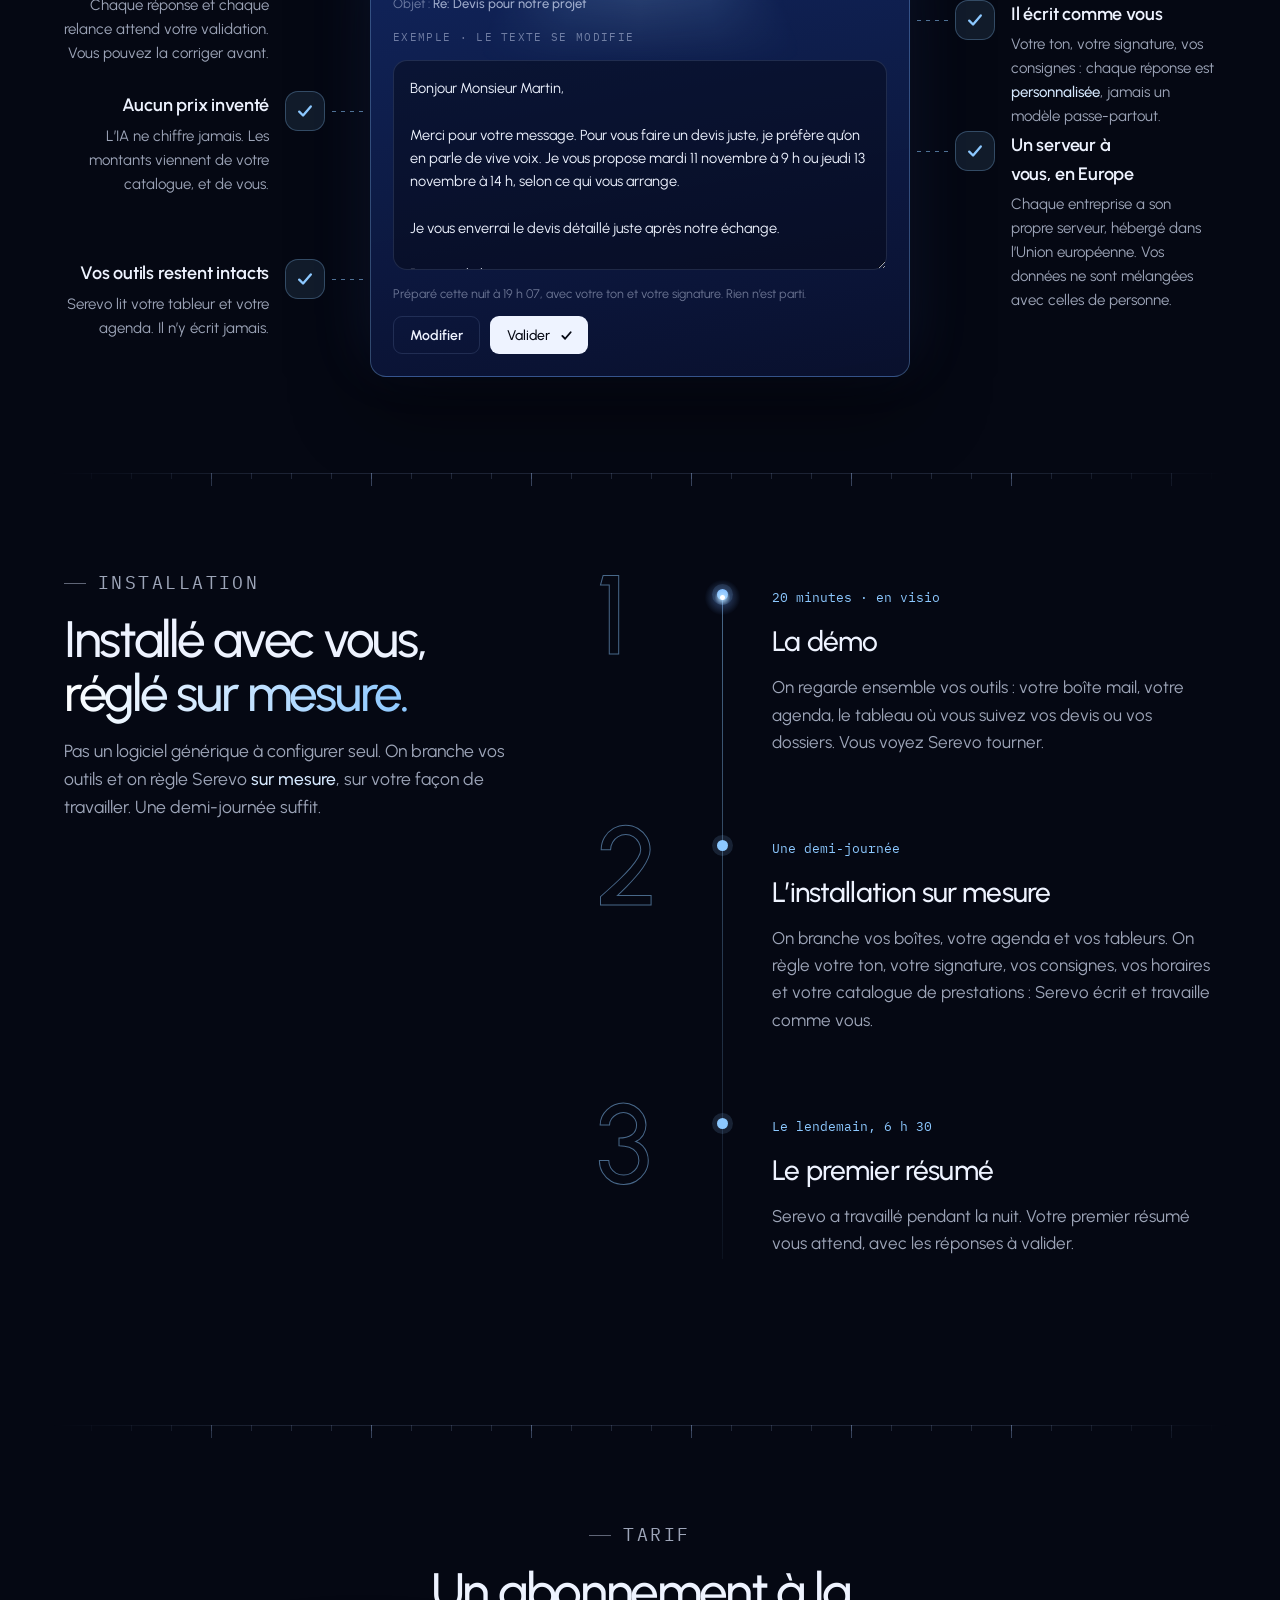
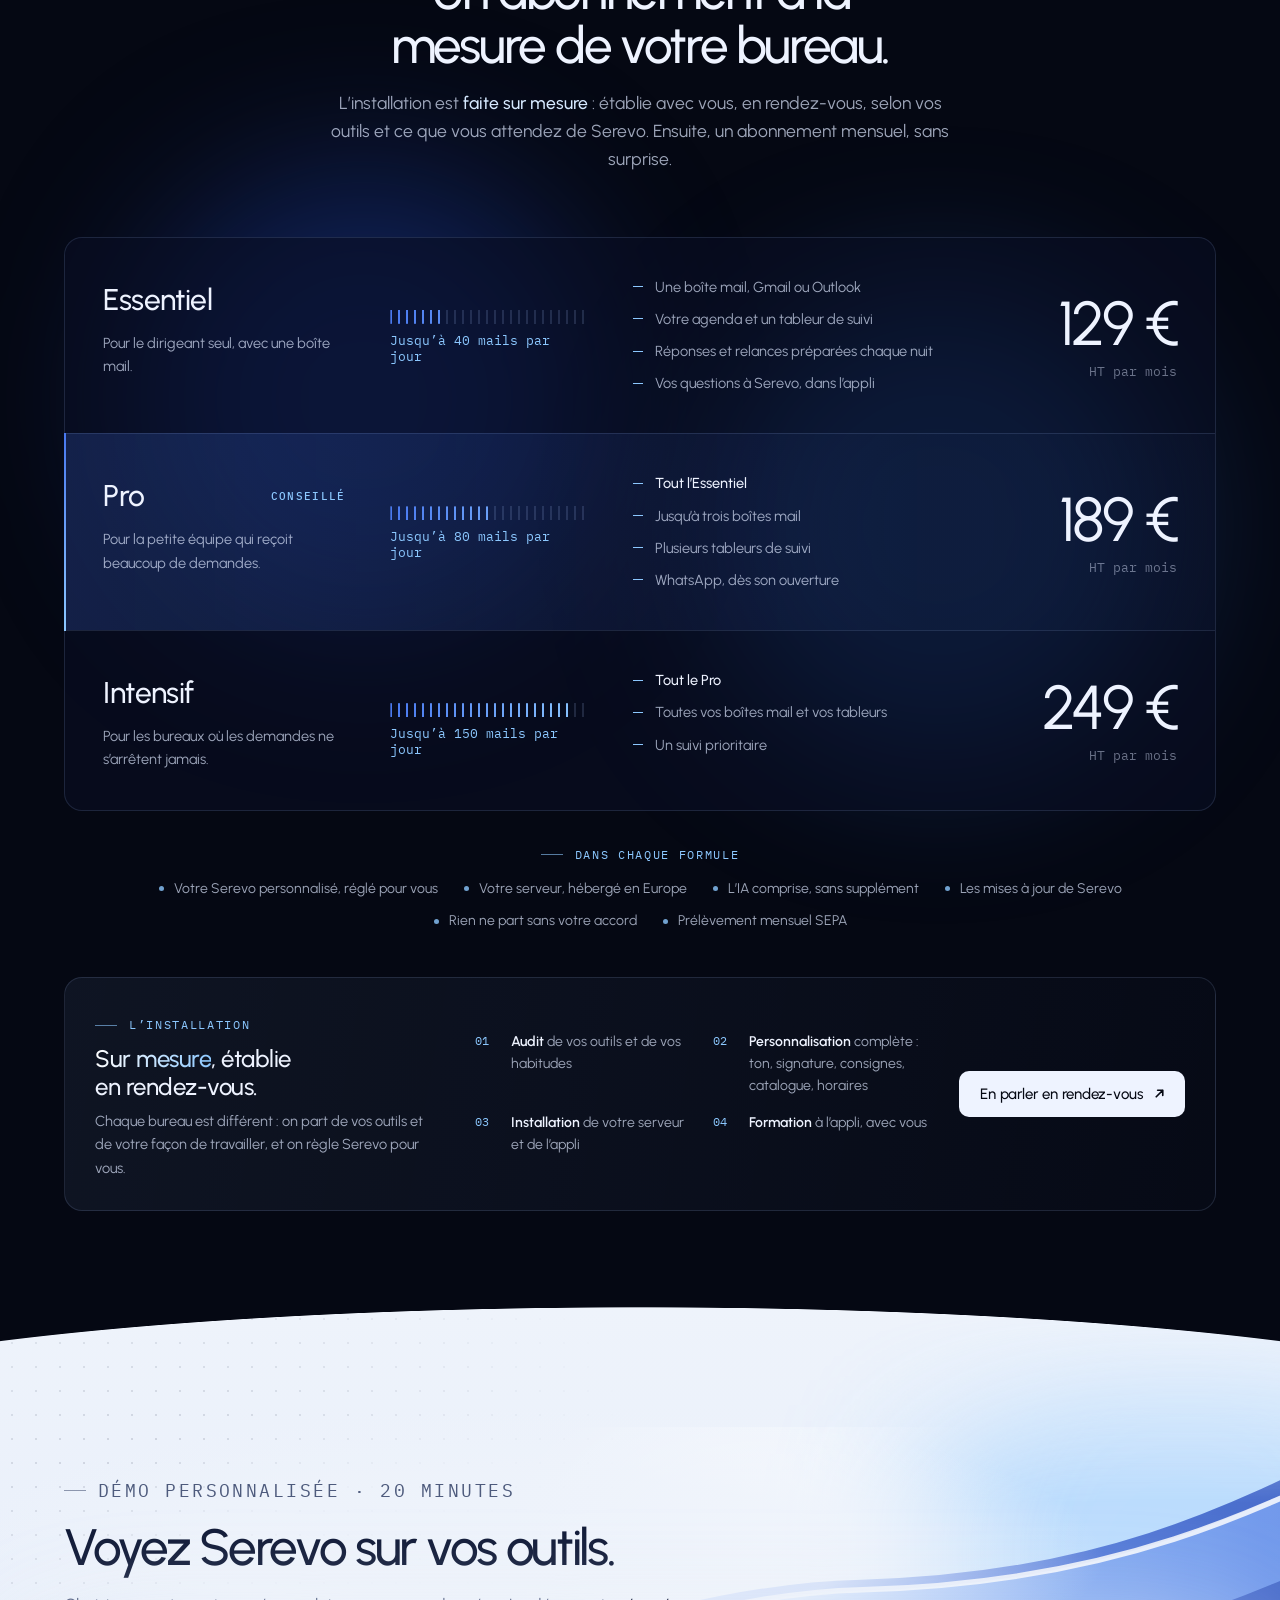
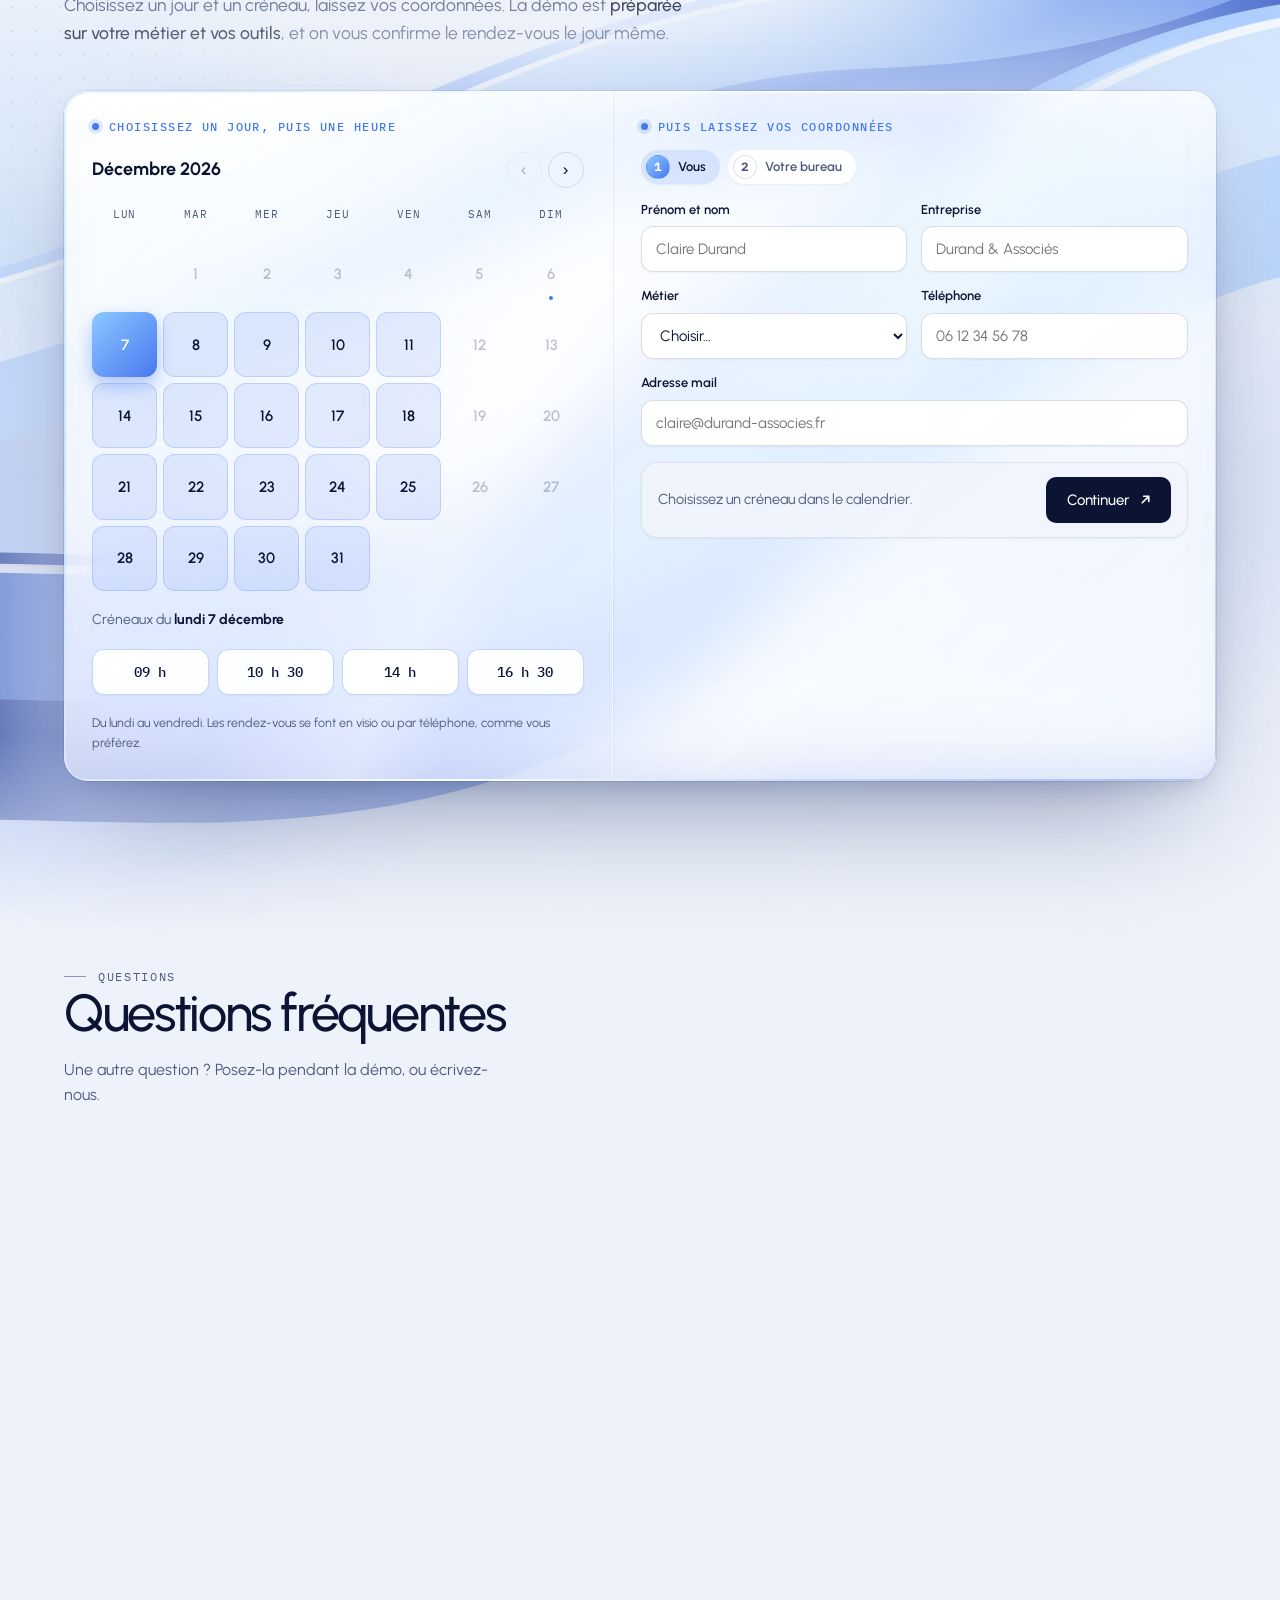
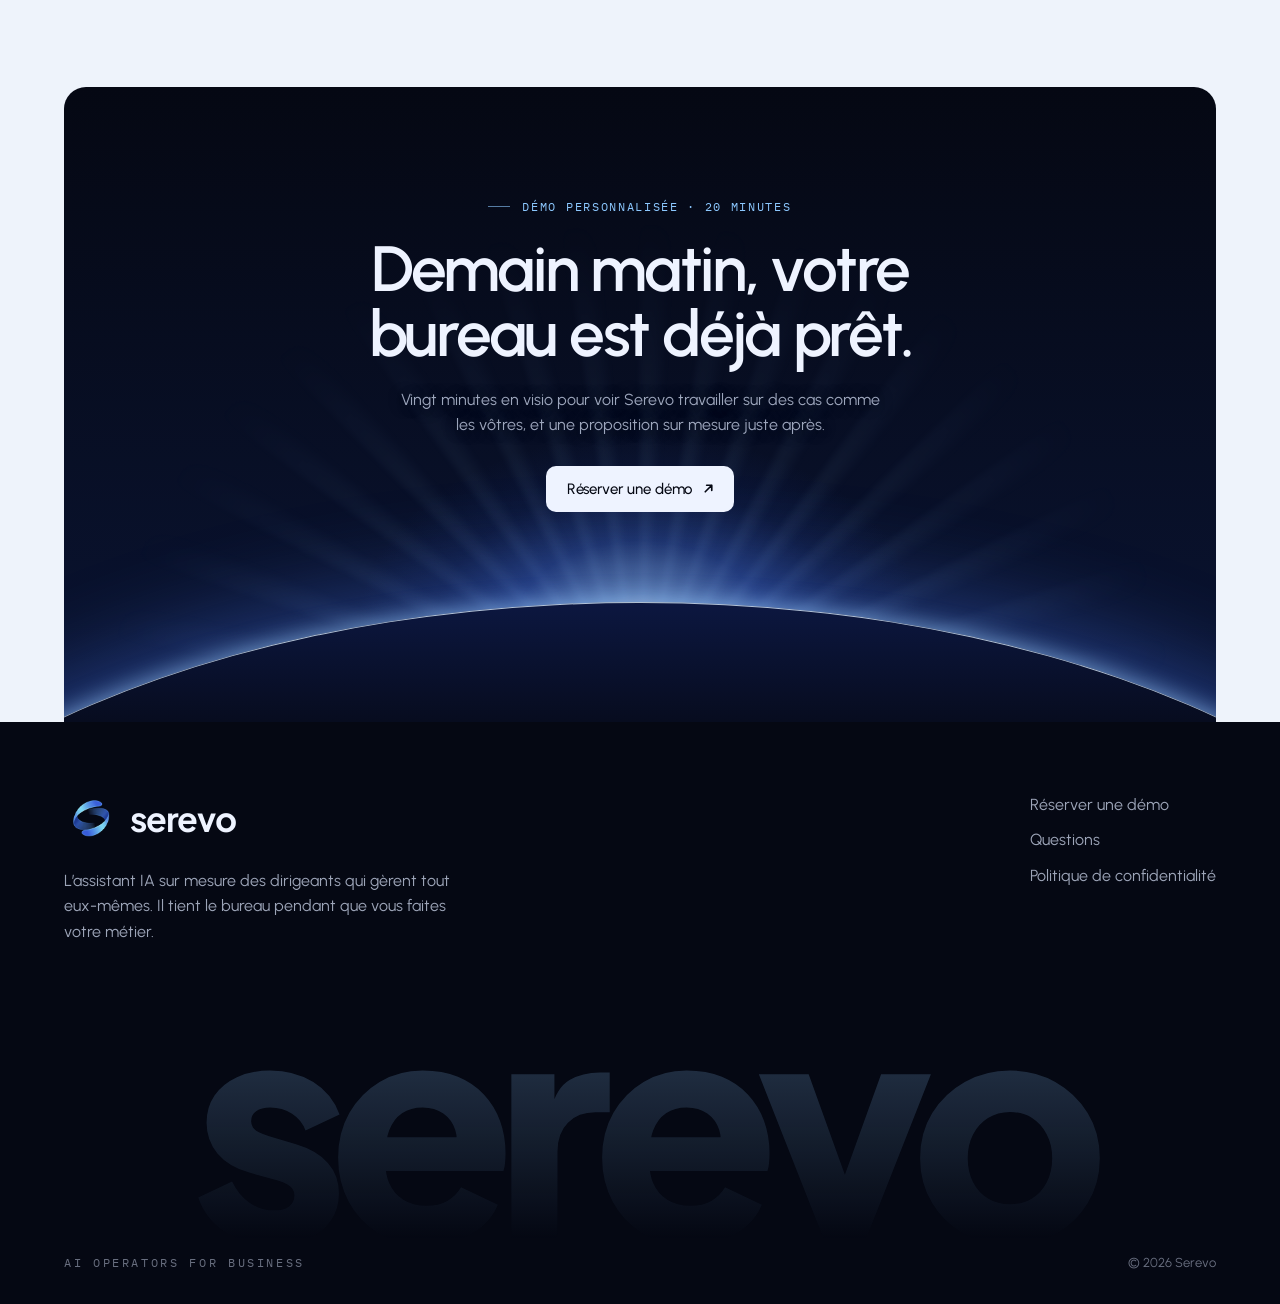
==== commit 23b8544a: "Version téléphone, mise en page élargie, réservation en verre liquide, champ « Autre métier »" ====
--- a/index.html
+++ b/index.html
@@ -91,15 +91,15 @@
 
 .cadre {
   width: 100%;
-  max-width: 1240px;
+  max-width: 1720px;
   margin-inline: auto;
   padding-left: max(16px, env(safe-area-inset-left, 0px));
   padding-right: max(16px, env(safe-area-inset-right, 0px));
 }
 @media (min-width: 900px) {
   .cadre {
-    padding-left: max(40px, env(safe-area-inset-left, 0px));
-    padding-right: max(40px, env(safe-area-inset-right, 0px));
+    padding-left: max(clamp(40px, 5vw, 96px), env(safe-area-inset-left, 0px));
+    padding-right: max(clamp(40px, 5vw, 96px), env(safe-area-inset-right, 0px));
   }
 }
 
@@ -390,7 +390,13 @@
   letter-spacing: -0.035em;
   padding-right: 0.04em;
 }
-.souligne { position: relative; display: inline-block; }
+.souligne {
+  position: relative; display: inline-block;
+  /* Sur iPhone, le dégradé du titre ne se peint pas dans ce bloc : il a donc le sien. */
+  background: linear-gradient(95deg, #e6f2ff 0%, #a9d6ff 100%);
+  -webkit-background-clip: text; background-clip: text;
+  color: transparent; -webkit-text-fill-color: transparent;
+}
 .souligne svg {
   position: absolute; left: -2%; bottom: -0.1em; width: 104%; height: 0.22em; overflow: visible;
 }
@@ -435,7 +441,7 @@
   --bascule: 1;
   position: relative;
   margin-top: 70px;
-  width: min(1120px, 100%);
+  width: min(1340px, 100%);
   padding: 12px 12px 0;
   border-radius: 18px 18px 0 0;
   background: linear-gradient(180deg, rgba(170, 210, 255, 0.22), rgba(160, 200, 255, 0.04) 70%);
@@ -823,7 +829,7 @@
   position: absolute;
   top: 0;
   left: 50%;
-  width: min(1160px, 92%);
+  width: min(1640px, 92%);
   height: 13px;
   translate: -50% 0;
   background:
@@ -1456,6 +1462,90 @@
   overflow: hidden;
 }
 @media (max-width: 940px) { .reservation { grid-template-columns: 1fr; } }
+
+/* Le fond : deux rubans bleus brillants traversent la section et passent derrière la carte,
+   entre deux halos de couleur et une trame de points. Ils dérivent lentement. */
+.aube { background: linear-gradient(180deg, #eef3fb 0%, #e4ecfa 55%, #eef3fb 100%); overflow-x: clip; }
+.aube::after { z-index: -2; }
+@media (min-width: 1001px) { .aube { padding-bottom: 150px; } }
+.aube-decor { position: absolute; inset: 0; z-index: -1; overflow: hidden; pointer-events: none; }
+.aube-decor::after {
+  content: ""; position: absolute; inset: 0;
+  background: radial-gradient(circle, rgba(11, 21, 51, 0.16) 1px, transparent 1.5px) 0 0 / 24px 24px;
+  -webkit-mask-image: radial-gradient(ellipse 55% 50% at 12% 18%, #000, transparent 70%);
+  mask-image: radial-gradient(ellipse 55% 50% at 12% 18%, #000, transparent 70%);
+}
+.rubans { position: absolute; inset: 0; width: 100%; height: 100%; opacity: 0.85; }
+.aube .entete-section { position: relative; }
+.aube .entete-section::before {
+  content: ""; position: absolute; inset: -70px -160px -60px -120px; z-index: -1; pointer-events: none;
+  background: radial-gradient(closest-side, rgba(238, 243, 251, 0.96), rgba(238, 243, 251, 0.82) 55%, rgba(238, 243, 251, 0) 100%);
+}
+/* Le haut et le bas se fondent dans le fond, pour que la section se raccorde à ses voisines. */
+.rubans {
+  -webkit-mask-image: linear-gradient(to bottom, transparent 0%, #000 16%, #000 84%, transparent 100%);
+  mask-image: linear-gradient(to bottom, transparent 0%, #000 16%, #000 84%, transparent 100%);
+}
+.ruban { transform-box: view-box; transform-origin: 50% 50%; }
+.ruban-a { animation: ruban-a 26s ease-in-out infinite alternate; }
+.ruban-b { animation: ruban-b 31s ease-in-out infinite alternate; }
+@keyframes ruban-a { from { transform: translate(0, 0) rotate(0deg); } to { transform: translate(-3%, 3%) rotate(-3deg); } }
+@keyframes ruban-b { from { transform: translate(0, 0) rotate(0deg); } to { transform: translate(3%, -2%) rotate(2.5deg); } }
+@media (prefers-reduced-motion: reduce) { .ruban { animation: none; } }
+@media (max-width: 720px) { .ruban { animation: none; } }
+
+/* La carte : du verre liquide. Elle floute et avive ce qui passe derrière, son arête accroche la
+   lumière comme une lentille, un reflet se pose en haut à gauche. */
+.reservation {
+  position: relative;
+  border-radius: 24px;
+  background: linear-gradient(140deg, rgba(255, 255, 255, 0.9) 0%, rgba(255, 255, 255, 0.8) 48%, rgba(246, 250, 255, 0.86) 100%);
+  -webkit-backdrop-filter: blur(34px) saturate(160%);
+  backdrop-filter: blur(34px) saturate(160%);
+  box-shadow:
+    inset 0 1px 1px rgba(255, 255, 255, 0.95),
+    inset 0 -1px 1px rgba(255, 255, 255, 0.45),
+    inset 0 40px 70px -50px rgba(255, 255, 255, 0.9),
+    inset 0 -50px 90px -70px rgba(42, 86, 214, 0.35),
+    0 0 0 1px rgba(11, 30, 90, 0.1),
+    0 50px 120px -40px rgba(11, 30, 90, 0.5),
+    0 12px 30px -12px rgba(11, 30, 90, 0.22),
+    0 0 140px 50px rgba(238, 243, 251, 0.75);
+}
+.reservation::before {
+  content: ""; position: absolute; inset: 0; z-index: 2; border-radius: inherit; padding: 1.5px; pointer-events: none;
+  background: conic-gradient(from 210deg, rgba(255, 255, 255, 0.95), rgba(140, 200, 255, 0.4) 60deg, rgba(255, 255, 255, 0.15) 140deg, rgba(255, 255, 255, 0.9) 200deg, rgba(72, 120, 240, 0.35) 270deg, rgba(255, 255, 255, 0.95) 360deg);
+  -webkit-mask: linear-gradient(#000 0 0) content-box, linear-gradient(#000 0 0);
+  -webkit-mask-composite: xor;
+  mask: linear-gradient(#000 0 0) content-box, linear-gradient(#000 0 0);
+  mask-composite: exclude;
+}
+.reservation::after {
+  content: ""; position: absolute; inset: 0; z-index: 0; border-radius: inherit; pointer-events: none;
+  background:
+    radial-gradient(55% 45% at 10% 0%, rgba(255, 255, 255, 0.8), transparent 62%),
+    linear-gradient(115deg, transparent 30%, rgba(255, 255, 255, 0.32) 41%, transparent 47%, transparent 60%, rgba(255, 255, 255, 0.16) 66%, transparent 72%);
+}
+.reservation > * { position: relative; z-index: 1; }
+.reservation .calendrier { border-color: rgba(255, 255, 255, 0.7); box-shadow: 1px 0 0 rgba(11, 21, 51, 0.06); }
+/* Les champs et les pastilles deviennent du verre plus clair, posé sur la carte. */
+.reservation .champ input, .reservation .champ select, .reservation .champ textarea,
+.reservation .recap, .reservation .progression li, .reservation .creneau, .reservation .puce span {
+  background: rgba(255, 255, 255, 0.96); border-color: rgba(11, 21, 51, 0.14);
+  box-shadow: 0 1px 2px rgba(11, 21, 51, 0.05);
+}
+.reservation .recap { background: rgba(241, 245, 253, 0.92); border-color: rgba(11, 21, 51, 0.08); }
+.reservation .creneau { border-color: rgba(72, 120, 240, 0.3); color: var(--encre); }
+.reservation .creneau:hover { border-color: var(--roi); }
+.reservation .jour.libre { background: rgba(72, 120, 240, 0.13); box-shadow: inset 0 0 0 1px rgba(72, 120, 240, 0.22); font-weight: 600; color: var(--encre); }
+.reservation .jour.libre:hover { background: rgba(72, 120, 240, 0.24); }
+.reservation .jour.choisi, .reservation .jour.libre.choisi { background: var(--degrade); color: #fff; box-shadow: 0 8px 18px rgba(72, 120, 240, 0.4); }
+.consigne { display: flex; align-items: center; gap: 10px; font: 500 12px var(--chiffres); letter-spacing: 0.12em; text-transform: uppercase; color: var(--roi); }
+.consigne::before { content: ""; width: 7px; height: 7px; border-radius: 50%; background: var(--roi); box-shadow: 0 0 0 4px rgba(72, 120, 240, 0.16); }
+.reservation .champ input:focus, .reservation .champ select:focus, .reservation .champ textarea:focus { background: rgba(255, 255, 255, 0.9); border-color: var(--roi); }
+.reservation .creneau.choisi { background: var(--encre); border-color: var(--encre); }
+.reservation .progression li.active { background: rgba(72, 120, 240, 0.14); }
+.reservation .puce input:checked + span { background: rgba(72, 120, 240, 0.14); border-color: var(--roi); }
 .calendrier { padding: 28px; border-right: 1px solid var(--encre-trait); display: grid; gap: 18px; align-content: start; min-width: 0; }
 @media (max-width: 940px) { .calendrier { border-right: 0; border-bottom: 1px solid var(--encre-trait); } }
 .calendrier-tete { display: flex; justify-content: space-between; align-items: center; }
@@ -1748,6 +1838,303 @@
   *, *::before, *::after { animation: none !important; transition: none !important; }
   html { scroll-behavior: auto; }
 }
+
+/* ================================================================== grand écran
+   Chaque section a sa composition, différente de ses voisines : onglets et conversation, frise de
+   nuit, orbite, brouillon annoté, étapes verticales, liste de prix. Sous 1000 px, les mises en
+   page simples reprennent. */
+.choix-metier { display: none; }
+@keyframes remplir { from { transform: scaleX(0); } to { transform: scaleX(1); } }
+@keyframes entrer-scene { from { opacity: 0; translate: 0 14px; } to { opacity: 1; translate: 0 0; } }
+@keyframes parcours-vertical {
+  0% { background-position: 50% 0%; opacity: 0; }
+  8% { opacity: 1; }
+  90% { opacity: 1; }
+  100% { background-position: 50% 100%; opacity: 0; }
+}
+@media (min-width: 1001px) {
+  .entete-section { max-width: 880px; }
+  .entete-section h2 { font-size: clamp(40px, 4vw, 64px); }
+
+  /* --- Pour qui : les métiers à gauche, la conversation à droite ------------------------------ */
+  .pour-qui { padding-block: 80px 120px; }
+  .pour-qui .cadre {
+    display: grid; grid-template-columns: minmax(0, 5fr) minmax(0, 7fr); column-gap: clamp(56px, 6vw, 120px);
+    grid-template-areas: "tete scene" "choix scene"; align-items: start;
+  }
+  .pour-qui .entete-section { grid-area: tete; }
+  .choix-metier { grid-area: choix; display: grid; margin-top: 48px; border-bottom: 1px solid var(--trait); }
+  .choix-metier button {
+    position: relative; display: grid; grid-template-columns: 52px 1fr; align-items: baseline;
+    padding: 20px 0; border: 0; border-top: 1px solid var(--trait); background: none; cursor: pointer; text-align: left;
+    color: var(--texte-3); font: 500 clamp(22px, 1.9vw, 30px)/1.2 var(--titre); letter-spacing: -0.03em;
+    transition: color 0.3s ease, padding 0.3s ease;
+  }
+  .choix-metier button span { font: 12px var(--chiffres); letter-spacing: 0.1em; color: var(--texte-3); transition: color 0.3s ease; }
+  .choix-metier button:hover { color: var(--texte-2); }
+  .choix-metier button[aria-selected="true"] { color: var(--texte); padding-left: 10px; }
+  .choix-metier button[aria-selected="true"] span { color: var(--ciel); }
+  /* Un trait se remplit sur le métier affiché ; plein, il passe au suivant. */
+  .choix-metier button::before {
+    content: ""; position: absolute; left: 0; right: 0; top: -1px; height: 1px;
+    background: linear-gradient(90deg, #4878f0, #8cc8ff); transform-origin: 0 50%; transform: scaleX(0);
+  }
+  .choix-metier button[aria-selected="true"]::before { transform: scaleX(1); }
+  .choix-metier.defile button[aria-selected="true"]::before { animation: remplir 7s linear both; }
+  .pour-qui .glisser { display: none; }
+  .pour-qui .metiers { grid-area: scene; margin-top: 0; display: block; }
+  .metiers.onglets .metier:not(.actif) { display: none; }
+  .metiers.onglets .metier.actif { animation: entrer-scene 0.55s cubic-bezier(0.2, 0.7, 0.2, 1); }
+  .pour-qui .metier {
+    grid-template-rows: none; align-content: center; gap: 26px; min-height: 480px;
+    padding: clamp(36px, 4vw, 64px); border-radius: 28px;
+    background:
+      radial-gradient(90% 80% at 100% 0%, rgba(72, 120, 240, 0.24), transparent 62%),
+      linear-gradient(170deg, rgba(150, 190, 255, 0.08), rgba(150, 190, 255, 0.02));
+  }
+  .pour-qui .metier .arrive, .pour-qui .metier .prepare { position: relative; max-width: 84%; }
+  .pour-qui .metier .arrive {
+    justify-self: start; padding: 24px 28px; border-radius: 22px 22px 22px 6px;
+    background: rgba(214, 233, 255, 0.07); border: 1px solid var(--trait);
+    font-size: clamp(22px, 1.9vw, 30px); line-height: 1.3; letter-spacing: -0.02em; font-weight: 500;
+  }
+  .pour-qui .metier .prepare {
+    justify-self: end; padding: 22px 26px; border: 0; border-radius: 22px 22px 6px 22px;
+    background: linear-gradient(150deg, rgba(72, 120, 240, 0.45), rgba(42, 82, 201, 0.2));
+    box-shadow: inset 0 0 0 1px rgba(140, 200, 255, 0.35), 0 24px 60px -20px rgba(40, 100, 255, 0.5);
+    color: var(--texte); font-size: 17.5px; line-height: 1.5;
+  }
+  .pour-qui .metier .arrive::before, .pour-qui .metier .prepare::before {
+    display: block; margin-bottom: 12px; font: 11px var(--chiffres); letter-spacing: 0.14em; text-transform: uppercase; color: var(--texte-3);
+  }
+  .pour-qui .metier .arrive::before { content: "Ce qui arrive"; }
+  .pour-qui .metier .prepare::before { content: "Ce que Serevo prépare"; color: #cfe4ff; }
+
+  /* --- La nuit : une frise du soir à l'aube, les moments de part et d'autre --------------------- */
+  #nuit .entete-section {
+    max-width: none; grid-template-columns: minmax(0, 1fr) minmax(0, 1fr); column-gap: clamp(56px, 6vw, 120px); align-items: end;
+  }
+  #nuit .entete-section > * { grid-column: 1; }
+  #nuit .entete-section > p:not(.surtitre) { grid-column: 2; grid-row: 1 / 3; align-self: end; }
+  #nuit .ciel-horaire, #nuit .heures { display: none; }
+  .nuit-fil {
+    margin-top: 80px; grid-template-columns: repeat(6, minmax(0, 1fr)); grid-template-rows: auto 104px auto;
+    gap: 0 clamp(24px, 2.4vw, 40px); align-items: stretch;
+  }
+  /* L'axe : du bleu de la nuit à la lumière du matin. */
+  .nuit-fil::before {
+    content: ""; grid-area: 2 / 1 / 3 / -1; align-self: center; height: 6px; border-radius: 999px;
+    background: linear-gradient(90deg, #1d2f74 0%, #0b1230 36%, #0b1230 56%, #3a5fbf 74%, #ffd9a8 100%);
+    box-shadow: 0 0 34px rgba(72, 120, 240, 0.25);
+  }
+  .nuit-fil .moment {
+    padding: 0 0 0 24px; background: none; border: 0; border-radius: 0; gap: 12px; margin-top: 0;
+  }
+  .nuit-fil .moment:nth-child(1) { grid-area: 1 / 1 / 2 / 3; }
+  .nuit-fil .moment:nth-child(2) { grid-area: 3 / 2 / 4 / 4; }
+  .nuit-fil .moment:nth-child(3) { grid-area: 1 / 3 / 2 / 5; }
+  .nuit-fil .moment:nth-child(4) { grid-area: 3 / 4 / 4 / 6; }
+  .nuit-fil .moment:nth-child(5) { grid-area: 1 / 5 / 2 / 7; }
+  .nuit-fil .moment:nth-child(odd) { align-content: end; padding-bottom: 30px; }
+  .nuit-fil .moment:nth-child(even) { align-content: start; padding-top: 30px; }
+  /* Un fil relie chaque moment à l'axe, et un point le pose dessus. */
+  .nuit-fil .moment::before { left: 0; top: 0; bottom: -52px; height: auto; width: 1px; background: linear-gradient(to bottom, transparent, rgba(140, 200, 255, 0.5)); }
+  .nuit-fil .moment:nth-child(even)::before { top: -52px; bottom: 0; height: auto; background: linear-gradient(to top, transparent, rgba(140, 200, 255, 0.5)); }
+  .nuit-fil .moment::after {
+    inset: auto; left: -5px; bottom: -57px; width: 11px; height: 11px; padding: 0; border-radius: 50%;
+    -webkit-mask: none; mask: none; opacity: 1; transition: none;
+    background: var(--ciel); box-shadow: 0 0 0 5px rgba(140, 200, 255, 0.16), 0 0 16px rgba(140, 200, 255, 0.85);
+  }
+  .nuit-fil .moment:nth-child(even)::after { top: -57px; bottom: auto; }
+  .nuit-fil .moment.matin { background: none; }
+  .nuit-fil .moment.matin::after { background: #ffe3bd; box-shadow: 0 0 0 6px rgba(255, 217, 168, 0.18), 0 0 22px rgba(255, 217, 168, 0.9); }
+  .nuit-fil .moment time { font-size: 30px; }
+  .nuit-fil .moment-haut { justify-content: flex-start; gap: 14px; }
+  .nuit-fil .moment .recu { font-size: 16.5px; line-height: 1.5; max-width: 34ch; }
+  .nuit-fil .moment .fait { font-size: 14.5px; max-width: 38ch; }
+
+  /* --- Les ponts : l'orbite d'abord, les liens en lignes fines -------------------------------- */
+  .ponts .cadre { grid-template-columns: minmax(0, 1fr) minmax(0, 1fr); gap: clamp(56px, 6vw, 120px); }
+  .ponts .orbite { order: -1; }
+  .ponts { background: radial-gradient(60% 60% at 18% 45%, rgba(72, 120, 240, 0.2), transparent 70%); }
+  .liste-ponts { margin-top: 44px; gap: 0; border-top: 1px solid var(--trait); }
+  .pont { grid-template-columns: 140px minmax(0, 1fr); gap: 28px; padding: 24px 4px; background: none; border: 0; border-bottom: 1px solid var(--trait); border-radius: 0; }
+  .pont::after { display: none; }
+  .pont .sens { gap: 12px; }
+  .pont .sens img { width: 32px; height: 32px; }
+  .pont p { font-size: 16.5px; }
+
+  /* --- Vous décidez : le brouillon au centre, les garanties autour, comme des légendes -------- */
+  .validation .cadre {
+    grid-template-columns: minmax(0, 1fr) minmax(0, 540px) minmax(0, 1fr); grid-template-rows: auto repeat(6, minmax(64px, auto));
+    column-gap: clamp(32px, 3.5vw, 64px); row-gap: 0; align-items: center;
+  }
+  .validation .cadre > div:last-child, .validation .regles { display: contents; }
+  .validation .entete-section { grid-area: 1 / 1 / 2 / -1; justify-self: center; justify-items: center; text-align: center; margin-bottom: 72px; }
+  .validation .brouillon { grid-area: 2 / 2 / 8 / 3; }
+  .validation .regle { position: relative; }
+  .validation .regle:nth-child(1) { grid-area: 2 / 1 / 4 / 2; }
+  .validation .regle:nth-child(2) { grid-area: 4 / 1 / 6 / 2; }
+  .validation .regle:nth-child(3) { grid-area: 6 / 1 / 8 / 2; }
+  .validation .regle:nth-child(4) { grid-area: 3 / 3 / 5 / 4; }
+  .validation .regle:nth-child(5) { grid-area: 5 / 3 / 7 / 4; }
+  .validation .regle:nth-child(-n+3) { grid-template-columns: minmax(0, 1fr) 40px; text-align: right; }
+  .validation .regle:nth-child(-n+3) .coche { order: 2; }
+  .validation .regle p { max-width: 36ch; }
+  .validation .regle:nth-child(-n+3) p { margin-left: auto; }
+  /* Une ligne pointillée relie chaque garantie au brouillon. */
+  .validation .regle::after {
+    content: ""; position: absolute; top: 20px; width: calc(clamp(32px, 3.5vw, 64px) - 14px); height: 1px;
+    background: repeating-linear-gradient(90deg, rgba(140, 200, 255, 0.55) 0 4px, transparent 4px 9px);
+  }
+  .validation .regle:nth-child(-n+3)::after { left: calc(100% + 7px); }
+  .validation .regle:nth-child(n+4)::after { right: calc(100% + 7px); }
+
+  /* --- Installation : le titre reste en place, les étapes descendent -------------------------- */
+  #installation .cadre { display: grid; grid-template-columns: minmax(0, 5fr) minmax(0, 7fr); gap: clamp(56px, 7vw, 140px); align-items: start; }
+  #installation .entete-section { position: sticky; top: 130px; }
+  .etapes { margin-top: 8px; grid-template-columns: 1fr; gap: 0; }
+  .etapes::before { left: 126px; right: auto; top: 16px; bottom: 70px; width: 1px; height: auto; background: linear-gradient(to bottom, rgba(140, 200, 255, 0.5), rgba(140, 200, 255, 0.06)); }
+  .etapes::after {
+    left: 108px; right: auto; top: 2px; bottom: 56px; width: 37px; height: auto;
+    background: radial-gradient(circle, #fff 0 2px, rgba(170, 215, 255, 0.8) 3px, rgba(110, 165, 255, 0.25) 8px, transparent 18px) 50% 0% / 37px 37px no-repeat;
+    animation-name: parcours-vertical;
+  }
+  .etape { padding: 0 0 72px 176px; border: 0; border-radius: 0; background: none; overflow: visible; }
+  .etape::before {
+    left: 0; right: auto; top: -18px; width: 104px; text-align: left; font-size: 112px; line-height: 1;
+    color: transparent; -webkit-text-stroke: 1px rgba(140, 200, 255, 0.5);
+  }
+  .etape::after {
+    inset: auto; left: 121px; top: 12px; width: 11px; height: 11px; padding: 0; border-radius: 50%;
+    -webkit-mask: none; mask: none; opacity: 1; transition: none;
+    background: var(--ciel); box-shadow: 0 0 0 5px rgba(140, 200, 255, 0.14);
+  }
+  .etape h3 { margin-top: 12px; font-size: clamp(26px, 2.2vw, 34px); font-weight: 500; letter-spacing: -0.03em; }
+  .etape p { font-size: 17px; max-width: 54ch; }
+
+  /* --- Tarif : une ligne large par formule, comme une carte de prix --------------------------- */
+  .tarif .entete-section { margin-inline: auto; justify-items: center; text-align: center; }
+  .formules { grid-template-columns: 1fr; margin-top: 64px; }
+  .formule {
+    display: grid; align-items: start; padding: 38px clamp(28px, 3vw, 48px);
+    grid-template-columns: minmax(0, 1.1fr) minmax(0, 0.9fr) minmax(0, 1.4fr) minmax(190px, auto);
+    grid-template-rows: auto auto 1fr; column-gap: clamp(28px, 3.5vw, 72px); row-gap: 8px;
+    grid-template-areas: "nom jauge liste prix" "pour volume liste prix" "pour . liste prix";
+  }
+  .formule + .formule { border-left: 0; border-top: 1px solid var(--trait); }
+  .formule h3 { grid-area: nom; font-size: 30px; }
+  .formule .pour { grid-area: pour; margin-top: 0; min-height: 0; max-width: 32ch; }
+  .formule .jauge { grid-area: jauge; align-self: end; margin-top: 12px; }
+  .formule .volume { grid-area: volume; margin-top: 0; }
+  .formule ul { grid-area: liste; margin: 0; padding: 0; border: 0; gap: 9px; }
+  .formule .montant { grid-area: prix; align-self: center; justify-self: end; flex-direction: column; align-items: flex-end; gap: 8px; }
+  .formule .repere { position: static; grid-area: nom; justify-self: end; align-self: center; }
+  .formule.conseillee { background: linear-gradient(90deg, rgba(72, 120, 240, 0.2), rgba(72, 120, 240, 0.03) 75%); }
+  .formule.conseillee::before { right: auto; bottom: -1px; width: 2px; height: auto; background: linear-gradient(180deg, #4878f0, #8cc8ff); }
+  .tarif .inclus { justify-items: center; text-align: center; margin-top: 34px; }
+  .tarif .inclus ul { justify-content: center; }
+}
+
+/* ================================================================== version téléphone
+   Pensée pour le pouce : tout est aligné à gauche, une colonne, de grands boutons, les séries
+   de cartes défilent d'un geste, et un bouton « Réserver » reste à portée en bas d'écran. */
+.chapeau-court, .apercu-mobile, .glisser, .cta-mobile { display: none; }
+@media (max-width: 720px) {
+  body { font-size: 16px; }
+  .barre .cadre { min-height: 60px; }
+  .marque img { width: 34px; height: 34px; }
+  .marque span { font-size: 23px; }
+
+  /* Ouverture */
+  .ouverture { padding-top: 92px; }
+  .ouverture .cadre { align-items: flex-start; text-align: left; }
+  .surtitre-ouverture { margin-bottom: 18px; font-size: 11px; letter-spacing: 0.12em; }
+  html:not(.titres-inter) .ouverture h1 { font-size: clamp(40px, 11.6vw, 52px); line-height: 1.02; max-width: none; letter-spacing: -0.04em; }
+  .ouverture h1 .souligne svg { bottom: -0.06em; }
+  .ouverture .chapeau { display: none; }
+  .chapeau-court { display: block; margin-top: 20px; font-size: 17px; line-height: 1.55; color: var(--texte-2); text-shadow: 0 1px 12px rgba(6, 9, 20, 0.8); }
+  .appels { width: 100%; flex-direction: column; gap: 10px; margin-top: 28px; }
+  .appels .bouton { width: 100%; height: 54px; justify-content: center; font-size: 16px; }
+  .garanties { flex-direction: column; align-items: flex-start; gap: 8px; margin-top: 24px; font-size: 14px; }
+  .ecran { display: none; }
+
+  /* L'aperçu de l'appli, à la taille d'un téléphone */
+  .apercu-mobile {
+    display: grid; gap: 12px; width: 100%; margin-top: 44px; padding: 18px;
+    border-radius: 24px; background: linear-gradient(180deg, rgba(14, 22, 52, 0.92), rgba(7, 11, 28, 0.94));
+    border: 1px solid rgba(160, 205, 255, 0.22);
+    box-shadow: 0 30px 80px -20px rgba(40, 100, 255, 0.45), inset 0 1px 0 rgba(255, 255, 255, 0.08);
+    text-align: left;
+  }
+  .am-tete { display: flex; align-items: center; gap: 8px; }
+  .am-tete img { width: 22px; height: 22px; }
+  .am-tete b { font-family: var(--marque); font-weight: 600; font-size: 17px; }
+  .am-tete span { margin-left: auto; font-family: var(--chiffres); font-size: 11px; letter-spacing: 0.1em; text-transform: uppercase; color: var(--ciel); }
+  .am-salut { margin-top: 6px; font-size: 26px; font-weight: 600; letter-spacing: -0.03em; }
+  .am-sous { font-size: 14.5px; line-height: 1.5; color: var(--texte-2); }
+  .am-attend { display: flex; align-items: center; gap: 12px; padding: 14px; border-radius: 16px; background: rgba(72, 120, 240, 0.16); border: 1px solid rgba(140, 200, 255, 0.4); }
+  .am-attend span { display: grid; gap: 3px; flex: 1; min-width: 0; }
+  .am-attend b { font-size: 15px; font-weight: 600; }
+  .am-attend small { font-size: 13px; color: var(--texte-2); }
+  .am-attend i { font-style: normal; font-size: 14px; font-weight: 600; padding: 9px 14px; border-radius: 10px; background: #3f6ae0; color: #fff; }
+  .am-liste { list-style: none; margin: 0; padding: 0; display: grid; }
+  .am-liste li { display: flex; align-items: center; gap: 12px; padding: 11px 2px; border-top: 1px solid rgba(170, 200, 255, 0.1); }
+  .am-liste img { width: 34px; height: 34px; padding: 8px; border-radius: 10px; background: rgba(255, 255, 255, 0.07); flex-shrink: 0; }
+  .am-liste span { display: grid; gap: 2px; flex: 1; min-width: 0; }
+  .am-liste b { font-size: 14.5px; font-weight: 600; }
+  .am-liste small { font-size: 13px; color: var(--texte-2); overflow: hidden; text-overflow: ellipsis; white-space: nowrap; }
+  .am-liste time { font-family: var(--chiffres); font-size: 11px; color: var(--texte-3); }
+
+  /* Les outils : des pastilles qui passent à la ligne, tout reste visible */
+  .outils { padding-block: 40px 26px; }
+  .outils .cadre { justify-items: start; text-align: left; gap: 18px; }
+  .rangee-outils { justify-content: flex-start; gap: 8px; }
+  .outil { height: 44px; padding: 0 14px; gap: 9px; font-size: 15px; border-radius: 11px; }
+  .outil img { width: 20px; height: 20px; }
+
+  /* Les titres et les sections */
+  .section { padding-block: 64px; }
+  .entete-section { text-align: left; }
+  .entete-section h2 { font-size: clamp(32px, 9vw, 40px); }
+  .entete-section p { font-size: 16.5px; }
+  .manifeste { text-align: left; padding-block: 72px 24px; }
+  html:not(.titres-inter) .manifeste h2 { font-size: clamp(34px, 9.6vw, 44px); margin-inline: 0; }
+  html:not(.titres-inter) .appel-carte h2 { font-size: clamp(34px, 9.6vw, 44px); }
+
+  /* Les séries de cartes : un geste du pouce */
+  .glisser { display: flex; align-items: center; gap: 8px; margin-top: 26px; font-family: var(--chiffres); font-size: 11px; letter-spacing: 0.14em; text-transform: uppercase; color: var(--ciel); }
+  .glisser::after { content: ""; width: 26px; height: 1px; background: currentColor; }
+  .metiers, .formules {
+    display: flex; grid-template-columns: none; gap: 12px; overflow-x: auto; scroll-snap-type: x mandatory;
+    margin-top: 14px; margin-inline: calc(-1 * max(16px, env(safe-area-inset-left, 0px)));
+    padding: 4px max(16px, env(safe-area-inset-left, 0px)) 14px; scroll-padding-inline: max(16px, env(safe-area-inset-left, 0px));
+    border: 0; border-radius: 0; scrollbar-width: none;
+  }
+  .metiers::-webkit-scrollbar, .formules::-webkit-scrollbar { display: none; }
+  .metier { flex: 0 0 84%; scroll-snap-align: start; }
+  .formule { flex: 0 0 86%; scroll-snap-align: start; border: 1px solid var(--trait); border-radius: 18px; }
+
+  /* La nuit : une seule colonne, comme un fil de messages */
+  .ciel-horaire, .heures { display: none; }
+  .nuit-fil { grid-template-columns: 1fr; gap: 12px; }
+  .moment:nth-child(even) { margin-top: 0; }
+
+  /* Vos outils se parlent : la liste suffit, le schéma tournant reste sur ordinateur */
+  .orbite { display: none; }
+
+  /* Le bouton qui reste à portée du pouce */
+  .cta-mobile {
+    display: flex; position: fixed; z-index: 40; left: max(12px, env(safe-area-inset-left, 0px)); right: max(12px, env(safe-area-inset-right, 0px));
+    bottom: calc(12px + env(safe-area-inset-bottom, 0px)); height: 56px; align-items: center; justify-content: center; gap: 10px;
+    border-radius: 16px; background: #eef3ff; color: var(--nuit); font: 600 16px var(--corps); text-decoration: none;
+    box-shadow: 0 18px 50px -10px rgba(0, 0, 0, 0.7), 0 0 0 1px rgba(255, 255, 255, 0.4);
+    transform: translateY(140%); transition: transform 0.35s cubic-bezier(0.2, 0.8, 0.2, 1);
+  }
+  .cta-mobile.visible { transform: none; }
+  .pied { padding-bottom: 100px; }
+}
+@media (max-width: 720px) and (prefers-reduced-motion: reduce) { .cta-mobile { transition: none; } }
 </style>
 </head>
 <body>
@@ -1803,6 +2190,7 @@
         chaque message dans la fiche du bon client et prépare les réponses et les relances,
         <strong class="mesure">avec vos mots</strong>. Le matin, vous validez en deux minutes ce qui doit partir.
       </p>
+      <p class="chapeau-court">Serevo lit vos mails et votre agenda pendant la nuit, et prépare vos réponses et vos relances. Le matin, vous validez en deux minutes. <strong class="mesure">Réglé sur mesure</strong> pour votre entreprise.</p>
       <div class="appels">
         <a class="bouton plein" href="#rendez-vous">
           <span>Réserver une démo de 20 min</span>
@@ -1818,6 +2206,18 @@
         <li>Hébergé en Europe</li>
         <li>Rien ne part sans votre accord</li>
       </ul>
+
+      <div class="apercu-mobile" aria-hidden="true">
+        <div class="am-tete"><img src="images/symbole-96.png" alt=""><b>serevo</b><span>Ce matin · 07:30</span></div>
+        <p class="am-salut">Bonjour Claire.</p>
+        <p class="am-sous">Cette nuit, Serevo a lu 14 mails et préparé 3 réponses. Rien n’est parti sans vous.</p>
+        <div class="am-attend"><span><b>3 réponses attendent votre accord</b><small>2 réponses · 1 relance</small></span><i>Relire</i></div>
+        <ul class="am-liste">
+          <li><img src="images/outils/gmail.png" alt=""><span><b>Julien Martin</b><small>Demande un devis, réponse prête</small></span><time>07:12</time></li>
+          <li><img src="images/outils/whatsapp.svg" alt=""><span><b>Sophie Durand</b><small>Propose jeudi, vos créneaux libres</small></span><time>Hier</time></li>
+          <li><img src="images/outils/google-sheets.png" alt=""><span><b>Devis D-2026-041</b><small>Sans réponse, relance prête</small></span><time>10 j</time></li>
+        </ul>
+      </div>
 
       <div class="ecran" id="ecran" role="img" aria-label="L'écran d'accueil de l'appli Serevo : le rond au centre, et le résumé de la nuit">
         <div class="appli" id="appli">
@@ -1906,6 +2306,13 @@
         <h2 id="titre-pour-qui">Pour ceux qui gèrent tout eux-mêmes.</h2>
         <p>Le métier change, le bureau reste le même : des demandes à trier, des clients à rappeler, des rendez-vous à caler. Chaque Serevo est <strong class="mesure">réglé sur mesure</strong> : votre métier, vos mots, vos horaires, vos tarifs.</p>
       </div>
+      <div class="choix-metier" role="tablist" aria-label="Choisir un métier">
+        <button type="button" role="tab" aria-selected="true"><span>01</span>Plombier</button>
+        <button type="button" role="tab" aria-selected="false"><span>02</span>Agence immobilière</button>
+        <button type="button" role="tab" aria-selected="false"><span>03</span>Cabinet RH</button>
+        <button type="button" role="tab" aria-selected="false"><span>04</span>Conseil, indépendant</button>
+      </div>
+      <p class="glisser" aria-hidden="true">Faites glisser</p>
       <div class="metiers">
         <article class="metier">
           <p class="surtitre">Plombier</p>
@@ -2132,6 +2539,7 @@
         <p>L’installation est <strong class="mesure">faite sur mesure</strong> : établie avec vous, en rendez-vous, selon vos outils et ce que vous attendez de Serevo. Ensuite, un abonnement mensuel, sans surprise.</p>
       </div>
 
+      <p class="glisser" aria-hidden="true">Faites glisser</p>
       <div class="formules">
         <article class="formule">
           <h3>Essentiel</h3>
@@ -2204,6 +2612,29 @@
   </section>
 
   <section class="aube" id="rendez-vous" aria-labelledby="titre-rdv">
+    <div class="aube-decor" aria-hidden="true">
+      <svg class="rubans" viewBox="0 0 1600 1100" preserveAspectRatio="xMidYMid slice">
+        <defs>
+          <linearGradient id="ruban-a" x1="0" y1="0" x2="1600" y2="0" gradientUnits="userSpaceOnUse"><stop offset="0" stop-color="#0d2378"/><stop offset=".4" stop-color="#2a56d6"/><stop offset=".72" stop-color="#6aa6ff"/><stop offset="1" stop-color="#d4e8ff"/></linearGradient>
+          <linearGradient id="ruban-a-clair" x1="0" y1="0" x2="1600" y2="0" gradientUnits="userSpaceOnUse"><stop offset="0" stop-color="#3a64d8"/><stop offset=".55" stop-color="#9cccff"/><stop offset="1" stop-color="#ffffff"/></linearGradient>
+          <linearGradient id="ruban-b" x1="0" y1="0" x2="1600" y2="0" gradientUnits="userSpaceOnUse"><stop offset="0" stop-color="#cfe6ff"/><stop offset=".45" stop-color="#5d93ff"/><stop offset="1" stop-color="#1b3fae"/></linearGradient>
+          <linearGradient id="ruban-b-clair" x1="0" y1="0" x2="1600" y2="0" gradientUnits="userSpaceOnUse"><stop offset="0" stop-color="#ffffff"/><stop offset=".5" stop-color="#a9d3ff"/><stop offset="1" stop-color="#4f80ee"/></linearGradient>
+          <filter id="flou-halo" x="-50%" y="-50%" width="200%" height="200%"><feGaussianBlur stdDeviation="70"/></filter>
+        </defs>
+        <circle cx="1290" cy="220" r="250" fill="#8cc8ff" opacity=".6" filter="url(#flou-halo)"/>
+        <circle cx="240" cy="840" r="300" fill="#4878f0" opacity=".38" filter="url(#flou-halo)"/>
+        <g class="ruban ruban-b" fill="none" stroke-linecap="round">
+          <path d="M-160 600 C 280 700, 620 330, 1000 320 S 1480 140, 1800 60" stroke="url(#ruban-b)" stroke-width="150"/>
+          <path d="M-160 600 C 280 700, 620 330, 1000 320 S 1480 140, 1800 60" stroke="url(#ruban-b-clair)" stroke-width="70" opacity=".8" transform="translate(0 -30)"/>
+          <path d="M-160 600 C 280 700, 620 330, 1000 320 S 1480 140, 1800 60" stroke="#fff" stroke-width="5" opacity=".85" transform="translate(0 -66)"/>
+        </g>
+        <g class="ruban ruban-a" fill="none" stroke-linecap="round">
+          <path d="M-220 960 C 180 760, 520 1040, 880 700 S 1420 330, 1820 420" stroke="url(#ruban-a)" stroke-width="240"/>
+          <path d="M-220 960 C 180 760, 520 1040, 880 700 S 1420 330, 1820 420" stroke="url(#ruban-a-clair)" stroke-width="120" opacity=".7" transform="translate(0 -48)"/>
+          <path d="M-220 960 C 180 760, 520 1040, 880 700 S 1420 330, 1820 420" stroke="#fff" stroke-width="8" opacity=".8" transform="translate(0 -106)"/>
+        </g>
+      </svg>
+    </div>
     <div class="cadre">
       <div class="entete-section">
         <p class="surtitre">Démo personnalisée · 20 minutes</p>
@@ -2213,6 +2644,7 @@
 
       <div class="reservation">
         <div class="calendrier">
+          <p class="consigne">Choisissez un jour, puis une heure</p>
           <div class="calendrier-tete">
             <b id="mois-affiche">novembre 2026</b>
             <div>
@@ -2228,6 +2660,7 @@
         </div>
 
         <form class="formulaire" id="formulaire" novalidate>
+          <p class="consigne">Puis laissez vos coordonnées</p>
           <ol class="progression" aria-label="Étapes de la réservation">
             <li class="active" id="pas-1"><span>1</span>Vous</li>
             <li id="pas-2"><span>2</span>Votre bureau</li>
@@ -2249,6 +2682,7 @@
               </select>
             </div>
             <div class="champ"><label for="telephone">Téléphone</label><input id="telephone" name="telephone" type="tel" autocomplete="tel" placeholder="06 12 34 56 78"></div>
+            <div class="champ large" id="champ-metier-autre" hidden><label for="metier-autre">Votre métier</label><input id="metier-autre" name="metierAutre" type="text" autocomplete="organization-title" maxlength="80" placeholder="Par exemple : paysagiste, notaire, auto-école…"></div>
             <div class="champ large"><label for="email">Adresse mail</label><input id="email" name="email" type="email" autocomplete="email" placeholder="claire@durand-associes.fr"></div>
           </div>
           </div>
@@ -2393,6 +2827,8 @@
     </div>
   </section>
 </main>
+
+<a class="cta-mobile" id="cta-mobile" href="#rendez-vous"><span>Réserver une démo · 20 min</span><svg width="15" height="15" viewBox="0 0 14 14" fill="none" aria-hidden="true"><path d="M3.5 10.5 10.5 3.5M5 3.5h5.5V9" stroke="currentColor" stroke-width="1.8" stroke-linecap="round" stroke-linejoin="round"/></svg></a>
 
 <footer class="pied">
   <div class="cadre">
@@ -2543,6 +2979,43 @@
   };
   // Deux formes à comparer : l'éclipse (par défaut) et les rubans de soie (?fond=soie).
   const forme = new URLSearchParams(window.location.search).get('fond') === 'soie' ? 'ruban' : 'eclipse';
+  // Téléphone : le bouton « Réserver » du bas apparaît après l'ouverture et s'efface au rendez-vous.
+  const ctaMobile = document.getElementById('cta-mobile');
+  if (ctaMobile && 'IntersectionObserver' in window) {
+    let apresOuverture = false, auRendezVous = false;
+    const maj = () => ctaMobile.classList.toggle('visible', apresOuverture && !auRendezVous);
+    const appels = document.querySelector('.appels'), rdv = document.getElementById('rendez-vous'), fin = document.querySelector('.appel-final');
+    new IntersectionObserver(([e]) => { apresOuverture = !e.isIntersecting && e.boundingClientRect.top < 0; maj(); }).observe(appels);
+    const vus = new Set();
+    const obs = new IntersectionObserver(es => { es.forEach(e => (e.isIntersecting ? vus.add(e.target) : vus.delete(e.target))); auRendezVous = vus.size > 0; maj(); });
+    [rdv, fin].forEach(el => el && obs.observe(el));
+  }
+  // Pour qui, sur grand écran : un métier à la fois. Le trait du métier affiché se remplit en
+  // 7 secondes, puis le suivant prend la place ; un clic arrête ce défilement.
+  const choix = document.querySelector('.choix-metier');
+  const metiers = document.querySelector('.metiers');
+  if (choix !== null && metiers !== null) {
+    const onglets = Array.from(choix.querySelectorAll('button'));
+    const scenes = Array.from(metiers.querySelectorAll('.metier'));
+    metiers.classList.add('onglets');
+    const montrer = (i) => {
+      onglets.forEach((b, j) => { b.setAttribute('aria-selected', String(i === j)); b.tabIndex = i === j ? 0 : -1; });
+      scenes.forEach((a, j) => { a.classList.toggle('actif', i === j); if (i === j) a.classList.add('vu'); });
+    };
+    scenes.forEach((a, j) => { a.id = `metier-${j}`; a.setAttribute('role', 'tabpanel'); onglets[j].setAttribute('aria-controls', a.id); });
+    if (!window.matchMedia('(prefers-reduced-motion: reduce)').matches) choix.classList.add('defile');
+    onglets.forEach((b, i) => {
+      b.addEventListener('click', () => { choix.classList.remove('defile'); montrer(i); });
+      b.addEventListener('animationend', () => { if (choix.classList.contains('defile')) montrer((i + 1) % onglets.length); });
+      b.addEventListener('keydown', (e) => {
+        const pas = e.key === 'ArrowDown' || e.key === 'ArrowRight' ? 1 : e.key === 'ArrowUp' || e.key === 'ArrowLeft' ? -1 : 0;
+        if (pas === 0) return;
+        e.preventDefault(); choix.classList.remove('defile');
+        const k = (i + pas + onglets.length) % onglets.length; montrer(k); onglets[k].focus();
+      });
+    });
+    montrer(0);
+  }
   // Comparaison : ?titre=inter remet les titres en Inter.
   document.documentElement.classList.toggle('titres-inter', new URLSearchParams(window.location.search).get('titre') === 'inter');
   ciel.classList.toggle('eclipse', forme === 'eclipse');
@@ -2972,6 +3445,14 @@
     return null;
   }
 
+  const choixMetier = document.getElementById('metier');
+  const champAutre = document.getElementById('champ-metier-autre');
+  choixMetier.addEventListener('change', () => {
+    const autre = choixMetier.value === 'Autre métier';
+    champAutre.hidden = !autre;
+    if (autre) document.getElementById('metier-autre').focus();
+  });
+
   formulaire.addEventListener('submit', async (evenement) => {
     evenement.preventDefault();
     erreur.hidden = true;
@@ -2988,7 +3469,9 @@
       rendezVous: libelleRendezVous(),
       nom,
       entreprise: lire(donnees, 'entreprise'),
-      metier: lire(donnees, 'metier'),
+      metier: lire(donnees, 'metier') === 'Autre métier' && lire(donnees, 'metierAutre') !== ''
+        ? lire(donnees, 'metierAutre')
+        : lire(donnees, 'metier'),
       telephone: lire(donnees, 'telephone'),
       email: lire(donnees, 'email'),
       mailsParJour: lire(donnees, 'volume'),
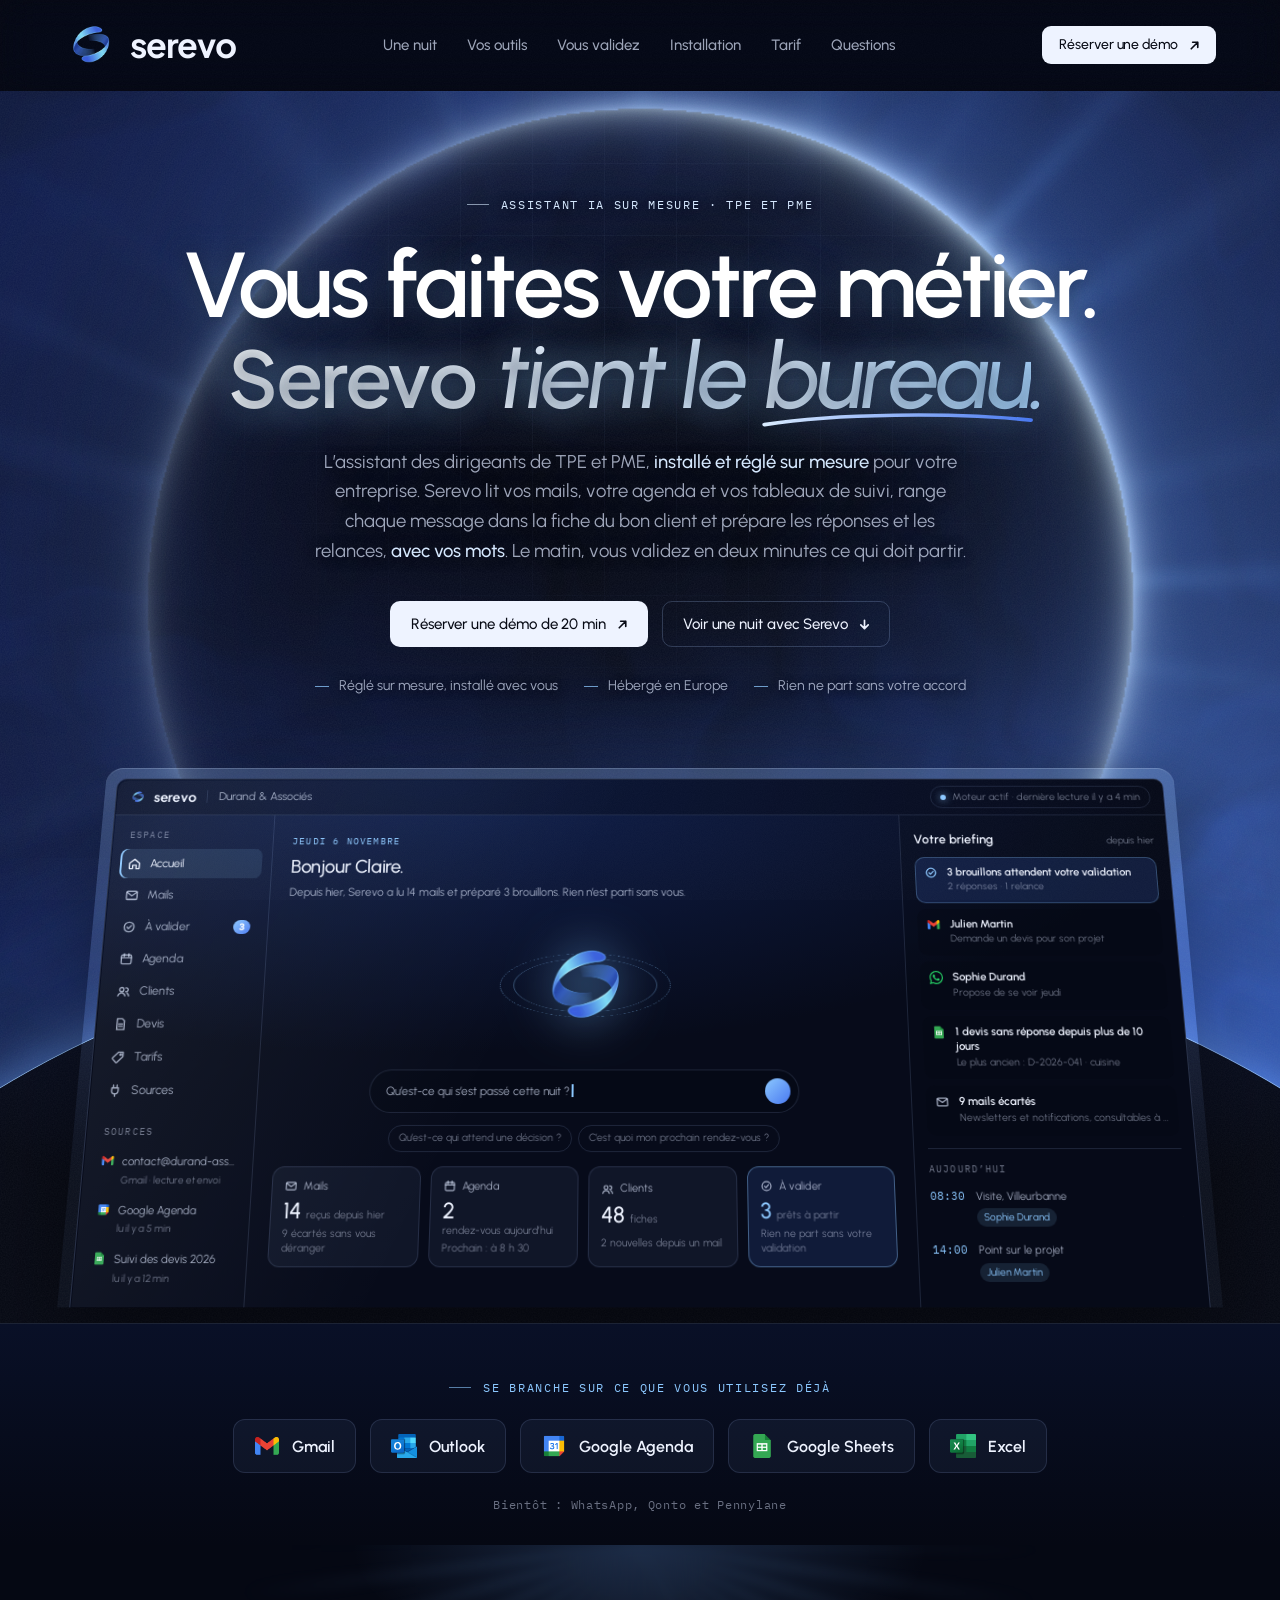
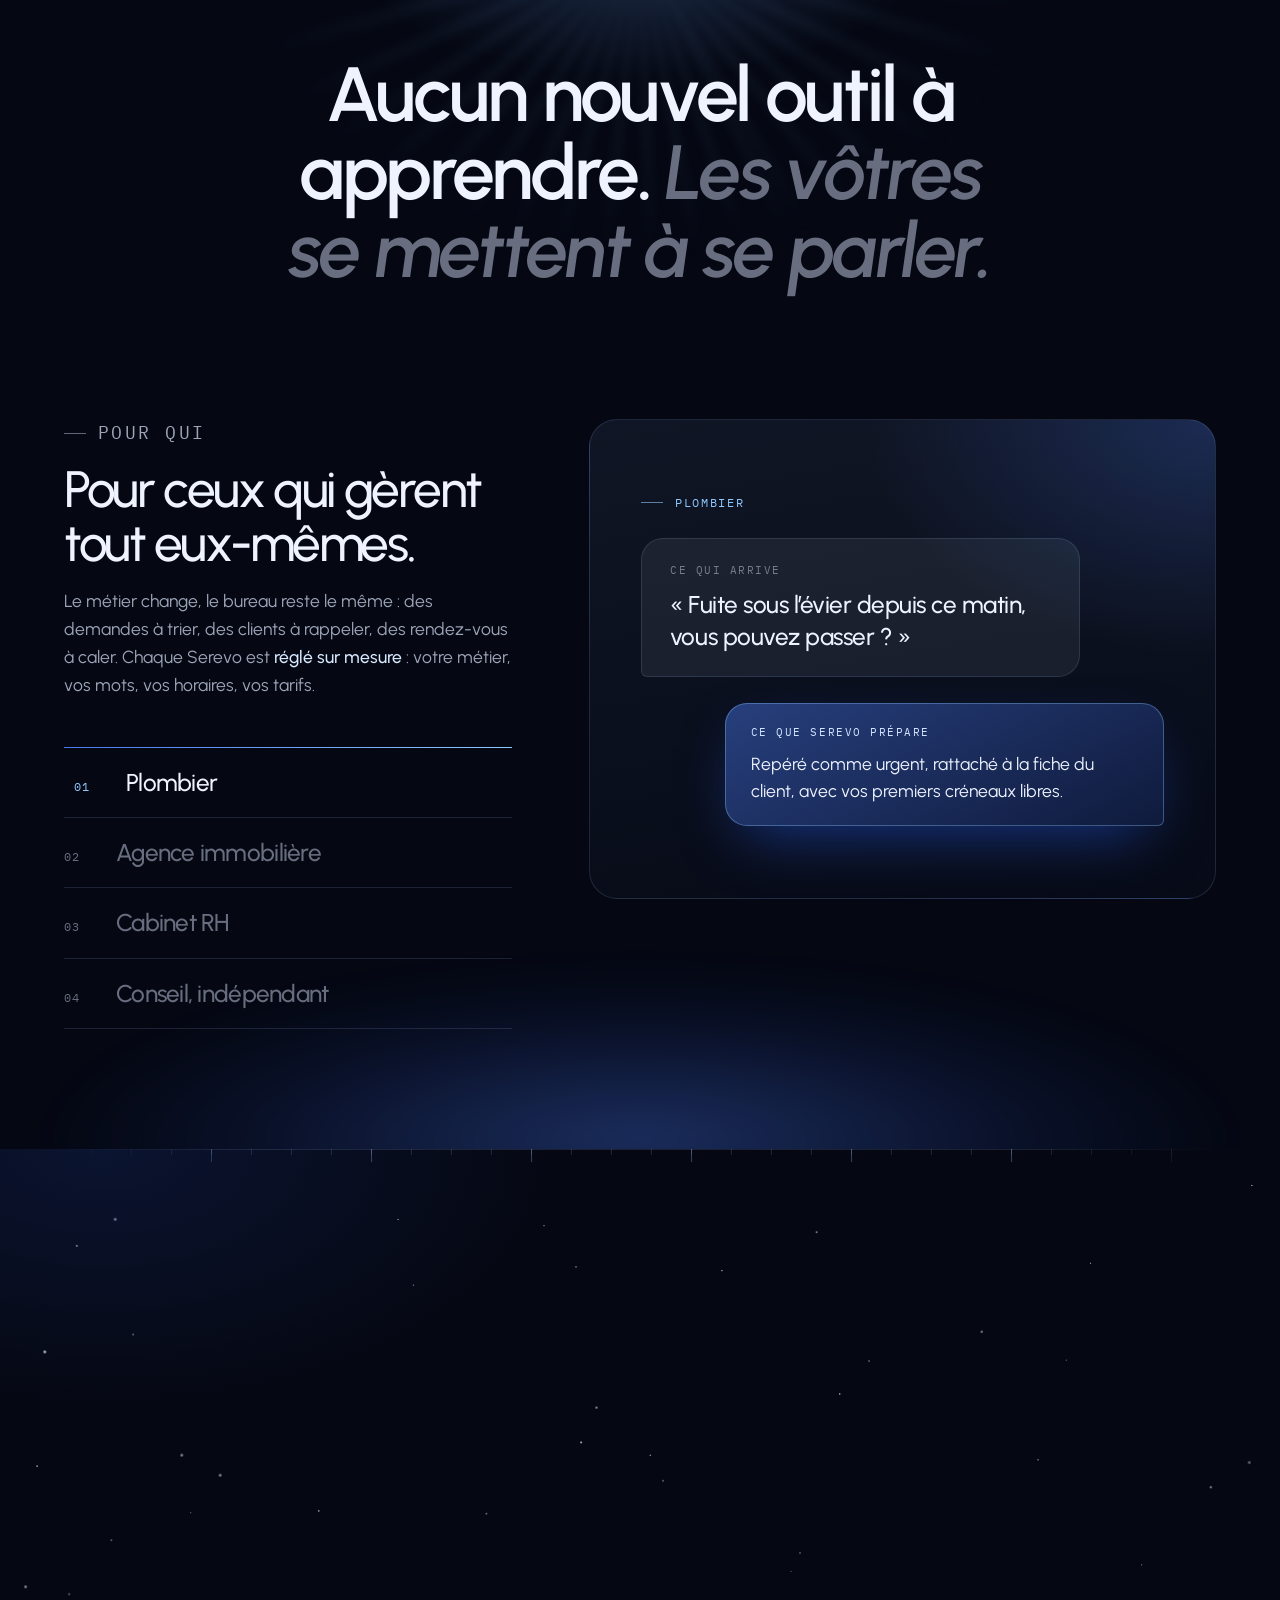
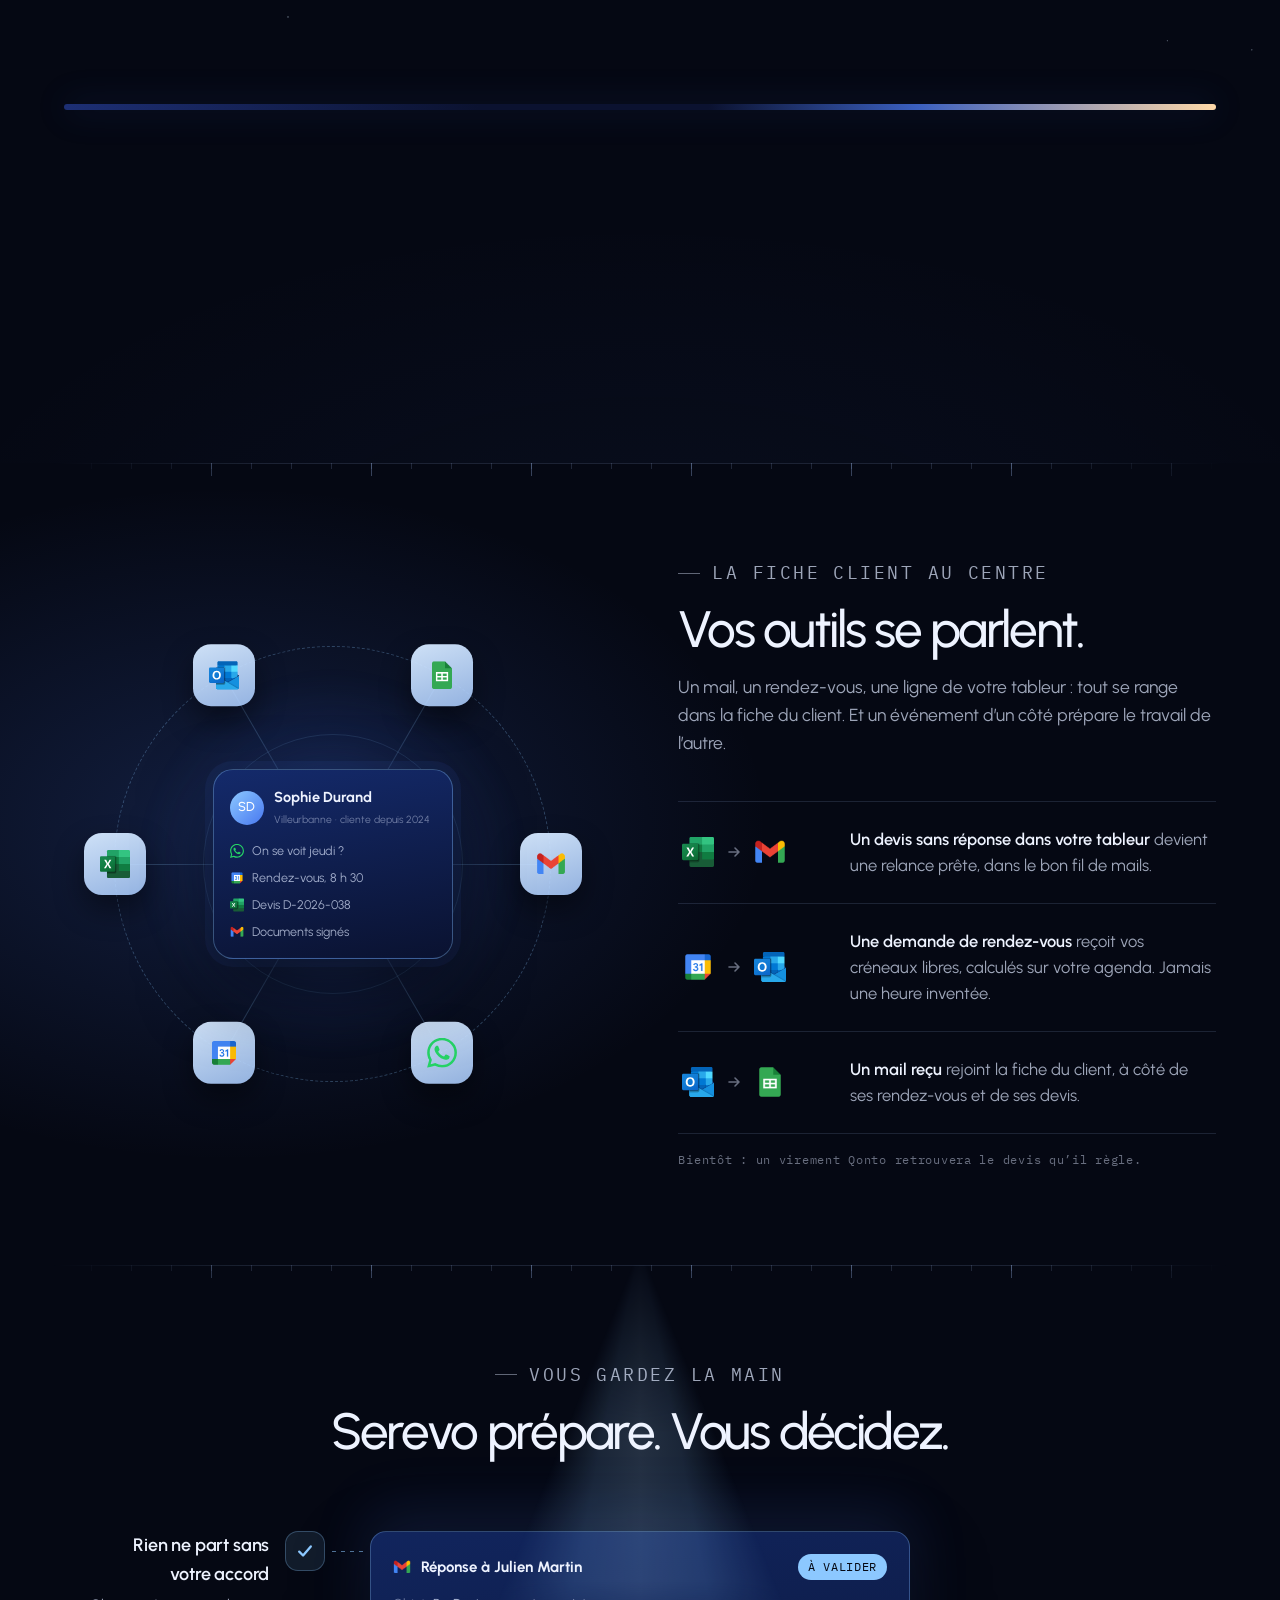
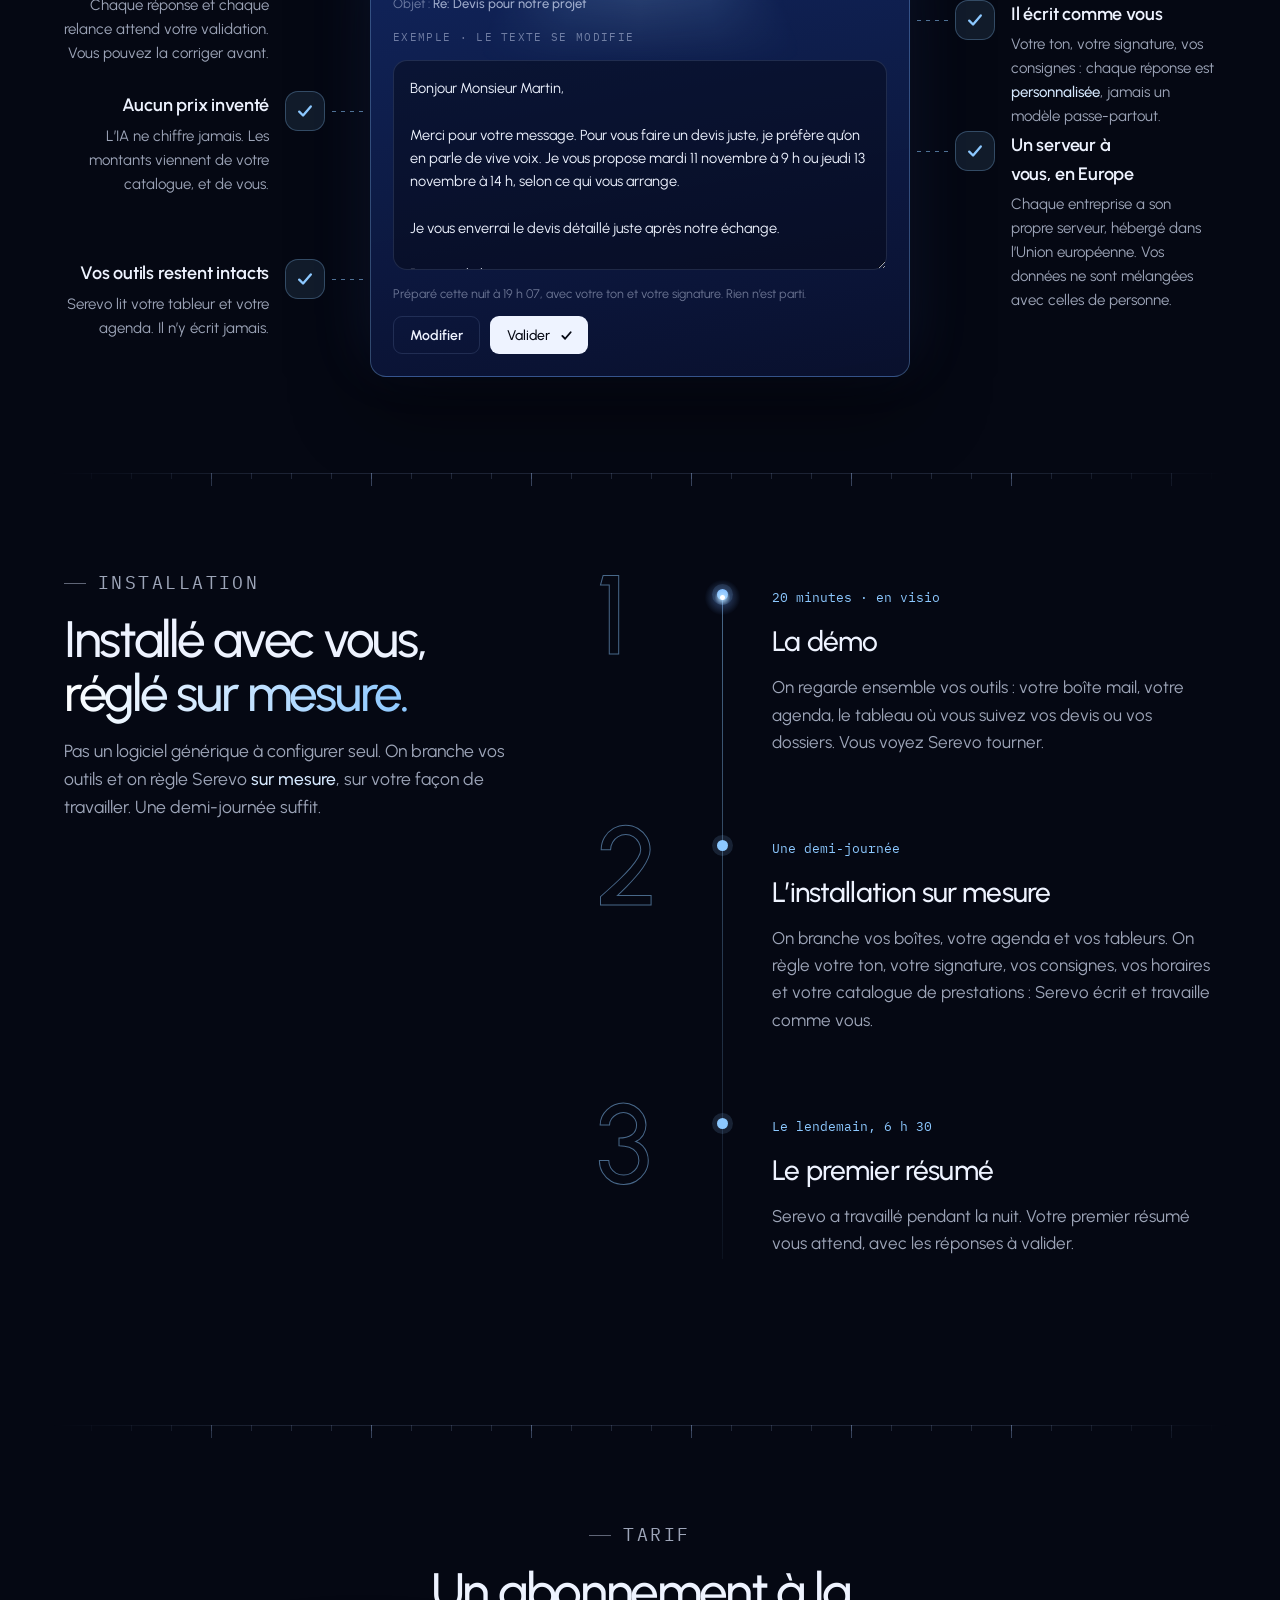
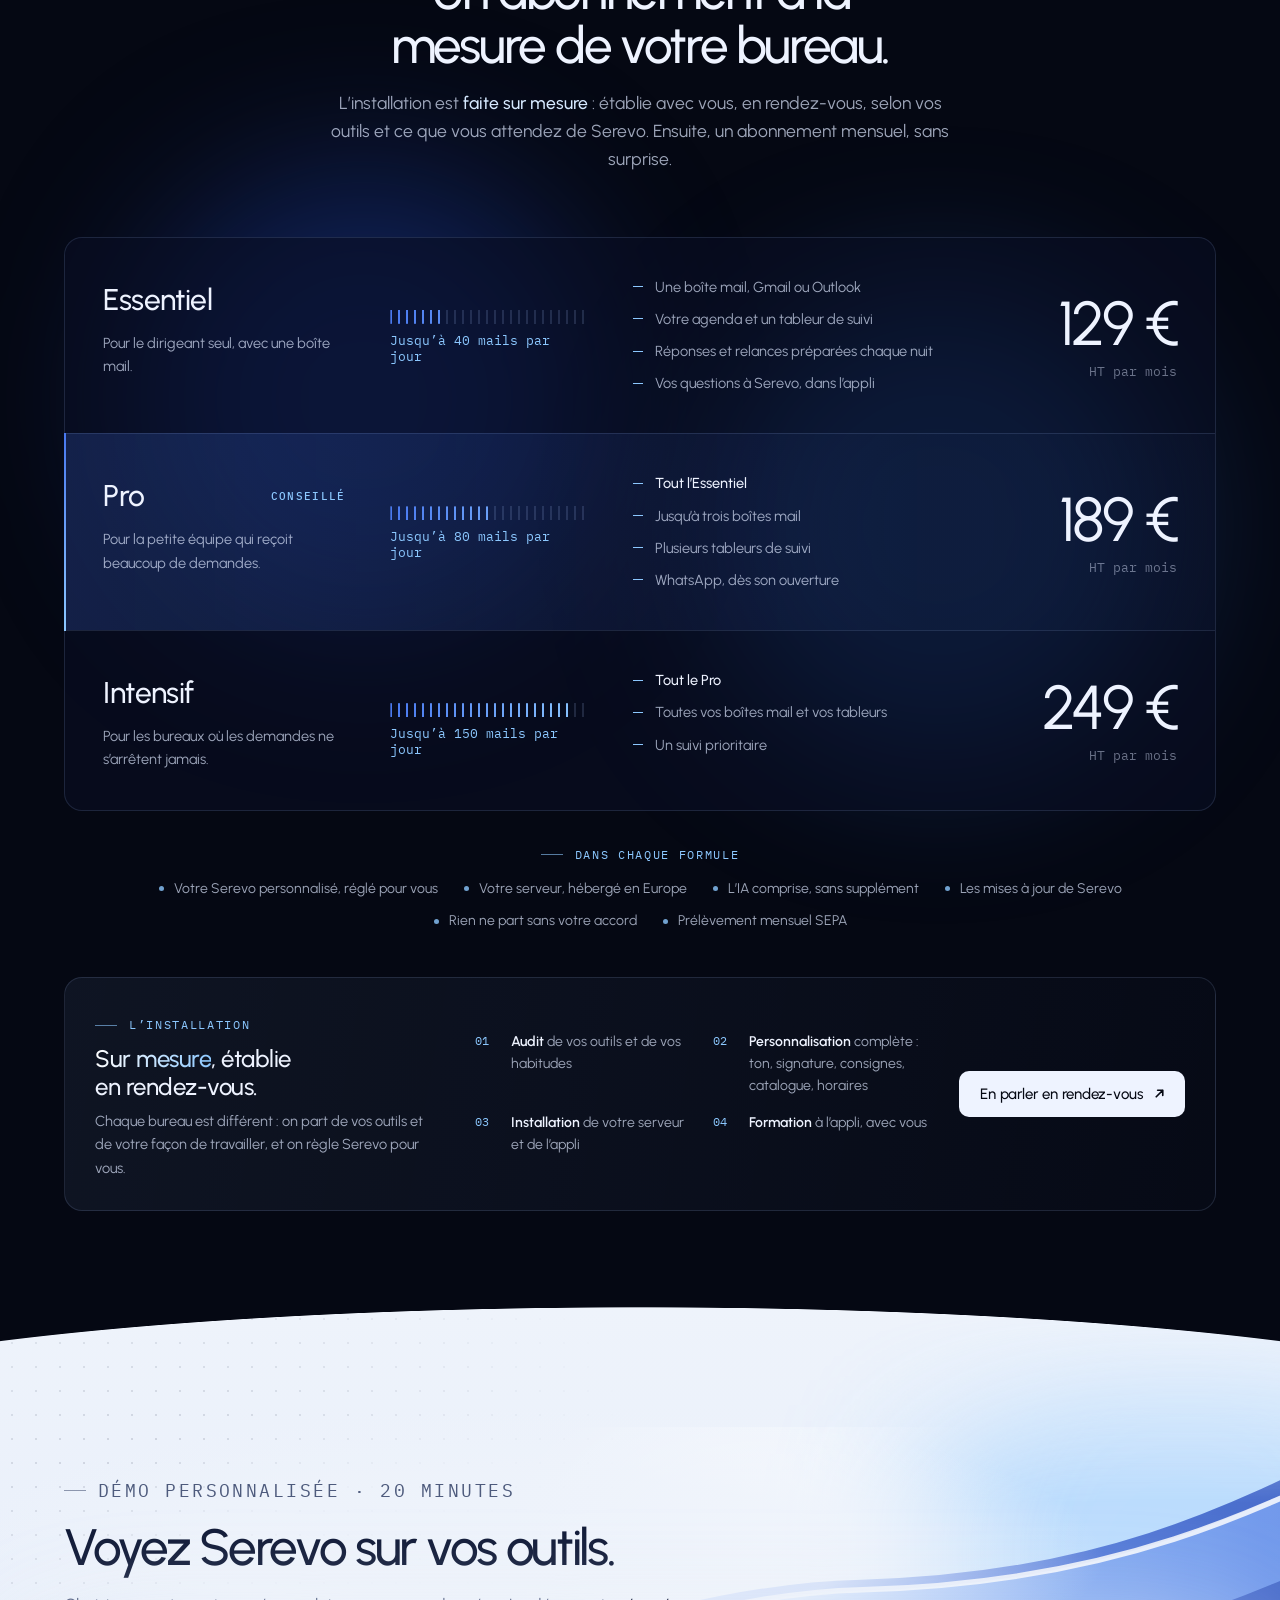
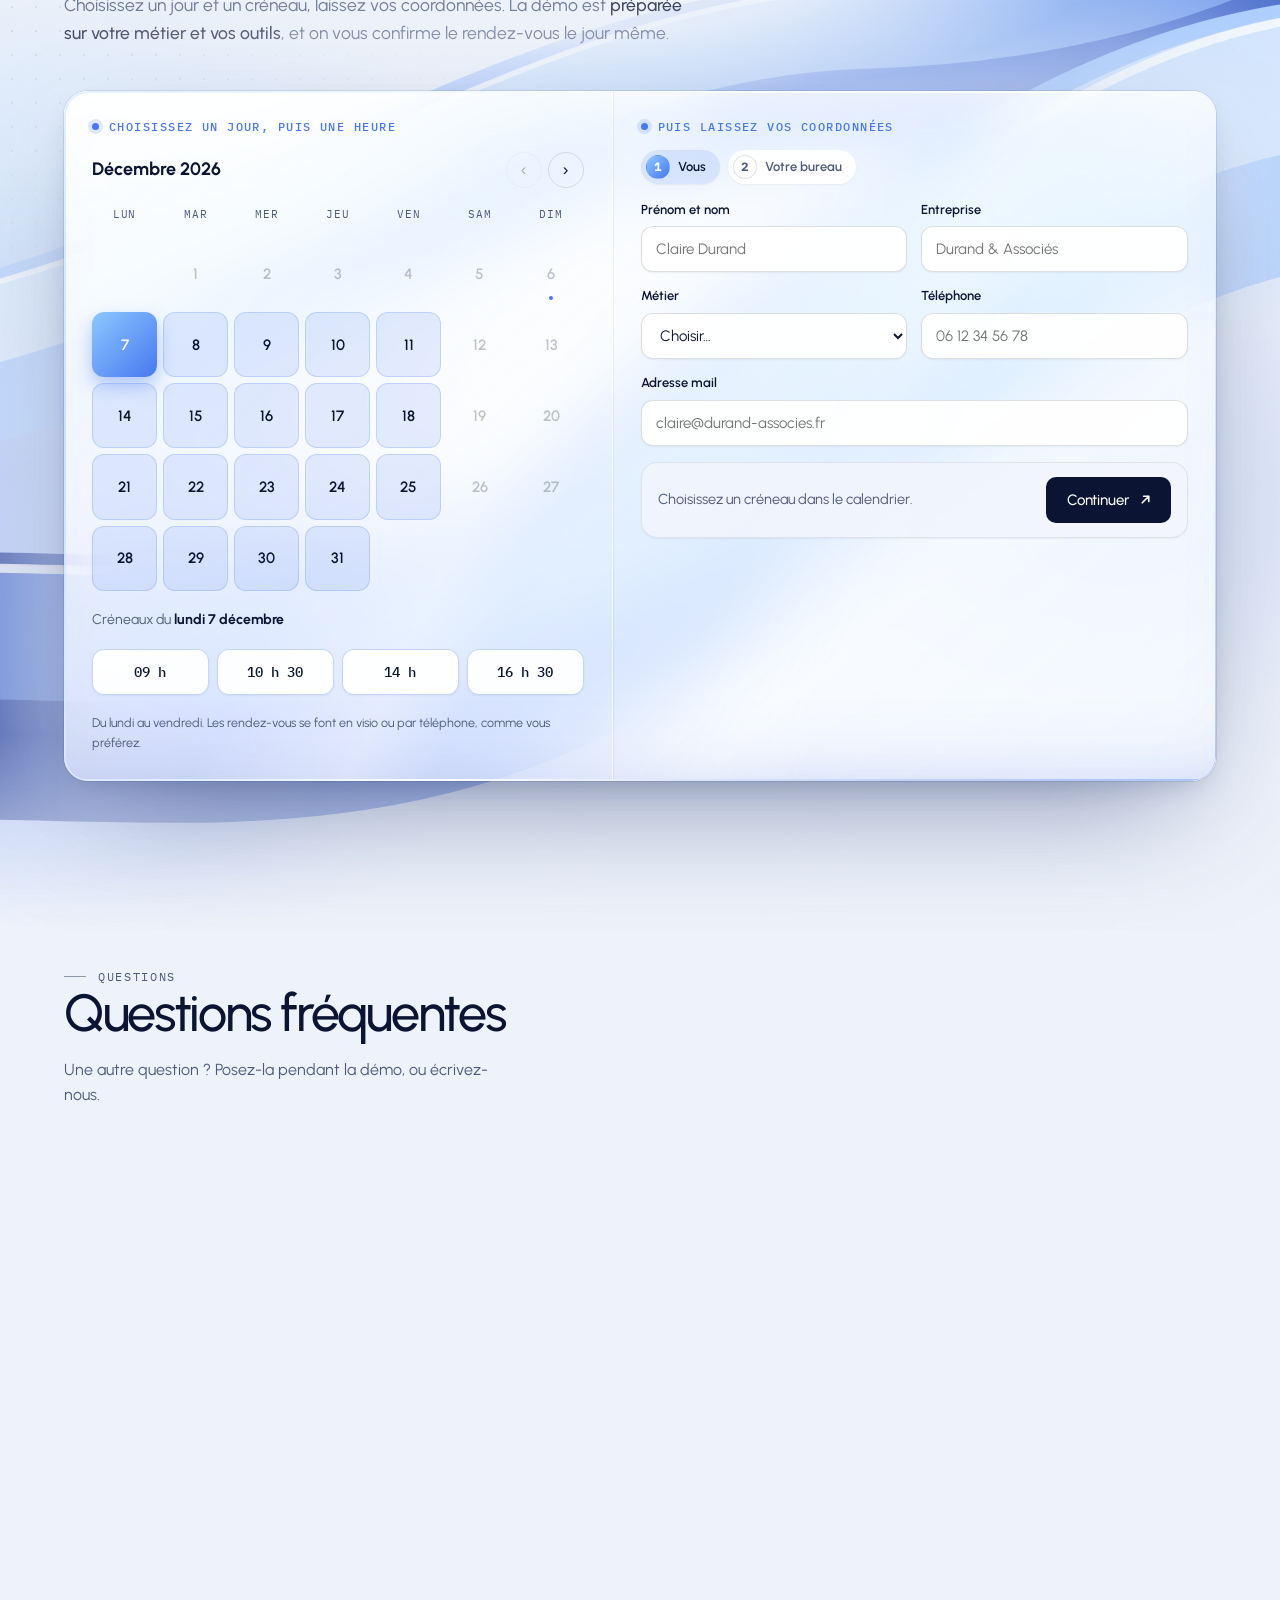
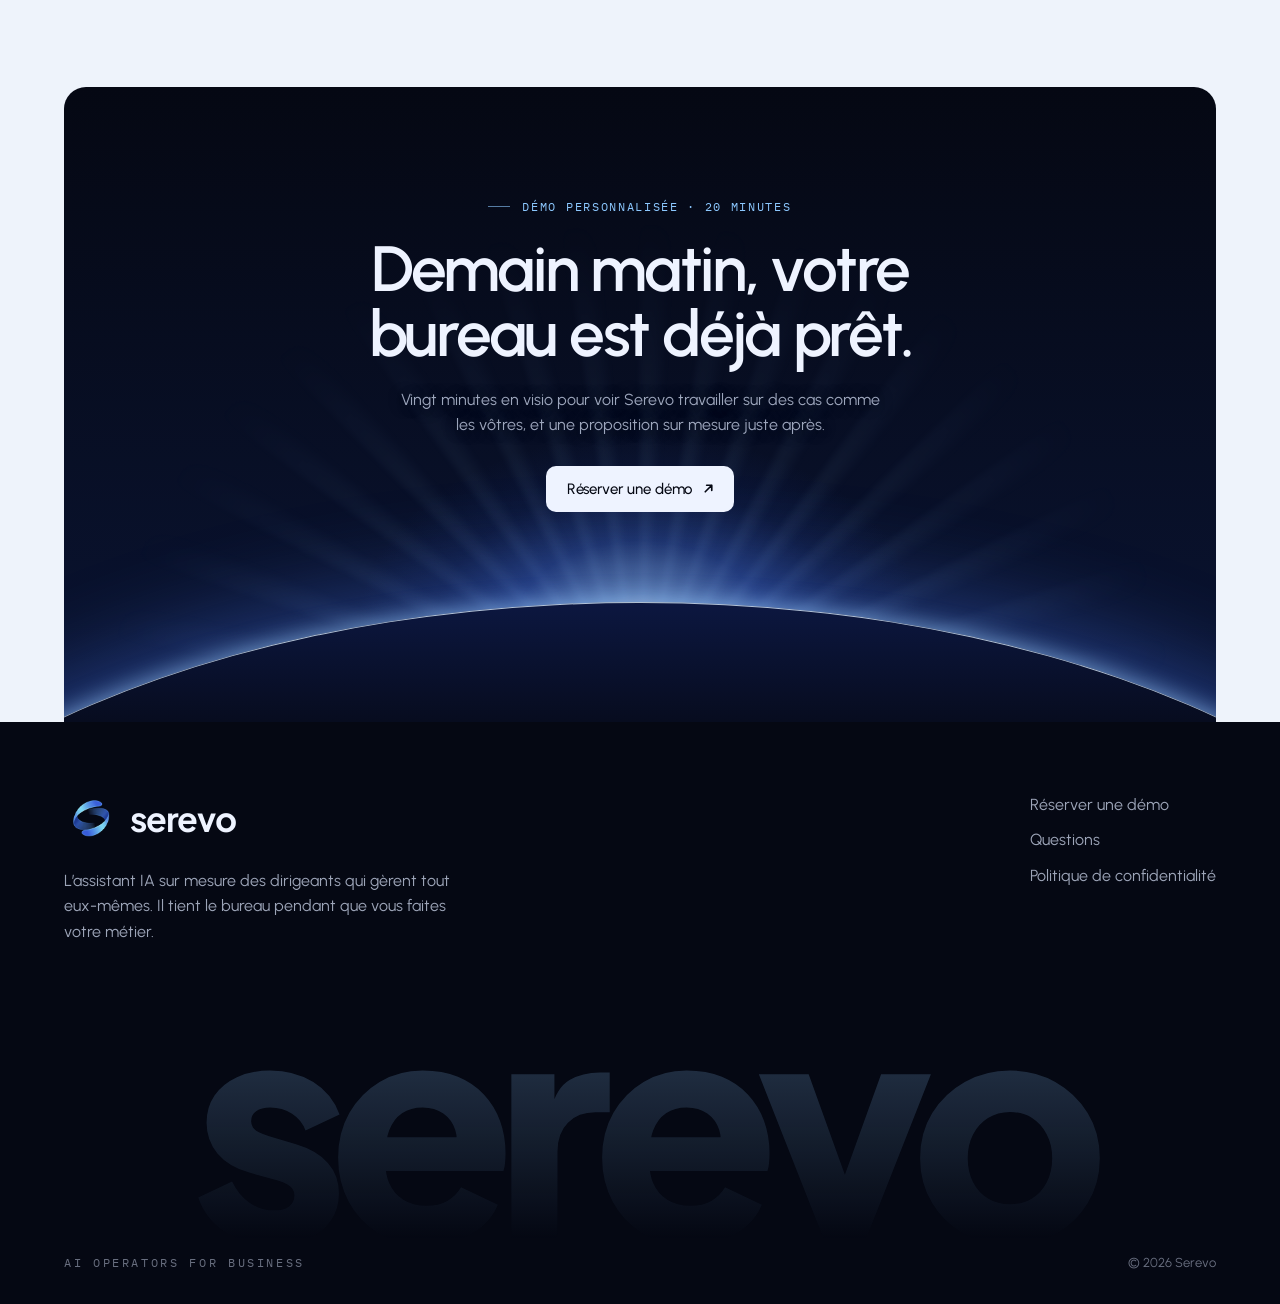
==== commit 7346ef17: "Téléphone : la page ne glisse plus sur le côté" ====
--- a/index.html
+++ b/index.html
@@ -54,7 +54,7 @@
 
 * { box-sizing: border-box; }
 [hidden] { display: none !important; }
-html { scroll-behavior: smooth; }
+html { scroll-behavior: smooth; overflow-x: hidden; }
 body {
   margin: 0;
   background: var(--nuit);
@@ -63,7 +63,7 @@
   font-size: 16px;
   line-height: 1.6;
   -webkit-font-smoothing: antialiased;
-  overflow-x: hidden;
+  overflow-x: clip;
 }
 body::before {
   content: "";
@@ -1465,7 +1465,7 @@
 
 /* Le fond : deux rubans bleus brillants traversent la section et passent derrière la carte,
    entre deux halos de couleur et une trame de points. Ils dérivent lentement. */
-.aube { background: linear-gradient(180deg, #eef3fb 0%, #e4ecfa 55%, #eef3fb 100%); overflow-x: clip; }
+.aube { background: linear-gradient(180deg, #eef3fb 0%, #e4ecfa 55%, #eef3fb 100%); overflow: hidden; }
 .aube::after { z-index: -2; }
 @media (min-width: 1001px) { .aube { padding-bottom: 150px; } }
 .aube-decor { position: absolute; inset: 0; z-index: -1; overflow: hidden; pointer-events: none; }
@@ -2042,6 +2042,8 @@
 .chapeau-court, .apercu-mobile, .glisser, .cta-mobile { display: none; }
 @media (max-width: 720px) {
   body { font-size: 16px; }
+  .aube .entete-section::before { inset: -40px -16px -30px -16px; }
+  .metiers, .formules { overscroll-behavior-x: contain; }
   .barre .cadre { min-height: 60px; }
   .marque img { width: 34px; height: 34px; }
   .marque span { font-size: 23px; }
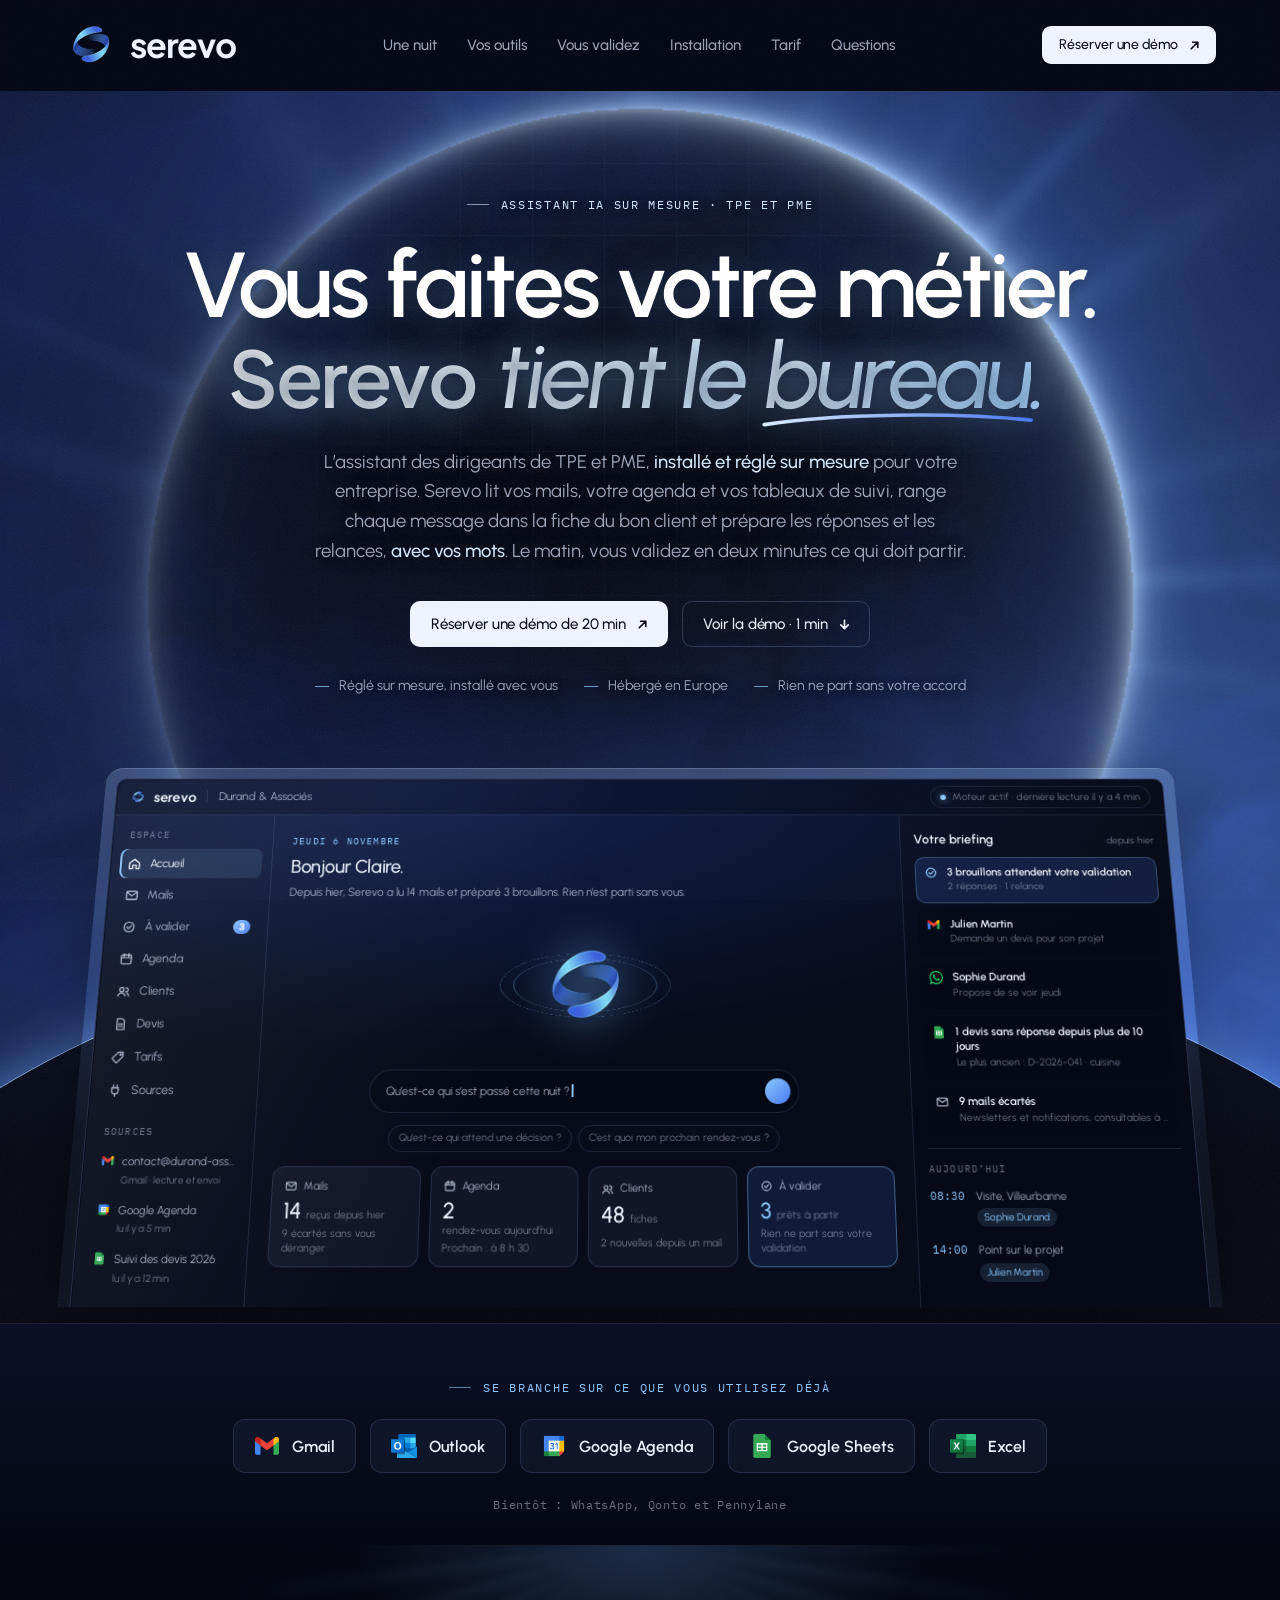
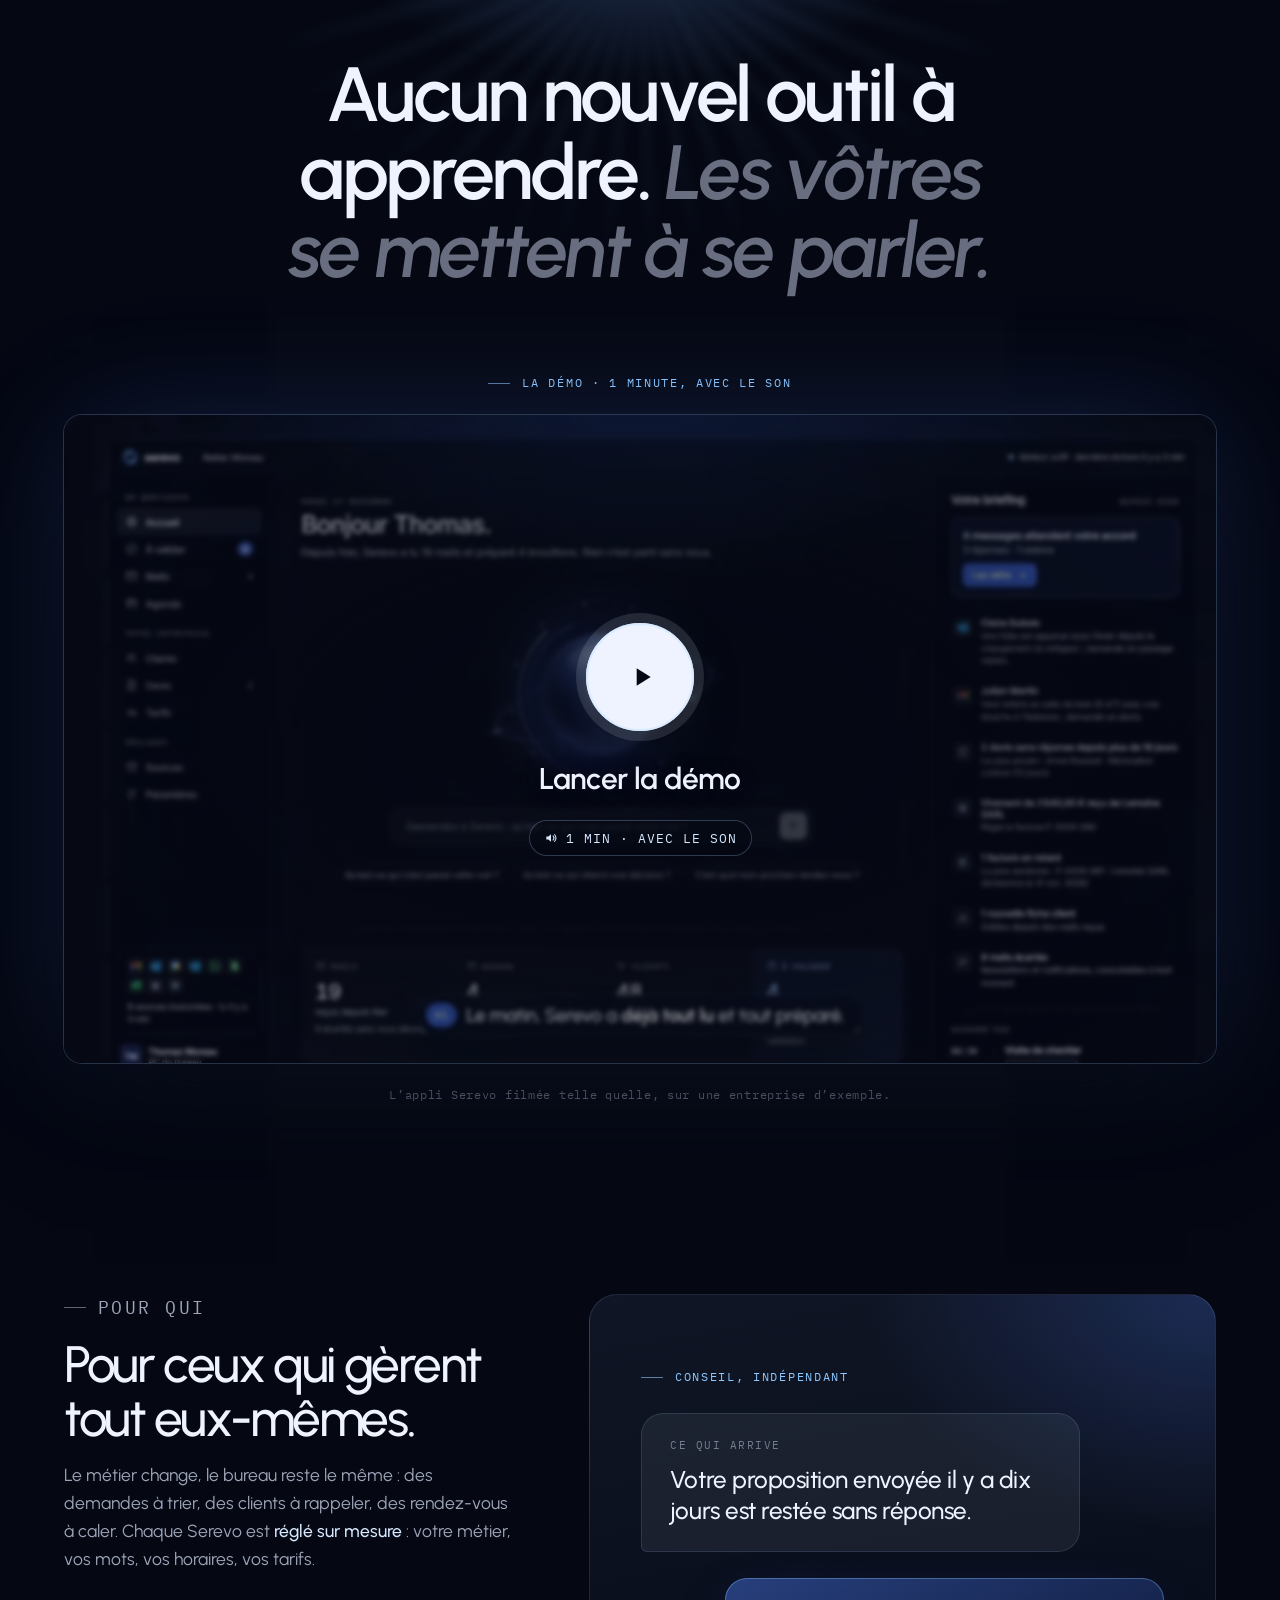
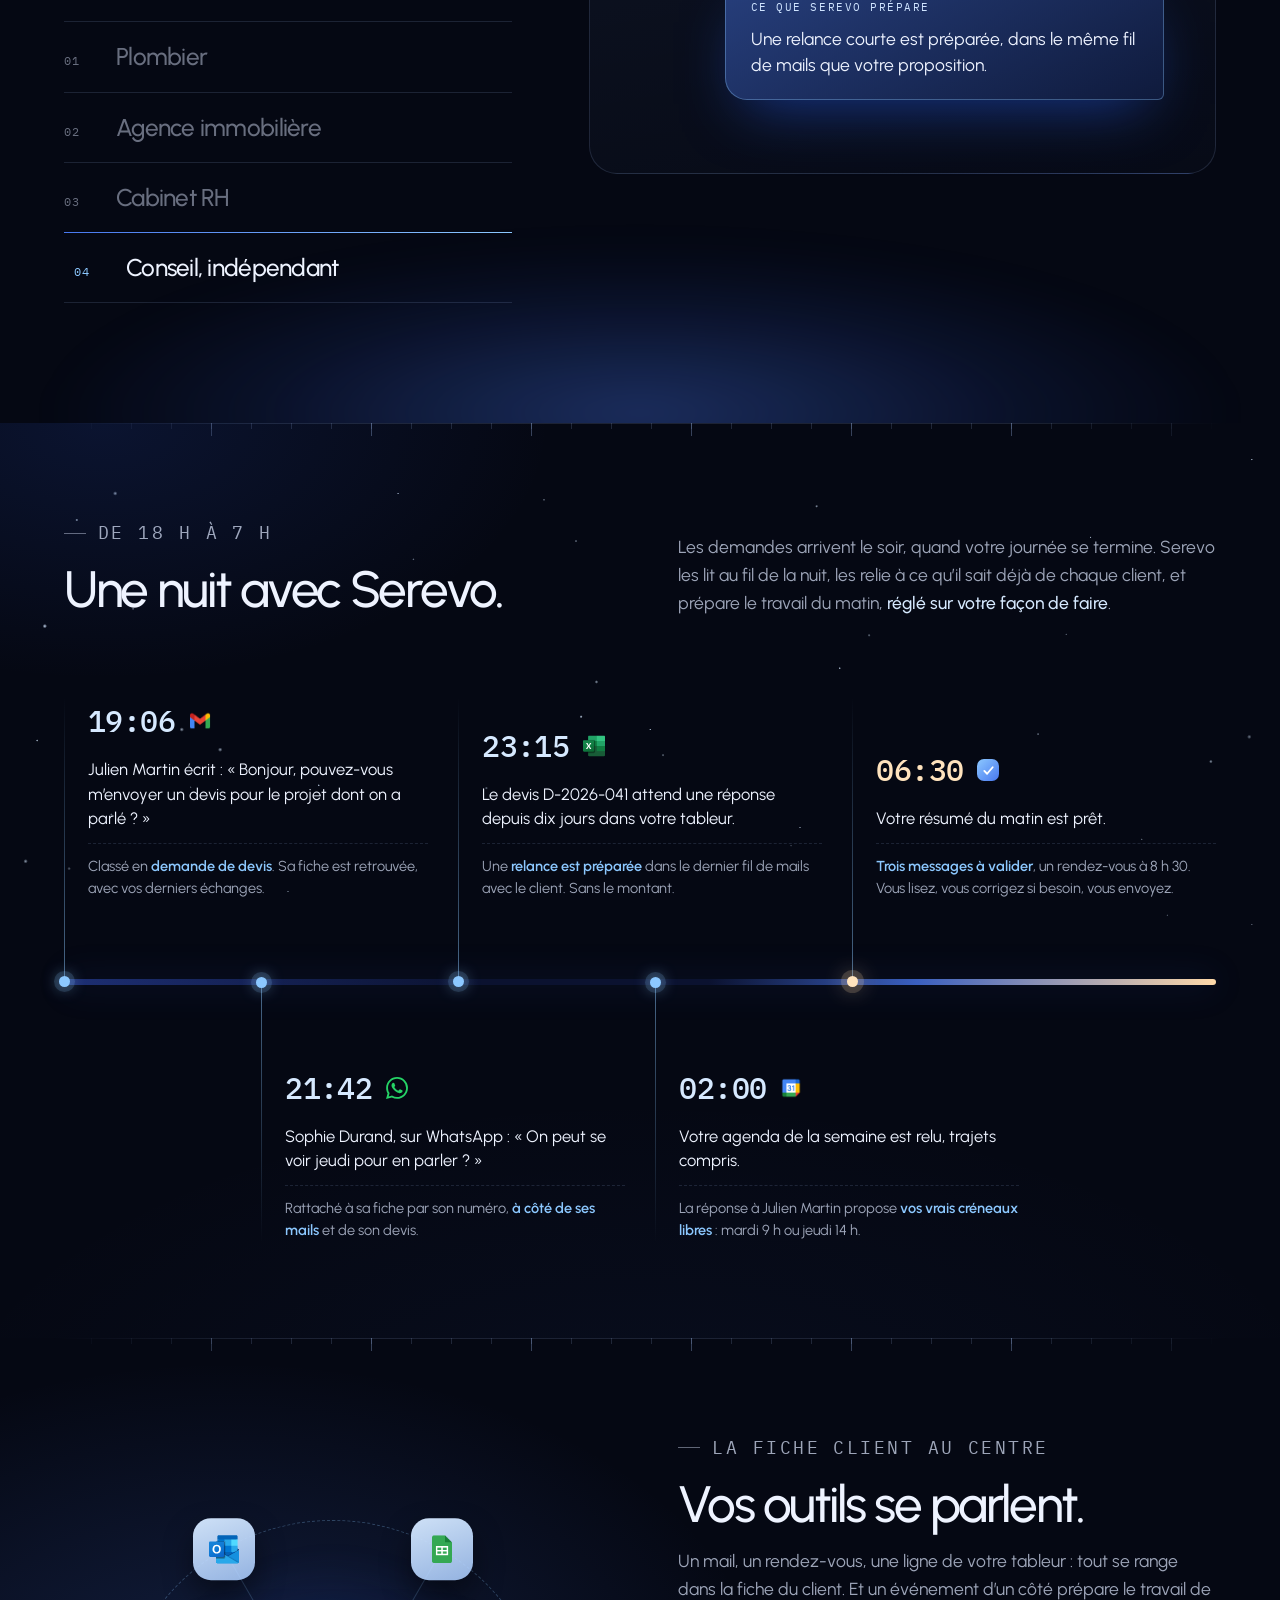
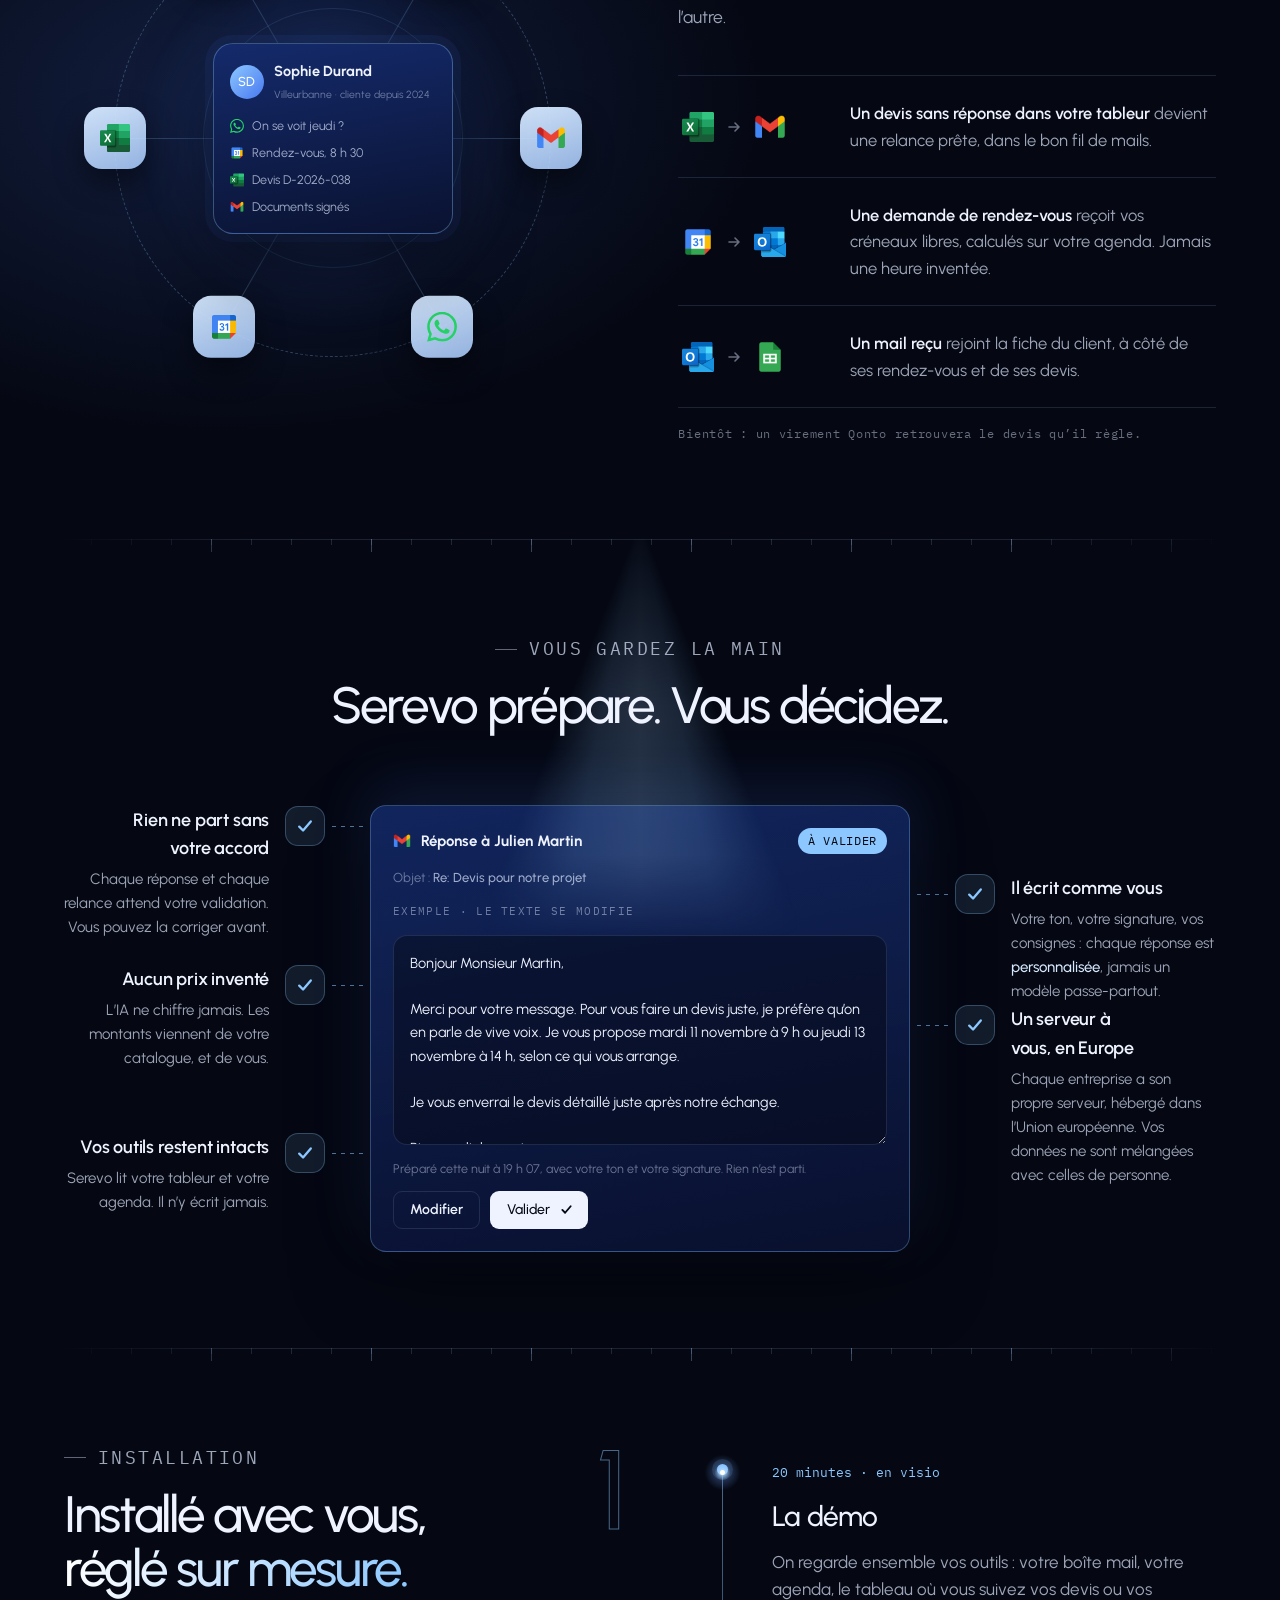
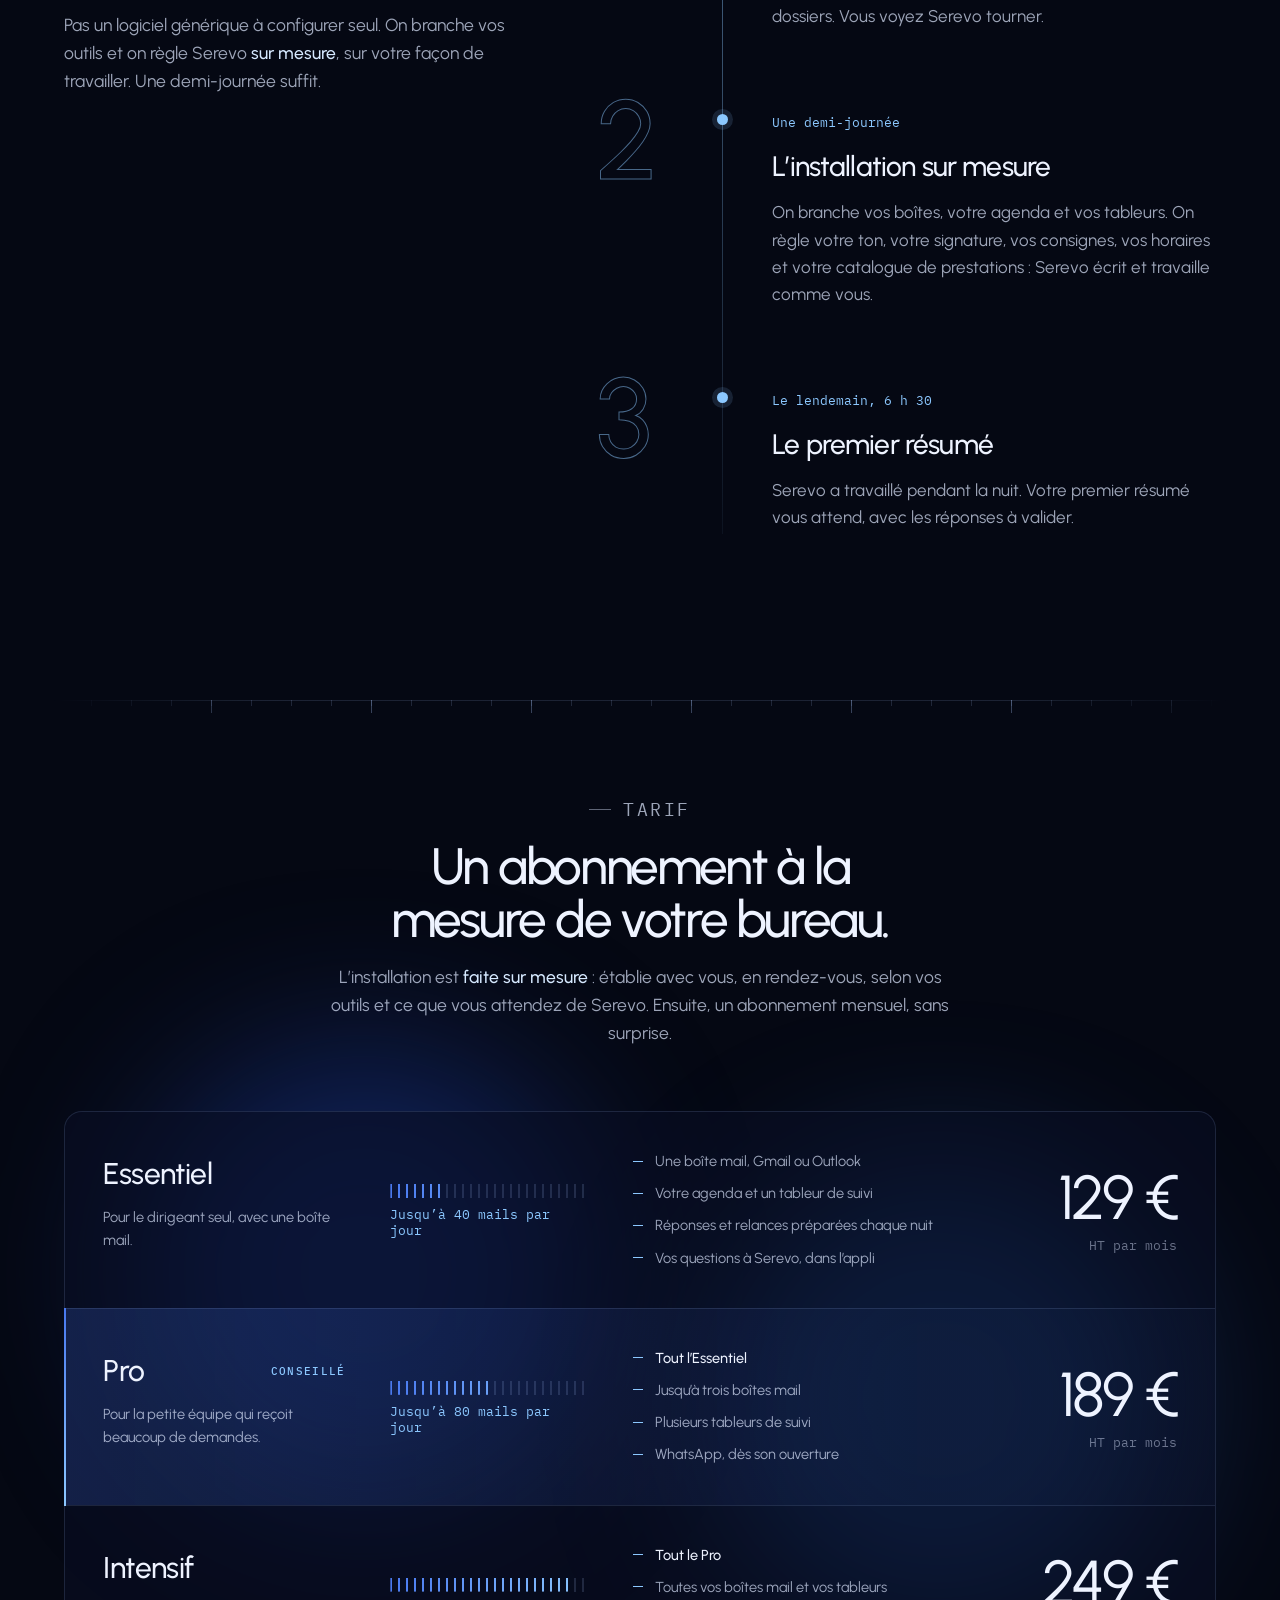
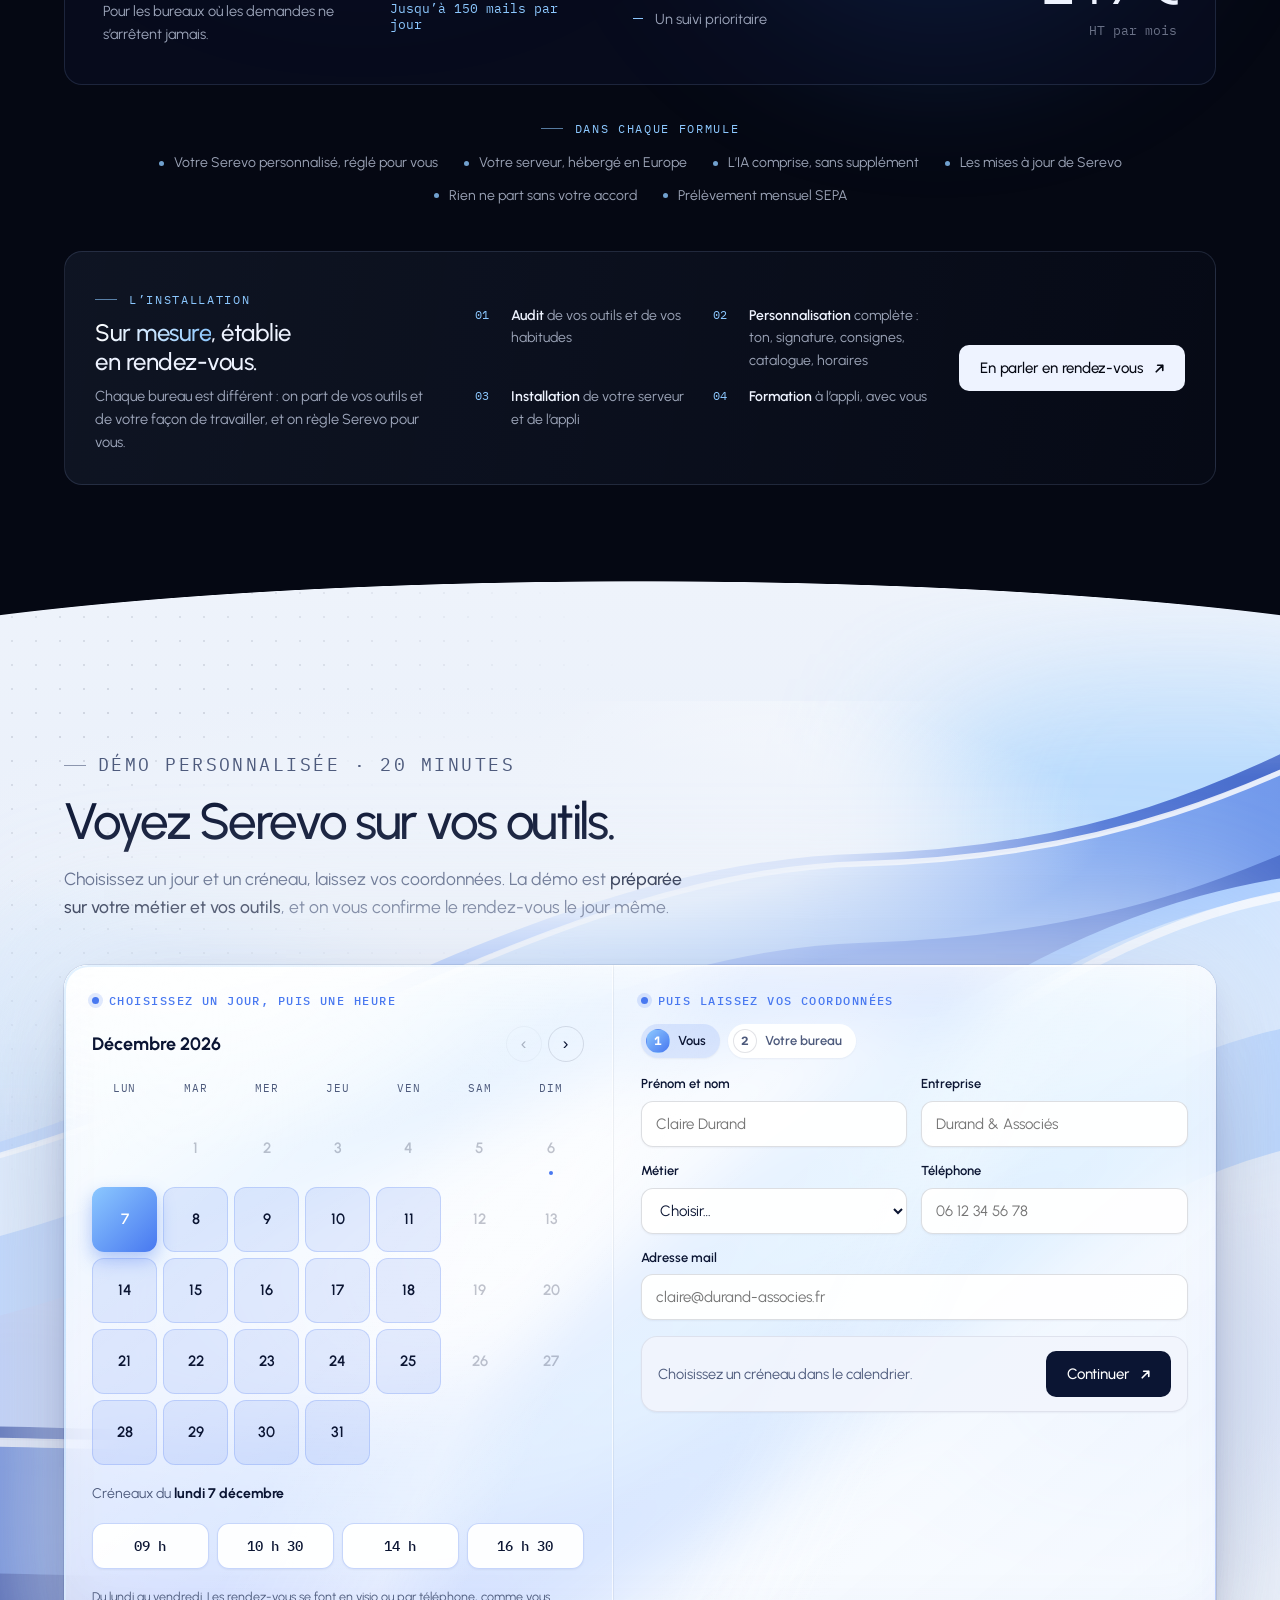
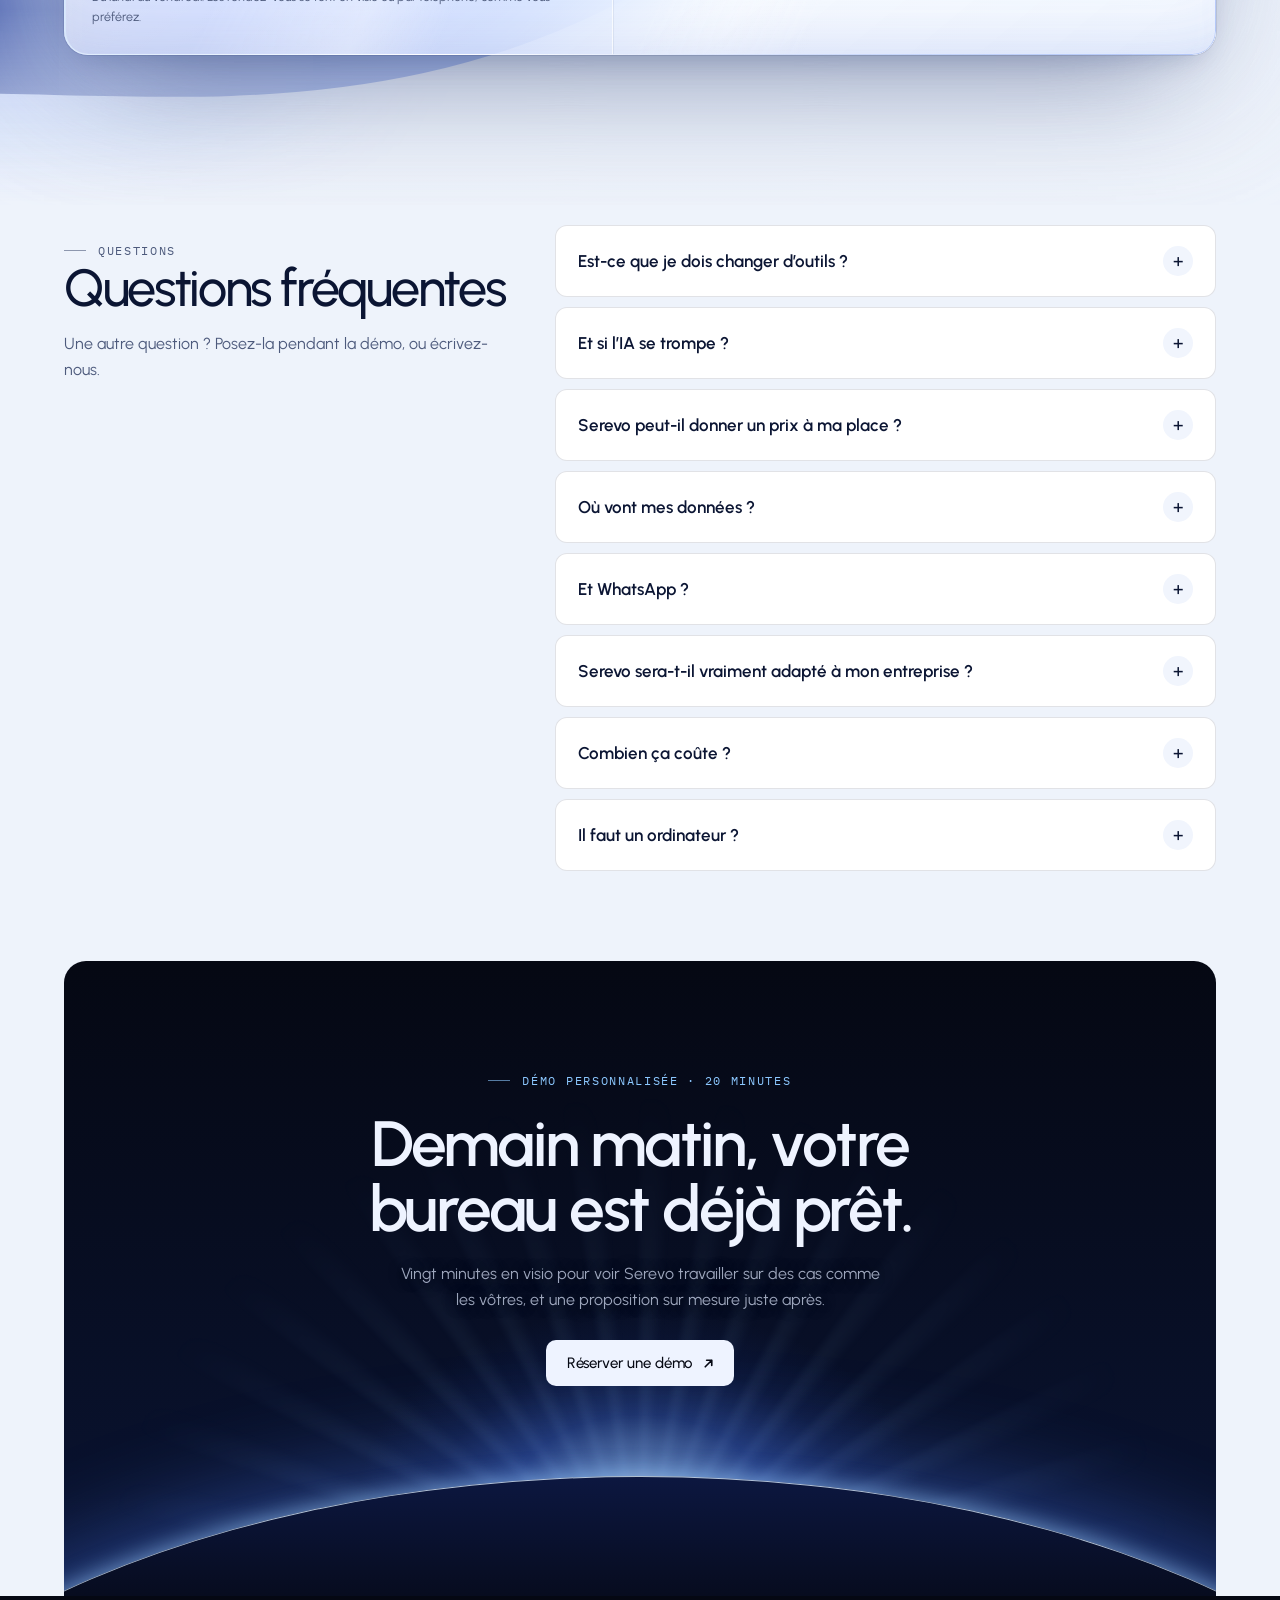
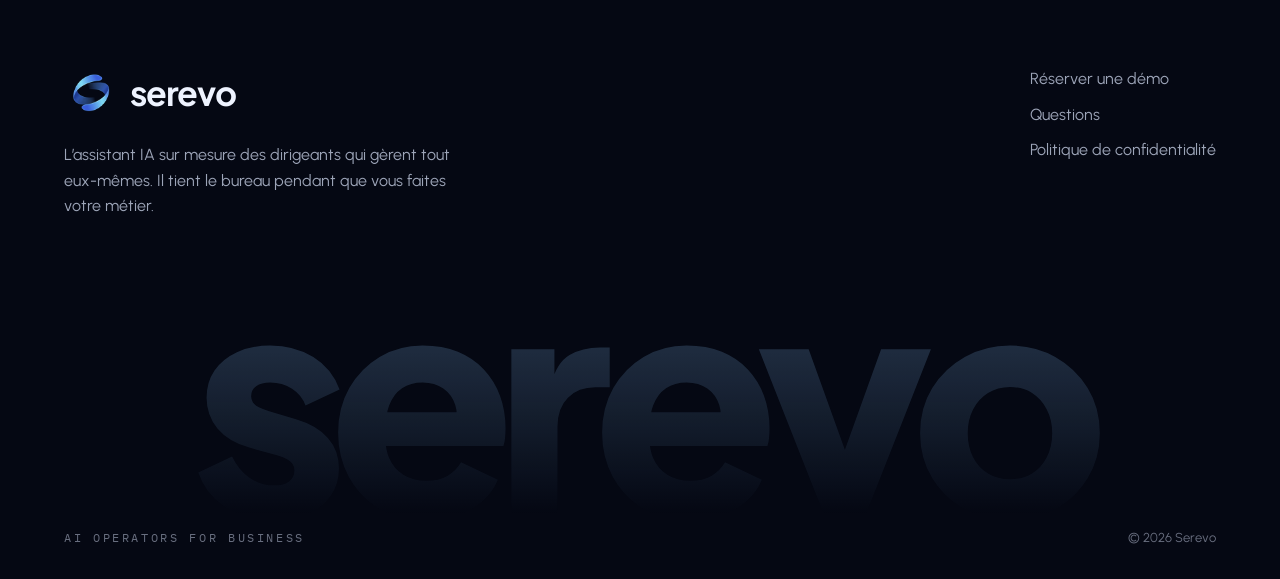
==== commit 0d07de17: "La démo filmée de l'appli, sous la grande phrase" ====
--- a/index.html
+++ b/index.html
@@ -744,6 +744,87 @@
 html:not(.titres-inter) .manifeste h2 { font-size: clamp(38px, 6vw, 80px); }
 html:not(.titres-inter) .manifeste h2 span { font-style: italic; }
 
+/* La démo filmée : sous la grande phrase, dans la lumière qui en descend. Rien ne se lance seul :
+   la vidéo et son son ne partent qu'au clic, et rien n'est téléchargé avant. */
+.demo-video { position: relative; padding-block: 34px 110px; }
+.demo-video .cadre { display: grid; justify-items: center; gap: 22px; }
+.lecteur {
+  position: relative;
+  width: min(1240px, 100%);
+  aspect-ratio: 16 / 9;
+  border-radius: 18px;
+  overflow: hidden;
+  background: var(--nuit) url(images/demo-affiche.jpg) center / cover no-repeat;
+  box-shadow: 0 0 0 1px rgba(170, 210, 255, 0.2), inset 0 1px 0 rgba(214, 233, 255, 0.2), 0 50px 120px -30px rgba(0, 0, 0, 0.7), 0 0 120px -20px rgba(72, 120, 240, 0.28);
+}
+.lecteur video { display: block; width: 100%; height: 100%; object-fit: cover; background: transparent; }
+.lancer-demo {
+  position: absolute;
+  inset: 0;
+  display: grid;
+  place-content: center;
+  justify-items: center;
+  gap: 18px;
+  border: 0;
+  padding: 0;
+  cursor: pointer;
+  color: var(--texte);
+  font: inherit;
+  background: radial-gradient(ellipse 65% 60% at 50% 50%, rgba(5, 8, 19, 0.72), rgba(5, 8, 19, 0.5) 70%, rgba(5, 8, 19, 0.38));
+  -webkit-backdrop-filter: blur(2.5px);
+  backdrop-filter: blur(2.5px);
+  transition: background 0.3s ease, backdrop-filter 0.3s ease;
+}
+.lancer-rond {
+  position: relative;
+  display: grid;
+  place-items: center;
+  width: 108px;
+  height: 108px;
+  border-radius: 50%;
+  padding-left: 4px;
+  color: var(--nuit);
+  background: #eef3ff;
+  box-shadow: 0 0 0 10px rgba(238, 243, 255, 0.12), 0 20px 50px -10px rgba(0, 0, 0, 0.6);
+  transition: transform 0.3s ease, box-shadow 0.3s ease;
+}
+.lancer-rond::before, .lancer-rond::after {
+  content: "";
+  position: absolute;
+  inset: 0;
+  border-radius: 50%;
+  border: 2px solid rgba(214, 233, 255, 0.55);
+  animation: onde-lancer 2.4s cubic-bezier(0.2, 0.6, 0.3, 1) infinite;
+  pointer-events: none;
+}
+.lancer-rond::after { animation-delay: 1.2s; }
+@keyframes onde-lancer {
+  from { transform: scale(1); opacity: 0.9; }
+  to { transform: scale(1.9); opacity: 0; }
+}
+.lancer-rond svg { width: 32px; height: 32px; }
+.lancer-texte { margin-top: 6px; font-family: var(--titre); font-size: 30px; font-weight: 600; letter-spacing: -0.02em; text-shadow: 0 2px 18px rgba(5, 8, 19, 0.9); }
+.lancer-detail {
+  display: inline-flex;
+  align-items: center;
+  gap: 8px;
+  padding: 7px 14px;
+  border-radius: 999px;
+  font-family: var(--chiffres);
+  font-size: 12.5px;
+  letter-spacing: 0.08em;
+  text-transform: uppercase;
+  color: var(--glace);
+  background: rgba(5, 8, 19, 0.55);
+  box-shadow: 0 0 0 1px rgba(170, 210, 255, 0.25);
+}
+.lancer-demo:hover { background: radial-gradient(ellipse 65% 60% at 50% 50%, rgba(5, 8, 19, 0.6), rgba(5, 8, 19, 0.38) 70%, rgba(5, 8, 19, 0.28)); }
+.lancer-demo:hover .lancer-rond { transform: scale(1.06); box-shadow: 0 0 0 14px rgba(238, 243, 255, 0.16), 0 20px 50px -10px rgba(0, 0, 0, 0.6); }
+.lancer-demo:focus-visible { outline: 2px solid var(--ciel); outline-offset: -6px; border-radius: 18px; }
+.lecteur.lancee .lancer-demo { display: none; }
+.demo-note { font-family: var(--chiffres); font-size: 12px; letter-spacing: 0.06em; color: var(--texte-3); text-align: center; }
+@media (prefers-reduced-motion: reduce) { .lancer-rond, .lancer-demo { transition: none; } .lancer-rond::before, .lancer-rond::after { animation: none; opacity: 0; } }
+
 /* ------------------------------------------------------------------ détails communs */
 /* Le bord d'une carte s'éclaire là où passe la souris. */
 .eclaire { position: relative; }
@@ -2041,6 +2122,14 @@
    de cartes défilent d'un geste, et un bouton « Réserver » reste à portée en bas d'écran. */
 .chapeau-court, .apercu-mobile, .glisser, .cta-mobile { display: none; }
 @media (max-width: 720px) {
+  .demo-video { padding-block: 18px 64px; }
+  .demo-video .cadre { gap: 14px; }
+  .lecteur { border-radius: 12px; }
+  .lancer-demo { gap: 10px; }
+  .lancer-rond { width: 64px; height: 64px; box-shadow: 0 0 0 6px rgba(238, 243, 255, 0.12), 0 12px 30px -8px rgba(0, 0, 0, 0.6); }
+  .lancer-rond svg { width: 22px; height: 22px; }
+  .lancer-texte { margin-top: 2px; font-size: 19px; }
+  .lancer-detail { padding: 5px 10px; font-size: 10.5px; }
   body { font-size: 16px; }
   .aube .entete-section::before { inset: -40px -16px -30px -16px; }
   .metiers, .formules { overscroll-behavior-x: contain; }
@@ -2198,8 +2287,8 @@
           <span>Réserver une démo de 20 min</span>
           <span class="fleche" aria-hidden="true"><svg width="15" height="15" viewBox="0 0 14 14" fill="none"><path d="M3.5 10.5 10.5 3.5M5 3.5h5.5V9" stroke="currentColor" stroke-width="1.8" stroke-linecap="round" stroke-linejoin="round"/></svg></span>
         </a>
-        <a class="bouton voile" href="#nuit">
-          <span>Voir une nuit avec Serevo</span>
+        <a class="bouton voile" href="#demo">
+          <span>Voir la démo · 1 min</span>
           <span class="fleche" aria-hidden="true"><svg width="15" height="15" viewBox="0 0 14 14" fill="none"><path d="M7 2.5v9M3 7.5l4 4 4-4" stroke="currentColor" stroke-width="1.8" stroke-linecap="round" stroke-linejoin="round"/></svg></span>
         </a>
       </div>
@@ -2298,6 +2387,24 @@
   <section class="manifeste">
     <div class="cadre">
       <h2>Aucun nouvel outil à apprendre. <span>Les vôtres se mettent à se parler.</span></h2>
+    </div>
+  </section>
+
+  <section class="demo-video" id="demo" aria-labelledby="titre-demo">
+    <div class="cadre">
+      <p class="surtitre" id="titre-demo">La démo · 1 minute, avec le son</p>
+      <div class="lecteur" id="lecteur">
+        <video id="video-demo" preload="none" playsinline poster="images/demo-affiche.jpg" width="1920" height="1080">
+          <source src="videos/serevo-demo-720p.mp4" type="video/mp4" media="(max-width: 900px)">
+          <source src="videos/serevo-demo-1080p.mp4" type="video/mp4">
+        </video>
+        <button type="button" class="lancer-demo" id="lancer-demo" aria-label="Lancer la démo de Serevo, une minute, avec le son">
+          <span class="lancer-rond" aria-hidden="true"><svg width="26" height="26" viewBox="0 0 24 24"><path d="M8 5.5v13l10.5-6.5z" fill="currentColor"/></svg></span>
+          <span class="lancer-texte">Lancer la démo</span>
+          <span class="lancer-detail"><svg width="14" height="14" viewBox="0 0 24 24" fill="none" aria-hidden="true"><path d="M4 9.5v5h3.5L12 18.5v-13L7.5 9.5z" fill="currentColor"/><path d="M15.5 8.5a5 5 0 0 1 0 7M18 6a8.5 8.5 0 0 1 0 12" stroke="currentColor" stroke-width="1.8" stroke-linecap="round"/></svg>1 min · avec le son</span>
+        </button>
+      </div>
+      <p class="demo-note">L’appli Serevo filmée telle quelle, sur une entreprise d’exemple.</p>
     </div>
   </section>
 
@@ -3573,6 +3680,21 @@
       : 'Préparé cette nuit à 19 h 07, avec votre ton et votre signature. Rien n’est parti.';
   });
 })();
+
+// La démo filmée : un clic la lance avec le son et fait apparaître les commandes du lecteur.
+(() => {
+  const lecteur = document.getElementById('lecteur');
+  const video = document.getElementById('video-demo');
+  const bouton = document.getElementById('lancer-demo');
+  if (lecteur === null || video === null || bouton === null) return;
+  bouton.addEventListener('click', () => {
+    lecteur.classList.add('lancee');
+    video.controls = true;
+    video.muted = false;
+    const lecture = video.play();
+    if (lecture !== undefined) lecture.catch(() => { /* lecture refusée : les commandes restent là */ });
+  });
+})();
 </script>
 </body>
 </html>
